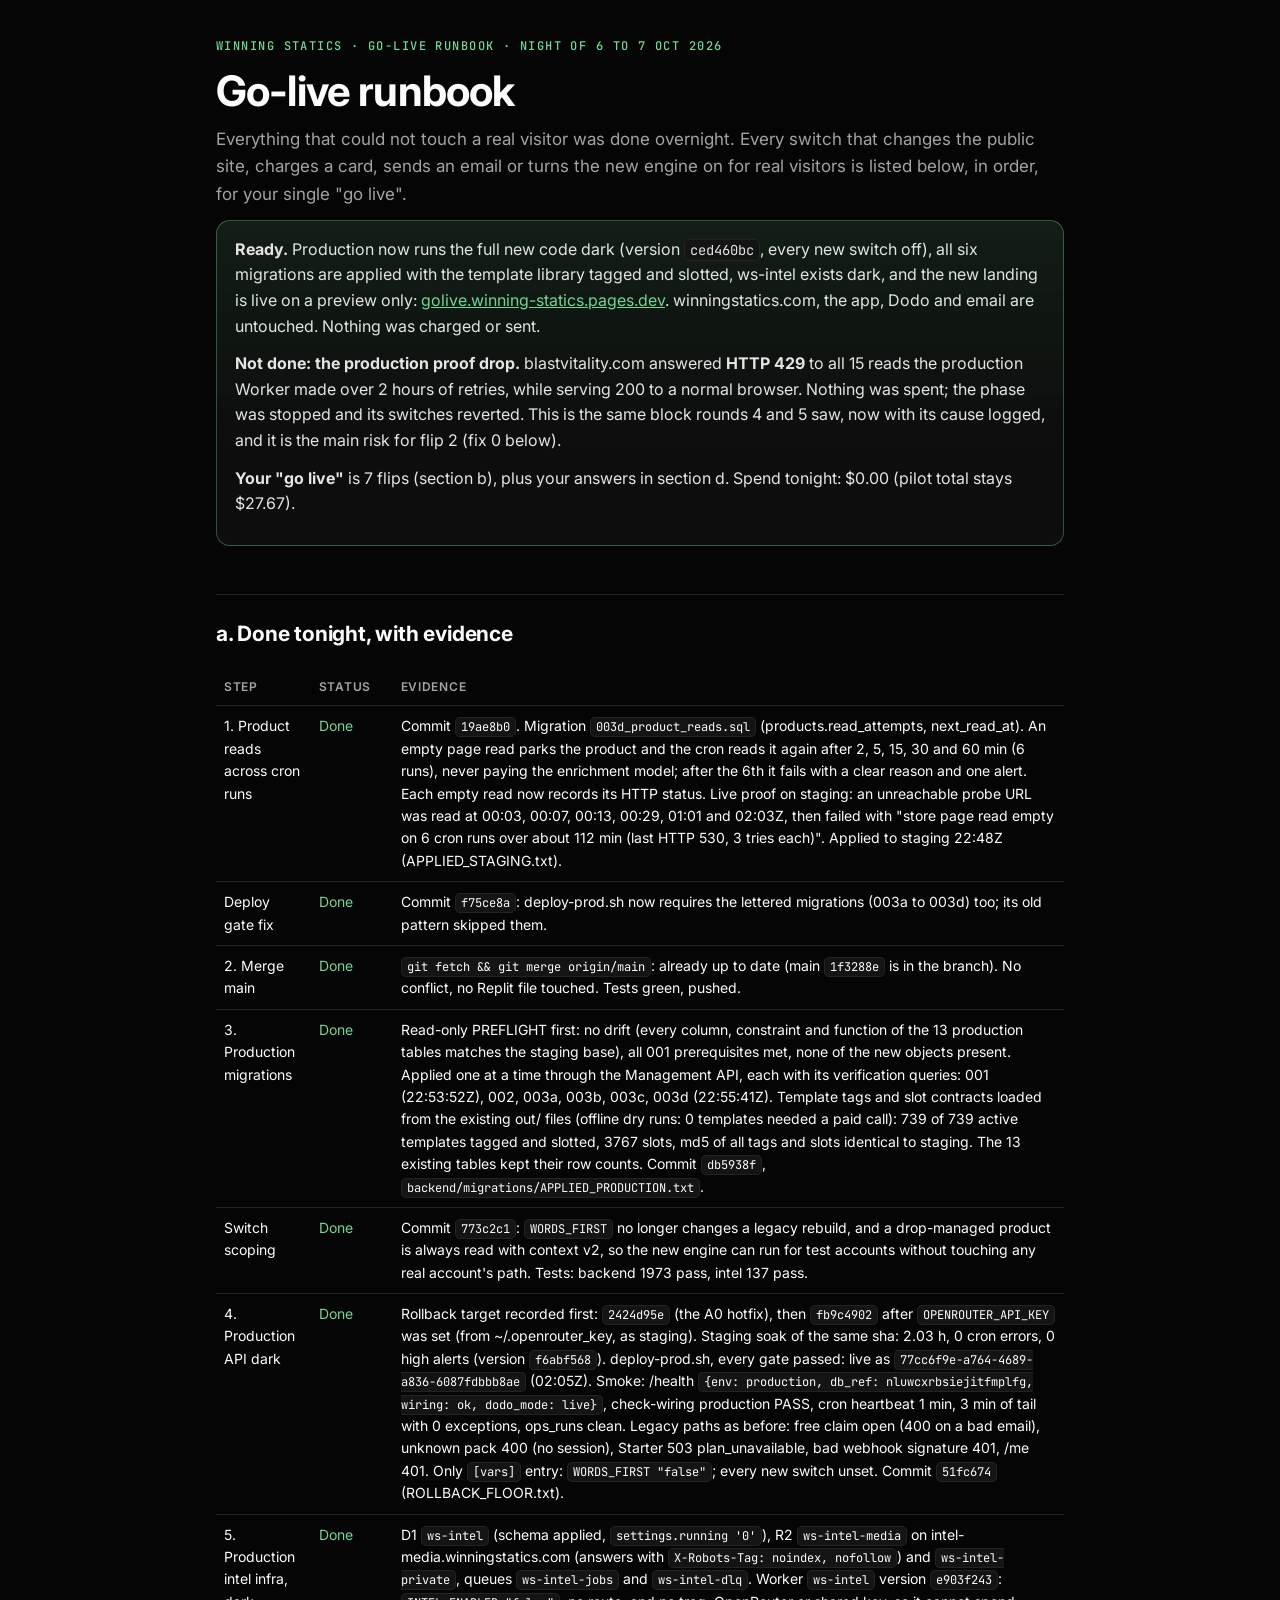
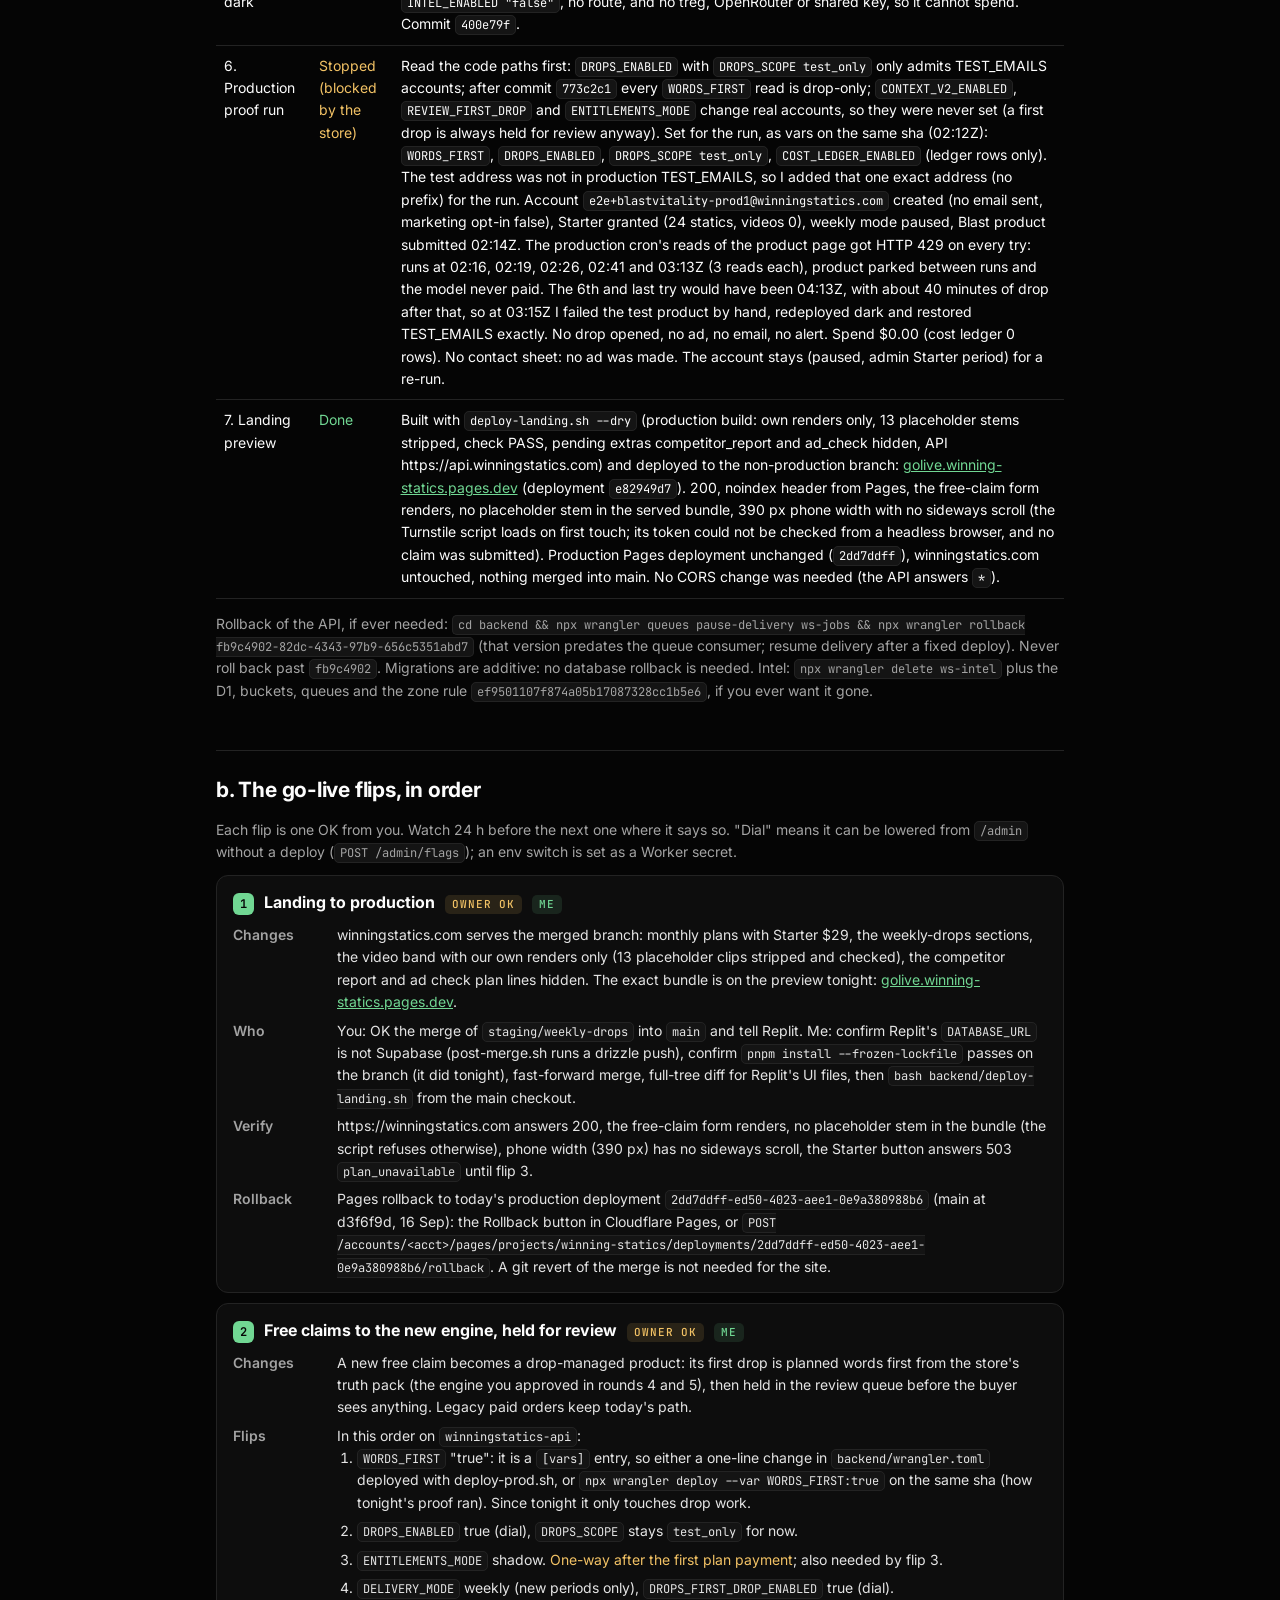
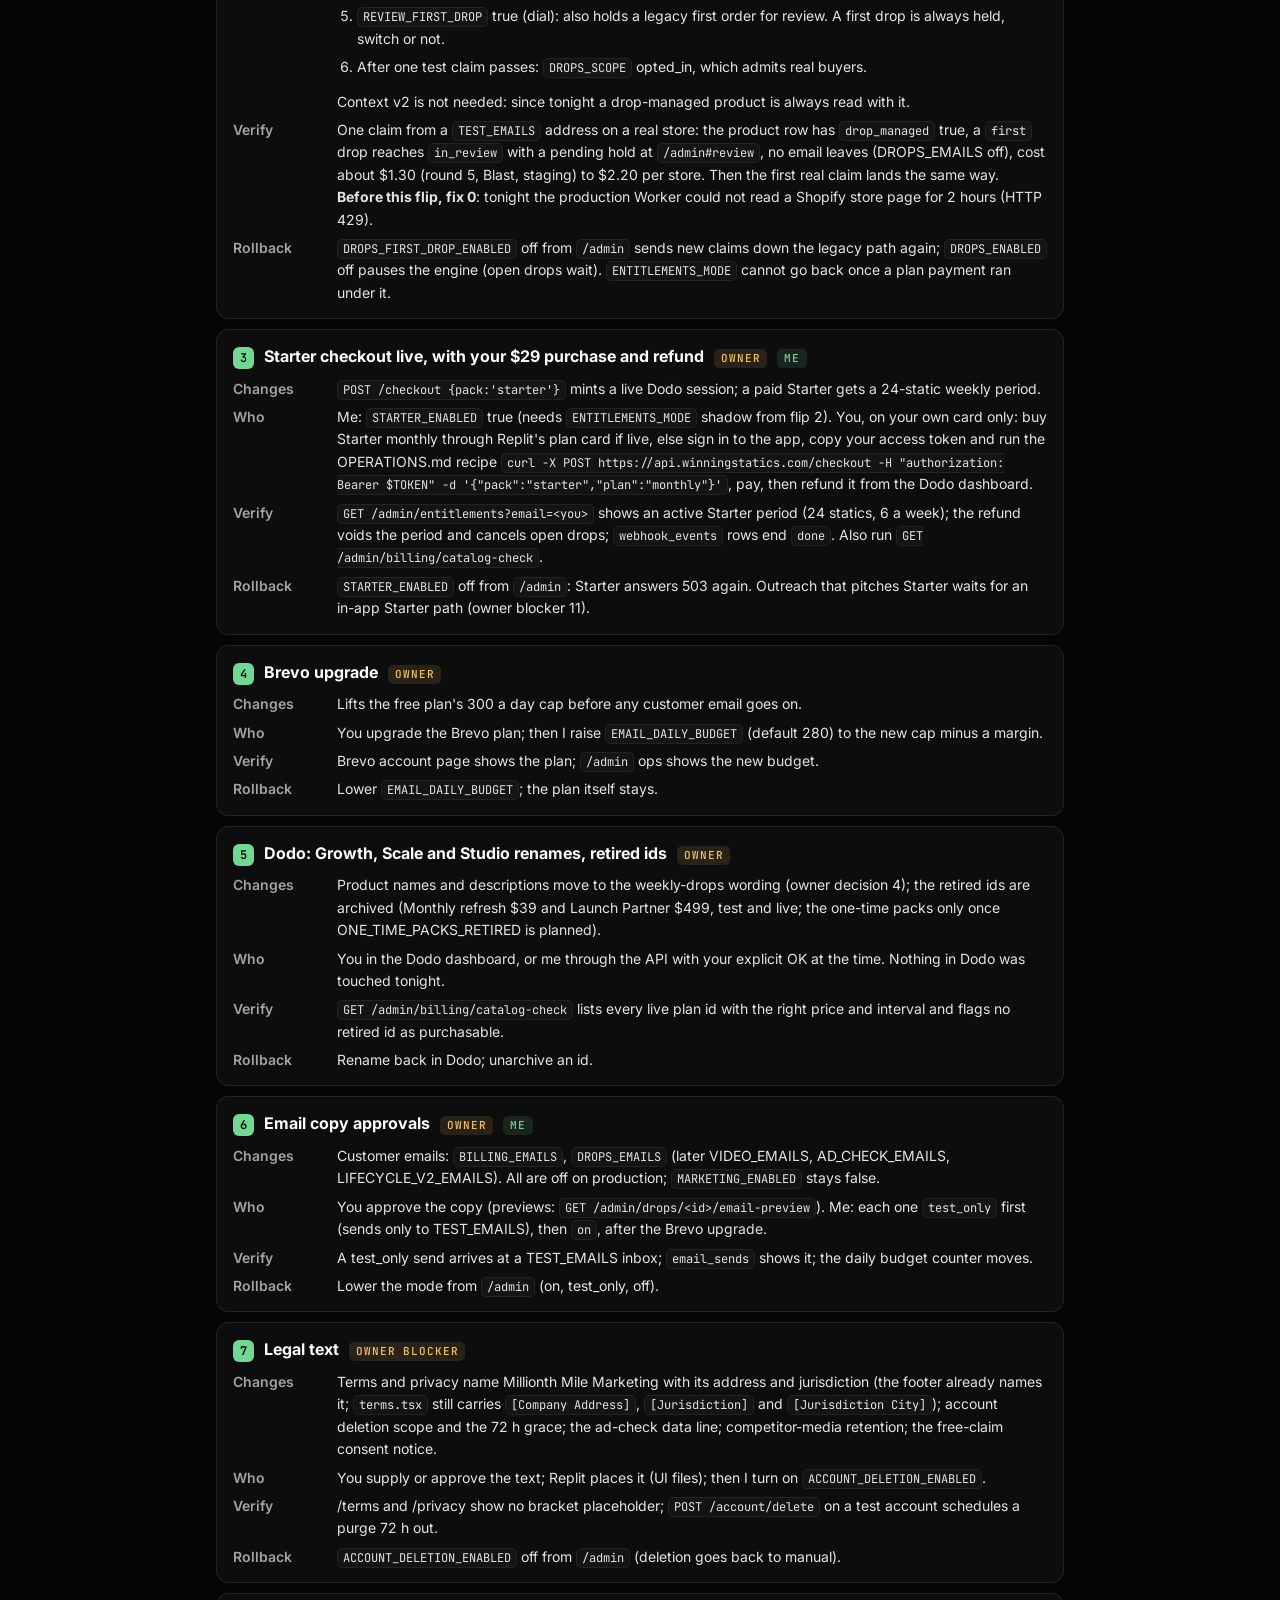
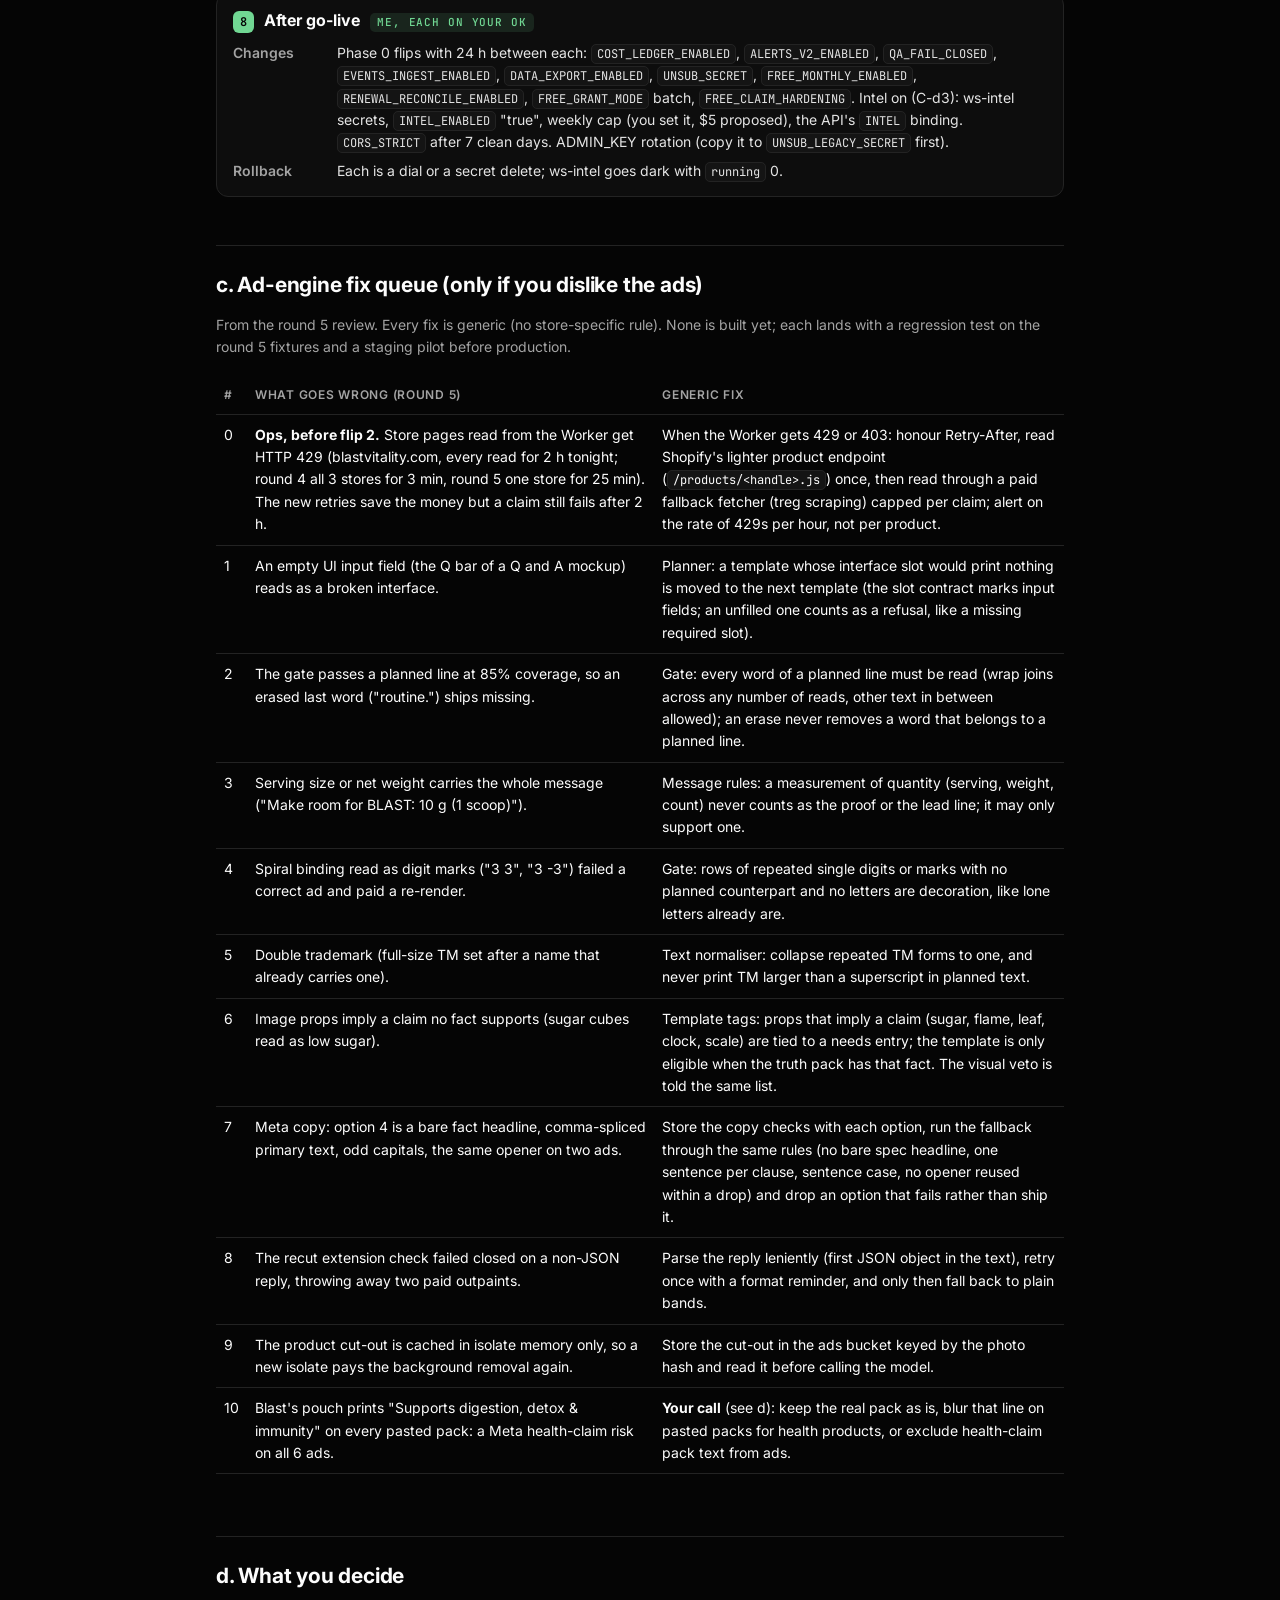
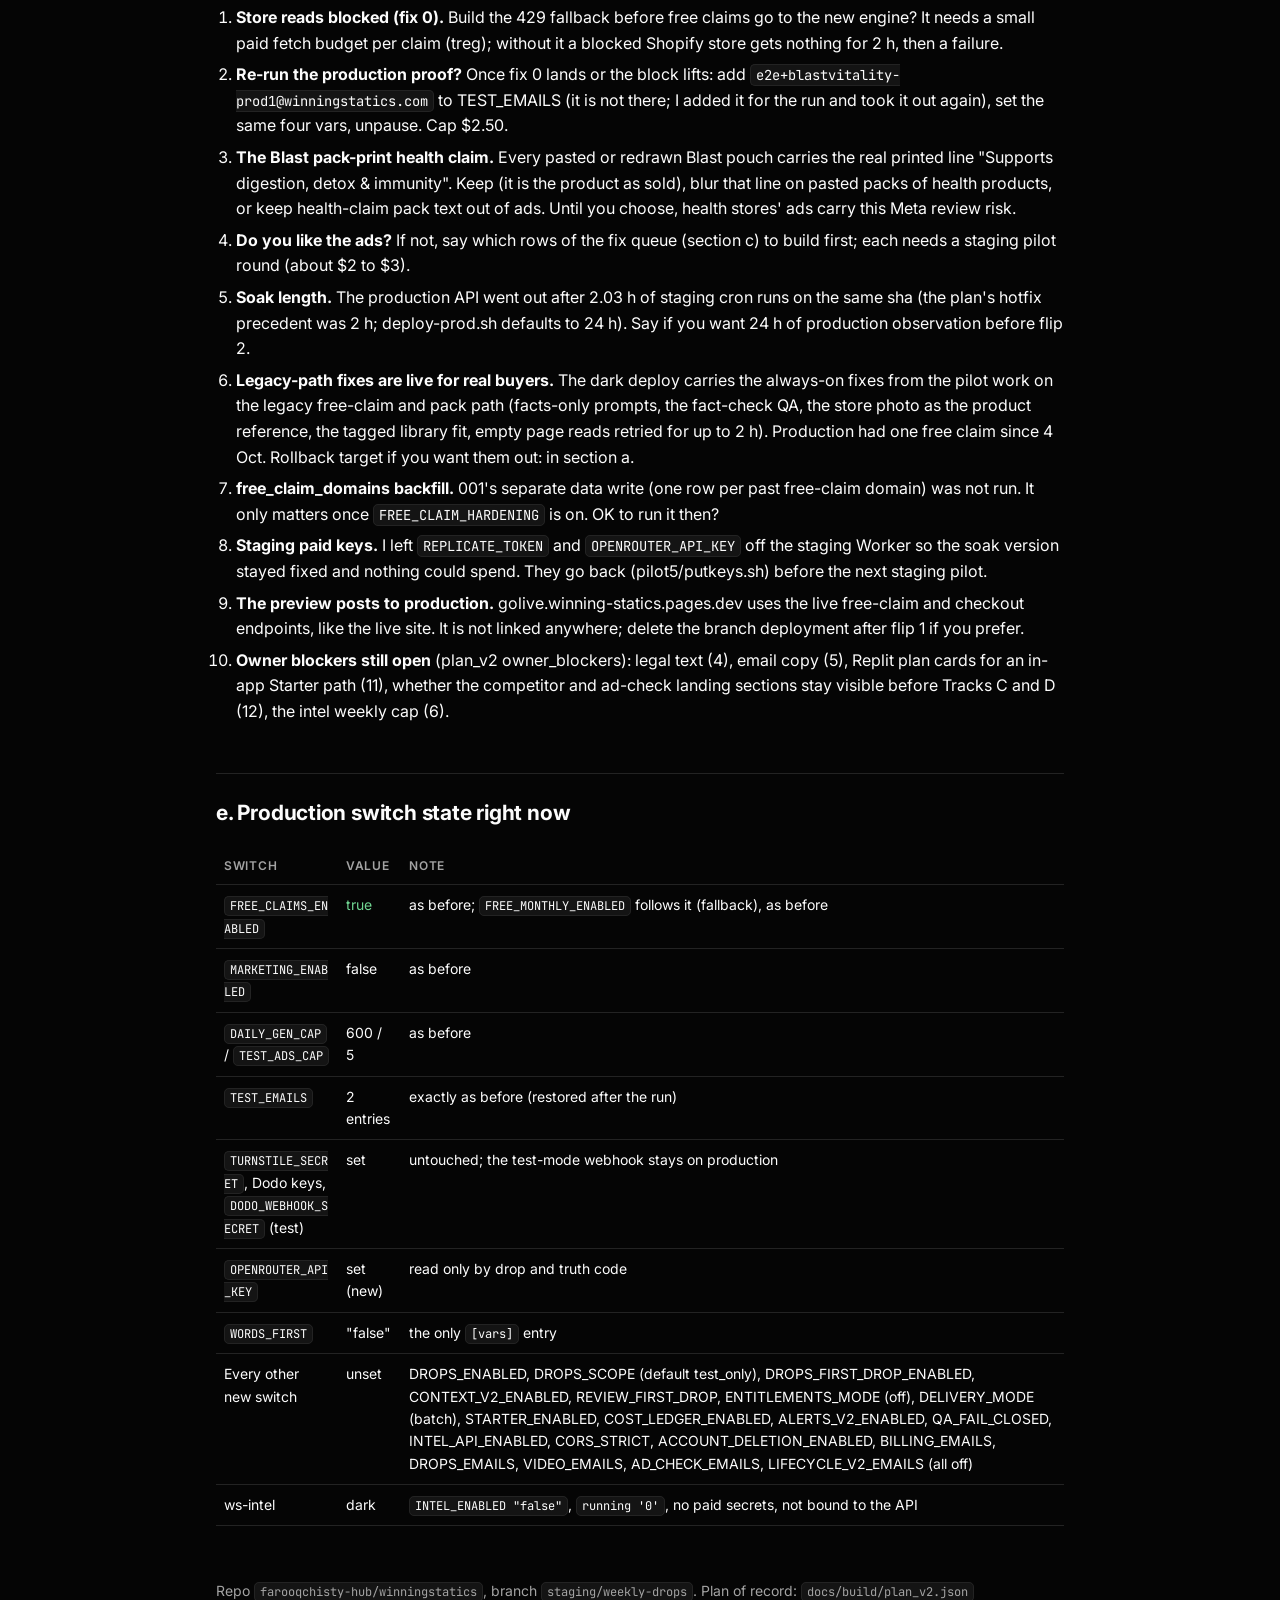
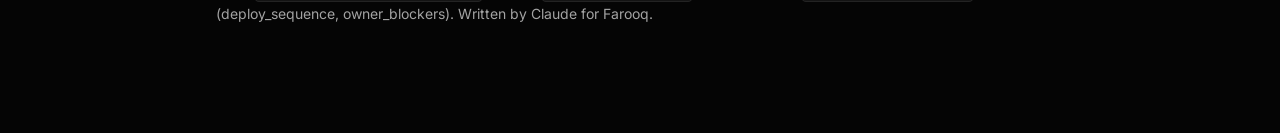
==== go-live/index.html @ f07df0d7 "Go-live runbook: overnight evidence, ordered flips with verify and rollback, ad fix queue Co-Authore" ====
<!doctype html>
<html lang="en">
<head>
<meta charset="utf-8">
<meta name="viewport" content="width=device-width, initial-scale=1">
<title>Winning Statics Go-Live Runbook</title>
<meta name="description" content="What was done overnight on 6 to 7 Oct 2026, the ordered go-live flips with verify and rollback steps, and the ad-engine fix queue.">
<meta name="robots" content="noindex,nofollow">
<link rel="preconnect" href="https://fonts.googleapis.com">
<link href="https://fonts.googleapis.com/css2?family=Inter:wght@400;500;600;700&family=JetBrains+Mono:wght@400;500&display=swap" rel="stylesheet">
<style>
:root{
  --bg:#050505;--card:#0D0D0D;--card2:#141414;--line:#232323;--ink:#FCFCFC;--mute:#A3A3A3;--dim:#6B6B6B;
  --mint:#71D793;--mint-soft:rgba(113,215,147,.12);
  --amber:#F2C265;--amber-soft:rgba(242,194,101,.12);--red:#F08A8A;--red-soft:rgba(240,138,138,.12);
}
*{box-sizing:border-box}
html,body{margin:0;background:var(--bg);color:var(--ink);font:16px/1.6 Inter,system-ui,sans-serif;-webkit-font-smoothing:antialiased}
main{max-width:880px;margin:0 auto;padding:40px 16px 96px}
h1{font-size:clamp(28px,6vw,42px);line-height:1.1;letter-spacing:-.02em;margin:0 0 12px}
h2{font-size:21px;letter-spacing:-.01em;margin:48px 0 12px;padding-top:22px;border-top:1px solid var(--line)}
h3{font-size:16px;margin:20px 0 8px}
p{margin:0 0 12px;color:#E4E4E4}
.lede{font-size:17px;color:var(--mute)}
.eyebrow{font:500 12px/1 'JetBrains Mono',monospace;letter-spacing:.12em;text-transform:uppercase;color:var(--mint);margin-bottom:16px}
code,.mono{font-family:'JetBrains Mono',monospace;font-size:.86em;overflow-wrap:anywhere}
code{background:var(--card2);border:1px solid var(--line);border-radius:5px;padding:1px 5px}
pre{background:var(--card2);border:1px solid var(--line);border-radius:8px;padding:10px 12px;overflow-x:auto;font:13px/1.5 'JetBrains Mono',monospace;margin:6px 0 12px}
ul,ol{padding-left:20px;margin:0 0 12px}
li{margin:0 0 6px}
.card{background:var(--card);border:1px solid var(--line);border-radius:14px;padding:16px 18px;margin:12px 0}
.tldr{border-color:rgba(113,215,147,.35);background:linear-gradient(180deg,var(--mint-soft),var(--card) 70%)}
.warn{border-color:rgba(242,194,101,.35);background:linear-gradient(180deg,var(--amber-soft),var(--card) 70%)}
.warn h3{color:var(--amber);margin-top:0}
table{width:100%;border-collapse:collapse;font-size:14px;margin:6px 0 14px}
th,td{text-align:left;padding:9px 8px;border-bottom:1px solid var(--line);vertical-align:top}
th{font-weight:600;color:var(--mute);font-size:12px;text-transform:uppercase;letter-spacing:.06em}
.wrap{overflow-x:auto}
.flip{background:var(--card);border:1px solid var(--line);border-radius:12px;padding:14px 16px;margin:10px 0}
.flip h3{margin:0 0 8px;display:flex;gap:10px;align-items:baseline;flex-wrap:wrap}
.flip dl{margin:0;display:grid;grid-template-columns:92px 1fr;gap:6px 12px;font-size:14px}
.flip dt{color:var(--mute);font-weight:600}
.flip dd{margin:0;color:#E4E4E4;min-width:0}
@media (max-width:520px){.flip dl{grid-template-columns:1fr}.flip dt{margin-top:6px}}
.n{font:600 12px/1 'JetBrains Mono',monospace;color:var(--bg);background:var(--mint);border-radius:6px;padding:5px 7px}
.who{display:inline-block;font:500 11px/1 'JetBrains Mono',monospace;text-transform:uppercase;letter-spacing:.08em;padding:4px 7px;border-radius:5px}
.me{background:var(--mint-soft);color:var(--mint)}
.owner{background:var(--amber-soft);color:var(--amber)}
.ok{color:var(--mint)}.bad{color:var(--red)}.amb{color:var(--amber)}
.small{font-size:14px;color:var(--mute)}
a{color:var(--mint)}
</style>
</head>
<body>
<main>
<div class="eyebrow">Winning Statics · go-live runbook · night of 6 to 7 Oct 2026</div>
<h1>Go-live runbook</h1>
<p class="lede">Everything that could not touch a real visitor was done overnight. Every switch that changes the public site, charges a card, sends an email or turns the new engine on for real visitors is listed below, in order, for your single "go live".</p>

<div class="card tldr">
<p><strong>Ready.</strong> Production now runs the full new code dark (version <code>ced460bc</code>, every new switch off), all six migrations are applied with the template library tagged and slotted, ws-intel exists dark, and the new landing is live on a preview only: <a href="https://golive.winning-statics.pages.dev">golive.winning-statics.pages.dev</a>. winningstatics.com, the app, Dodo and email are untouched. Nothing was charged or sent.</p>
<p><strong>Not done: the production proof drop.</strong> blastvitality.com answered <b>HTTP 429</b> to all 15 reads the production Worker made over 2 hours of retries, while serving 200 to a normal browser. Nothing was spent; the phase was stopped and its switches reverted. This is the same block rounds 4 and 5 saw, now with its cause logged, and it is the main risk for flip 2 (fix 0 below).</p>
<p><strong>Your "go live"</strong> is 7 flips (section b), plus your answers in section d. Spend tonight: $0.00 (pilot total stays $27.67).</p>
</div>

<h2>a. Done tonight, with evidence</h2>
<div class="wrap"><table>
<tr><th>Step</th><th>Status</th><th>Evidence</th></tr>
<tr><td>1. Product reads across cron runs</td><td class="ok">Done</td><td>Commit <code>19ae8b0</code>. Migration <code>003d_product_reads.sql</code> (products.read_attempts, next_read_at). An empty page read parks the product and the cron reads it again after 2, 5, 15, 30 and 60 min (6 runs), never paying the enrichment model; after the 6th it fails with a clear reason and one alert. Each empty read now records its HTTP status. Live proof on staging: an unreachable probe URL was read at 00:03, 00:07, 00:13, 00:29, 01:01 and 02:03Z, then failed with "store page read empty on 6 cron runs over about 112 min (last HTTP 530, 3 tries each)". Applied to staging 22:48Z (APPLIED_STAGING.txt).</td></tr>
<tr><td>Deploy gate fix</td><td class="ok">Done</td><td>Commit <code>f75ce8a</code>: deploy-prod.sh now requires the lettered migrations (003a to 003d) too; its old pattern skipped them.</td></tr>
<tr><td>2. Merge main</td><td class="ok">Done</td><td><code>git fetch &amp;&amp; git merge origin/main</code>: already up to date (main <code>1f3288e</code> is in the branch). No conflict, no Replit file touched. Tests green, pushed.</td></tr>
<tr><td>3. Production migrations</td><td class="ok">Done</td><td>Read-only PREFLIGHT first: no drift (every column, constraint and function of the 13 production tables matches the staging base), all 001 prerequisites met, none of the new objects present. Applied one at a time through the Management API, each with its verification queries: 001 (22:53:52Z), 002, 003a, 003b, 003c, 003d (22:55:41Z). Template tags and slot contracts loaded from the existing out/ files (offline dry runs: 0 templates needed a paid call): 739 of 739 active templates tagged and slotted, 3767 slots, md5 of all tags and slots identical to staging. The 13 existing tables kept their row counts. Commit <code>db5938f</code>, <code>backend/migrations/APPLIED_PRODUCTION.txt</code>.</td></tr>
<tr><td>Switch scoping</td><td class="ok">Done</td><td>Commit <code>773c2c1</code>: <code>WORDS_FIRST</code> no longer changes a legacy rebuild, and a drop-managed product is always read with context v2, so the new engine can run for test accounts without touching any real account's path. Tests: backend 1973 pass, intel 137 pass.</td></tr>
<tr><td>4. Production API dark</td><td class="ok">Done</td><td>Rollback target recorded first: <code>2424d95e</code> (the A0 hotfix), then <code>fb9c4902</code> after <code>OPENROUTER_API_KEY</code> was set (from ~/.openrouter_key, as staging). Staging soak of the same sha: 2.03 h, 0 cron errors, 0 high alerts (version <code>f6abf568</code>). deploy-prod.sh, every gate passed: live as <code>77cc6f9e-a764-4689-a836-6087fdbbb8ae</code> (02:05Z). Smoke: /health <code>{env: production, db_ref: nluwcxrbsiejitfmplfg, wiring: ok, dodo_mode: live}</code>, check-wiring production PASS, cron heartbeat 1 min, 3 min of tail with 0 exceptions, ops_runs clean. Legacy paths as before: free claim open (400 on a bad email), unknown pack 400 (no session), Starter 503 plan_unavailable, bad webhook signature 401, /me 401. Only <code>[vars]</code> entry: <code>WORDS_FIRST "false"</code>; every new switch unset. Commit <code>51fc674</code> (ROLLBACK_FLOOR.txt).</td></tr>
<tr><td>5. Production intel infra, dark</td><td class="ok">Done</td><td>D1 <code>ws-intel</code> (schema applied, <code>settings.running '0'</code>), R2 <code>ws-intel-media</code> on intel-media.winningstatics.com (answers with <code>X-Robots-Tag: noindex, nofollow</code>) and <code>ws-intel-private</code>, queues <code>ws-intel-jobs</code> and <code>ws-intel-dlq</code>. Worker <code>ws-intel</code> version <code>e903f243</code>: <code>INTEL_ENABLED "false"</code>, no route, and no treg, OpenRouter or shared key, so it cannot spend. Commit <code>400e79f</code>.</td></tr>
<tr><td>6. Production proof run</td><td><span class="amb">Stopped (blocked by the store)</span></td><td>Read the code paths first: <code>DROPS_ENABLED</code> with <code>DROPS_SCOPE test_only</code> only admits TEST_EMAILS accounts; after commit <code>773c2c1</code> every <code>WORDS_FIRST</code> read is drop-only; <code>CONTEXT_V2_ENABLED</code>, <code>REVIEW_FIRST_DROP</code> and <code>ENTITLEMENTS_MODE</code> change real accounts, so they were never set (a first drop is always held for review anyway). Set for the run, as vars on the same sha (02:12Z): <code>WORDS_FIRST</code>, <code>DROPS_ENABLED</code>, <code>DROPS_SCOPE test_only</code>, <code>COST_LEDGER_ENABLED</code> (ledger rows only). The test address was not in production TEST_EMAILS, so I added that one exact address (no prefix) for the run. Account <code>e2e+blastvitality-prod1@winningstatics.com</code> created (no email sent, marketing opt-in false), Starter granted (24 statics, videos 0), weekly mode paused, Blast product submitted 02:14Z. The production cron's reads of the product page got HTTP 429 on every try: runs at 02:16, 02:19, 02:26, 02:41 and 03:13Z (3 reads each), product parked between runs and the model never paid. The 6th and last try would have been 04:13Z, with about 40 minutes of drop after that, so at 03:15Z I failed the test product by hand, redeployed dark and restored TEST_EMAILS exactly. No drop opened, no ad, no email, no alert. Spend $0.00 (cost ledger 0 rows). No contact sheet: no ad was made. The account stays (paused, admin Starter period) for a re-run.</td></tr>
<tr><td>7. Landing preview</td><td class="ok">Done</td><td>Built with <code>deploy-landing.sh --dry</code> (production build: own renders only, 13 placeholder stems stripped, check PASS, pending extras competitor_report and ad_check hidden, API https://api.winningstatics.com) and deployed to the non-production branch: <a href="https://golive.winning-statics.pages.dev">golive.winning-statics.pages.dev</a> (deployment <code>e82949d7</code>). 200, noindex header from Pages, the free-claim form renders, no placeholder stem in the served bundle, 390 px phone width with no sideways scroll (the Turnstile script loads on first touch; its token could not be checked from a headless browser, and no claim was submitted). Production Pages deployment unchanged (<code>2dd7ddff</code>), winningstatics.com untouched, nothing merged into main. No CORS change was needed (the API answers <code>*</code>).</td></tr>
</table></div>
<p class="small">Rollback of the API, if ever needed: <code>cd backend &amp;&amp; npx wrangler queues pause-delivery ws-jobs &amp;&amp; npx wrangler rollback fb9c4902-82dc-4343-97b9-656c5351abd7</code> (that version predates the queue consumer; resume delivery after a fixed deploy). Never roll back past <code>fb9c4902</code>. Migrations are additive: no database rollback is needed. Intel: <code>npx wrangler delete ws-intel</code> plus the D1, buckets, queues and the zone rule <code>ef9501107f874a05b17087328cc1b5e6</code>, if you ever want it gone.</p>


<h2>b. The go-live flips, in order</h2>
<p class="small">Each flip is one OK from you. Watch 24 h before the next one where it says so. "Dial" means it can be lowered from <code>/admin</code> without a deploy (<code>POST /admin/flags</code>); an env switch is set as a Worker secret.</p>
<div class="flip"><h3><span class="n">1</span> Landing to production <span class="who owner">owner OK</span> <span class="who me">me</span></h3><dl>
<dt>Changes</dt><dd>winningstatics.com serves the merged branch: monthly plans with Starter $29, the weekly-drops sections, the video band with our own renders only (13 placeholder clips stripped and checked), the competitor report and ad check plan lines hidden. The exact bundle is on the preview tonight: <a href="https://golive.winning-statics.pages.dev">golive.winning-statics.pages.dev</a>.</dd>
<dt>Who</dt><dd>You: OK the merge of <code>staging/weekly-drops</code> into <code>main</code> and tell Replit. Me: confirm Replit's <code>DATABASE_URL</code> is not Supabase (post-merge.sh runs a drizzle push), confirm <code>pnpm install --frozen-lockfile</code> passes on the branch (it did tonight), fast-forward merge, full-tree diff for Replit's UI files, then <code>bash backend/deploy-landing.sh</code> from the main checkout.</dd>
<dt>Verify</dt><dd>https://winningstatics.com answers 200, the free-claim form renders, no placeholder stem in the bundle (the script refuses otherwise), phone width (390 px) has no sideways scroll, the Starter button answers 503 <code>plan_unavailable</code> until flip 3.</dd>
<dt>Rollback</dt><dd>Pages rollback to today's production deployment <code>2dd7ddff-ed50-4023-aee1-0e9a380988b6</code> (main at d3f6f9d, 16 Sep): the Rollback button in Cloudflare Pages, or <code>POST /accounts/&lt;acct&gt;/pages/projects/winning-statics/deployments/2dd7ddff-ed50-4023-aee1-0e9a380988b6/rollback</code>. A git revert of the merge is not needed for the site.</dd>
</dl></div>

<div class="flip"><h3><span class="n">2</span> Free claims to the new engine, held for review <span class="who owner">owner OK</span> <span class="who me">me</span></h3><dl>
<dt>Changes</dt><dd>A new free claim becomes a drop-managed product: its first drop is planned words first from the store's truth pack (the engine you approved in rounds 4 and 5), then held in the review queue before the buyer sees anything. Legacy paid orders keep today's path.</dd>
<dt>Flips</dt><dd>In this order on <code>winningstatics-api</code>:
<ol>
<li><code>WORDS_FIRST</code> "true": it is a <code>[vars]</code> entry, so either a one-line change in <code>backend/wrangler.toml</code> deployed with deploy-prod.sh, or <code>npx wrangler deploy --var WORDS_FIRST:true</code> on the same sha (how tonight's proof ran). Since tonight it only touches drop work.</li>
<li><code>DROPS_ENABLED</code> true (dial), <code>DROPS_SCOPE</code> stays <code>test_only</code> for now.</li>
<li><code>ENTITLEMENTS_MODE</code> shadow. <span class="amb">One-way after the first plan payment</span>; also needed by flip 3.</li>
<li><code>DELIVERY_MODE</code> weekly (new periods only), <code>DROPS_FIRST_DROP_ENABLED</code> true (dial).</li>
<li><code>REVIEW_FIRST_DROP</code> true (dial): also holds a legacy first order for review. A first drop is always held, switch or not.</li>
<li>After one test claim passes: <code>DROPS_SCOPE</code> opted_in, which admits real buyers.</li>
</ol>Context v2 is not needed: since tonight a drop-managed product is always read with it.</dd>
<dt>Verify</dt><dd>One claim from a <code>TEST_EMAILS</code> address on a real store: the product row has <code>drop_managed</code> true, a <code>first</code> drop reaches <code>in_review</code> with a pending hold at <code>/admin#review</code>, no email leaves (DROPS_EMAILS off), cost about $1.30 (round 5, Blast, staging) to $2.20 per store. Then the first real claim lands the same way. <b>Before this flip, fix 0</b>: tonight the production Worker could not read a Shopify store page for 2 hours (HTTP 429).</dd>
<dt>Rollback</dt><dd><code>DROPS_FIRST_DROP_ENABLED</code> off from <code>/admin</code> sends new claims down the legacy path again; <code>DROPS_ENABLED</code> off pauses the engine (open drops wait). <code>ENTITLEMENTS_MODE</code> cannot go back once a plan payment ran under it.</dd>
</dl></div>

<div class="flip"><h3><span class="n">3</span> Starter checkout live, with your $29 purchase and refund <span class="who owner">owner</span> <span class="who me">me</span></h3><dl>
<dt>Changes</dt><dd><code>POST /checkout {pack:'starter'}</code> mints a live Dodo session; a paid Starter gets a 24-static weekly period.</dd>
<dt>Who</dt><dd>Me: <code>STARTER_ENABLED</code> true (needs <code>ENTITLEMENTS_MODE</code> shadow from flip 2). You, on your own card only: buy Starter monthly through Replit's plan card if live, else sign in to the app, copy your access token and run the OPERATIONS.md recipe <code>curl -X POST https://api.winningstatics.com/checkout -H "authorization: Bearer $TOKEN" -d '{"pack":"starter","plan":"monthly"}'</code>, pay, then refund it from the Dodo dashboard.</dd>
<dt>Verify</dt><dd><code>GET /admin/entitlements?email=&lt;you&gt;</code> shows an active Starter period (24 statics, 6 a week); the refund voids the period and cancels open drops; <code>webhook_events</code> rows end <code>done</code>. Also run <code>GET /admin/billing/catalog-check</code>.</dd>
<dt>Rollback</dt><dd><code>STARTER_ENABLED</code> off from <code>/admin</code>: Starter answers 503 again. Outreach that pitches Starter waits for an in-app Starter path (owner blocker 11).</dd>
</dl></div>

<div class="flip"><h3><span class="n">4</span> Brevo upgrade <span class="who owner">owner</span></h3><dl>
<dt>Changes</dt><dd>Lifts the free plan's 300 a day cap before any customer email goes on.</dd>
<dt>Who</dt><dd>You upgrade the Brevo plan; then I raise <code>EMAIL_DAILY_BUDGET</code> (default 280) to the new cap minus a margin.</dd>
<dt>Verify</dt><dd>Brevo account page shows the plan; <code>/admin</code> ops shows the new budget.</dd>
<dt>Rollback</dt><dd>Lower <code>EMAIL_DAILY_BUDGET</code>; the plan itself stays.</dd>
</dl></div>

<div class="flip"><h3><span class="n">5</span> Dodo: Growth, Scale and Studio renames, retired ids <span class="who owner">owner</span></h3><dl>
<dt>Changes</dt><dd>Product names and descriptions move to the weekly-drops wording (owner decision 4); the retired ids are archived (Monthly refresh $39 and Launch Partner $499, test and live; the one-time packs only once ONE_TIME_PACKS_RETIRED is planned).</dd>
<dt>Who</dt><dd>You in the Dodo dashboard, or me through the API with your explicit OK at the time. Nothing in Dodo was touched tonight.</dd>
<dt>Verify</dt><dd><code>GET /admin/billing/catalog-check</code> lists every live plan id with the right price and interval and flags no retired id as purchasable.</dd>
<dt>Rollback</dt><dd>Rename back in Dodo; unarchive an id.</dd>
</dl></div>

<div class="flip"><h3><span class="n">6</span> Email copy approvals <span class="who owner">owner</span> <span class="who me">me</span></h3><dl>
<dt>Changes</dt><dd>Customer emails: <code>BILLING_EMAILS</code>, <code>DROPS_EMAILS</code> (later VIDEO_EMAILS, AD_CHECK_EMAILS, LIFECYCLE_V2_EMAILS). All are off on production; <code>MARKETING_ENABLED</code> stays false.</dd>
<dt>Who</dt><dd>You approve the copy (previews: <code>GET /admin/drops/&lt;id&gt;/email-preview</code>). Me: each one <code>test_only</code> first (sends only to TEST_EMAILS), then <code>on</code>, after the Brevo upgrade.</dd>
<dt>Verify</dt><dd>A test_only send arrives at a TEST_EMAILS inbox; <code>email_sends</code> shows it; the daily budget counter moves.</dd>
<dt>Rollback</dt><dd>Lower the mode from <code>/admin</code> (on, test_only, off).</dd>
</dl></div>

<div class="flip"><h3><span class="n">7</span> Legal text <span class="who owner">owner blocker</span></h3><dl>
<dt>Changes</dt><dd>Terms and privacy name Millionth Mile Marketing with its address and jurisdiction (the footer already names it; <code>terms.tsx</code> still carries <code>[Company Address]</code>, <code>[Jurisdiction]</code> and <code>[Jurisdiction City]</code>); account deletion scope and the 72 h grace; the ad-check data line; competitor-media retention; the free-claim consent notice.</dd>
<dt>Who</dt><dd>You supply or approve the text; Replit places it (UI files); then I turn on <code>ACCOUNT_DELETION_ENABLED</code>.</dd>
<dt>Verify</dt><dd>/terms and /privacy show no bracket placeholder; <code>POST /account/delete</code> on a test account schedules a purge 72 h out.</dd>
<dt>Rollback</dt><dd><code>ACCOUNT_DELETION_ENABLED</code> off from <code>/admin</code> (deletion goes back to manual).</dd>
</dl></div>

<div class="flip"><h3><span class="n">8</span> After go-live <span class="who me">me, each on your OK</span></h3><dl>
<dt>Changes</dt><dd>Phase 0 flips with 24 h between each: <code>COST_LEDGER_ENABLED</code>, <code>ALERTS_V2_ENABLED</code>, <code>QA_FAIL_CLOSED</code>, <code>EVENTS_INGEST_ENABLED</code>, <code>DATA_EXPORT_ENABLED</code>, <code>UNSUB_SECRET</code>, <code>FREE_MONTHLY_ENABLED</code>, <code>RENEWAL_RECONCILE_ENABLED</code>, <code>FREE_GRANT_MODE</code> batch, <code>FREE_CLAIM_HARDENING</code>. Intel on (C-d3): ws-intel secrets, <code>INTEL_ENABLED</code> "true", weekly cap (you set it, $5 proposed), the API's <code>INTEL</code> binding. <code>CORS_STRICT</code> after 7 clean days. ADMIN_KEY rotation (copy it to <code>UNSUB_LEGACY_SECRET</code> first).</dd>
<dt>Rollback</dt><dd>Each is a dial or a secret delete; ws-intel goes dark with <code>running</code> 0.</dd>
</dl></div>


<h2>c. Ad-engine fix queue (only if you dislike the ads)</h2>
<p class="small">From the round 5 review. Every fix is generic (no store-specific rule). None is built yet; each lands with a regression test on the round 5 fixtures and a staging pilot before production.</p>
<div class="wrap"><table>
<tr><th>#</th><th>What goes wrong (round 5)</th><th>Generic fix</th></tr>
<tr><td>0</td><td><b>Ops, before flip 2.</b> Store pages read from the Worker get HTTP 429 (blastvitality.com, every read for 2 h tonight; round 4 all 3 stores for 3 min, round 5 one store for 25 min). The new retries save the money but a claim still fails after 2 h.</td><td>When the Worker gets 429 or 403: honour Retry-After, read Shopify's lighter product endpoint (<code>/products/&lt;handle&gt;.js</code>) once, then read through a paid fallback fetcher (treg scraping) capped per claim; alert on the rate of 429s per hour, not per product.</td></tr>
<tr><td>1</td><td>An empty UI input field (the Q bar of a Q and A mockup) reads as a broken interface.</td><td>Planner: a template whose interface slot would print nothing is moved to the next template (the slot contract marks input fields; an unfilled one counts as a refusal, like a missing required slot).</td></tr>
<tr><td>2</td><td>The gate passes a planned line at 85% coverage, so an erased last word ("routine.") ships missing.</td><td>Gate: every word of a planned line must be read (wrap joins across any number of reads, other text in between allowed); an erase never removes a word that belongs to a planned line.</td></tr>
<tr><td>3</td><td>Serving size or net weight carries the whole message ("Make room for BLAST: 10 g (1 scoop)").</td><td>Message rules: a measurement of quantity (serving, weight, count) never counts as the proof or the lead line; it may only support one.</td></tr>
<tr><td>4</td><td>Spiral binding read as digit marks ("3 3", "3 -3") failed a correct ad and paid a re-render.</td><td>Gate: rows of repeated single digits or marks with no planned counterpart and no letters are decoration, like lone letters already are.</td></tr>
<tr><td>5</td><td>Double trademark (full-size TM set after a name that already carries one).</td><td>Text normaliser: collapse repeated TM forms to one, and never print TM larger than a superscript in planned text.</td></tr>
<tr><td>6</td><td>Image props imply a claim no fact supports (sugar cubes read as low sugar).</td><td>Template tags: props that imply a claim (sugar, flame, leaf, clock, scale) are tied to a needs entry; the template is only eligible when the truth pack has that fact. The visual veto is told the same list.</td></tr>
<tr><td>7</td><td>Meta copy: option 4 is a bare fact headline, comma-spliced primary text, odd capitals, the same opener on two ads.</td><td>Store the copy checks with each option, run the fallback through the same rules (no bare spec headline, one sentence per clause, sentence case, no opener reused within a drop) and drop an option that fails rather than ship it.</td></tr>
<tr><td>8</td><td>The recut extension check failed closed on a non-JSON reply, throwing away two paid outpaints.</td><td>Parse the reply leniently (first JSON object in the text), retry once with a format reminder, and only then fall back to plain bands.</td></tr>
<tr><td>9</td><td>The product cut-out is cached in isolate memory only, so a new isolate pays the background removal again.</td><td>Store the cut-out in the ads bucket keyed by the photo hash and read it before calling the model.</td></tr>
<tr><td>10</td><td>Blast's pouch prints "Supports digestion, detox &amp; immunity" on every pasted pack: a Meta health-claim risk on all 6 ads.</td><td><b>Your call</b> (see d): keep the real pack as is, blur that line on pasted packs for health products, or exclude health-claim pack text from ads.</td></tr>
</table></div>


<h2>d. What you decide</h2>
<ol>
<li><b>Store reads blocked (fix 0).</b> Build the 429 fallback before free claims go to the new engine? It needs a small paid fetch budget per claim (treg); without it a blocked Shopify store gets nothing for 2 h, then a failure.</li>
<li><b>Re-run the production proof?</b> Once fix 0 lands or the block lifts: add <code>e2e+blastvitality-prod1@winningstatics.com</code> to TEST_EMAILS (it is not there; I added it for the run and took it out again), set the same four vars, unpause. Cap $2.50.</li>
<li><b>The Blast pack-print health claim.</b> Every pasted or redrawn Blast pouch carries the real printed line "Supports digestion, detox &amp; immunity". Keep (it is the product as sold), blur that line on pasted packs of health products, or keep health-claim pack text out of ads. Until you choose, health stores' ads carry this Meta review risk.</li>
<li><b>Do you like the ads?</b> If not, say which rows of the fix queue (section c) to build first; each needs a staging pilot round (about $2 to $3).</li>
<li><b>Soak length.</b> The production API went out after 2.03 h of staging cron runs on the same sha (the plan's hotfix precedent was 2 h; deploy-prod.sh defaults to 24 h). Say if you want 24 h of production observation before flip 2.</li>
<li><b>Legacy-path fixes are live for real buyers.</b> The dark deploy carries the always-on fixes from the pilot work on the legacy free-claim and pack path (facts-only prompts, the fact-check QA, the store photo as the product reference, the tagged library fit, empty page reads retried for up to 2 h). Production had one free claim since 4 Oct. Rollback target if you want them out: in section a.</li>
<li><b>free_claim_domains backfill.</b> 001's separate data write (one row per past free-claim domain) was not run. It only matters once <code>FREE_CLAIM_HARDENING</code> is on. OK to run it then?</li>
<li><b>Staging paid keys.</b> I left <code>REPLICATE_TOKEN</code> and <code>OPENROUTER_API_KEY</code> off the staging Worker so the soak version stayed fixed and nothing could spend. They go back (pilot5/putkeys.sh) before the next staging pilot.</li>
<li><b>The preview posts to production.</b> golive.winning-statics.pages.dev uses the live free-claim and checkout endpoints, like the live site. It is not linked anywhere; delete the branch deployment after flip 1 if you prefer.</li>
<li><b>Owner blockers still open</b> (plan_v2 owner_blockers): legal text (4), email copy (5), Replit plan cards for an in-app Starter path (11), whether the competitor and ad-check landing sections stay visible before Tracks C and D (12), the intel weekly cap (6).</li>
</ol>


<h2>e. Production switch state right now</h2>
<div class="wrap"><table>
<tr><th>Switch</th><th>Value</th><th>Note</th></tr>
<tr><td><code>FREE_CLAIMS_ENABLED</code></td><td class="ok">true</td><td>as before; <code>FREE_MONTHLY_ENABLED</code> follows it (fallback), as before</td></tr>
<tr><td><code>MARKETING_ENABLED</code></td><td>false</td><td>as before</td></tr>
<tr><td><code>DAILY_GEN_CAP</code> / <code>TEST_ADS_CAP</code></td><td>600 / 5</td><td>as before</td></tr>
<tr><td><code>TEST_EMAILS</code></td><td>2 entries</td><td>exactly as before (restored after the run)</td></tr>
<tr><td><code>TURNSTILE_SECRET</code>, Dodo keys, <code>DODO_WEBHOOK_SECRET</code> (test)</td><td>set</td><td>untouched; the test-mode webhook stays on production</td></tr>
<tr><td><code>OPENROUTER_API_KEY</code></td><td>set (new)</td><td>read only by drop and truth code</td></tr>
<tr><td><code>WORDS_FIRST</code></td><td>"false"</td><td>the only <code>[vars]</code> entry</td></tr>
<tr><td>Every other new switch</td><td>unset</td><td>DROPS_ENABLED, DROPS_SCOPE (default test_only), DROPS_FIRST_DROP_ENABLED, CONTEXT_V2_ENABLED, REVIEW_FIRST_DROP, ENTITLEMENTS_MODE (off), DELIVERY_MODE (batch), STARTER_ENABLED, COST_LEDGER_ENABLED, ALERTS_V2_ENABLED, QA_FAIL_CLOSED, INTEL_API_ENABLED, CORS_STRICT, ACCOUNT_DELETION_ENABLED, BILLING_EMAILS, DROPS_EMAILS, VIDEO_EMAILS, AD_CHECK_EMAILS, LIFECYCLE_V2_EMAILS (all off)</td></tr>
<tr><td>ws-intel</td><td>dark</td><td><code>INTEL_ENABLED "false"</code>, <code>running '0'</code>, no paid secrets, not bound to the API</td></tr>
</table></div>

<p class="small" style="margin-top:40px">Repo <code>farooqchisty-hub/winningstatics</code>, branch <code>staging/weekly-drops</code>. Plan of record: <code>docs/build/plan_v2.json</code> (deploy_sequence, owner_blockers). Written by Claude for Farooq.</p>
</main>
</body>
</html>
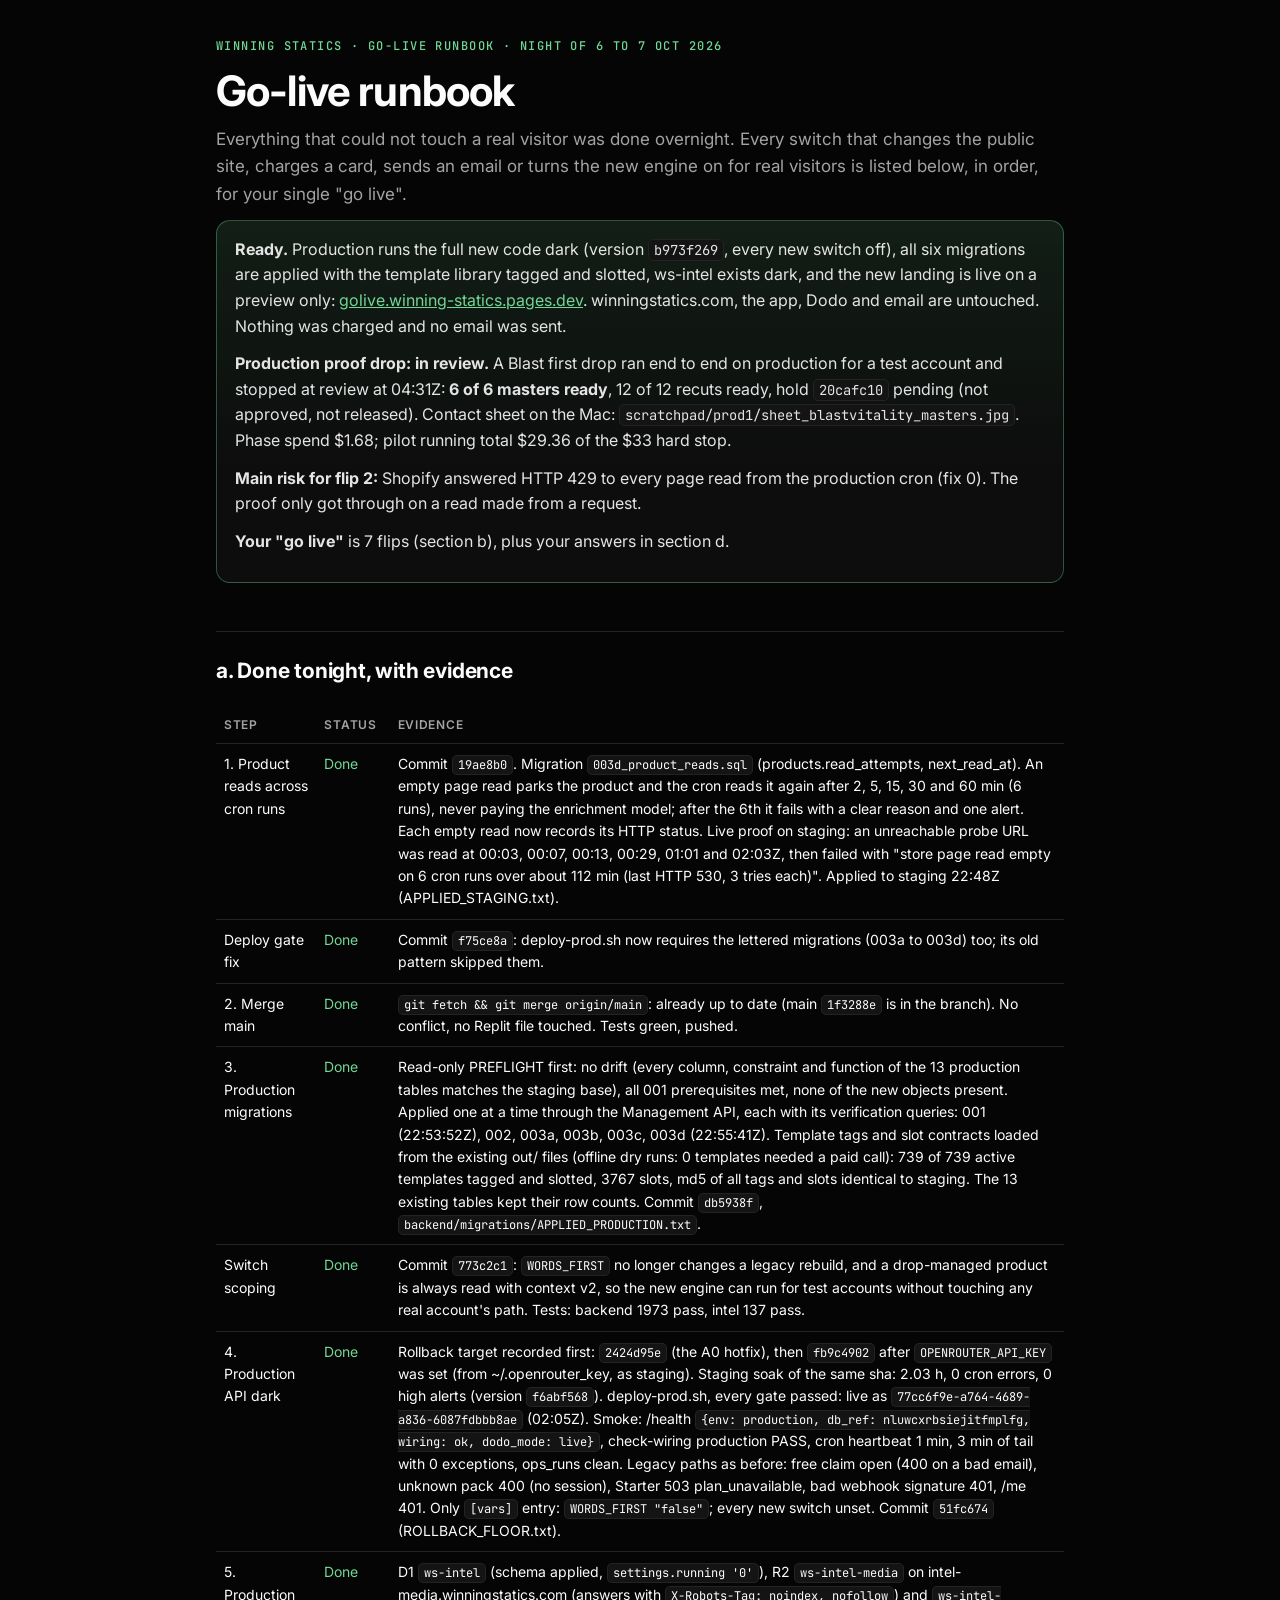
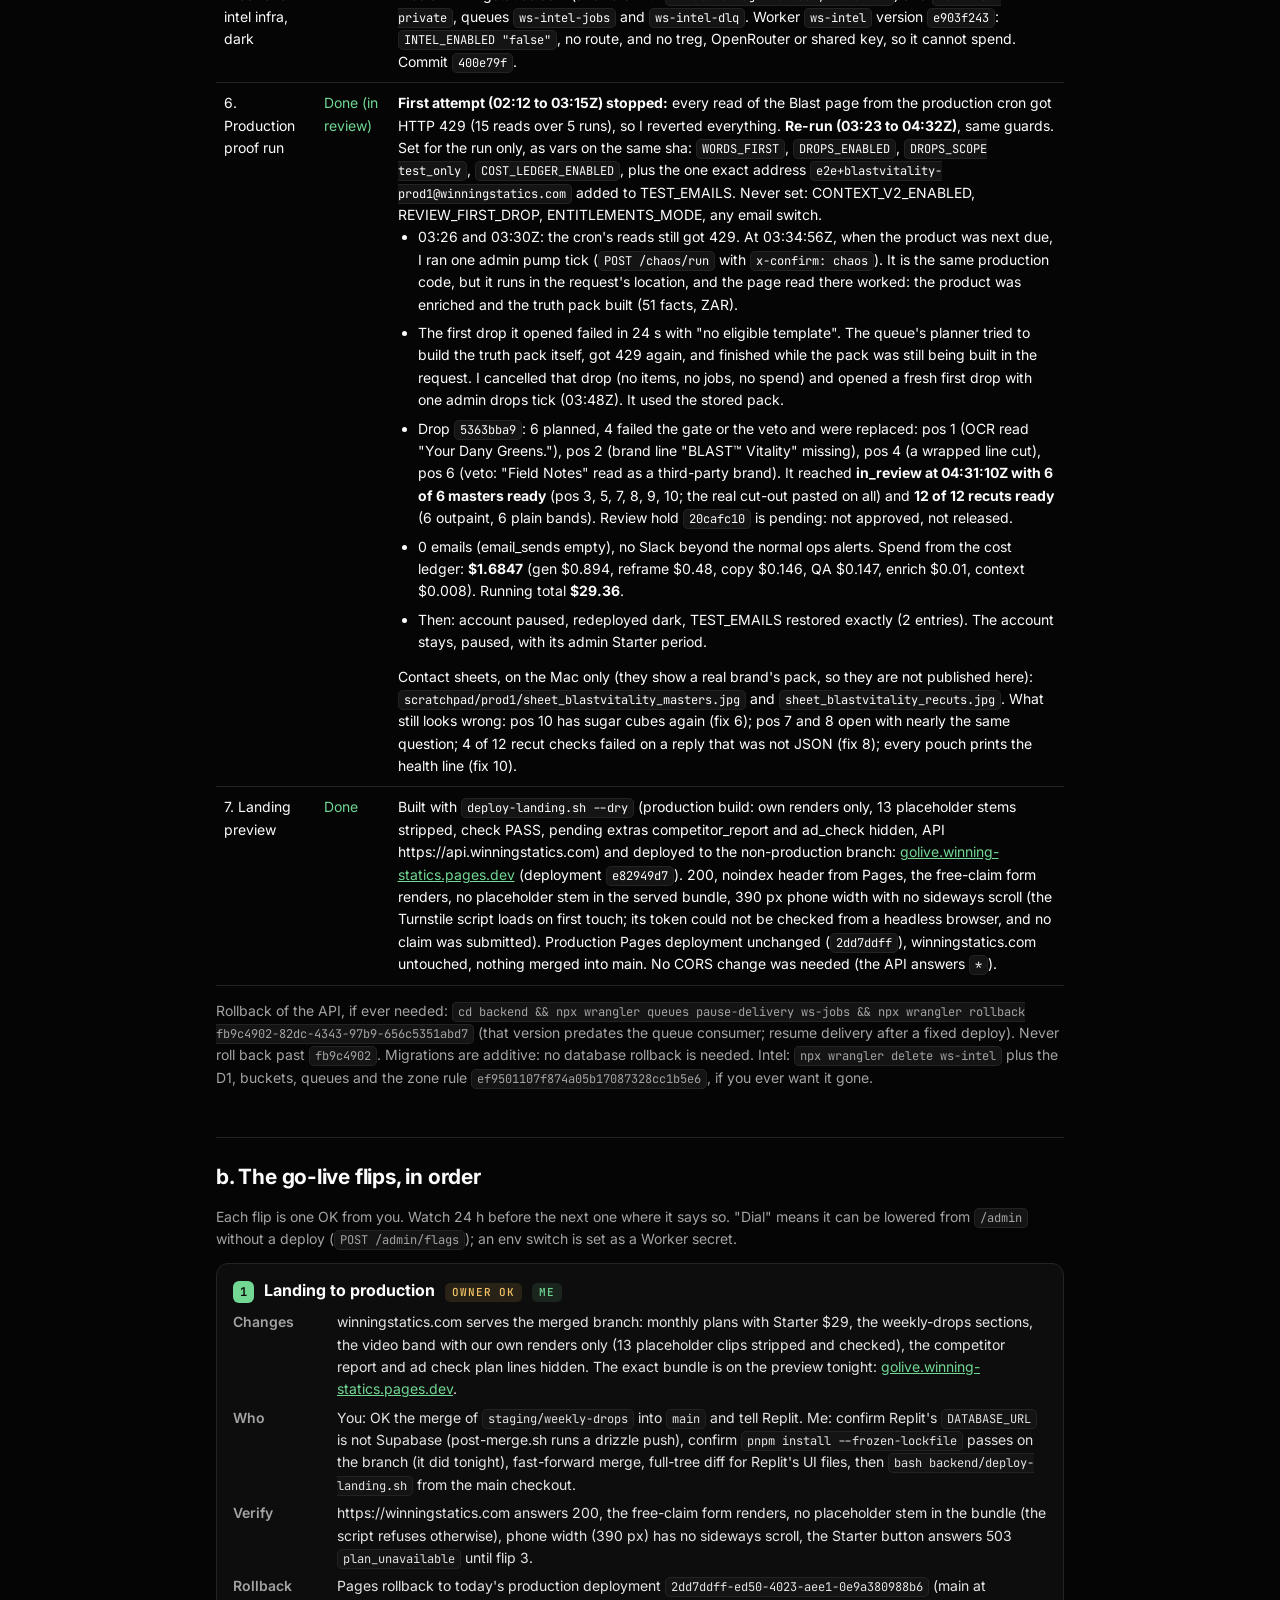
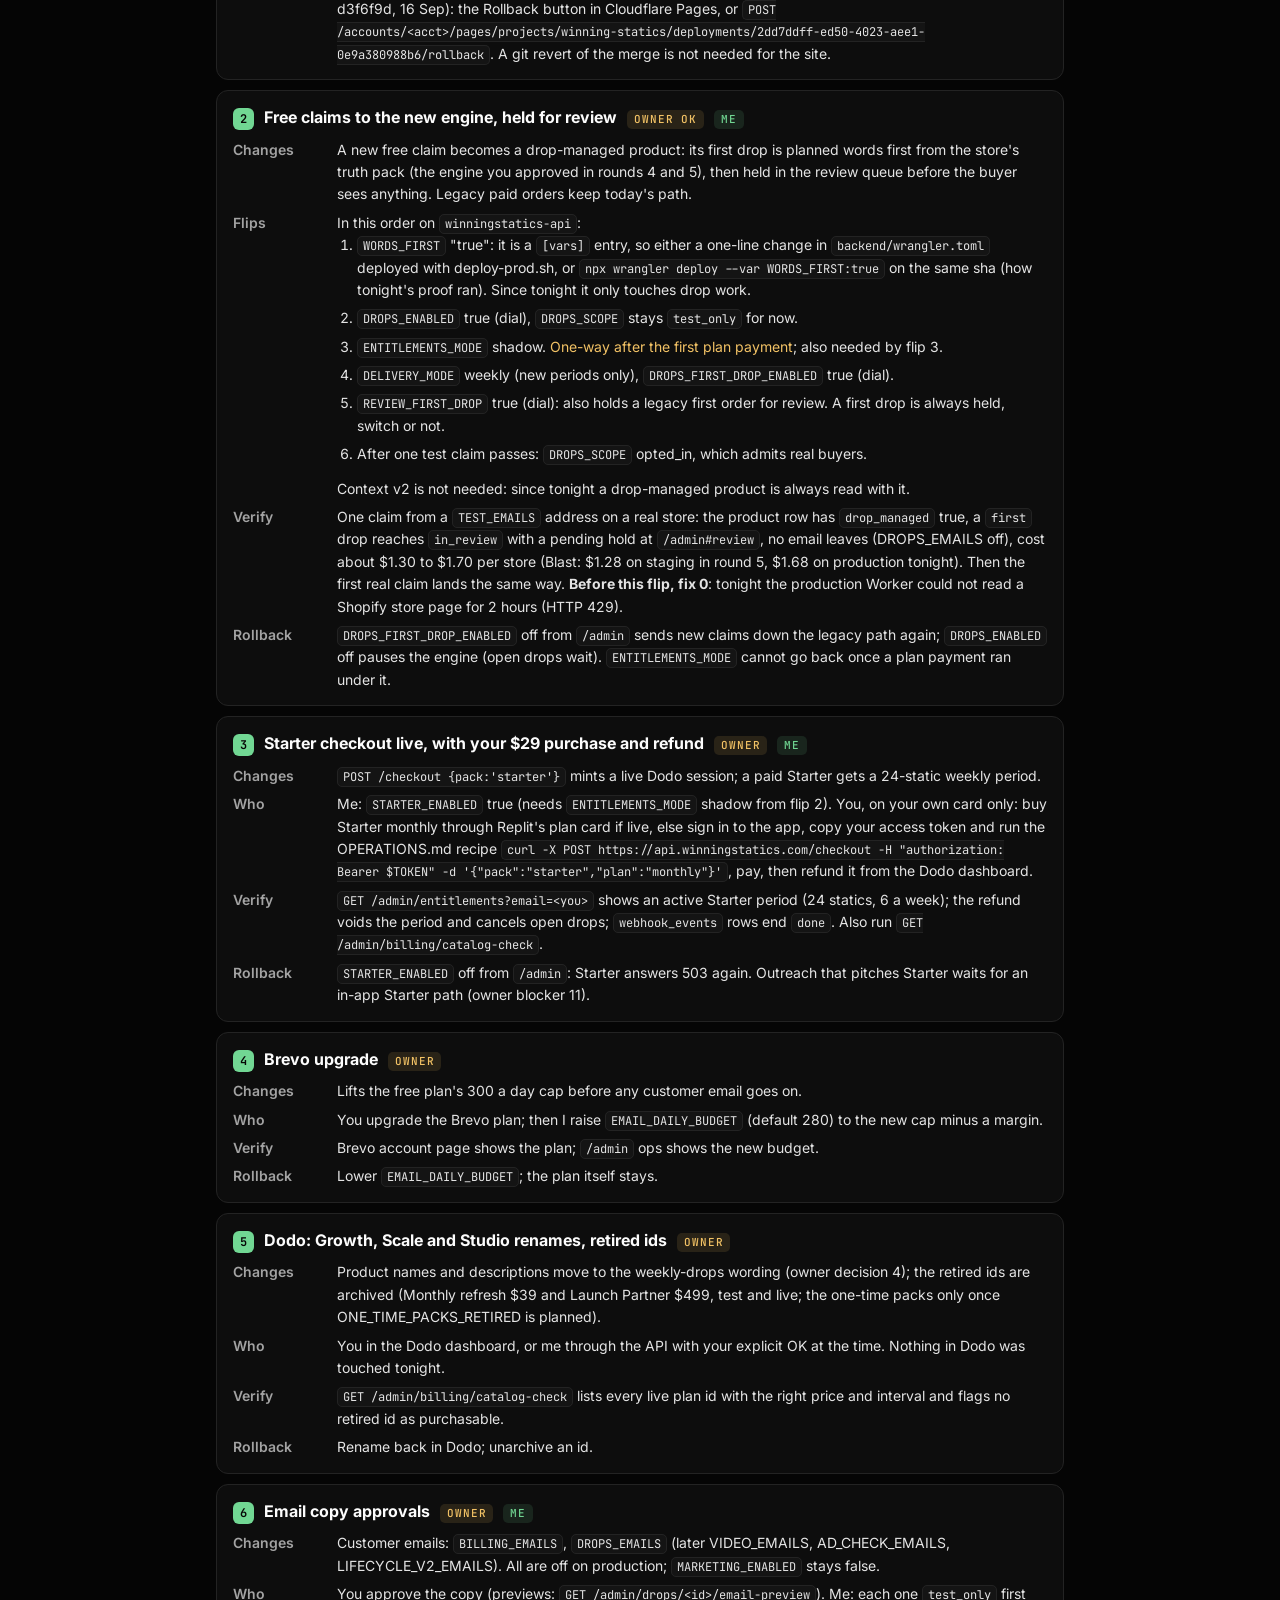
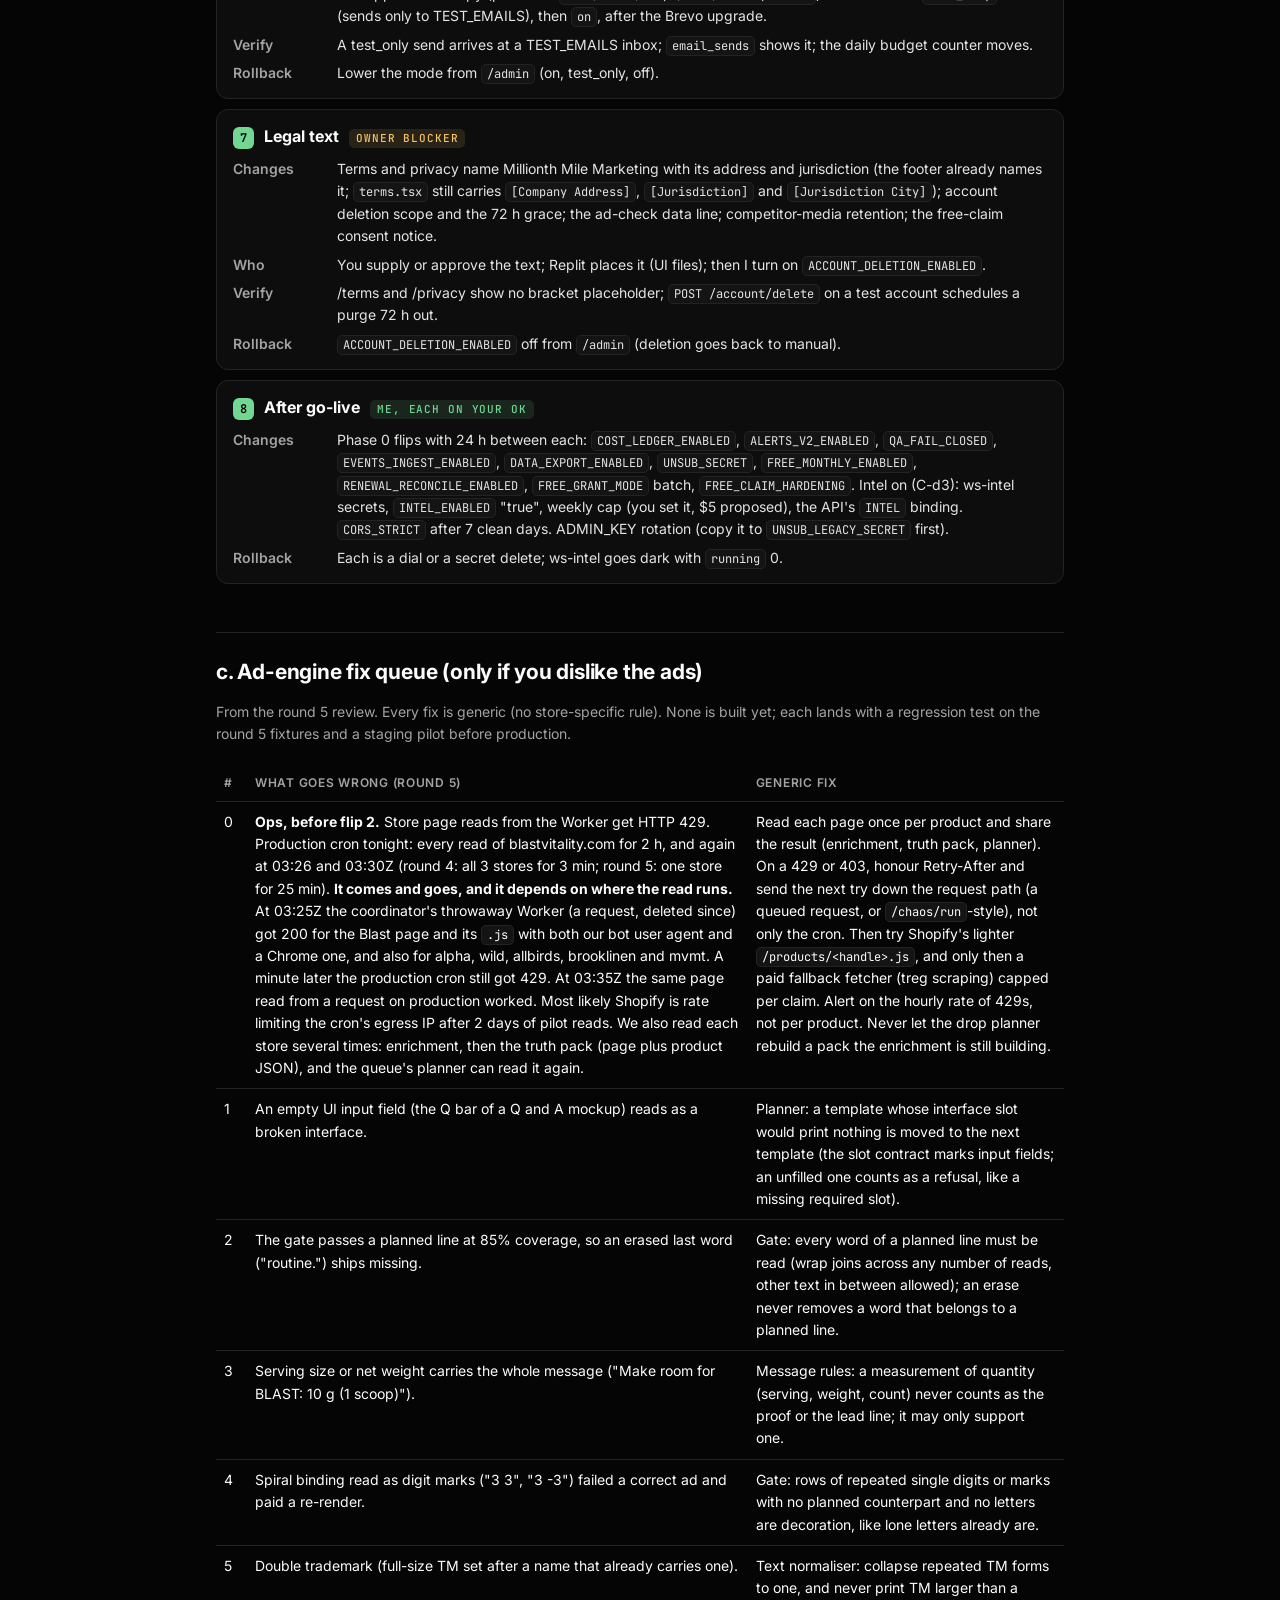
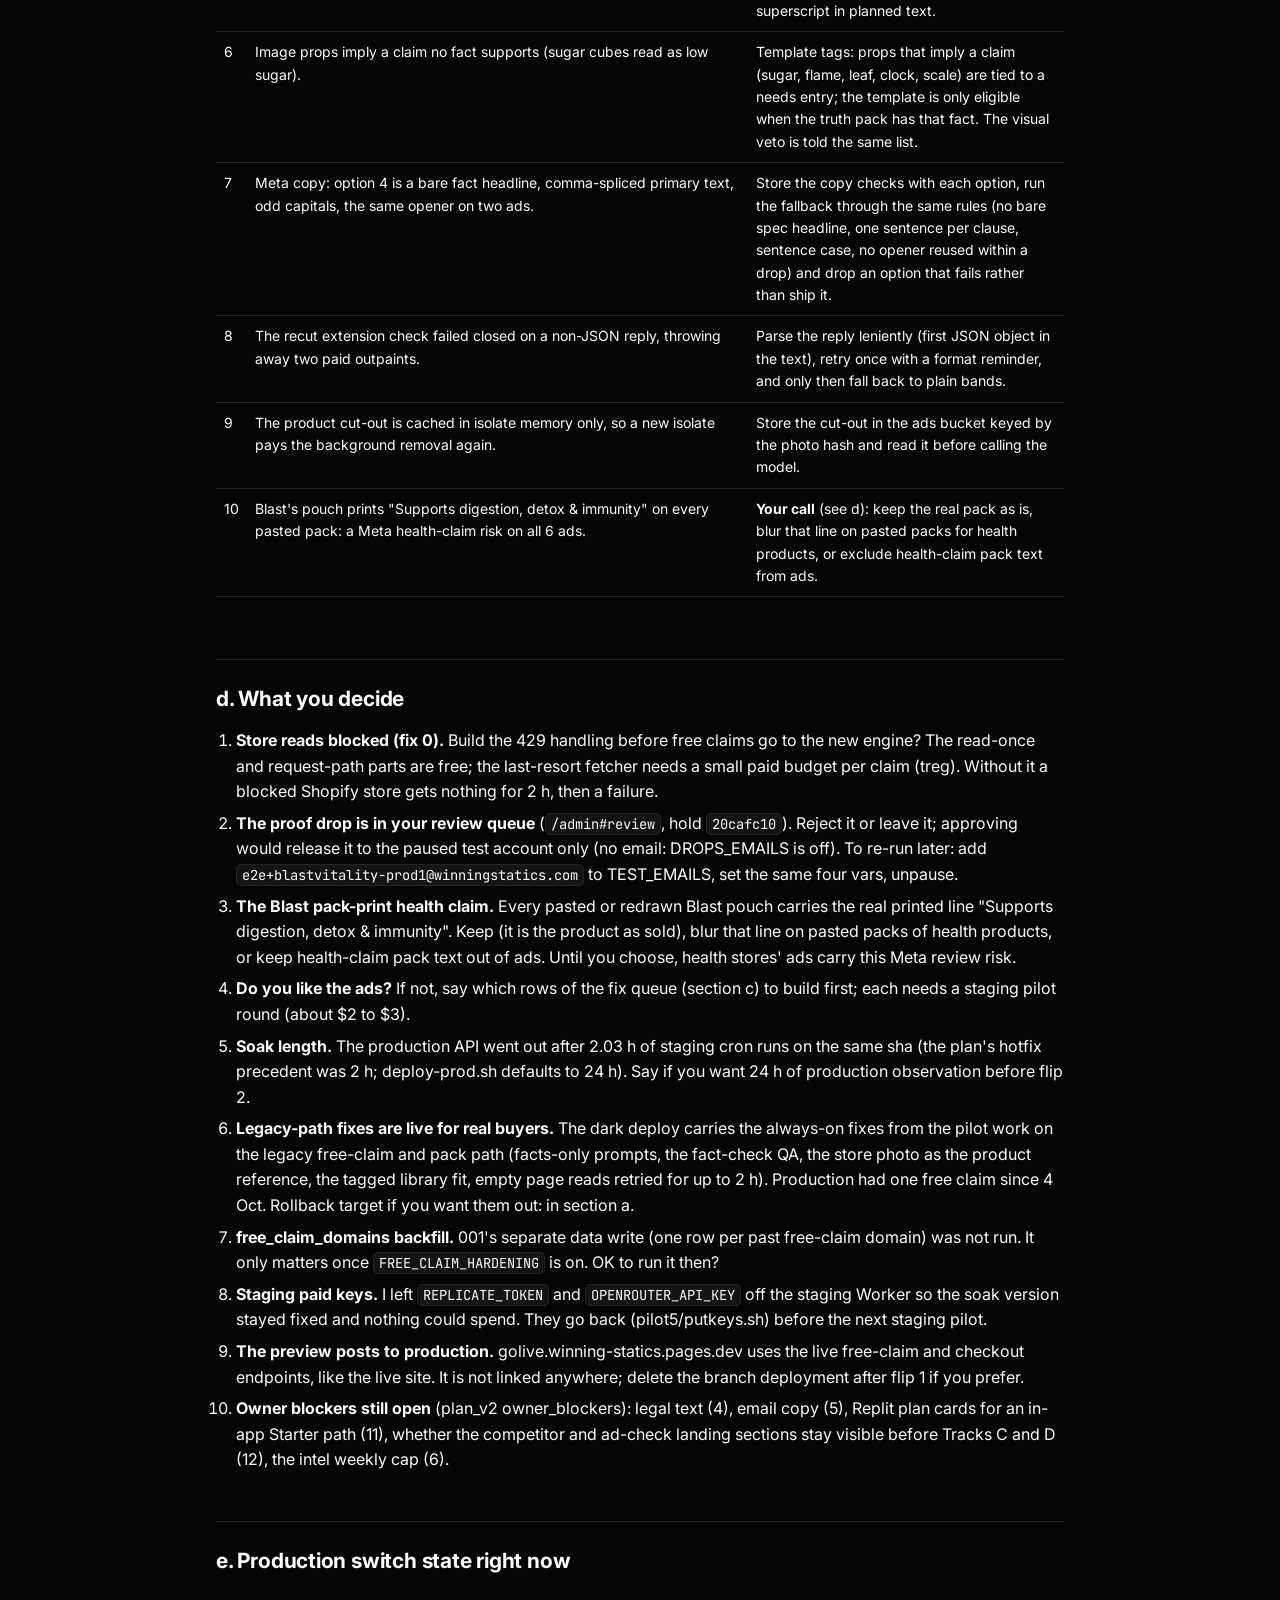
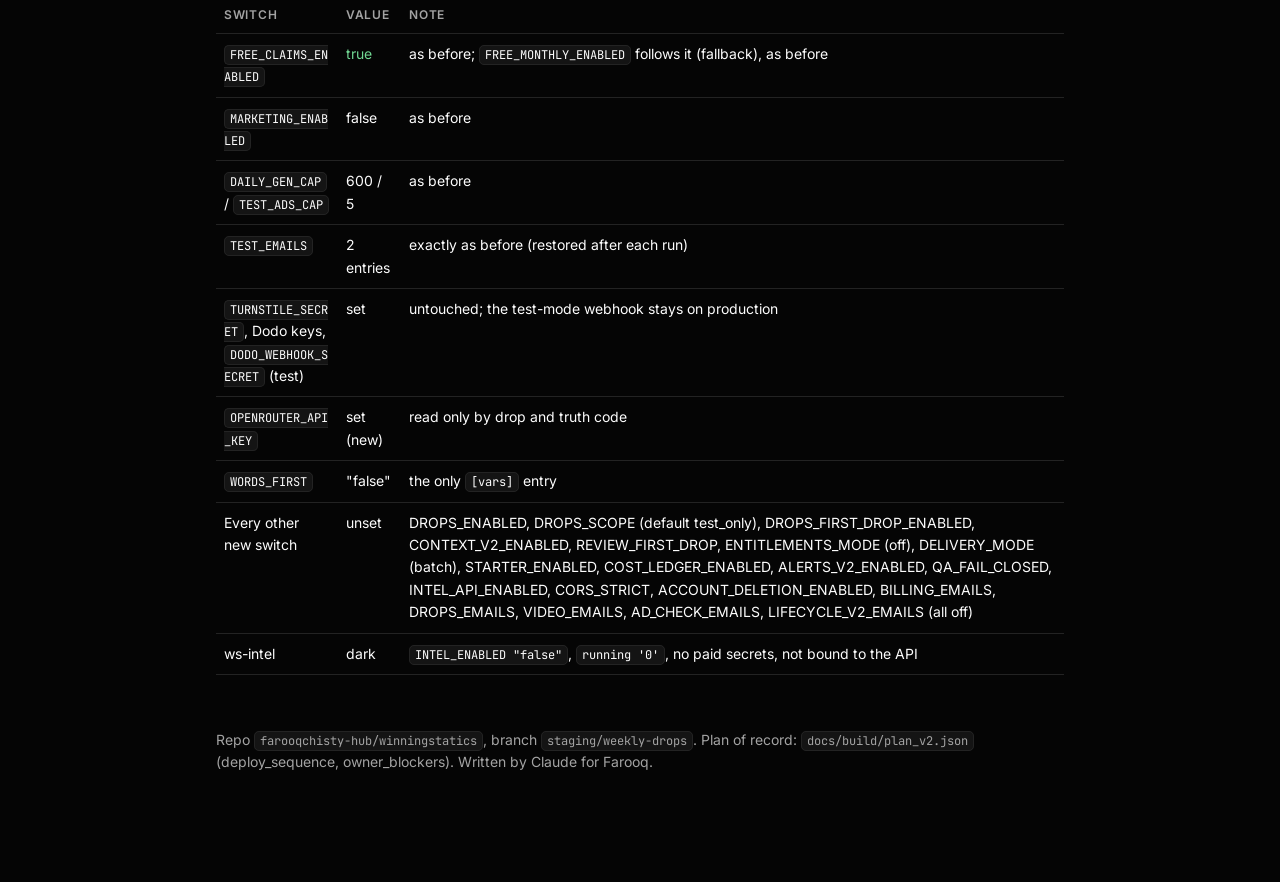
==== commit 94dac6a1: "Go-live runbook: production proof drop in review (6 of 6), 429 is intermittent and egress-dependent " ====
--- a/go-live/index.html
+++ b/go-live/index.html
@@ -58,9 +58,10 @@
 <p class="lede">Everything that could not touch a real visitor was done overnight. Every switch that changes the public site, charges a card, sends an email or turns the new engine on for real visitors is listed below, in order, for your single "go live".</p>
 
 <div class="card tldr">
-<p><strong>Ready.</strong> Production now runs the full new code dark (version <code>ced460bc</code>, every new switch off), all six migrations are applied with the template library tagged and slotted, ws-intel exists dark, and the new landing is live on a preview only: <a href="https://golive.winning-statics.pages.dev">golive.winning-statics.pages.dev</a>. winningstatics.com, the app, Dodo and email are untouched. Nothing was charged or sent.</p>
-<p><strong>Not done: the production proof drop.</strong> blastvitality.com answered <b>HTTP 429</b> to all 15 reads the production Worker made over 2 hours of retries, while serving 200 to a normal browser. Nothing was spent; the phase was stopped and its switches reverted. This is the same block rounds 4 and 5 saw, now with its cause logged, and it is the main risk for flip 2 (fix 0 below).</p>
-<p><strong>Your "go live"</strong> is 7 flips (section b), plus your answers in section d. Spend tonight: $0.00 (pilot total stays $27.67).</p>
+<p><strong>Ready.</strong> Production runs the full new code dark (version <code>b973f269</code>, every new switch off), all six migrations are applied with the template library tagged and slotted, ws-intel exists dark, and the new landing is live on a preview only: <a href="https://golive.winning-statics.pages.dev">golive.winning-statics.pages.dev</a>. winningstatics.com, the app, Dodo and email are untouched. Nothing was charged and no email was sent.</p>
+<p><strong>Production proof drop: in review.</strong> A Blast first drop ran end to end on production for a test account and stopped at review at 04:31Z: <b>6 of 6 masters ready</b>, 12 of 12 recuts ready, hold <code>20cafc10</code> pending (not approved, not released). Contact sheet on the Mac: <code>scratchpad/prod1/sheet_blastvitality_masters.jpg</code>. Phase spend $1.68; pilot running total $29.36 of the $33 hard stop.</p>
+<p><strong>Main risk for flip 2:</strong> Shopify answered HTTP 429 to every page read from the production cron (fix 0). The proof only got through on a read made from a request.</p>
+<p><strong>Your "go live"</strong> is 7 flips (section b), plus your answers in section d.</p>
 </div>
 
 <h2>a. Done tonight, with evidence</h2>
@@ -73,7 +74,15 @@
 <tr><td>Switch scoping</td><td class="ok">Done</td><td>Commit <code>773c2c1</code>: <code>WORDS_FIRST</code> no longer changes a legacy rebuild, and a drop-managed product is always read with context v2, so the new engine can run for test accounts without touching any real account's path. Tests: backend 1973 pass, intel 137 pass.</td></tr>
 <tr><td>4. Production API dark</td><td class="ok">Done</td><td>Rollback target recorded first: <code>2424d95e</code> (the A0 hotfix), then <code>fb9c4902</code> after <code>OPENROUTER_API_KEY</code> was set (from ~/.openrouter_key, as staging). Staging soak of the same sha: 2.03 h, 0 cron errors, 0 high alerts (version <code>f6abf568</code>). deploy-prod.sh, every gate passed: live as <code>77cc6f9e-a764-4689-a836-6087fdbbb8ae</code> (02:05Z). Smoke: /health <code>{env: production, db_ref: nluwcxrbsiejitfmplfg, wiring: ok, dodo_mode: live}</code>, check-wiring production PASS, cron heartbeat 1 min, 3 min of tail with 0 exceptions, ops_runs clean. Legacy paths as before: free claim open (400 on a bad email), unknown pack 400 (no session), Starter 503 plan_unavailable, bad webhook signature 401, /me 401. Only <code>[vars]</code> entry: <code>WORDS_FIRST "false"</code>; every new switch unset. Commit <code>51fc674</code> (ROLLBACK_FLOOR.txt).</td></tr>
 <tr><td>5. Production intel infra, dark</td><td class="ok">Done</td><td>D1 <code>ws-intel</code> (schema applied, <code>settings.running '0'</code>), R2 <code>ws-intel-media</code> on intel-media.winningstatics.com (answers with <code>X-Robots-Tag: noindex, nofollow</code>) and <code>ws-intel-private</code>, queues <code>ws-intel-jobs</code> and <code>ws-intel-dlq</code>. Worker <code>ws-intel</code> version <code>e903f243</code>: <code>INTEL_ENABLED "false"</code>, no route, and no treg, OpenRouter or shared key, so it cannot spend. Commit <code>400e79f</code>.</td></tr>
-<tr><td>6. Production proof run</td><td><span class="amb">Stopped (blocked by the store)</span></td><td>Read the code paths first: <code>DROPS_ENABLED</code> with <code>DROPS_SCOPE test_only</code> only admits TEST_EMAILS accounts; after commit <code>773c2c1</code> every <code>WORDS_FIRST</code> read is drop-only; <code>CONTEXT_V2_ENABLED</code>, <code>REVIEW_FIRST_DROP</code> and <code>ENTITLEMENTS_MODE</code> change real accounts, so they were never set (a first drop is always held for review anyway). Set for the run, as vars on the same sha (02:12Z): <code>WORDS_FIRST</code>, <code>DROPS_ENABLED</code>, <code>DROPS_SCOPE test_only</code>, <code>COST_LEDGER_ENABLED</code> (ledger rows only). The test address was not in production TEST_EMAILS, so I added that one exact address (no prefix) for the run. Account <code>e2e+blastvitality-prod1@winningstatics.com</code> created (no email sent, marketing opt-in false), Starter granted (24 statics, videos 0), weekly mode paused, Blast product submitted 02:14Z. The production cron's reads of the product page got HTTP 429 on every try: runs at 02:16, 02:19, 02:26, 02:41 and 03:13Z (3 reads each), product parked between runs and the model never paid. The 6th and last try would have been 04:13Z, with about 40 minutes of drop after that, so at 03:15Z I failed the test product by hand, redeployed dark and restored TEST_EMAILS exactly. No drop opened, no ad, no email, no alert. Spend $0.00 (cost ledger 0 rows). No contact sheet: no ad was made. The account stays (paused, admin Starter period) for a re-run.</td></tr>
+<tr><td>6. Production proof run</td><td class="ok">Done (in review)</td><td><b>First attempt (02:12 to 03:15Z) stopped:</b> every read of the Blast page from the production cron got HTTP 429 (15 reads over 5 runs), so I reverted everything. <b>Re-run (03:23 to 04:32Z)</b>, same guards. Set for the run only, as vars on the same sha: <code>WORDS_FIRST</code>, <code>DROPS_ENABLED</code>, <code>DROPS_SCOPE test_only</code>, <code>COST_LEDGER_ENABLED</code>, plus the one exact address <code>e2e+blastvitality-prod1@winningstatics.com</code> added to TEST_EMAILS. Never set: CONTEXT_V2_ENABLED, REVIEW_FIRST_DROP, ENTITLEMENTS_MODE, any email switch.
+<ul>
+<li>03:26 and 03:30Z: the cron's reads still got 429. At 03:34:56Z, when the product was next due, I ran one admin pump tick (<code>POST /chaos/run</code> with <code>x-confirm: chaos</code>). It is the same production code, but it runs in the request's location, and the page read there worked: the product was enriched and the truth pack built (51 facts, ZAR).</li>
+<li>The first drop it opened failed in 24 s with "no eligible template". The queue's planner tried to build the truth pack itself, got 429 again, and finished while the pack was still being built in the request. I cancelled that drop (no items, no jobs, no spend) and opened a fresh first drop with one admin drops tick (03:48Z). It used the stored pack.</li>
+<li>Drop <code>5363bba9</code>: 6 planned, 4 failed the gate or the veto and were replaced: pos 1 (OCR read "Your Dany Greens."), pos 2 (brand line "BLAST™ Vitality" missing), pos 4 (a wrapped line cut), pos 6 (veto: "Field Notes" read as a third-party brand). It reached <b>in_review at 04:31:10Z with 6 of 6 masters ready</b> (pos 3, 5, 7, 8, 9, 10; the real cut-out pasted on all) and <b>12 of 12 recuts ready</b> (6 outpaint, 6 plain bands). Review hold <code>20cafc10</code> is pending: not approved, not released.</li>
+<li>0 emails (email_sends empty), no Slack beyond the normal ops alerts. Spend from the cost ledger: <b>$1.6847</b> (gen $0.894, reframe $0.48, copy $0.146, QA $0.147, enrich $0.01, context $0.008). Running total <b>$29.36</b>.</li>
+<li>Then: account paused, redeployed dark, TEST_EMAILS restored exactly (2 entries). The account stays, paused, with its admin Starter period.</li>
+</ul>
+Contact sheets, on the Mac only (they show a real brand's pack, so they are not published here): <code>scratchpad/prod1/sheet_blastvitality_masters.jpg</code> and <code>sheet_blastvitality_recuts.jpg</code>. What still looks wrong: pos 10 has sugar cubes again (fix 6); pos 7 and 8 open with nearly the same question; 4 of 12 recut checks failed on a reply that was not JSON (fix 8); every pouch prints the health line (fix 10).</td></tr>
 <tr><td>7. Landing preview</td><td class="ok">Done</td><td>Built with <code>deploy-landing.sh --dry</code> (production build: own renders only, 13 placeholder stems stripped, check PASS, pending extras competitor_report and ad_check hidden, API https://api.winningstatics.com) and deployed to the non-production branch: <a href="https://golive.winning-statics.pages.dev">golive.winning-statics.pages.dev</a> (deployment <code>e82949d7</code>). 200, noindex header from Pages, the free-claim form renders, no placeholder stem in the served bundle, 390 px phone width with no sideways scroll (the Turnstile script loads on first touch; its token could not be checked from a headless browser, and no claim was submitted). Production Pages deployment unchanged (<code>2dd7ddff</code>), winningstatics.com untouched, nothing merged into main. No CORS change was needed (the API answers <code>*</code>).</td></tr>
 </table></div>
 <p class="small">Rollback of the API, if ever needed: <code>cd backend &amp;&amp; npx wrangler queues pause-delivery ws-jobs &amp;&amp; npx wrangler rollback fb9c4902-82dc-4343-97b9-656c5351abd7</code> (that version predates the queue consumer; resume delivery after a fixed deploy). Never roll back past <code>fb9c4902</code>. Migrations are additive: no database rollback is needed. Intel: <code>npx wrangler delete ws-intel</code> plus the D1, buckets, queues and the zone rule <code>ef9501107f874a05b17087328cc1b5e6</code>, if you ever want it gone.</p>
@@ -99,7 +108,7 @@
 <li><code>REVIEW_FIRST_DROP</code> true (dial): also holds a legacy first order for review. A first drop is always held, switch or not.</li>
 <li>After one test claim passes: <code>DROPS_SCOPE</code> opted_in, which admits real buyers.</li>
 </ol>Context v2 is not needed: since tonight a drop-managed product is always read with it.</dd>
-<dt>Verify</dt><dd>One claim from a <code>TEST_EMAILS</code> address on a real store: the product row has <code>drop_managed</code> true, a <code>first</code> drop reaches <code>in_review</code> with a pending hold at <code>/admin#review</code>, no email leaves (DROPS_EMAILS off), cost about $1.30 (round 5, Blast, staging) to $2.20 per store. Then the first real claim lands the same way. <b>Before this flip, fix 0</b>: tonight the production Worker could not read a Shopify store page for 2 hours (HTTP 429).</dd>
+<dt>Verify</dt><dd>One claim from a <code>TEST_EMAILS</code> address on a real store: the product row has <code>drop_managed</code> true, a <code>first</code> drop reaches <code>in_review</code> with a pending hold at <code>/admin#review</code>, no email leaves (DROPS_EMAILS off), cost about $1.30 to $1.70 per store (Blast: $1.28 on staging in round 5, $1.68 on production tonight). Then the first real claim lands the same way. <b>Before this flip, fix 0</b>: tonight the production Worker could not read a Shopify store page for 2 hours (HTTP 429).</dd>
 <dt>Rollback</dt><dd><code>DROPS_FIRST_DROP_ENABLED</code> off from <code>/admin</code> sends new claims down the legacy path again; <code>DROPS_ENABLED</code> off pauses the engine (open drops wait). <code>ENTITLEMENTS_MODE</code> cannot go back once a plan payment ran under it.</dd>
 </dl></div>
 
@@ -148,7 +157,8 @@
 <p class="small">From the round 5 review. Every fix is generic (no store-specific rule). None is built yet; each lands with a regression test on the round 5 fixtures and a staging pilot before production.</p>
 <div class="wrap"><table>
 <tr><th>#</th><th>What goes wrong (round 5)</th><th>Generic fix</th></tr>
-<tr><td>0</td><td><b>Ops, before flip 2.</b> Store pages read from the Worker get HTTP 429 (blastvitality.com, every read for 2 h tonight; round 4 all 3 stores for 3 min, round 5 one store for 25 min). The new retries save the money but a claim still fails after 2 h.</td><td>When the Worker gets 429 or 403: honour Retry-After, read Shopify's lighter product endpoint (<code>/products/&lt;handle&gt;.js</code>) once, then read through a paid fallback fetcher (treg scraping) capped per claim; alert on the rate of 429s per hour, not per product.</td></tr>
+<tr><td>0</td><td><b>Ops, before flip 2.</b> Store page reads from the Worker get HTTP 429. Production cron tonight: every read of blastvitality.com for 2 h, and again at 03:26 and 03:30Z (round 4: all 3 stores for 3 min; round 5: one store for 25 min). <b>It comes and goes, and it depends on where the read runs.</b> At 03:25Z the coordinator's throwaway Worker (a request, deleted since) got 200 for the Blast page and its <code>.js</code> with both our bot user agent and a Chrome one, and also for alpha, wild, allbirds, brooklinen and mvmt. A minute later the production cron still got 429. At 03:35Z the same page read from a request on production worked. Most likely Shopify is rate limiting the cron's egress IP after 2 days of pilot reads. We also read each store several times: enrichment, then the truth pack (page plus product JSON), and the queue's planner can read it again.</td><td>Read each page once per product and share the result (enrichment, truth pack, planner). On a 429 or 403, honour Retry-After and send the next try down the request path (a queued request, or <code>/chaos/run</code>-style), not only the cron. Then try Shopify's lighter <code>/products/&lt;handle&gt;.js</code>, and only then a paid fallback fetcher (treg scraping) capped per claim. Alert on the hourly rate of 429s, not per product. Never let the drop planner rebuild a pack the enrichment is still building.</td></tr>
+
 <tr><td>1</td><td>An empty UI input field (the Q bar of a Q and A mockup) reads as a broken interface.</td><td>Planner: a template whose interface slot would print nothing is moved to the next template (the slot contract marks input fields; an unfilled one counts as a refusal, like a missing required slot).</td></tr>
 <tr><td>2</td><td>The gate passes a planned line at 85% coverage, so an erased last word ("routine.") ships missing.</td><td>Gate: every word of a planned line must be read (wrap joins across any number of reads, other text in between allowed); an erase never removes a word that belongs to a planned line.</td></tr>
 <tr><td>3</td><td>Serving size or net weight carries the whole message ("Make room for BLAST: 10 g (1 scoop)").</td><td>Message rules: a measurement of quantity (serving, weight, count) never counts as the proof or the lead line; it may only support one.</td></tr>
@@ -164,8 +174,8 @@
 
 <h2>d. What you decide</h2>
 <ol>
-<li><b>Store reads blocked (fix 0).</b> Build the 429 fallback before free claims go to the new engine? It needs a small paid fetch budget per claim (treg); without it a blocked Shopify store gets nothing for 2 h, then a failure.</li>
-<li><b>Re-run the production proof?</b> Once fix 0 lands or the block lifts: add <code>e2e+blastvitality-prod1@winningstatics.com</code> to TEST_EMAILS (it is not there; I added it for the run and took it out again), set the same four vars, unpause. Cap $2.50.</li>
+<li><b>Store reads blocked (fix 0).</b> Build the 429 handling before free claims go to the new engine? The read-once and request-path parts are free; the last-resort fetcher needs a small paid budget per claim (treg). Without it a blocked Shopify store gets nothing for 2 h, then a failure.</li>
+<li><b>The proof drop is in your review queue</b> (<code>/admin#review</code>, hold <code>20cafc10</code>). Reject it or leave it; approving would release it to the paused test account only (no email: DROPS_EMAILS is off). To re-run later: add <code>e2e+blastvitality-prod1@winningstatics.com</code> to TEST_EMAILS, set the same four vars, unpause.</li>
 <li><b>The Blast pack-print health claim.</b> Every pasted or redrawn Blast pouch carries the real printed line "Supports digestion, detox &amp; immunity". Keep (it is the product as sold), blur that line on pasted packs of health products, or keep health-claim pack text out of ads. Until you choose, health stores' ads carry this Meta review risk.</li>
 <li><b>Do you like the ads?</b> If not, say which rows of the fix queue (section c) to build first; each needs a staging pilot round (about $2 to $3).</li>
 <li><b>Soak length.</b> The production API went out after 2.03 h of staging cron runs on the same sha (the plan's hotfix precedent was 2 h; deploy-prod.sh defaults to 24 h). Say if you want 24 h of production observation before flip 2.</li>
@@ -183,7 +193,7 @@
 <tr><td><code>FREE_CLAIMS_ENABLED</code></td><td class="ok">true</td><td>as before; <code>FREE_MONTHLY_ENABLED</code> follows it (fallback), as before</td></tr>
 <tr><td><code>MARKETING_ENABLED</code></td><td>false</td><td>as before</td></tr>
 <tr><td><code>DAILY_GEN_CAP</code> / <code>TEST_ADS_CAP</code></td><td>600 / 5</td><td>as before</td></tr>
-<tr><td><code>TEST_EMAILS</code></td><td>2 entries</td><td>exactly as before (restored after the run)</td></tr>
+<tr><td><code>TEST_EMAILS</code></td><td>2 entries</td><td>exactly as before (restored after each run)</td></tr>
 <tr><td><code>TURNSTILE_SECRET</code>, Dodo keys, <code>DODO_WEBHOOK_SECRET</code> (test)</td><td>set</td><td>untouched; the test-mode webhook stays on production</td></tr>
 <tr><td><code>OPENROUTER_API_KEY</code></td><td>set (new)</td><td>read only by drop and truth code</td></tr>
 <tr><td><code>WORDS_FIRST</code></td><td>"false"</td><td>the only <code>[vars]</code> entry</td></tr>
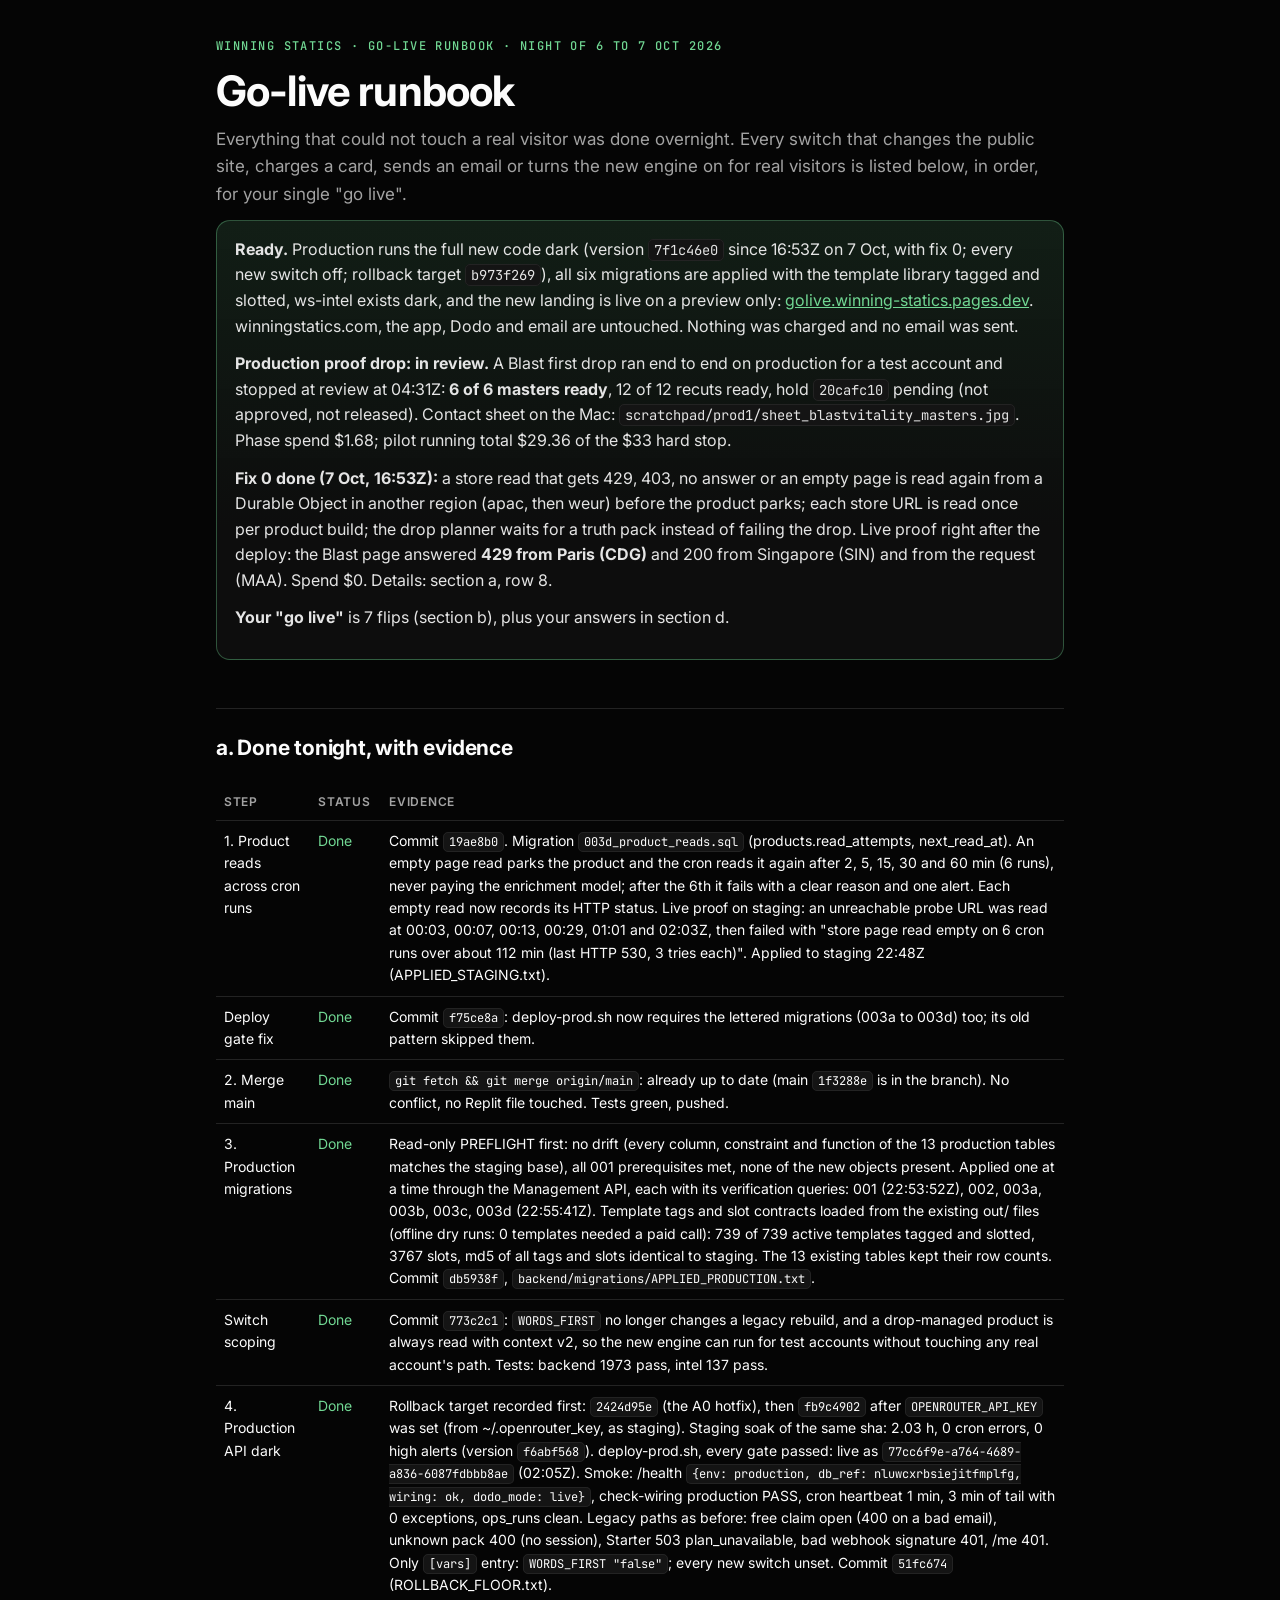
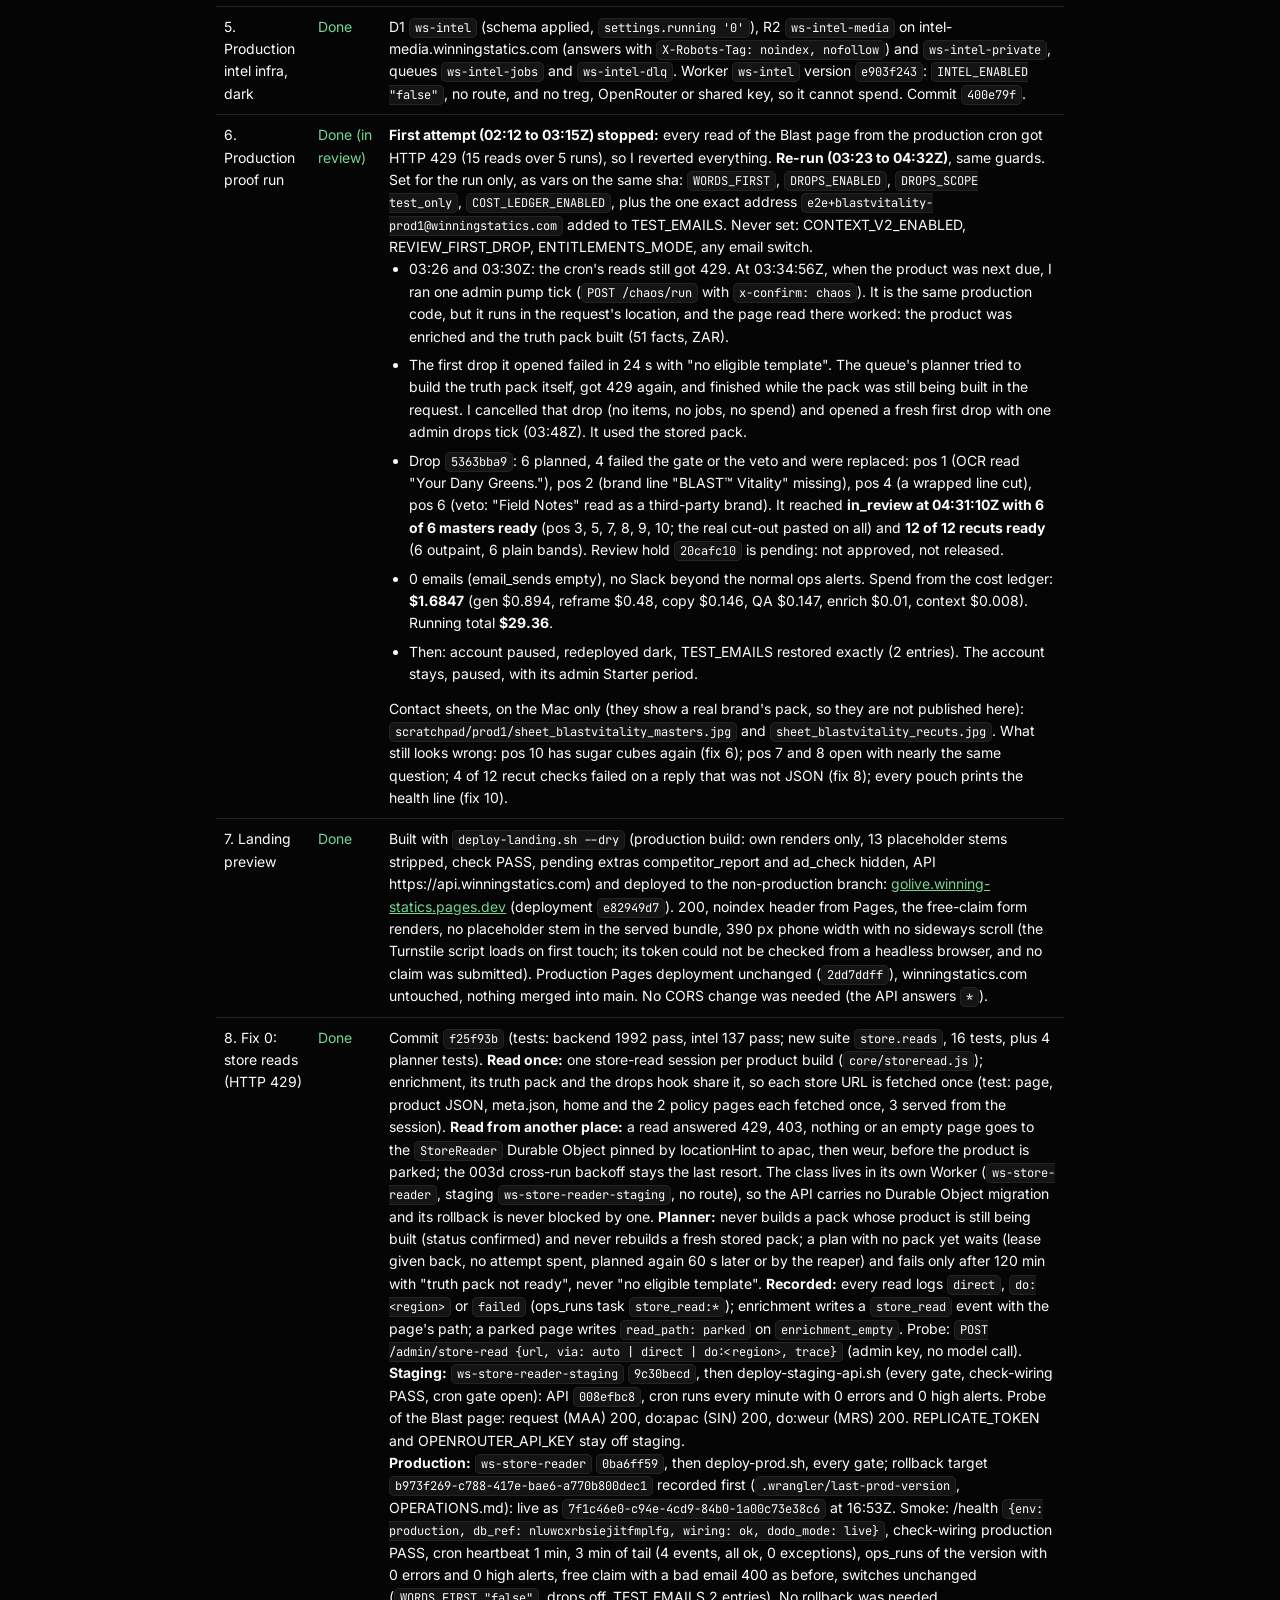
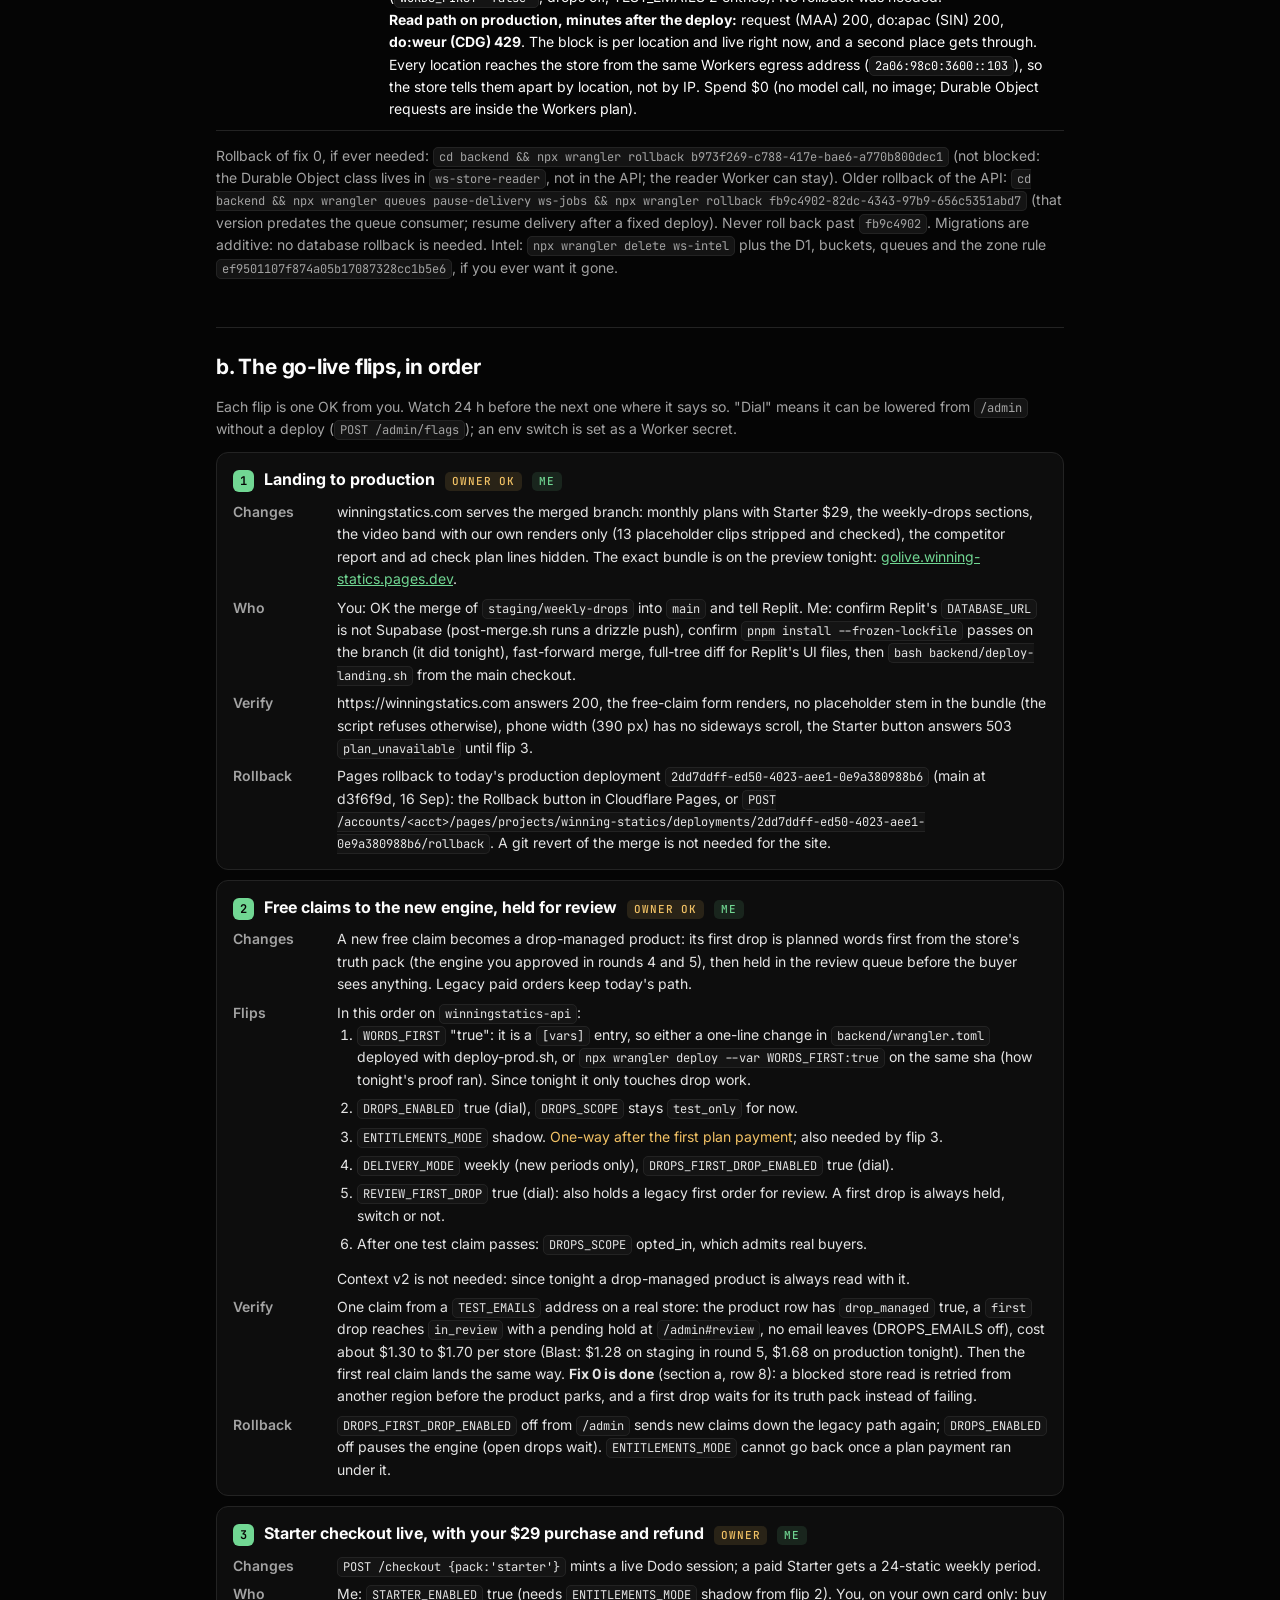
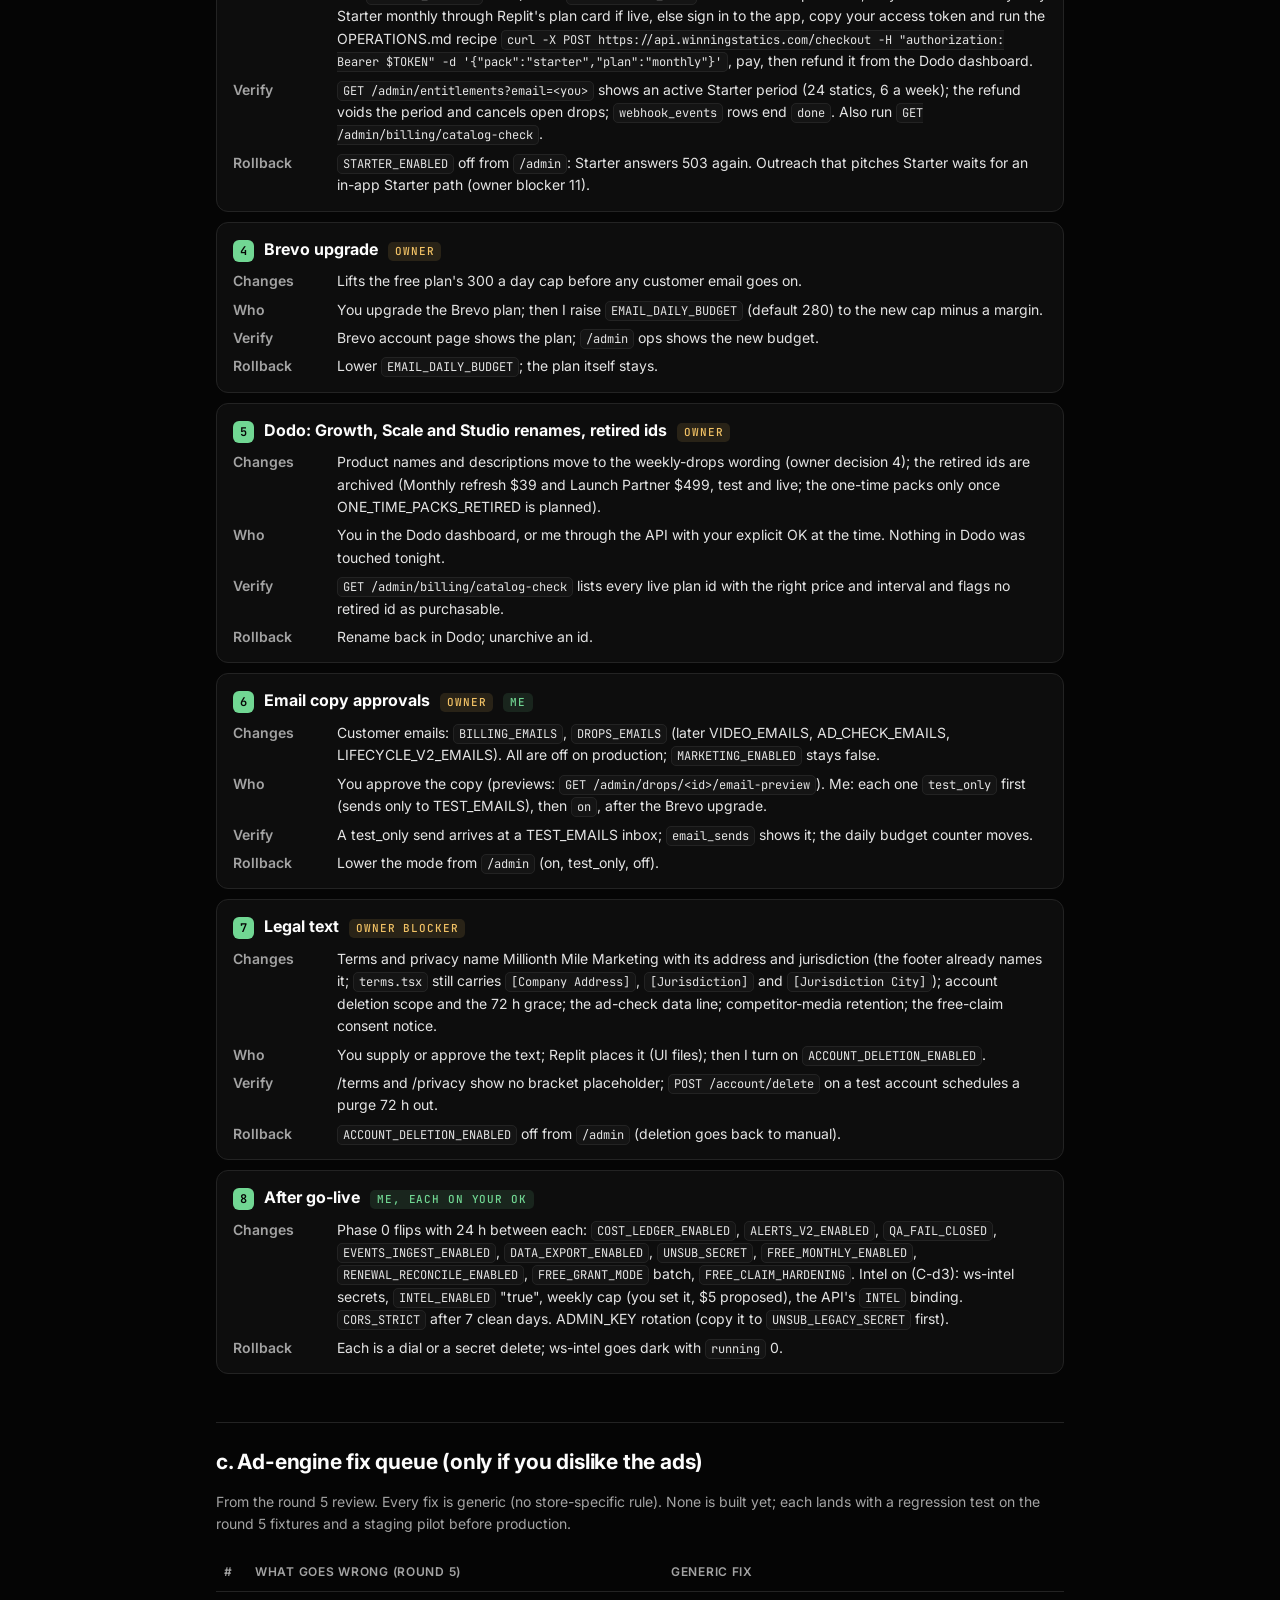
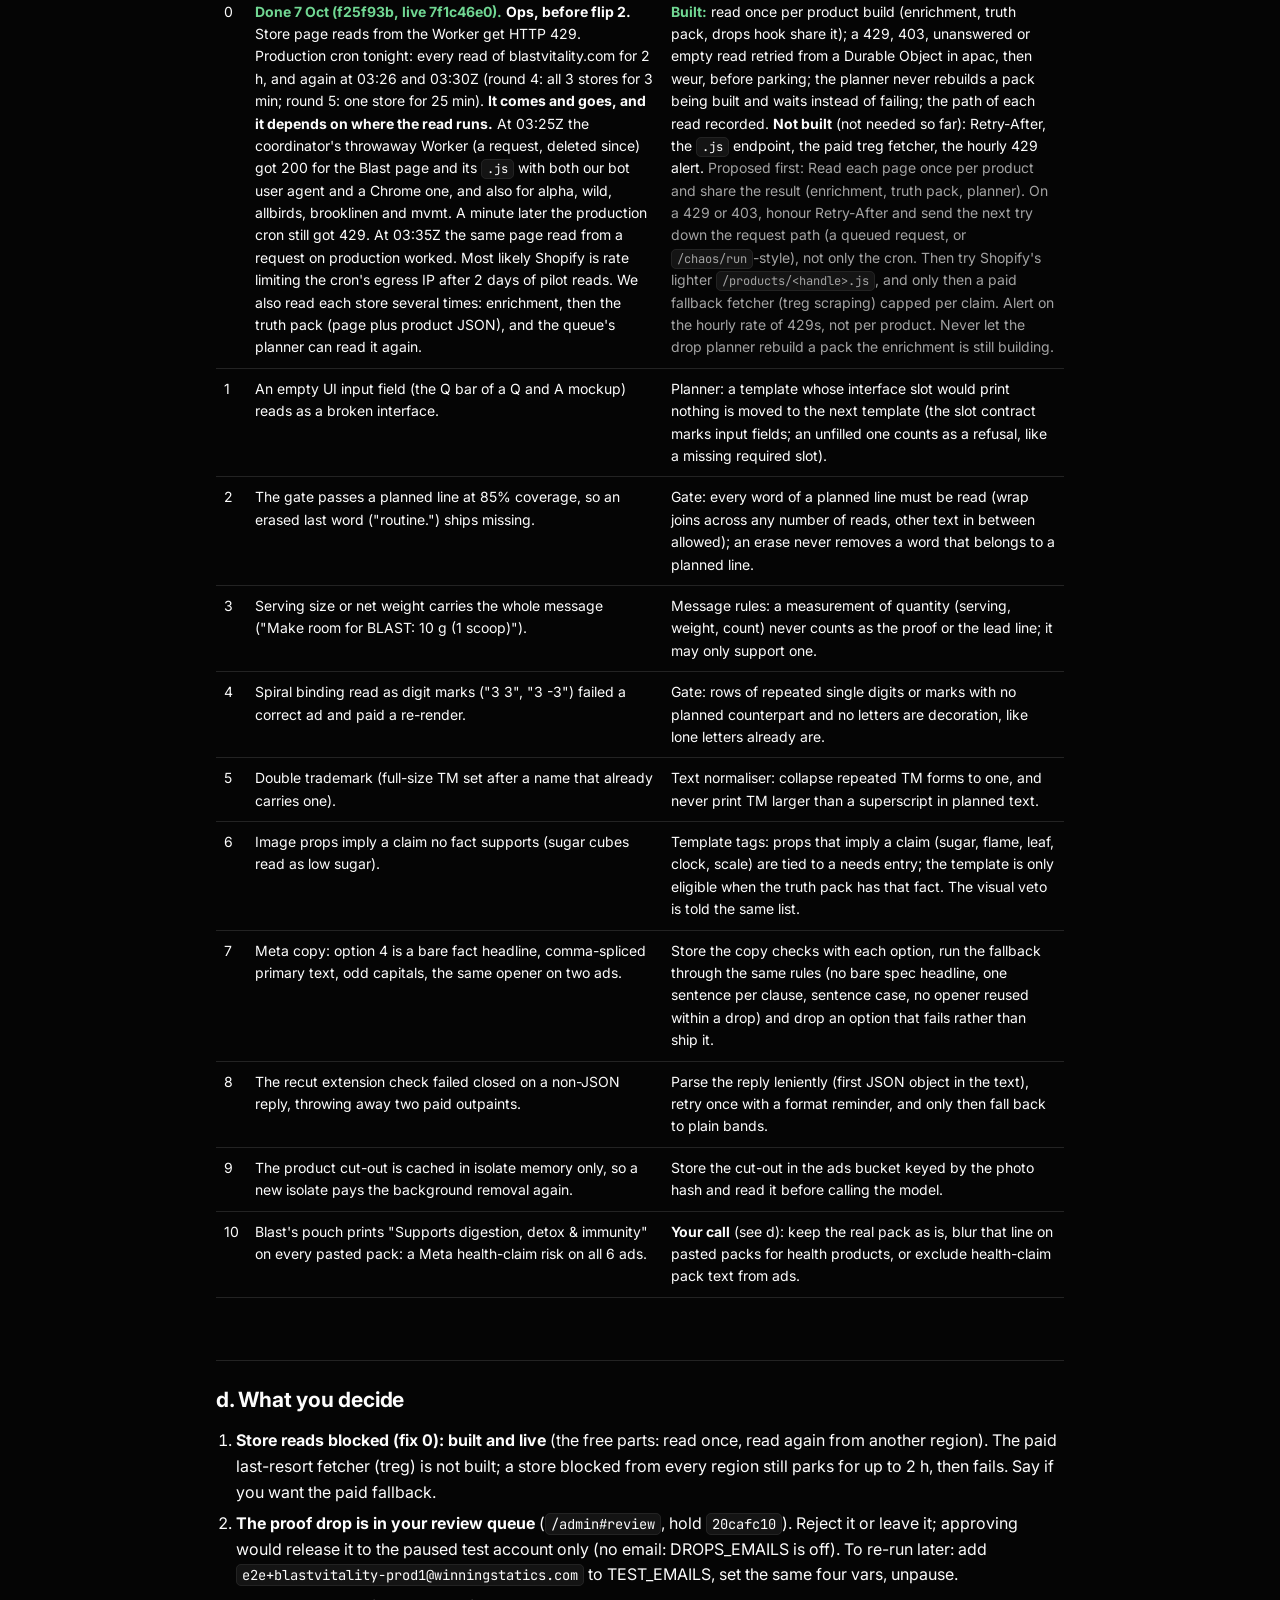
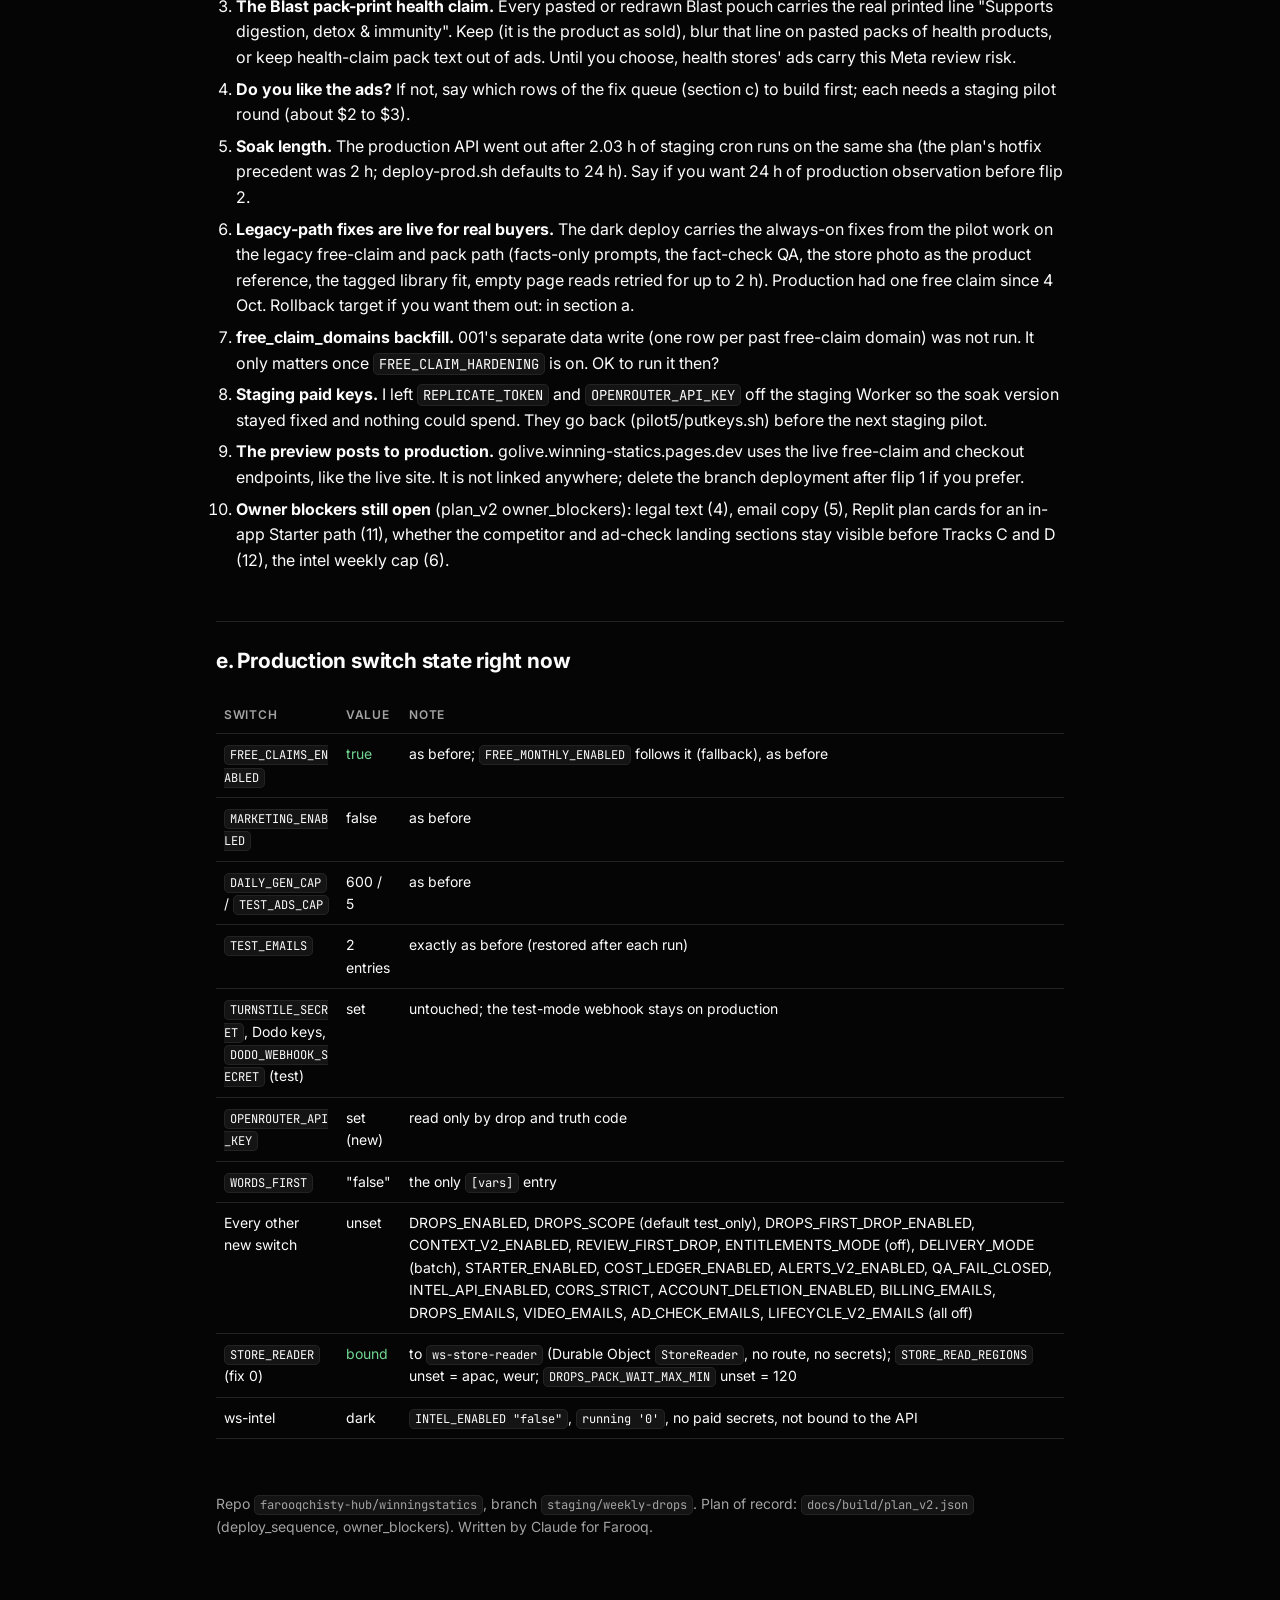
==== commit 258dd2fa: "Go-live runbook: fix 0 done (store reads retried from another region, read once, planner waits) Stag" ====
--- a/go-live/index.html
+++ b/go-live/index.html
@@ -58,9 +58,9 @@
 <p class="lede">Everything that could not touch a real visitor was done overnight. Every switch that changes the public site, charges a card, sends an email or turns the new engine on for real visitors is listed below, in order, for your single "go live".</p>
 
 <div class="card tldr">
-<p><strong>Ready.</strong> Production runs the full new code dark (version <code>b973f269</code>, every new switch off), all six migrations are applied with the template library tagged and slotted, ws-intel exists dark, and the new landing is live on a preview only: <a href="https://golive.winning-statics.pages.dev">golive.winning-statics.pages.dev</a>. winningstatics.com, the app, Dodo and email are untouched. Nothing was charged and no email was sent.</p>
+<p><strong>Ready.</strong> Production runs the full new code dark (version <code>7f1c46e0</code> since 16:53Z on 7 Oct, with fix 0; every new switch off; rollback target <code>b973f269</code>), all six migrations are applied with the template library tagged and slotted, ws-intel exists dark, and the new landing is live on a preview only: <a href="https://golive.winning-statics.pages.dev">golive.winning-statics.pages.dev</a>. winningstatics.com, the app, Dodo and email are untouched. Nothing was charged and no email was sent.</p>
 <p><strong>Production proof drop: in review.</strong> A Blast first drop ran end to end on production for a test account and stopped at review at 04:31Z: <b>6 of 6 masters ready</b>, 12 of 12 recuts ready, hold <code>20cafc10</code> pending (not approved, not released). Contact sheet on the Mac: <code>scratchpad/prod1/sheet_blastvitality_masters.jpg</code>. Phase spend $1.68; pilot running total $29.36 of the $33 hard stop.</p>
-<p><strong>Main risk for flip 2:</strong> Shopify answered HTTP 429 to every page read from the production cron (fix 0). The proof only got through on a read made from a request.</p>
+<p><strong>Fix 0 done (7 Oct, 16:53Z):</strong> a store read that gets 429, 403, no answer or an empty page is read again from a Durable Object in another region (apac, then weur) before the product parks; each store URL is read once per product build; the drop planner waits for a truth pack instead of failing the drop. Live proof right after the deploy: the Blast page answered <b>429 from Paris (CDG)</b> and 200 from Singapore (SIN) and from the request (MAA). Spend $0. Details: section a, row 8.</p>
 <p><strong>Your "go live"</strong> is 7 flips (section b), plus your answers in section d.</p>
 </div>
 
@@ -84,8 +84,9 @@
 </ul>
 Contact sheets, on the Mac only (they show a real brand's pack, so they are not published here): <code>scratchpad/prod1/sheet_blastvitality_masters.jpg</code> and <code>sheet_blastvitality_recuts.jpg</code>. What still looks wrong: pos 10 has sugar cubes again (fix 6); pos 7 and 8 open with nearly the same question; 4 of 12 recut checks failed on a reply that was not JSON (fix 8); every pouch prints the health line (fix 10).</td></tr>
 <tr><td>7. Landing preview</td><td class="ok">Done</td><td>Built with <code>deploy-landing.sh --dry</code> (production build: own renders only, 13 placeholder stems stripped, check PASS, pending extras competitor_report and ad_check hidden, API https://api.winningstatics.com) and deployed to the non-production branch: <a href="https://golive.winning-statics.pages.dev">golive.winning-statics.pages.dev</a> (deployment <code>e82949d7</code>). 200, noindex header from Pages, the free-claim form renders, no placeholder stem in the served bundle, 390 px phone width with no sideways scroll (the Turnstile script loads on first touch; its token could not be checked from a headless browser, and no claim was submitted). Production Pages deployment unchanged (<code>2dd7ddff</code>), winningstatics.com untouched, nothing merged into main. No CORS change was needed (the API answers <code>*</code>).</td></tr>
+<tr><td>8. Fix 0: store reads (HTTP 429)</td><td class="ok">Done</td><td>Commit <code>f25f93b</code> (tests: backend 1992 pass, intel 137 pass; new suite <code>store.reads</code>, 16 tests, plus 4 planner tests). <b>Read once:</b> one store-read session per product build (<code>core/storeread.js</code>); enrichment, its truth pack and the drops hook share it, so each store URL is fetched once (test: page, product JSON, meta.json, home and the 2 policy pages each fetched once, 3 served from the session). <b>Read from another place:</b> a read answered 429, 403, nothing or an empty page goes to the <code>StoreReader</code> Durable Object pinned by locationHint to apac, then weur, before the product is parked; the 003d cross-run backoff stays the last resort. The class lives in its own Worker (<code>ws-store-reader</code>, staging <code>ws-store-reader-staging</code>, no route), so the API carries no Durable Object migration and its rollback is never blocked by one. <b>Planner:</b> never builds a pack whose product is still being built (status confirmed) and never rebuilds a fresh stored pack; a plan with no pack yet waits (lease given back, no attempt spent, planned again 60 s later or by the reaper) and fails only after 120 min with "truth pack not ready", never "no eligible template". <b>Recorded:</b> every read logs <code>direct</code>, <code>do:&lt;region&gt;</code> or <code>failed</code> (ops_runs task <code>store_read:*</code>); enrichment writes a <code>store_read</code> event with the page's path; a parked page writes <code>read_path: parked</code> on <code>enrichment_empty</code>. Probe: <code>POST /admin/store-read {url, via: auto | direct | do:&lt;region&gt;, trace}</code> (admin key, no model call).<br><b>Staging:</b> <code>ws-store-reader-staging</code> <code>9c30becd</code>, then deploy-staging-api.sh (every gate, check-wiring PASS, cron gate open): API <code>008efbc8</code>, cron runs every minute with 0 errors and 0 high alerts. Probe of the Blast page: request (MAA) 200, do:apac (SIN) 200, do:weur (MRS) 200. REPLICATE_TOKEN and OPENROUTER_API_KEY stay off staging.<br><b>Production:</b> <code>ws-store-reader</code> <code>0ba6ff59</code>, then deploy-prod.sh, every gate; rollback target <code>b973f269-c788-417e-bae6-a770b800dec1</code> recorded first (<code>.wrangler/last-prod-version</code>, OPERATIONS.md): live as <code>7f1c46e0-c94e-4cd9-84b0-1a00c73e38c6</code> at 16:53Z. Smoke: /health <code>{env: production, db_ref: nluwcxrbsiejitfmplfg, wiring: ok, dodo_mode: live}</code>, check-wiring production PASS, cron heartbeat 1 min, 3 min of tail (4 events, all ok, 0 exceptions), ops_runs of the version with 0 errors and 0 high alerts, free claim with a bad email 400 as before, switches unchanged (<code>WORDS_FIRST "false"</code>, drops off, TEST_EMAILS 2 entries). No rollback was needed.<br><b>Read path on production, minutes after the deploy:</b> request (MAA) 200, do:apac (SIN) 200, <b>do:weur (CDG) 429</b>. The block is per location and live right now, and a second place gets through. Every location reaches the store from the same Workers egress address (<code>2a06:98c0:3600::103</code>), so the store tells them apart by location, not by IP. Spend $0 (no model call, no image; Durable Object requests are inside the Workers plan).</td></tr>
 </table></div>
-<p class="small">Rollback of the API, if ever needed: <code>cd backend &amp;&amp; npx wrangler queues pause-delivery ws-jobs &amp;&amp; npx wrangler rollback fb9c4902-82dc-4343-97b9-656c5351abd7</code> (that version predates the queue consumer; resume delivery after a fixed deploy). Never roll back past <code>fb9c4902</code>. Migrations are additive: no database rollback is needed. Intel: <code>npx wrangler delete ws-intel</code> plus the D1, buckets, queues and the zone rule <code>ef9501107f874a05b17087328cc1b5e6</code>, if you ever want it gone.</p>
+<p class="small">Rollback of fix 0, if ever needed: <code>cd backend &amp;&amp; npx wrangler rollback b973f269-c788-417e-bae6-a770b800dec1</code> (not blocked: the Durable Object class lives in <code>ws-store-reader</code>, not in the API; the reader Worker can stay). Older rollback of the API: <code>cd backend &amp;&amp; npx wrangler queues pause-delivery ws-jobs &amp;&amp; npx wrangler rollback fb9c4902-82dc-4343-97b9-656c5351abd7</code> (that version predates the queue consumer; resume delivery after a fixed deploy). Never roll back past <code>fb9c4902</code>. Migrations are additive: no database rollback is needed. Intel: <code>npx wrangler delete ws-intel</code> plus the D1, buckets, queues and the zone rule <code>ef9501107f874a05b17087328cc1b5e6</code>, if you ever want it gone.</p>
 
 
 <h2>b. The go-live flips, in order</h2>
@@ -108,7 +109,7 @@
 <li><code>REVIEW_FIRST_DROP</code> true (dial): also holds a legacy first order for review. A first drop is always held, switch or not.</li>
 <li>After one test claim passes: <code>DROPS_SCOPE</code> opted_in, which admits real buyers.</li>
 </ol>Context v2 is not needed: since tonight a drop-managed product is always read with it.</dd>
-<dt>Verify</dt><dd>One claim from a <code>TEST_EMAILS</code> address on a real store: the product row has <code>drop_managed</code> true, a <code>first</code> drop reaches <code>in_review</code> with a pending hold at <code>/admin#review</code>, no email leaves (DROPS_EMAILS off), cost about $1.30 to $1.70 per store (Blast: $1.28 on staging in round 5, $1.68 on production tonight). Then the first real claim lands the same way. <b>Before this flip, fix 0</b>: tonight the production Worker could not read a Shopify store page for 2 hours (HTTP 429).</dd>
+<dt>Verify</dt><dd>One claim from a <code>TEST_EMAILS</code> address on a real store: the product row has <code>drop_managed</code> true, a <code>first</code> drop reaches <code>in_review</code> with a pending hold at <code>/admin#review</code>, no email leaves (DROPS_EMAILS off), cost about $1.30 to $1.70 per store (Blast: $1.28 on staging in round 5, $1.68 on production tonight). Then the first real claim lands the same way. <b>Fix 0 is done</b> (section a, row 8): a blocked store read is retried from another region before the product parks, and a first drop waits for its truth pack instead of failing.</dd>
 <dt>Rollback</dt><dd><code>DROPS_FIRST_DROP_ENABLED</code> off from <code>/admin</code> sends new claims down the legacy path again; <code>DROPS_ENABLED</code> off pauses the engine (open drops wait). <code>ENTITLEMENTS_MODE</code> cannot go back once a plan payment ran under it.</dd>
 </dl></div>
 
@@ -157,7 +158,7 @@
 <p class="small">From the round 5 review. Every fix is generic (no store-specific rule). None is built yet; each lands with a regression test on the round 5 fixtures and a staging pilot before production.</p>
 <div class="wrap"><table>
 <tr><th>#</th><th>What goes wrong (round 5)</th><th>Generic fix</th></tr>
-<tr><td>0</td><td><b>Ops, before flip 2.</b> Store page reads from the Worker get HTTP 429. Production cron tonight: every read of blastvitality.com for 2 h, and again at 03:26 and 03:30Z (round 4: all 3 stores for 3 min; round 5: one store for 25 min). <b>It comes and goes, and it depends on where the read runs.</b> At 03:25Z the coordinator's throwaway Worker (a request, deleted since) got 200 for the Blast page and its <code>.js</code> with both our bot user agent and a Chrome one, and also for alpha, wild, allbirds, brooklinen and mvmt. A minute later the production cron still got 429. At 03:35Z the same page read from a request on production worked. Most likely Shopify is rate limiting the cron's egress IP after 2 days of pilot reads. We also read each store several times: enrichment, then the truth pack (page plus product JSON), and the queue's planner can read it again.</td><td>Read each page once per product and share the result (enrichment, truth pack, planner). On a 429 or 403, honour Retry-After and send the next try down the request path (a queued request, or <code>/chaos/run</code>-style), not only the cron. Then try Shopify's lighter <code>/products/&lt;handle&gt;.js</code>, and only then a paid fallback fetcher (treg scraping) capped per claim. Alert on the hourly rate of 429s, not per product. Never let the drop planner rebuild a pack the enrichment is still building.</td></tr>
+<tr><td>0</td><td><b class="ok">Done 7 Oct (f25f93b, live 7f1c46e0).</b> <b>Ops, before flip 2.</b> Store page reads from the Worker get HTTP 429. Production cron tonight: every read of blastvitality.com for 2 h, and again at 03:26 and 03:30Z (round 4: all 3 stores for 3 min; round 5: one store for 25 min). <b>It comes and goes, and it depends on where the read runs.</b> At 03:25Z the coordinator's throwaway Worker (a request, deleted since) got 200 for the Blast page and its <code>.js</code> with both our bot user agent and a Chrome one, and also for alpha, wild, allbirds, brooklinen and mvmt. A minute later the production cron still got 429. At 03:35Z the same page read from a request on production worked. Most likely Shopify is rate limiting the cron's egress IP after 2 days of pilot reads. We also read each store several times: enrichment, then the truth pack (page plus product JSON), and the queue's planner can read it again.</td><td><b class="ok">Built:</b> read once per product build (enrichment, truth pack, drops hook share it); a 429, 403, unanswered or empty read retried from a Durable Object in apac, then weur, before parking; the planner never rebuilds a pack being built and waits instead of failing; the path of each read recorded. <b>Not built</b> (not needed so far): Retry-After, the <code>.js</code> endpoint, the paid treg fetcher, the hourly 429 alert. <span class="small">Proposed first: Read each page once per product and share the result (enrichment, truth pack, planner). On a 429 or 403, honour Retry-After and send the next try down the request path (a queued request, or <code>/chaos/run</code>-style), not only the cron. Then try Shopify's lighter <code>/products/&lt;handle&gt;.js</code>, and only then a paid fallback fetcher (treg scraping) capped per claim. Alert on the hourly rate of 429s, not per product. Never let the drop planner rebuild a pack the enrichment is still building.</span></td></tr>
 
 <tr><td>1</td><td>An empty UI input field (the Q bar of a Q and A mockup) reads as a broken interface.</td><td>Planner: a template whose interface slot would print nothing is moved to the next template (the slot contract marks input fields; an unfilled one counts as a refusal, like a missing required slot).</td></tr>
 <tr><td>2</td><td>The gate passes a planned line at 85% coverage, so an erased last word ("routine.") ships missing.</td><td>Gate: every word of a planned line must be read (wrap joins across any number of reads, other text in between allowed); an erase never removes a word that belongs to a planned line.</td></tr>
@@ -174,7 +175,7 @@
 
 <h2>d. What you decide</h2>
 <ol>
-<li><b>Store reads blocked (fix 0).</b> Build the 429 handling before free claims go to the new engine? The read-once and request-path parts are free; the last-resort fetcher needs a small paid budget per claim (treg). Without it a blocked Shopify store gets nothing for 2 h, then a failure.</li>
+<li><b>Store reads blocked (fix 0): built and live</b> (the free parts: read once, read again from another region). The paid last-resort fetcher (treg) is not built; a store blocked from every region still parks for up to 2 h, then fails. Say if you want the paid fallback.</li>
 <li><b>The proof drop is in your review queue</b> (<code>/admin#review</code>, hold <code>20cafc10</code>). Reject it or leave it; approving would release it to the paused test account only (no email: DROPS_EMAILS is off). To re-run later: add <code>e2e+blastvitality-prod1@winningstatics.com</code> to TEST_EMAILS, set the same four vars, unpause.</li>
 <li><b>The Blast pack-print health claim.</b> Every pasted or redrawn Blast pouch carries the real printed line "Supports digestion, detox &amp; immunity". Keep (it is the product as sold), blur that line on pasted packs of health products, or keep health-claim pack text out of ads. Until you choose, health stores' ads carry this Meta review risk.</li>
 <li><b>Do you like the ads?</b> If not, say which rows of the fix queue (section c) to build first; each needs a staging pilot round (about $2 to $3).</li>
@@ -198,6 +199,7 @@
 <tr><td><code>OPENROUTER_API_KEY</code></td><td>set (new)</td><td>read only by drop and truth code</td></tr>
 <tr><td><code>WORDS_FIRST</code></td><td>"false"</td><td>the only <code>[vars]</code> entry</td></tr>
 <tr><td>Every other new switch</td><td>unset</td><td>DROPS_ENABLED, DROPS_SCOPE (default test_only), DROPS_FIRST_DROP_ENABLED, CONTEXT_V2_ENABLED, REVIEW_FIRST_DROP, ENTITLEMENTS_MODE (off), DELIVERY_MODE (batch), STARTER_ENABLED, COST_LEDGER_ENABLED, ALERTS_V2_ENABLED, QA_FAIL_CLOSED, INTEL_API_ENABLED, CORS_STRICT, ACCOUNT_DELETION_ENABLED, BILLING_EMAILS, DROPS_EMAILS, VIDEO_EMAILS, AD_CHECK_EMAILS, LIFECYCLE_V2_EMAILS (all off)</td></tr>
+<tr><td><code>STORE_READER</code> (fix 0)</td><td class="ok">bound</td><td>to <code>ws-store-reader</code> (Durable Object <code>StoreReader</code>, no route, no secrets); <code>STORE_READ_REGIONS</code> unset = apac, weur; <code>DROPS_PACK_WAIT_MAX_MIN</code> unset = 120</td></tr>
 <tr><td>ws-intel</td><td>dark</td><td><code>INTEL_ENABLED "false"</code>, <code>running '0'</code>, no paid secrets, not bound to the API</td></tr>
 </table></div>
 
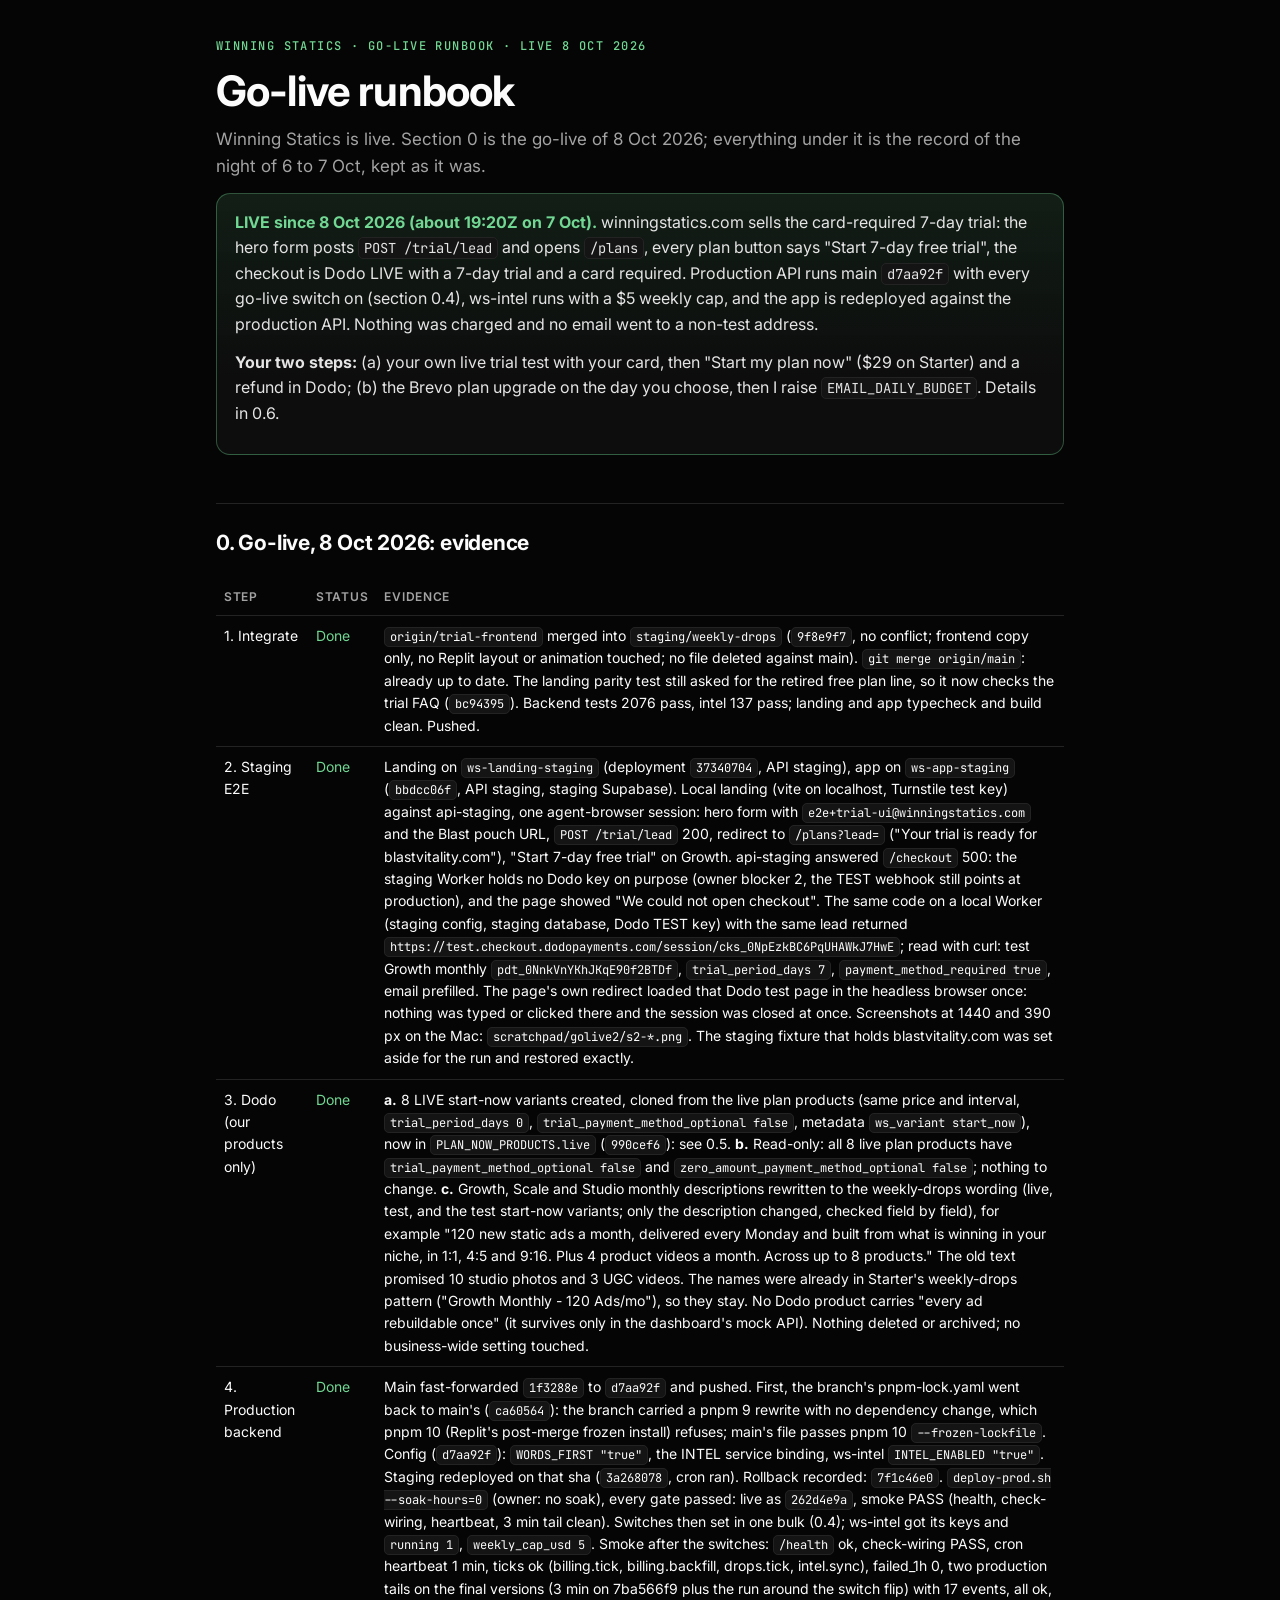
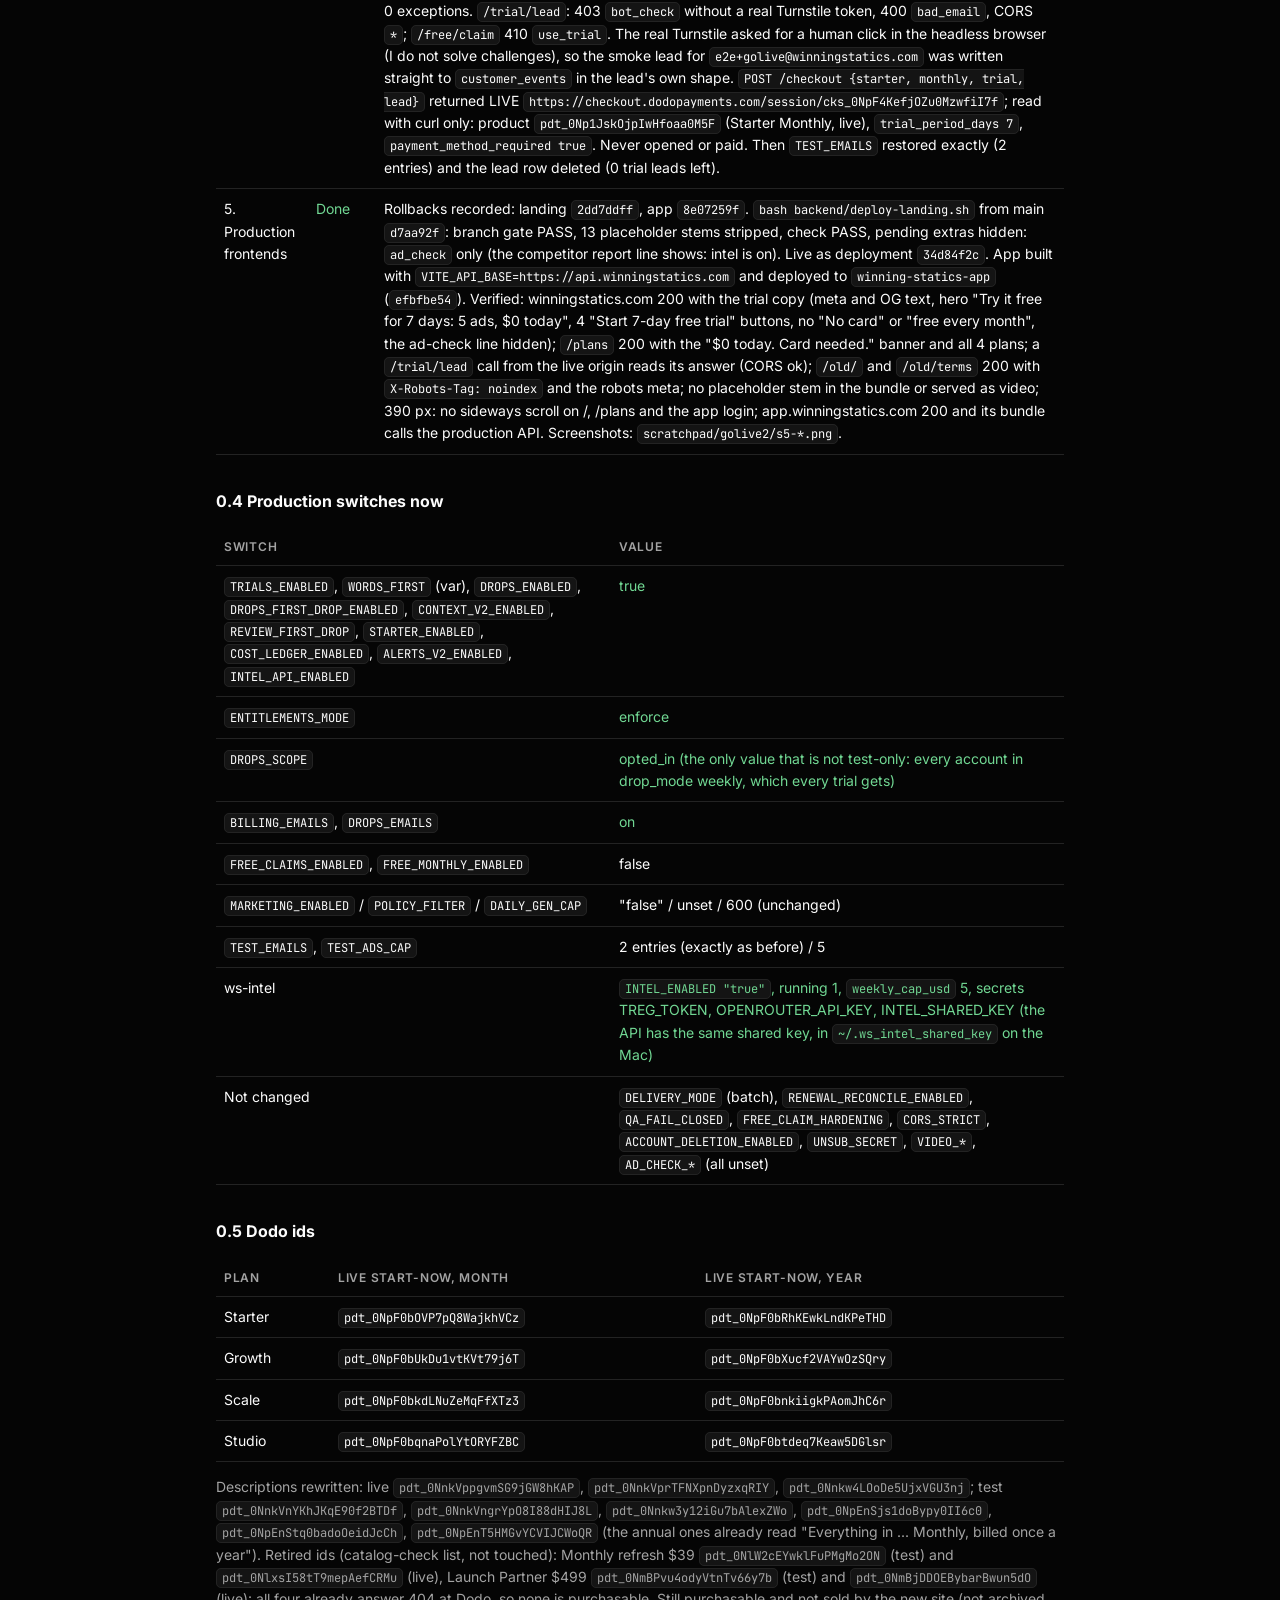
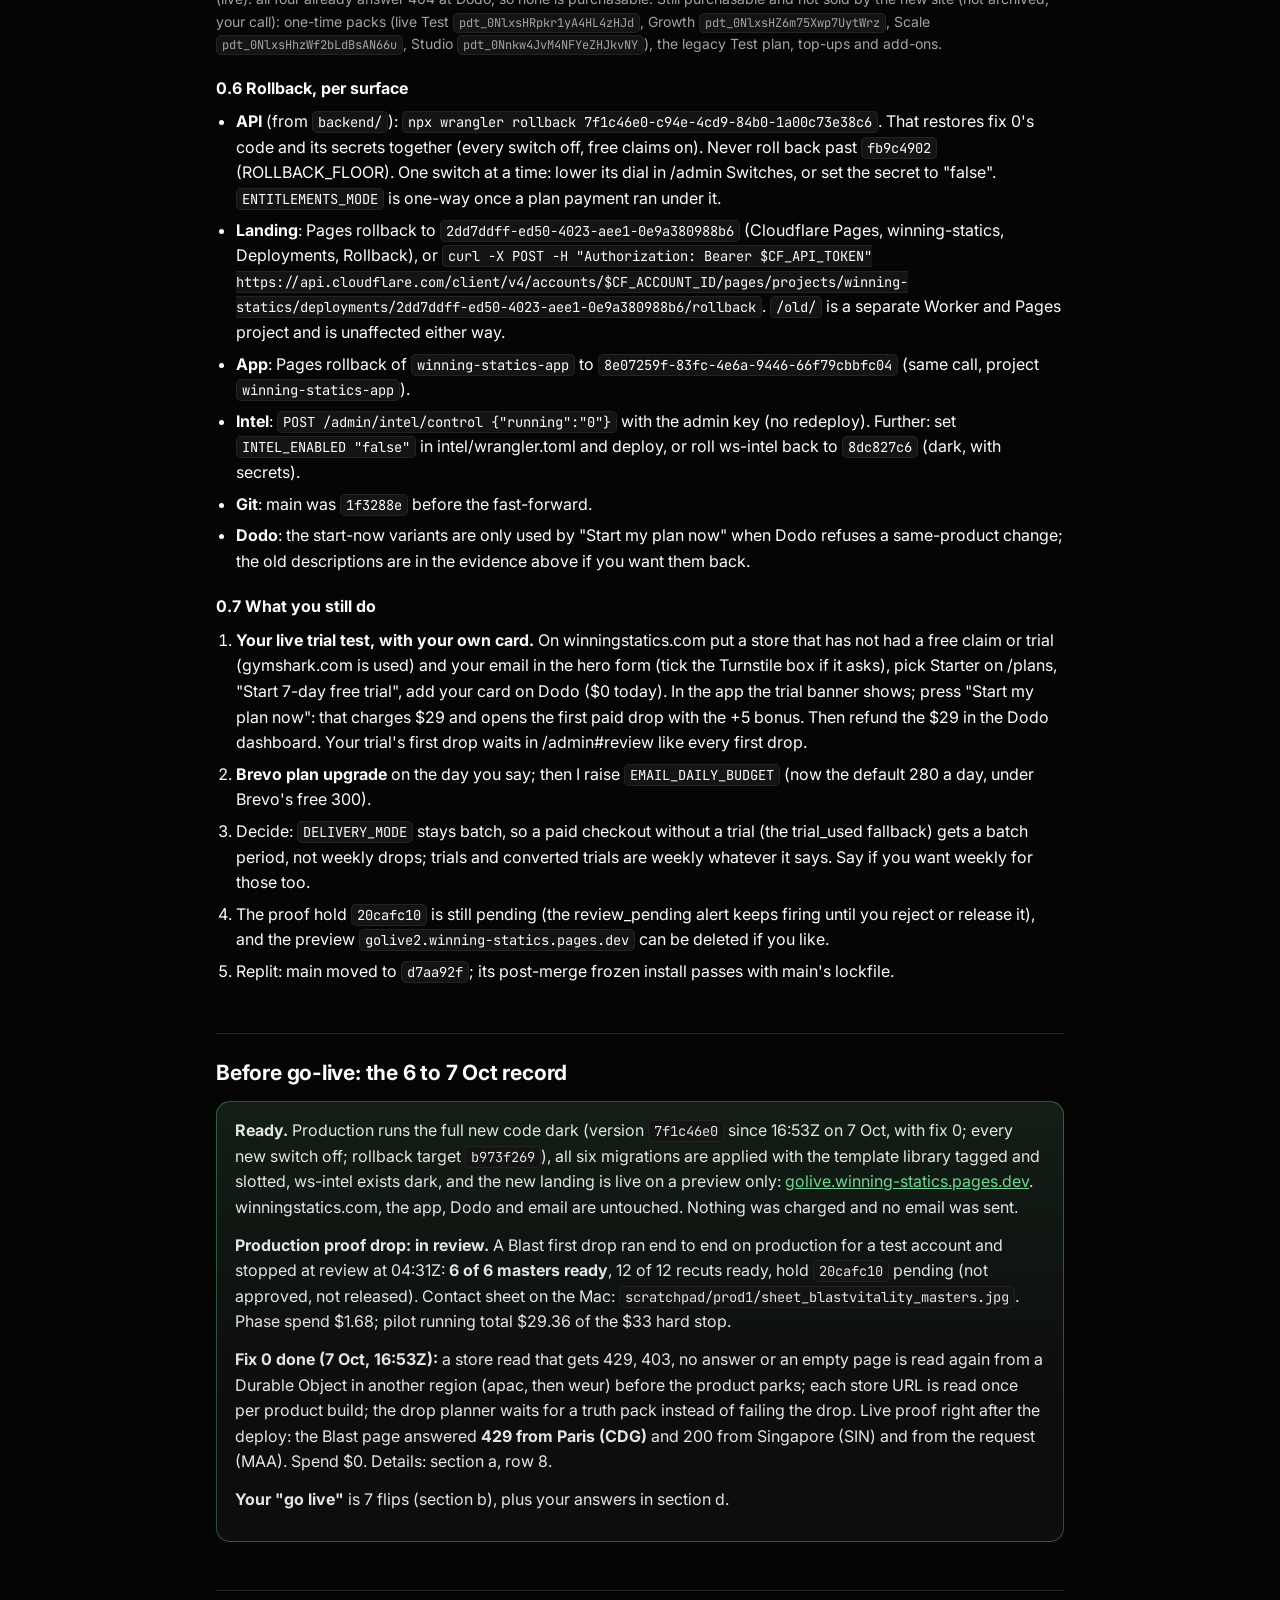
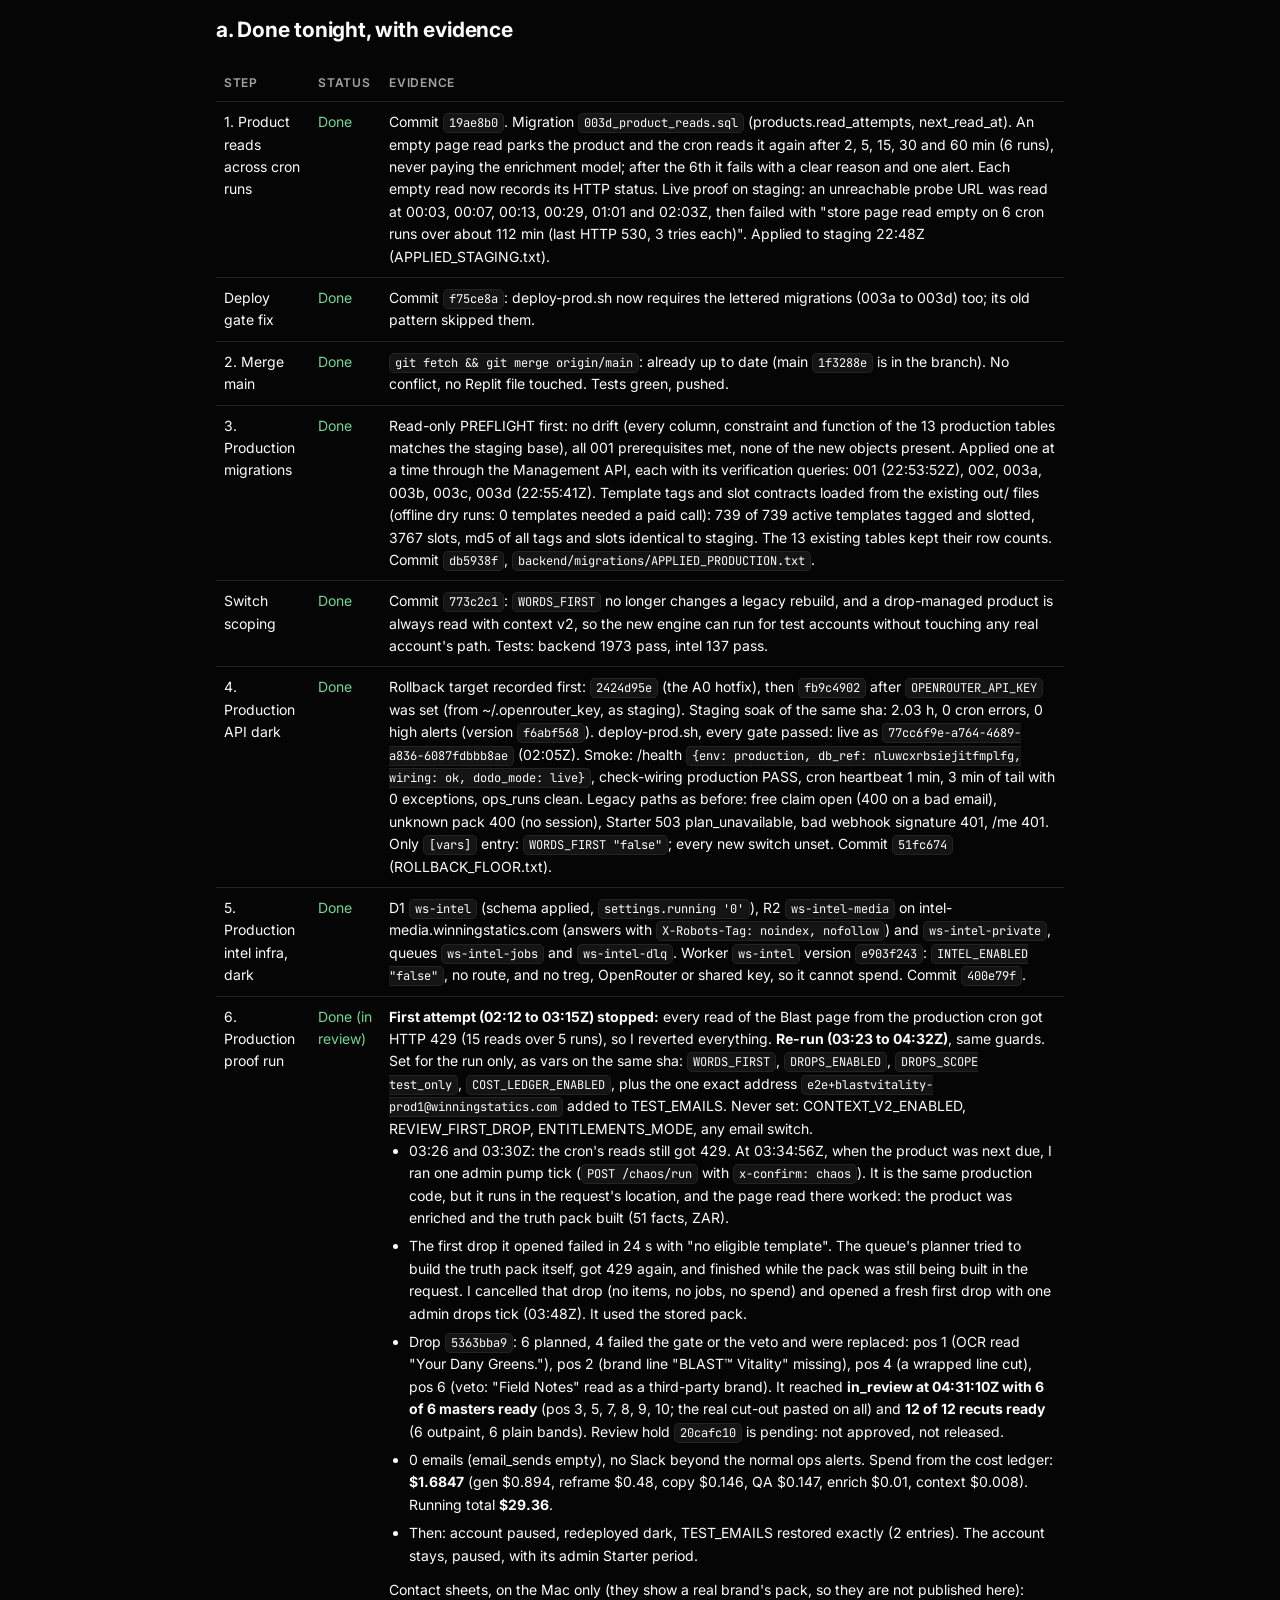
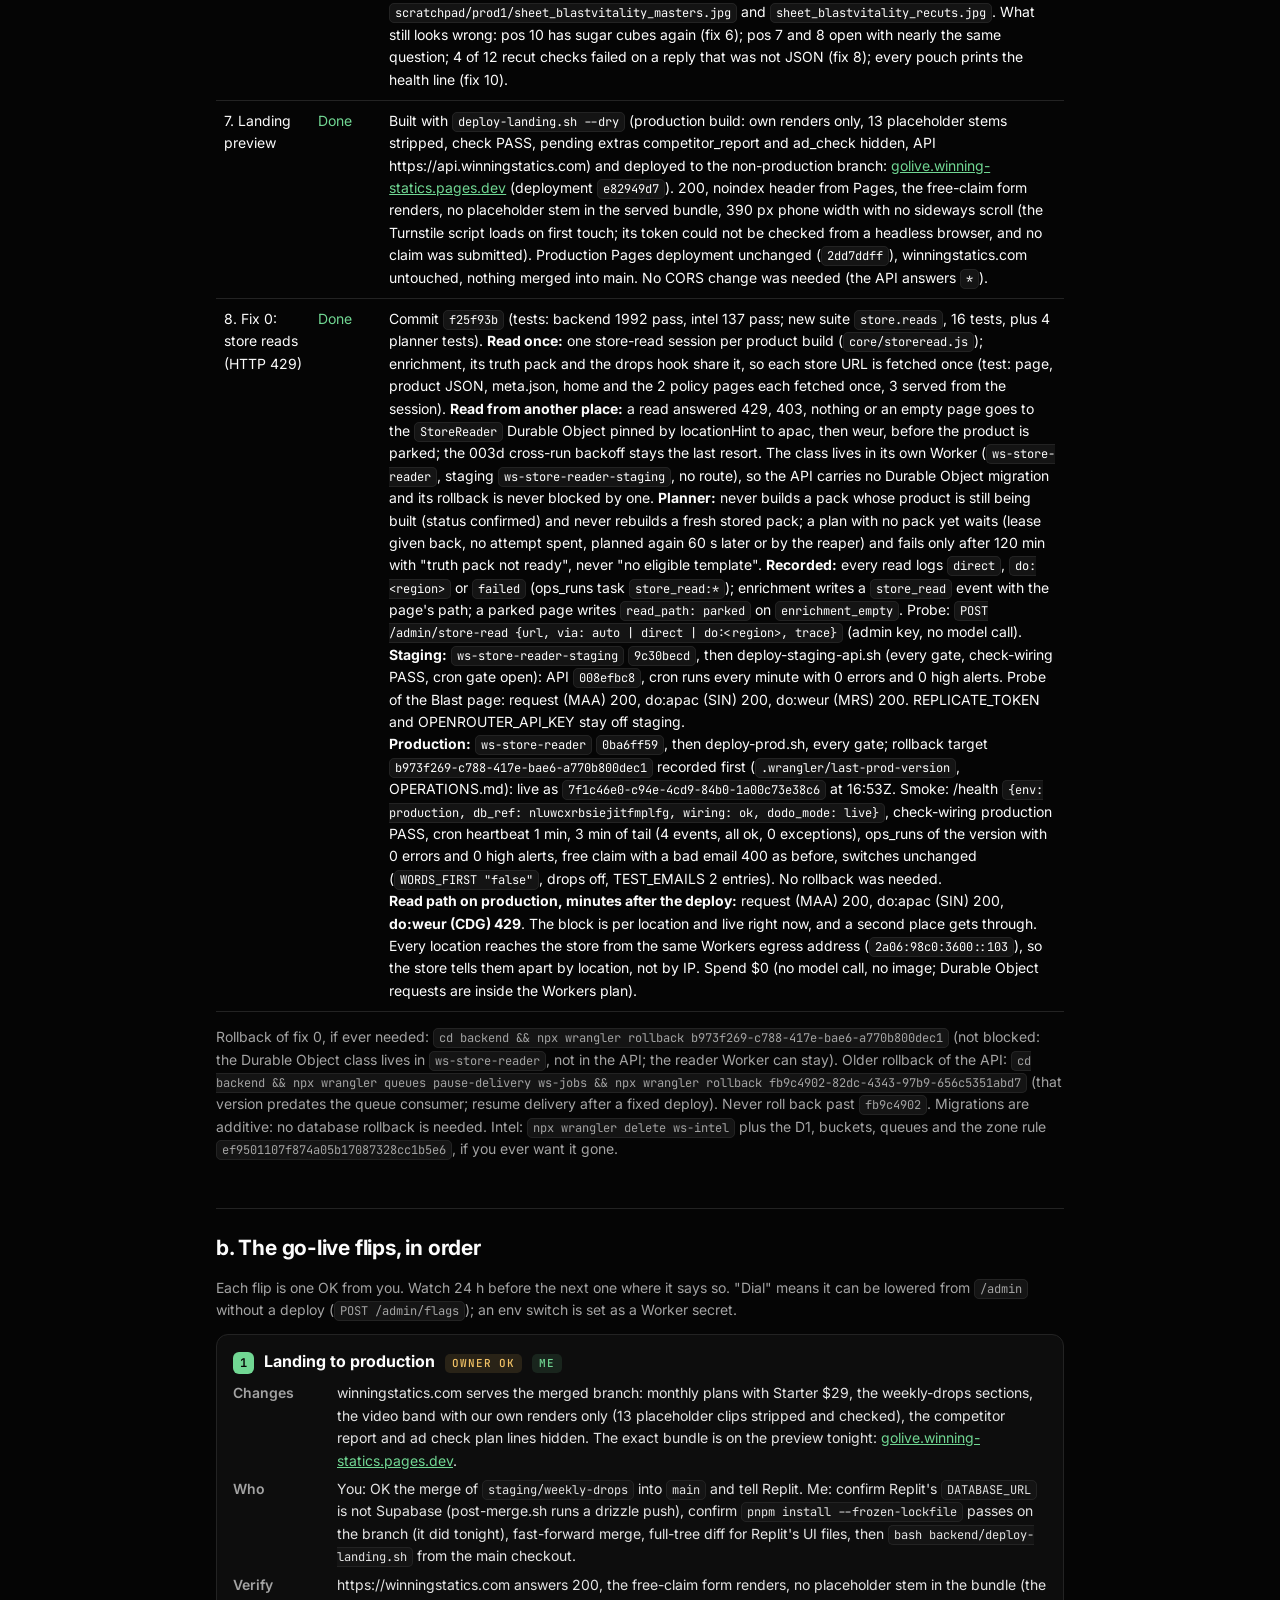
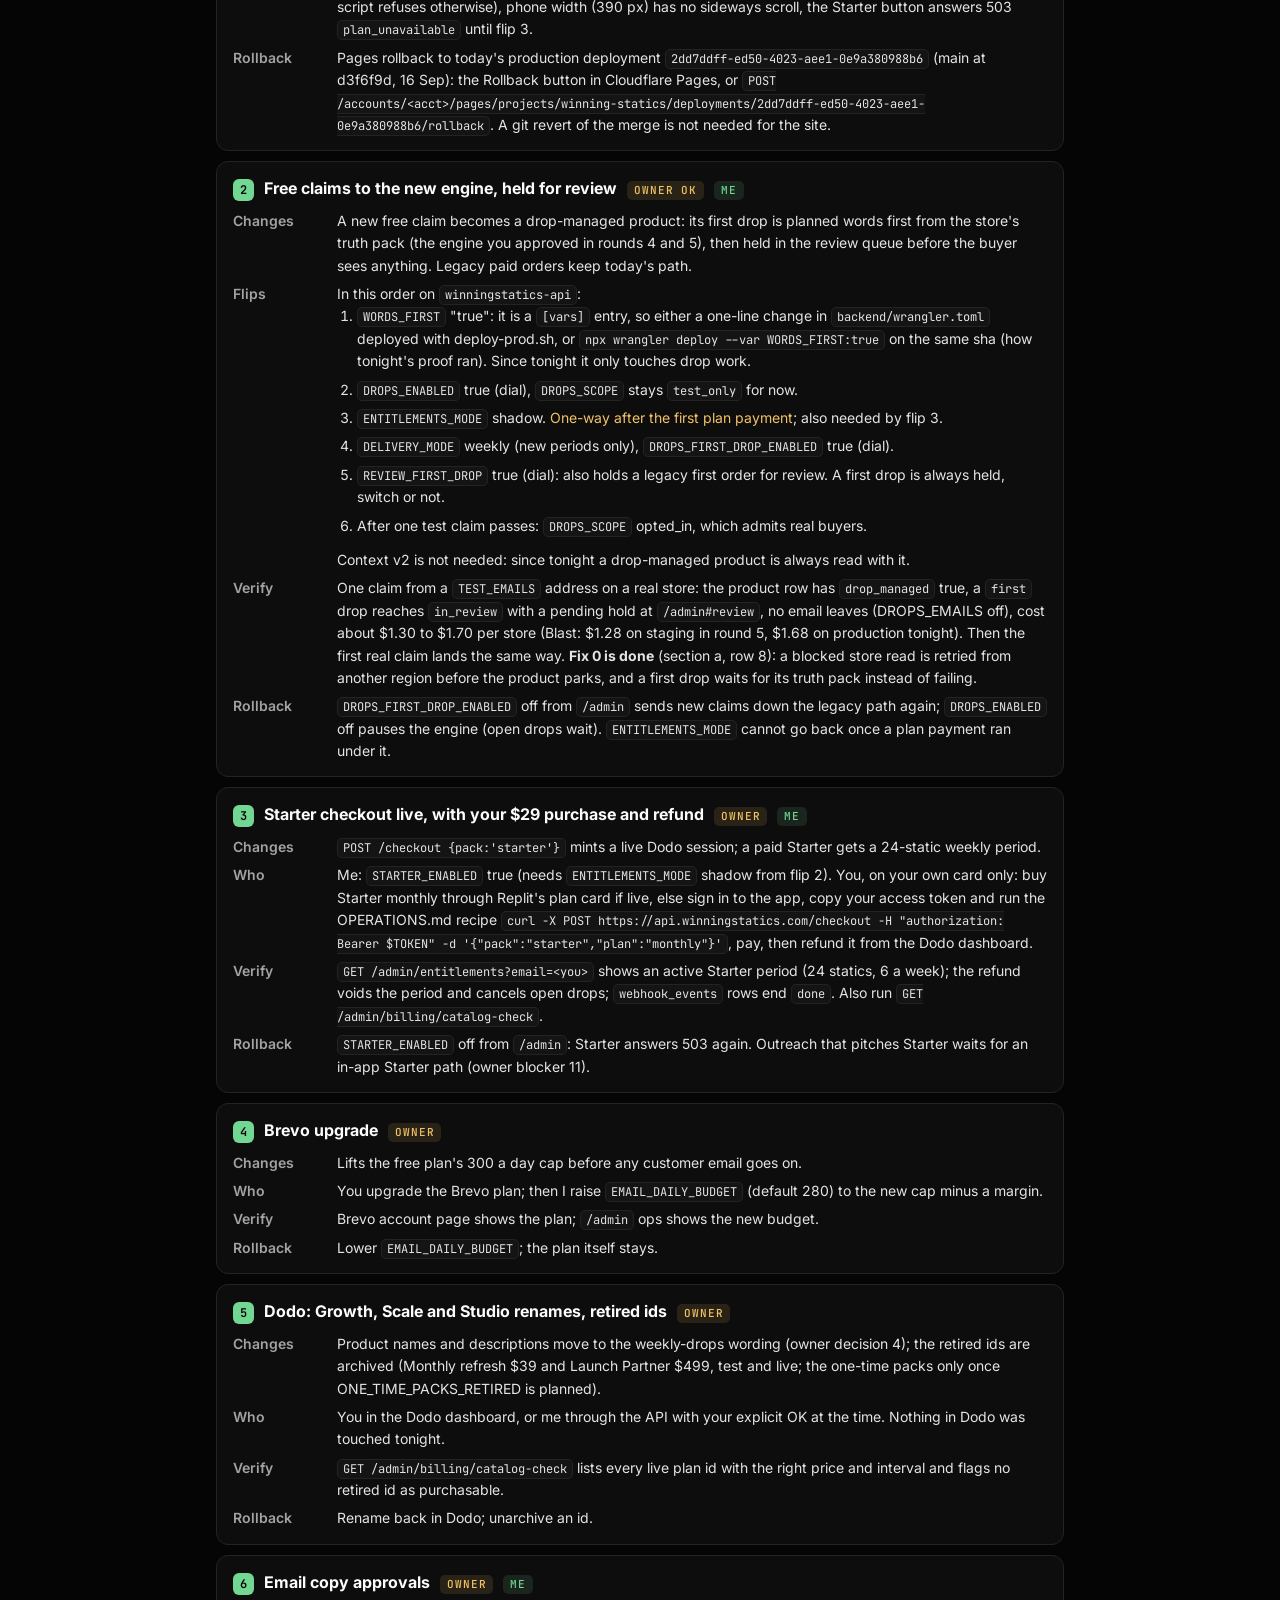
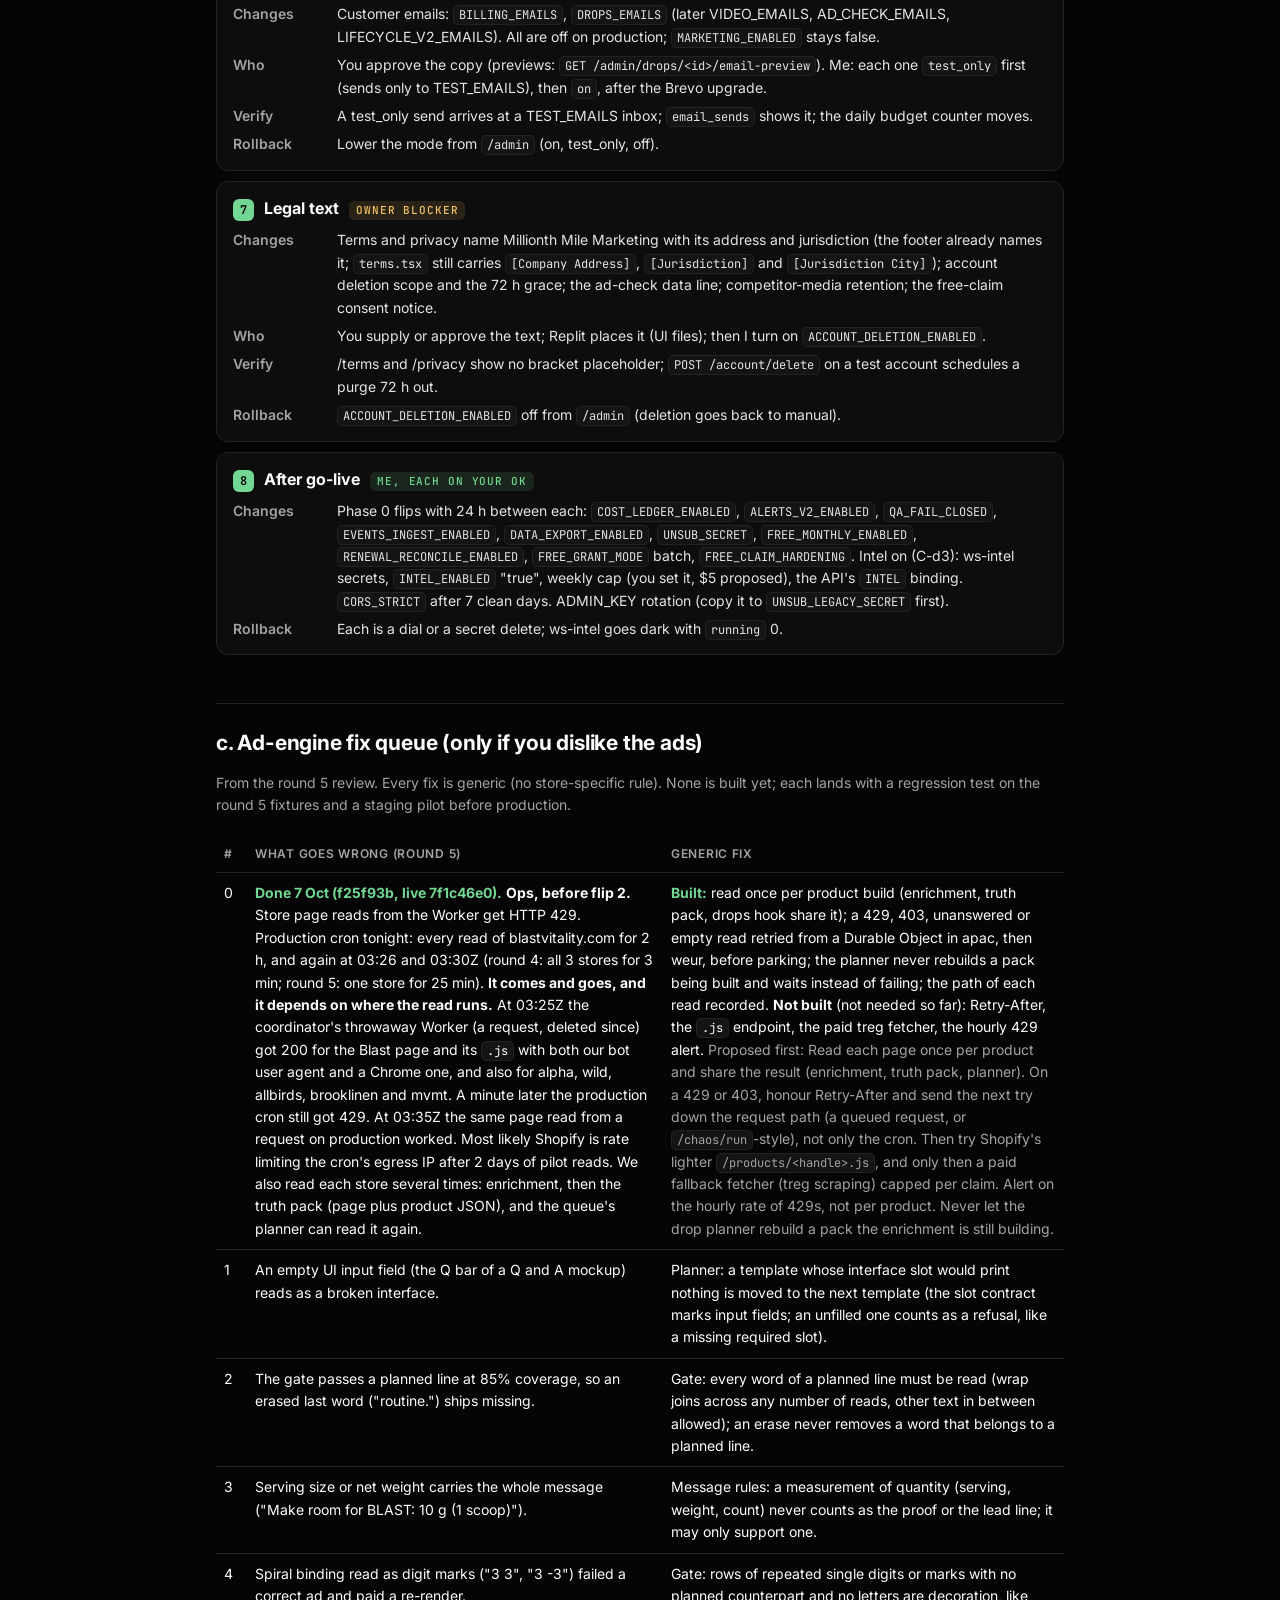
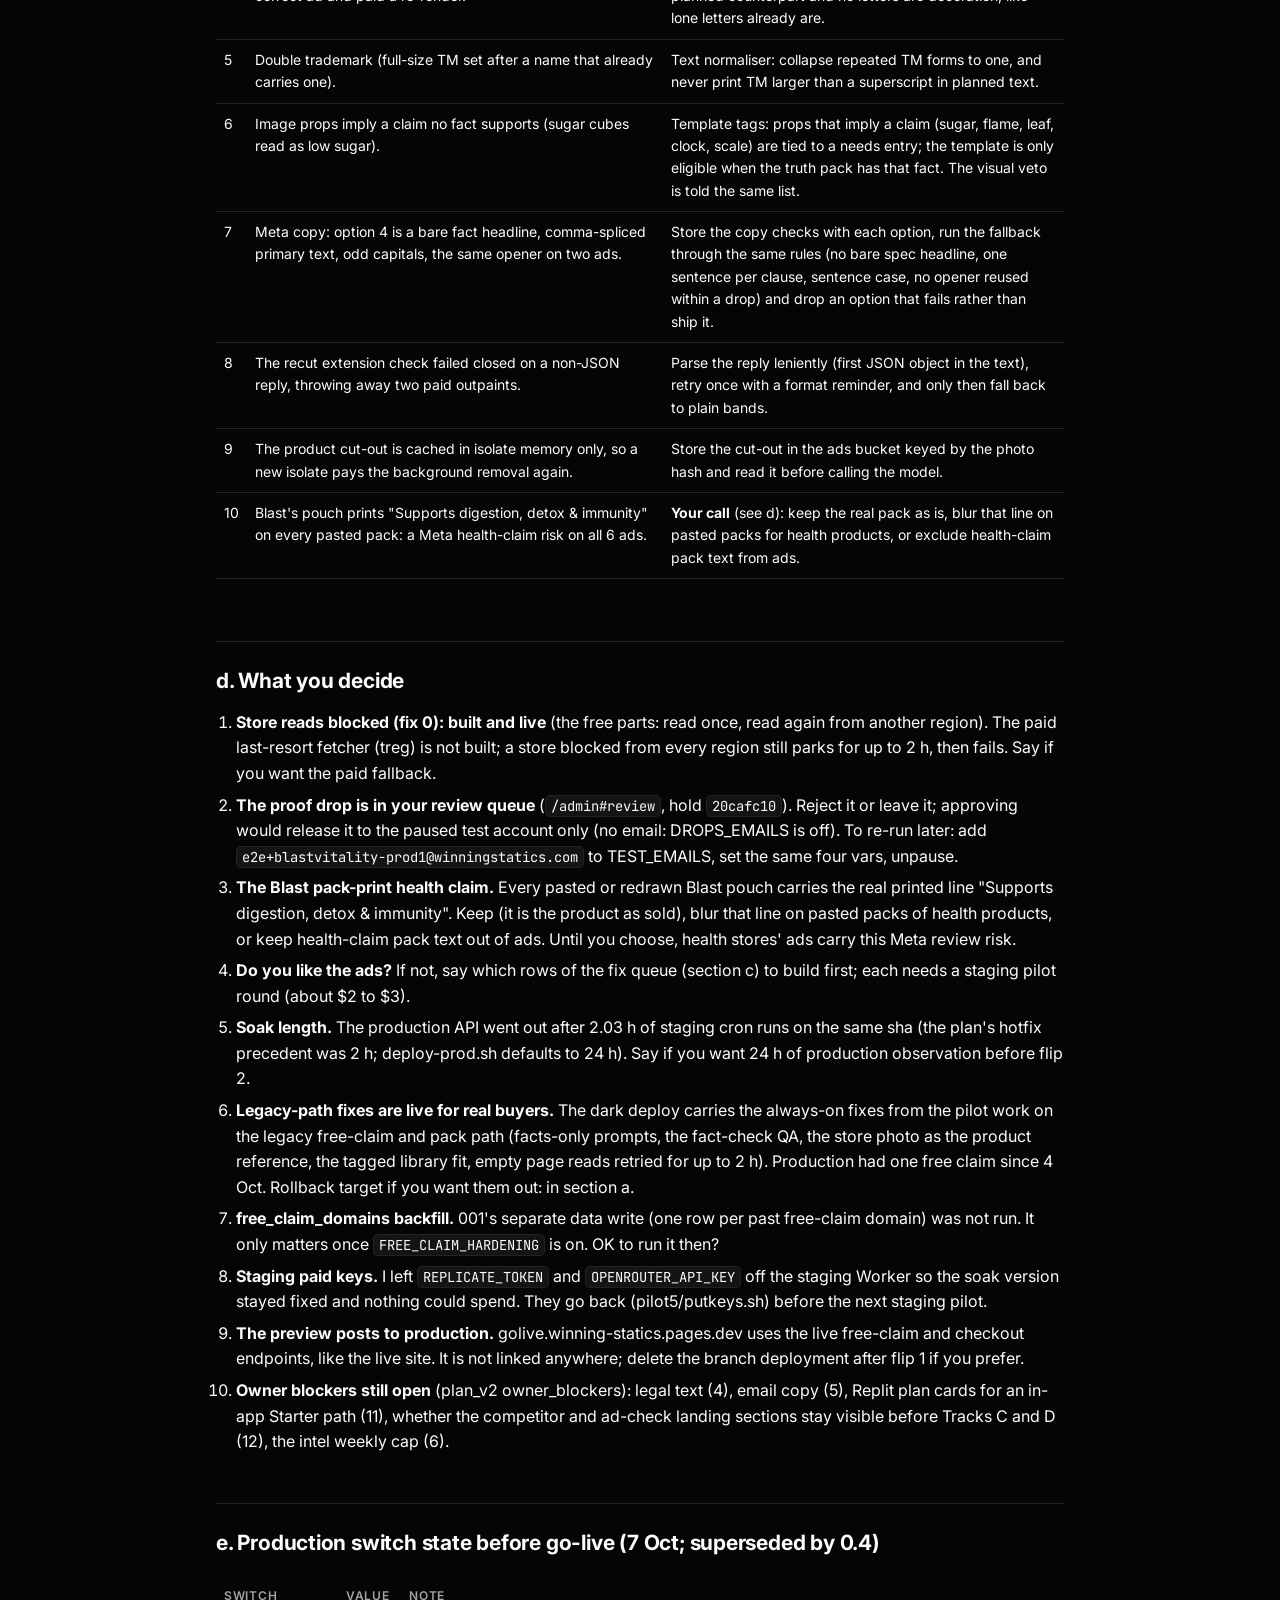
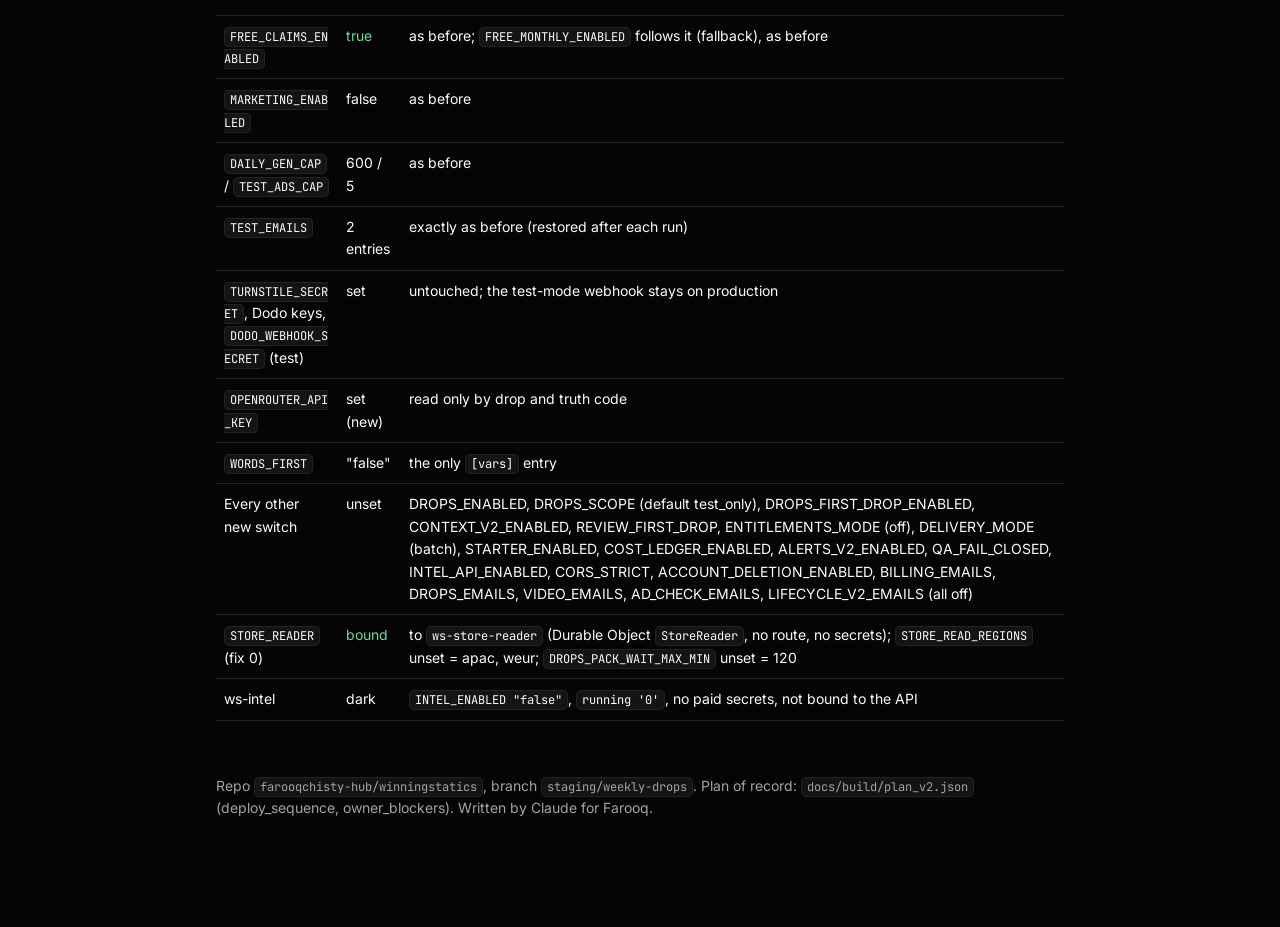
==== commit 41c62479: "Go-live runbook: LIVE on 8 Oct 2026, evidence, rollback per surface, owner's two steps Co-Authored-B" ====
--- a/go-live/index.html
+++ b/go-live/index.html
@@ -4,7 +4,7 @@
 <meta charset="utf-8">
 <meta name="viewport" content="width=device-width, initial-scale=1">
 <title>Winning Statics Go-Live Runbook</title>
-<meta name="description" content="What was done overnight on 6 to 7 Oct 2026, the ordered go-live flips with verify and rollback steps, and the ad-engine fix queue.">
+<meta name="description" content="Winning Statics is LIVE since 8 Oct 2026: the card-required 7-day trial, evidence, rollback for every surface, and what the owner still does. Below it, the 6 to 7 Oct overnight record.">
 <meta name="robots" content="noindex,nofollow">
 <link rel="preconnect" href="https://fonts.googleapis.com">
 <link href="https://fonts.googleapis.com/css2?family=Inter:wght@400;500;600;700&family=JetBrains+Mono:wght@400;500&display=swap" rel="stylesheet">
@@ -53,9 +53,70 @@
 </head>
 <body>
 <main>
-<div class="eyebrow">Winning Statics · go-live runbook · night of 6 to 7 Oct 2026</div>
+<div class="eyebrow">Winning Statics · go-live runbook · LIVE 8 Oct 2026</div>
 <h1>Go-live runbook</h1>
-<p class="lede">Everything that could not touch a real visitor was done overnight. Every switch that changes the public site, charges a card, sends an email or turns the new engine on for real visitors is listed below, in order, for your single "go live".</p>
+<p class="lede">Winning Statics is live. Section 0 is the go-live of 8 Oct 2026; everything under it is the record of the night of 6 to 7 Oct, kept as it was.</p>
+
+<div class="card tldr">
+<p><strong class="ok">LIVE since 8 Oct 2026 (about 19:20Z on 7 Oct).</strong> winningstatics.com sells the card-required 7-day trial: the hero form posts <code>POST /trial/lead</code> and opens <code>/plans</code>, every plan button says "Start 7-day free trial", the checkout is Dodo LIVE with a 7-day trial and a card required. Production API runs main <code>d7aa92f</code> with every go-live switch on (section 0.4), ws-intel runs with a $5 weekly cap, and the app is redeployed against the production API. Nothing was charged and no email went to a non-test address.</p>
+<p><strong>Your two steps:</strong> (a) your own live trial test with your card, then "Start my plan now" ($29 on Starter) and a refund in Dodo; (b) the Brevo plan upgrade on the day you choose, then I raise <code>EMAIL_DAILY_BUDGET</code>. Details in 0.6.</p>
+</div>
+
+<h2>0. Go-live, 8 Oct 2026: evidence</h2>
+<div class="wrap"><table>
+<tr><th>Step</th><th>Status</th><th>Evidence</th></tr>
+<tr><td>1. Integrate</td><td class="ok">Done</td><td><code>origin/trial-frontend</code> merged into <code>staging/weekly-drops</code> (<code>9f8e9f7</code>, no conflict; frontend copy only, no Replit layout or animation touched; no file deleted against main). <code>git merge origin/main</code>: already up to date. The landing parity test still asked for the retired free plan line, so it now checks the trial FAQ (<code>bc94395</code>). Backend tests 2076 pass, intel 137 pass; landing and app typecheck and build clean. Pushed.</td></tr>
+<tr><td>2. Staging E2E</td><td class="ok">Done</td><td>Landing on <code>ws-landing-staging</code> (deployment <code>37340704</code>, API staging), app on <code>ws-app-staging</code> (<code>bbdcc06f</code>, API staging, staging Supabase). Local landing (vite on localhost, Turnstile test key) against api-staging, one agent-browser session: hero form with <code>e2e+trial-ui@winningstatics.com</code> and the Blast pouch URL, <code>POST /trial/lead</code> 200, redirect to <code>/plans?lead=</code> ("Your trial is ready for blastvitality.com"), "Start 7-day free trial" on Growth. api-staging answered <code>/checkout</code> 500: the staging Worker holds no Dodo key on purpose (owner blocker 2, the TEST webhook still points at production), and the page showed "We could not open checkout". The same code on a local Worker (staging config, staging database, Dodo TEST key) with the same lead returned <code>https://test.checkout.dodopayments.com/session/cks_0NpEzkBC6PqUHAWkJ7HwE</code>; read with curl: test Growth monthly <code>pdt_0NnkVnYKhJKqE90f2BTDf</code>, <code>trial_period_days 7</code>, <code>payment_method_required true</code>, email prefilled. The page's own redirect loaded that Dodo test page in the headless browser once: nothing was typed or clicked there and the session was closed at once. Screenshots at 1440 and 390 px on the Mac: <code>scratchpad/golive2/s2-*.png</code>. The staging fixture that holds blastvitality.com was set aside for the run and restored exactly.</td></tr>
+<tr><td>3. Dodo (our products only)</td><td class="ok">Done</td><td><b>a.</b> 8 LIVE start-now variants created, cloned from the live plan products (same price and interval, <code>trial_period_days 0</code>, <code>trial_payment_method_optional false</code>, metadata <code>ws_variant start_now</code>), now in <code>PLAN_NOW_PRODUCTS.live</code> (<code>990cef6</code>): see 0.5. <b>b.</b> Read-only: all 8 live plan products have <code>trial_payment_method_optional false</code> and <code>zero_amount_payment_method_optional false</code>; nothing to change. <b>c.</b> Growth, Scale and Studio monthly descriptions rewritten to the weekly-drops wording (live, test, and the test start-now variants; only the description changed, checked field by field), for example "120 new static ads a month, delivered every Monday and built from what is winning in your niche, in 1:1, 4:5 and 9:16. Plus 4 product videos a month. Across up to 8 products." The old text promised 10 studio photos and 3 UGC videos. The names were already in Starter's weekly-drops pattern ("Growth Monthly - 120 Ads/mo"), so they stay. No Dodo product carries "every ad rebuildable once" (it survives only in the dashboard's mock API). Nothing deleted or archived; no business-wide setting touched.</td></tr>
+<tr><td>4. Production backend</td><td class="ok">Done</td><td>Main fast-forwarded <code>1f3288e</code> to <code>d7aa92f</code> and pushed. First, the branch's pnpm-lock.yaml went back to main's (<code>ca60564</code>): the branch carried a pnpm 9 rewrite with no dependency change, which pnpm 10 (Replit's post-merge frozen install) refuses; main's file passes pnpm 10 <code>--frozen-lockfile</code>. Config (<code>d7aa92f</code>): <code>WORDS_FIRST "true"</code>, the INTEL service binding, ws-intel <code>INTEL_ENABLED "true"</code>. Staging redeployed on that sha (<code>3a268078</code>, cron ran). Rollback recorded: <code>7f1c46e0</code>. <code>deploy-prod.sh --soak-hours=0</code> (owner: no soak), every gate passed: live as <code>262d4e9a</code>, smoke PASS (health, check-wiring, heartbeat, 3 min tail clean). Switches then set in one bulk (0.4); ws-intel got its keys and <code>running 1</code>, <code>weekly_cap_usd 5</code>. Smoke after the switches: <code>/health</code> ok, check-wiring PASS, cron heartbeat 1 min, ticks ok (billing.tick, billing.backfill, drops.tick, intel.sync), failed_1h 0, two production tails on the final versions (3 min on 7ba566f9 plus the run around the switch flip) with 17 events, all ok, 0 exceptions. <code>/trial/lead</code>: 403 <code>bot_check</code> without a real Turnstile token, 400 <code>bad_email</code>, CORS <code>*</code>; <code>/free/claim</code> 410 <code>use_trial</code>. The real Turnstile asked for a human click in the headless browser (I do not solve challenges), so the smoke lead for <code>e2e+golive@winningstatics.com</code> was written straight to <code>customer_events</code> in the lead's own shape. <code>POST /checkout {starter, monthly, trial, lead}</code> returned LIVE <code>https://checkout.dodopayments.com/session/cks_0NpF4KefjOZu0MzwfiI7f</code>; read with curl only: product <code>pdt_0Np1JskOjpIwHfoaa0M5F</code> (Starter Monthly, live), <code>trial_period_days 7</code>, <code>payment_method_required true</code>. Never opened or paid. Then <code>TEST_EMAILS</code> restored exactly (2 entries) and the lead row deleted (0 trial leads left).</td></tr>
+<tr><td>5. Production frontends</td><td class="ok">Done</td><td>Rollbacks recorded: landing <code>2dd7ddff</code>, app <code>8e07259f</code>. <code>bash backend/deploy-landing.sh</code> from main <code>d7aa92f</code>: branch gate PASS, 13 placeholder stems stripped, check PASS, pending extras hidden: <code>ad_check</code> only (the competitor report line shows: intel is on). Live as deployment <code>34d84f2c</code>. App built with <code>VITE_API_BASE=https://api.winningstatics.com</code> and deployed to <code>winning-statics-app</code> (<code>efbfbe54</code>). Verified: winningstatics.com 200 with the trial copy (meta and OG text, hero "Try it free for 7 days: 5 ads, $0 today", 4 "Start 7-day free trial" buttons, no "No card" or "free every month", the ad-check line hidden); <code>/plans</code> 200 with the "$0 today. Card needed." banner and all 4 plans; a <code>/trial/lead</code> call from the live origin reads its answer (CORS ok); <code>/old/</code> and <code>/old/terms</code> 200 with <code>X-Robots-Tag: noindex</code> and the robots meta; no placeholder stem in the bundle or served as video; 390 px: no sideways scroll on /, /plans and the app login; app.winningstatics.com 200 and its bundle calls the production API. Screenshots: <code>scratchpad/golive2/s5-*.png</code>.</td></tr>
+</table></div>
+
+<h3>0.4 Production switches now</h3>
+<div class="wrap"><table>
+<tr><th>Switch</th><th>Value</th></tr>
+<tr><td><code>TRIALS_ENABLED</code>, <code>WORDS_FIRST</code> (var), <code>DROPS_ENABLED</code>, <code>DROPS_FIRST_DROP_ENABLED</code>, <code>CONTEXT_V2_ENABLED</code>, <code>REVIEW_FIRST_DROP</code>, <code>STARTER_ENABLED</code>, <code>COST_LEDGER_ENABLED</code>, <code>ALERTS_V2_ENABLED</code>, <code>INTEL_API_ENABLED</code></td><td class="ok">true</td></tr>
+<tr><td><code>ENTITLEMENTS_MODE</code></td><td class="ok">enforce</td></tr>
+<tr><td><code>DROPS_SCOPE</code></td><td class="ok">opted_in (the only value that is not test-only: every account in drop_mode weekly, which every trial gets)</td></tr>
+<tr><td><code>BILLING_EMAILS</code>, <code>DROPS_EMAILS</code></td><td class="ok">on</td></tr>
+<tr><td><code>FREE_CLAIMS_ENABLED</code>, <code>FREE_MONTHLY_ENABLED</code></td><td>false</td></tr>
+<tr><td><code>MARKETING_ENABLED</code> / <code>POLICY_FILTER</code> / <code>DAILY_GEN_CAP</code></td><td>"false" / unset / 600 (unchanged)</td></tr>
+<tr><td><code>TEST_EMAILS</code>, <code>TEST_ADS_CAP</code></td><td>2 entries (exactly as before) / 5</td></tr>
+<tr><td>ws-intel</td><td class="ok"><code>INTEL_ENABLED "true"</code>, running 1, <code>weekly_cap_usd</code> 5, secrets TREG_TOKEN, OPENROUTER_API_KEY, INTEL_SHARED_KEY (the API has the same shared key, in <code>~/.ws_intel_shared_key</code> on the Mac)</td></tr>
+<tr><td>Not changed</td><td><code>DELIVERY_MODE</code> (batch), <code>RENEWAL_RECONCILE_ENABLED</code>, <code>QA_FAIL_CLOSED</code>, <code>FREE_CLAIM_HARDENING</code>, <code>CORS_STRICT</code>, <code>ACCOUNT_DELETION_ENABLED</code>, <code>UNSUB_SECRET</code>, <code>VIDEO_*</code>, <code>AD_CHECK_*</code> (all unset)</td></tr>
+</table></div>
+
+<h3>0.5 Dodo ids</h3>
+<div class="wrap"><table>
+<tr><th>Plan</th><th>Live start-now, month</th><th>Live start-now, year</th></tr>
+<tr><td>Starter</td><td><code>pdt_0NpF0bOVP7pQ8WajkhVCz</code></td><td><code>pdt_0NpF0bRhKEwkLndKPeTHD</code></td></tr>
+<tr><td>Growth</td><td><code>pdt_0NpF0bUkDu1vtKVt79j6T</code></td><td><code>pdt_0NpF0bXucf2VAYwOzSQry</code></td></tr>
+<tr><td>Scale</td><td><code>pdt_0NpF0bkdLNuZeMqFfXTz3</code></td><td><code>pdt_0NpF0bnkiigkPAomJhC6r</code></td></tr>
+<tr><td>Studio</td><td><code>pdt_0NpF0bqnaPolYtORYFZBC</code></td><td><code>pdt_0NpF0btdeq7Keaw5DGlsr</code></td></tr>
+</table></div>
+<p class="small">Descriptions rewritten: live <code>pdt_0NnkVppgvmSG9jGW8hKAP</code>, <code>pdt_0NnkVprTFNXpnDyzxqRIY</code>, <code>pdt_0Nnkw4LOoDe5UjxVGU3nj</code>; test <code>pdt_0NnkVnYKhJKqE90f2BTDf</code>, <code>pdt_0NnkVngrYpO8I88dHIJ8L</code>, <code>pdt_0Nnkw3y12iGu7bAlexZWo</code>, <code>pdt_0NpEnSjs1doBypy0II6c0</code>, <code>pdt_0NpEnStq0badoOeidJcCh</code>, <code>pdt_0NpEnT5HMGvYCVIJCWoQR</code> (the annual ones already read "Everything in ... Monthly, billed once a year"). Retired ids (catalog-check list, not touched): Monthly refresh $39 <code>pdt_0NlW2cEYwklFuPMgMo2ON</code> (test) and <code>pdt_0NlxsI58tT9mepAefCRMu</code> (live), Launch Partner $499 <code>pdt_0NmBPvu4odyVtnTv66y7b</code> (test) and <code>pdt_0NmBjDDOEBybarBwun5dO</code> (live): all four already answer 404 at Dodo, so none is purchasable. Still purchasable and not sold by the new site (not archived, your call): one-time packs (live Test <code>pdt_0NlxsHRpkr1yA4HL4zHJd</code>, Growth <code>pdt_0NlxsHZ6m75Xwp7UytWrz</code>, Scale <code>pdt_0NlxsHhzWf2bLdBsAN66u</code>, Studio <code>pdt_0Nnkw4JvM4NFYeZHJkvNY</code>), the legacy Test plan, top-ups and add-ons.</p>
+
+<h3>0.6 Rollback, per surface</h3>
+<ul>
+<li><b>API</b> (from <code>backend/</code>): <code>npx wrangler rollback 7f1c46e0-c94e-4cd9-84b0-1a00c73e38c6</code>. That restores fix 0's code and its secrets together (every switch off, free claims on). Never roll back past <code>fb9c4902</code> (ROLLBACK_FLOOR). One switch at a time: lower its dial in /admin Switches, or set the secret to "false". <code>ENTITLEMENTS_MODE</code> is one-way once a plan payment ran under it.</li>
+<li><b>Landing</b>: Pages rollback to <code>2dd7ddff-ed50-4023-aee1-0e9a380988b6</code> (Cloudflare Pages, winning-statics, Deployments, Rollback), or <code>curl -X POST -H "Authorization: Bearer $CF_API_TOKEN" https://api.cloudflare.com/client/v4/accounts/$CF_ACCOUNT_ID/pages/projects/winning-statics/deployments/2dd7ddff-ed50-4023-aee1-0e9a380988b6/rollback</code>. <code>/old/</code> is a separate Worker and Pages project and is unaffected either way.</li>
+<li><b>App</b>: Pages rollback of <code>winning-statics-app</code> to <code>8e07259f-83fc-4e6a-9446-66f79cbbfc04</code> (same call, project <code>winning-statics-app</code>).</li>
+<li><b>Intel</b>: <code>POST /admin/intel/control {"running":"0"}</code> with the admin key (no redeploy). Further: set <code>INTEL_ENABLED "false"</code> in intel/wrangler.toml and deploy, or roll ws-intel back to <code>8dc827c6</code> (dark, with secrets).</li>
+<li><b>Git</b>: main was <code>1f3288e</code> before the fast-forward.</li>
+<li><b>Dodo</b>: the start-now variants are only used by "Start my plan now" when Dodo refuses a same-product change; the old descriptions are in the evidence above if you want them back.</li>
+</ul>
+
+<h3>0.7 What you still do</h3>
+<ol>
+<li><b>Your live trial test, with your own card.</b> On winningstatics.com put a store that has not had a free claim or trial (gymshark.com is used) and your email in the hero form (tick the Turnstile box if it asks), pick Starter on /plans, "Start 7-day free trial", add your card on Dodo ($0 today). In the app the trial banner shows; press "Start my plan now": that charges $29 and opens the first paid drop with the +5 bonus. Then refund the $29 in the Dodo dashboard. Your trial's first drop waits in /admin#review like every first drop.</li>
+<li><b>Brevo plan upgrade</b> on the day you say; then I raise <code>EMAIL_DAILY_BUDGET</code> (now the default 280 a day, under Brevo's free 300).</li>
+<li>Decide: <code>DELIVERY_MODE</code> stays batch, so a paid checkout without a trial (the trial_used fallback) gets a batch period, not weekly drops; trials and converted trials are weekly whatever it says. Say if you want weekly for those too.</li>
+<li>The proof hold <code>20cafc10</code> is still pending (the review_pending alert keeps firing until you reject or release it), and the preview <code>golive2.winning-statics.pages.dev</code> can be deleted if you like.</li>
+<li>Replit: main moved to <code>d7aa92f</code>; its post-merge frozen install passes with main's lockfile.</li>
+</ol>
+
+<h2>Before go-live: the 6 to 7 Oct record</h2>
+
 
 <div class="card tldr">
 <p><strong>Ready.</strong> Production runs the full new code dark (version <code>7f1c46e0</code> since 16:53Z on 7 Oct, with fix 0; every new switch off; rollback target <code>b973f269</code>), all six migrations are applied with the template library tagged and slotted, ws-intel exists dark, and the new landing is live on a preview only: <a href="https://golive.winning-statics.pages.dev">golive.winning-statics.pages.dev</a>. winningstatics.com, the app, Dodo and email are untouched. Nothing was charged and no email was sent.</p>
@@ -188,7 +249,7 @@
 </ol>
 
 
-<h2>e. Production switch state right now</h2>
+<h2>e. Production switch state before go-live (7 Oct; superseded by 0.4)</h2>
 <div class="wrap"><table>
 <tr><th>Switch</th><th>Value</th><th>Note</th></tr>
 <tr><td><code>FREE_CLAIMS_ENABLED</code></td><td class="ok">true</td><td>as before; <code>FREE_MONTHLY_ENABLED</code> follows it (fallback), as before</td></tr>
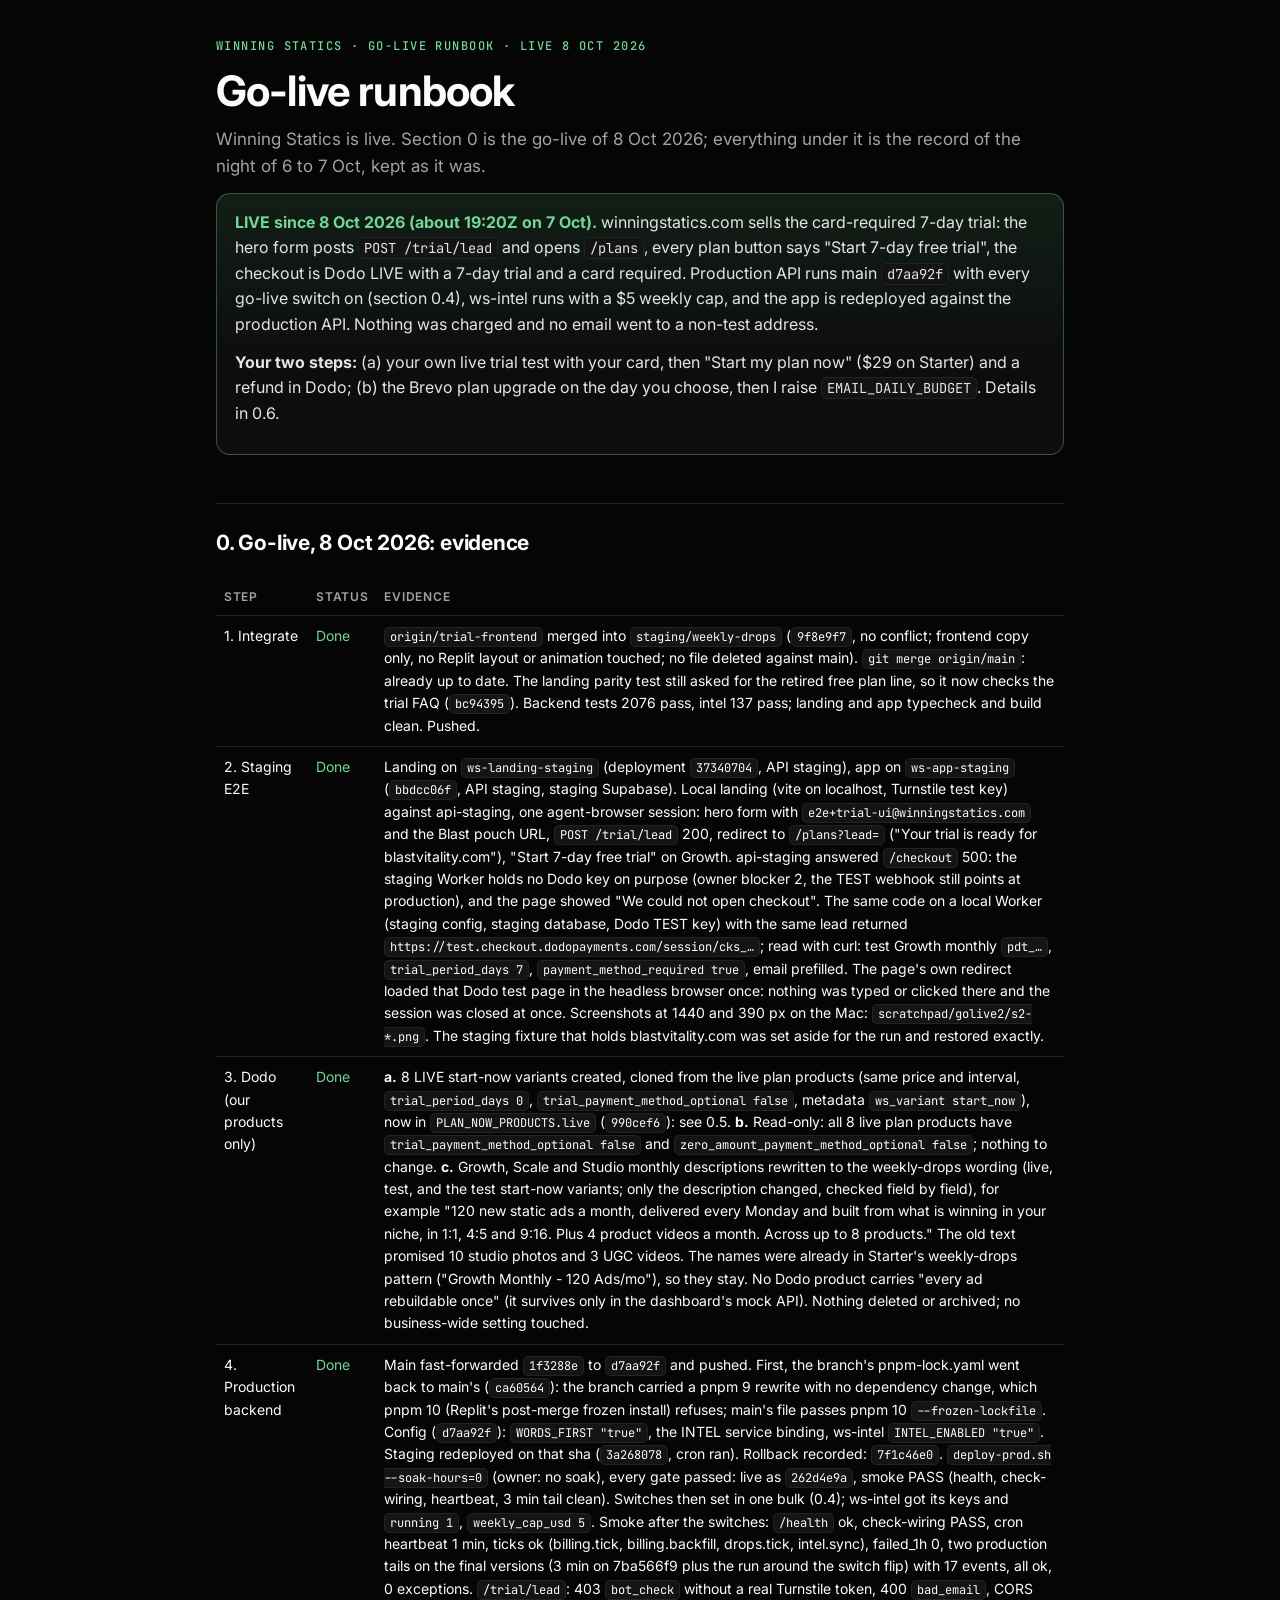
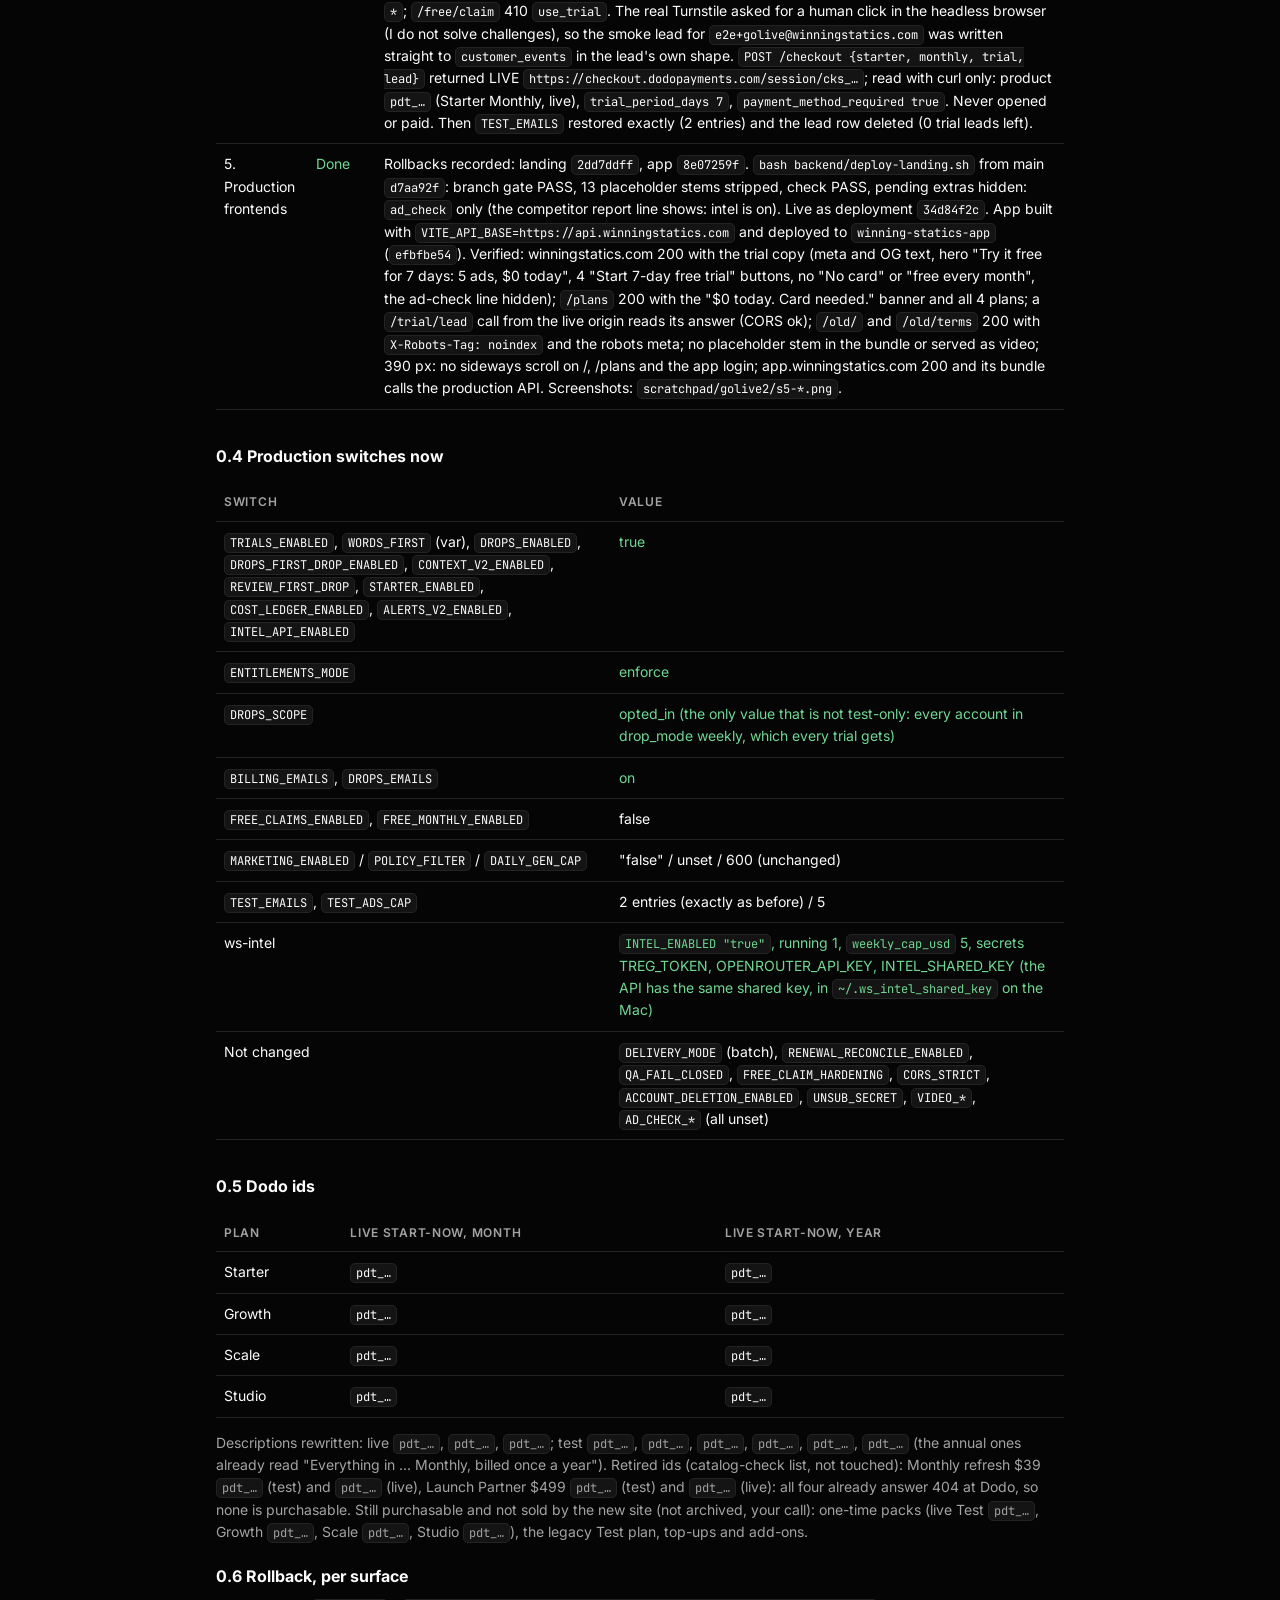
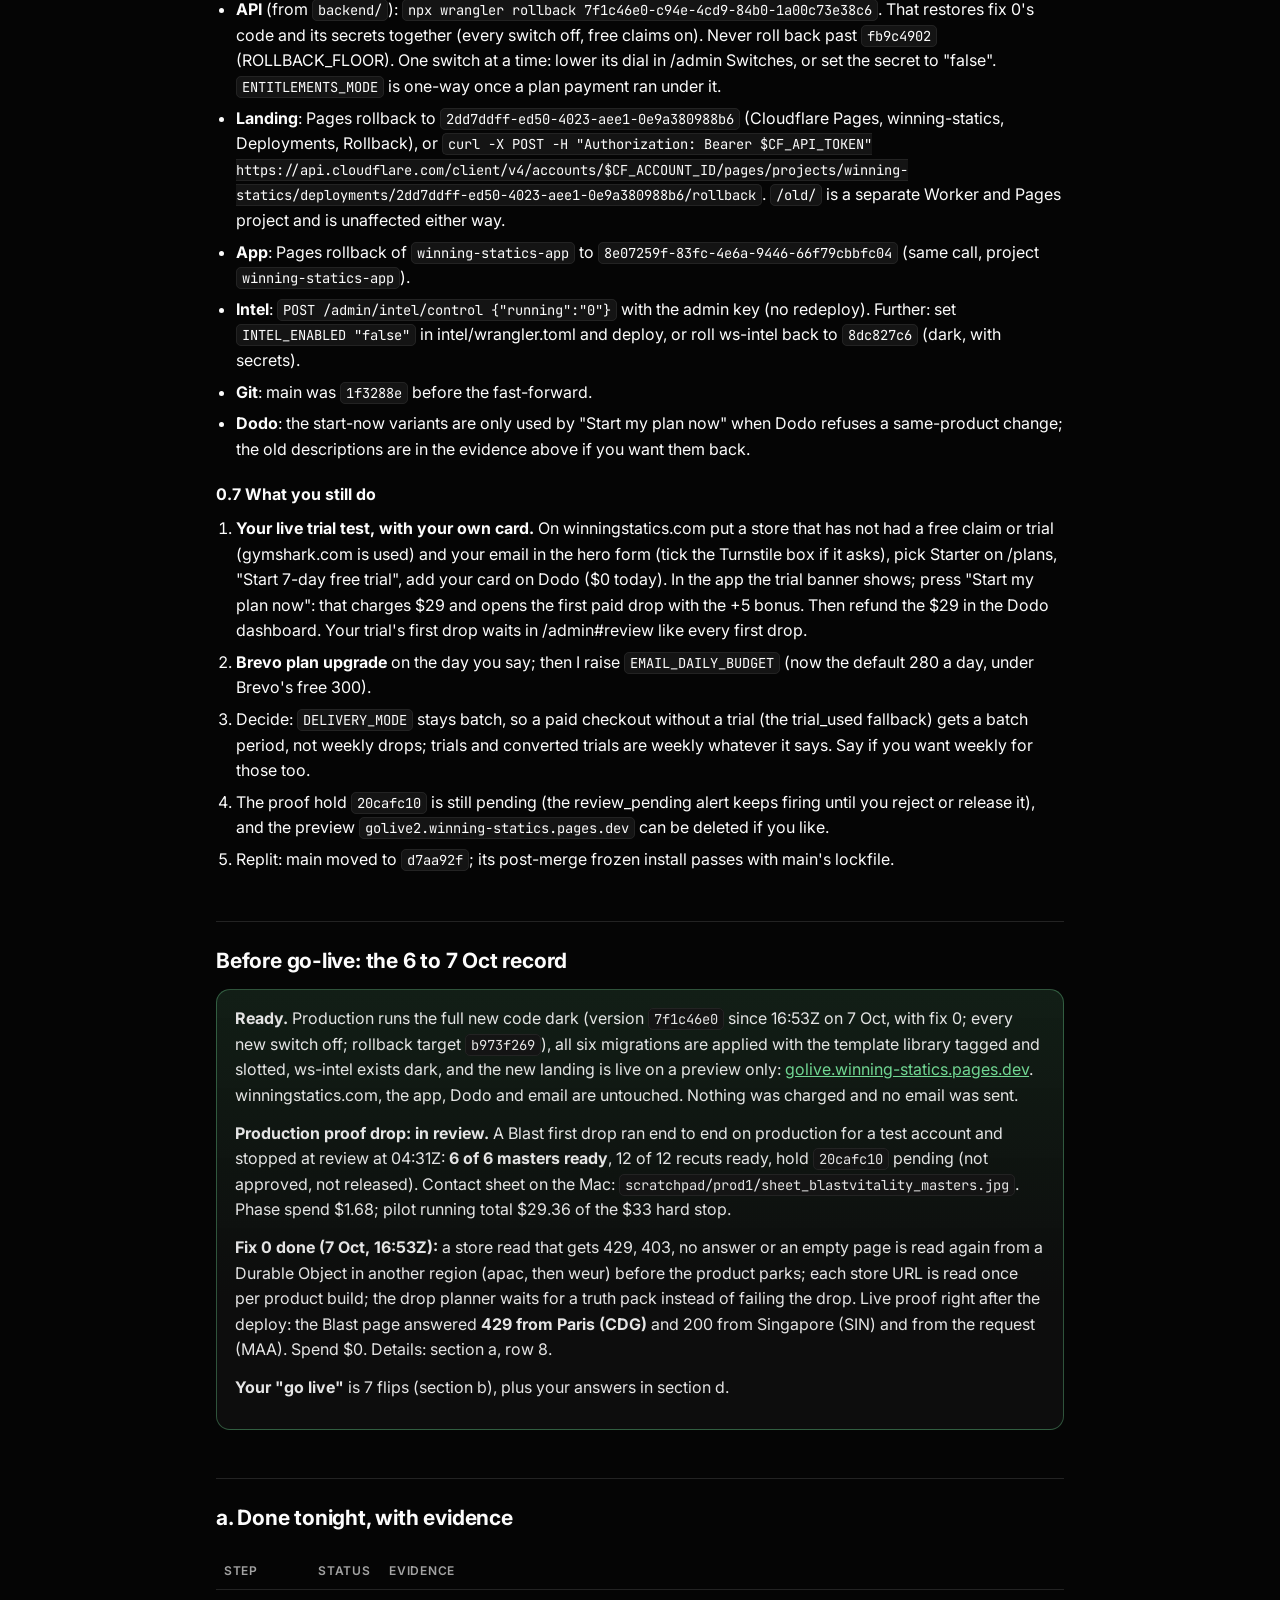
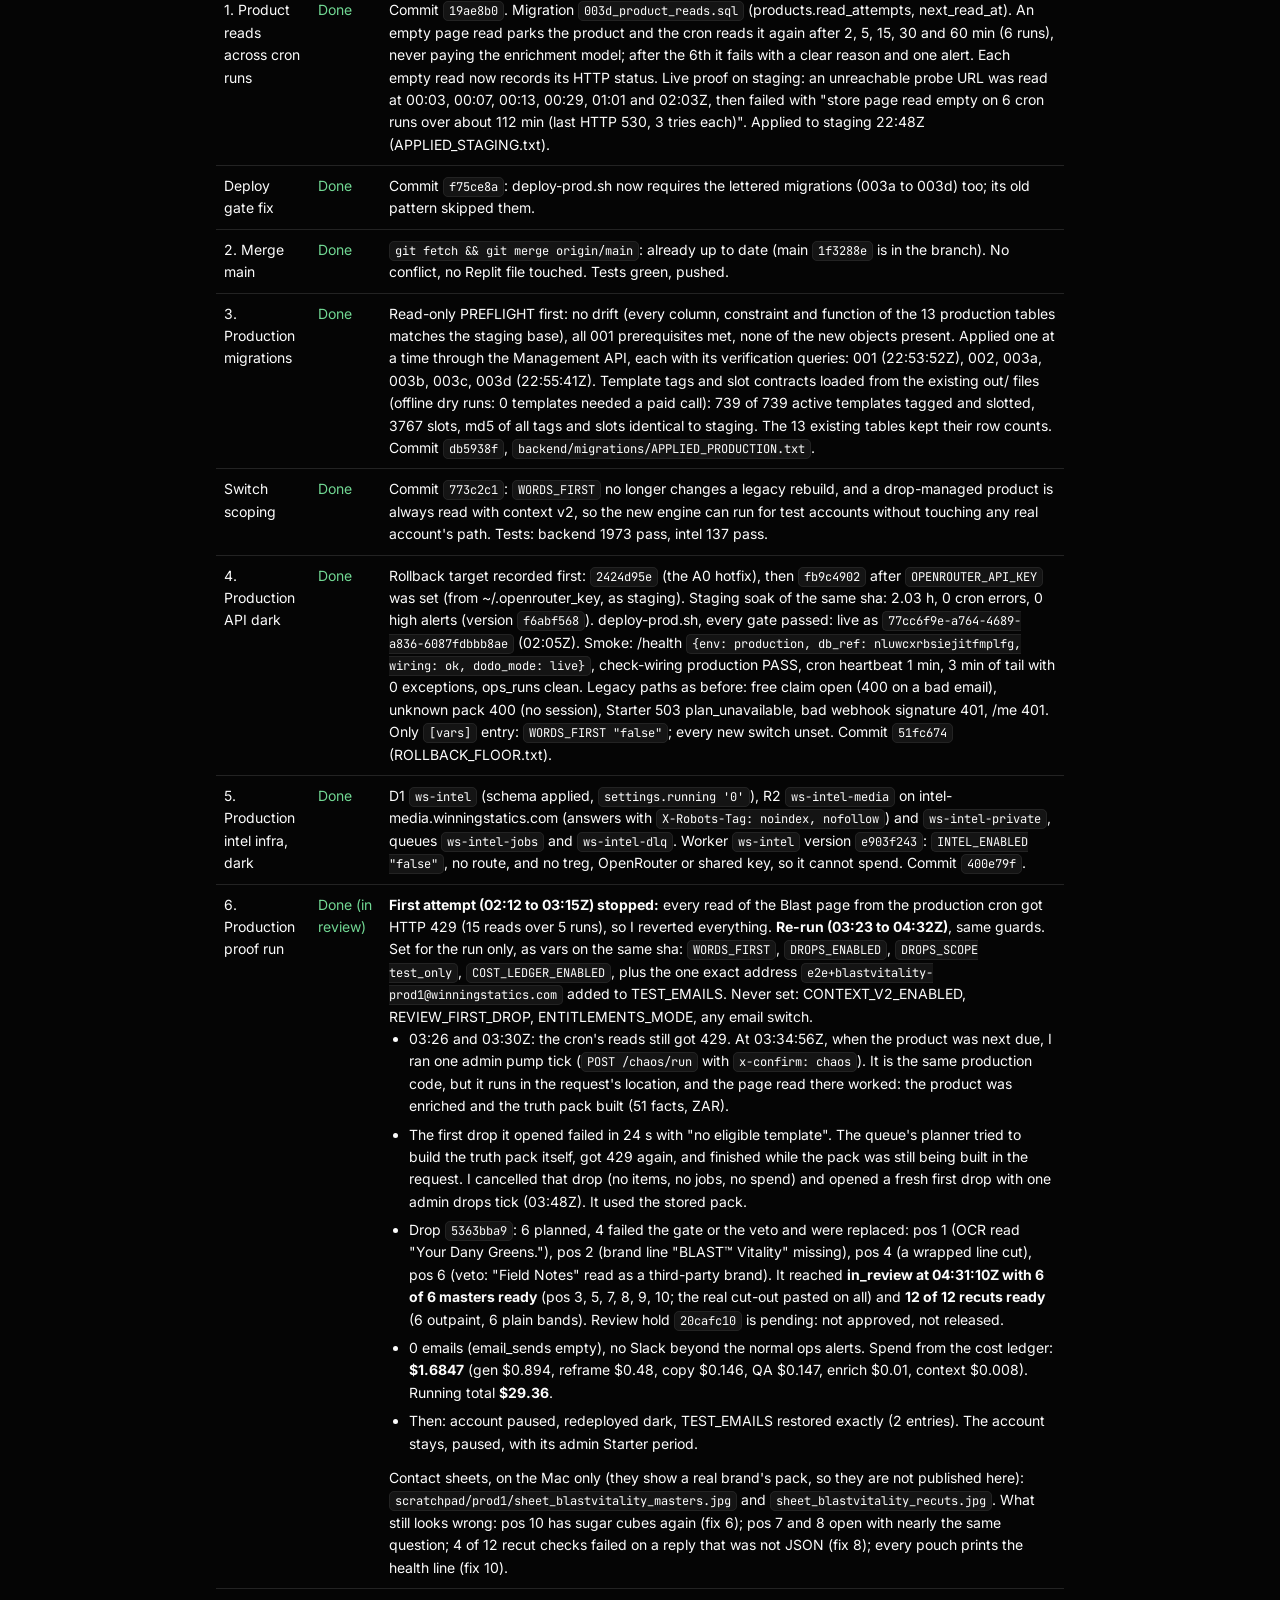
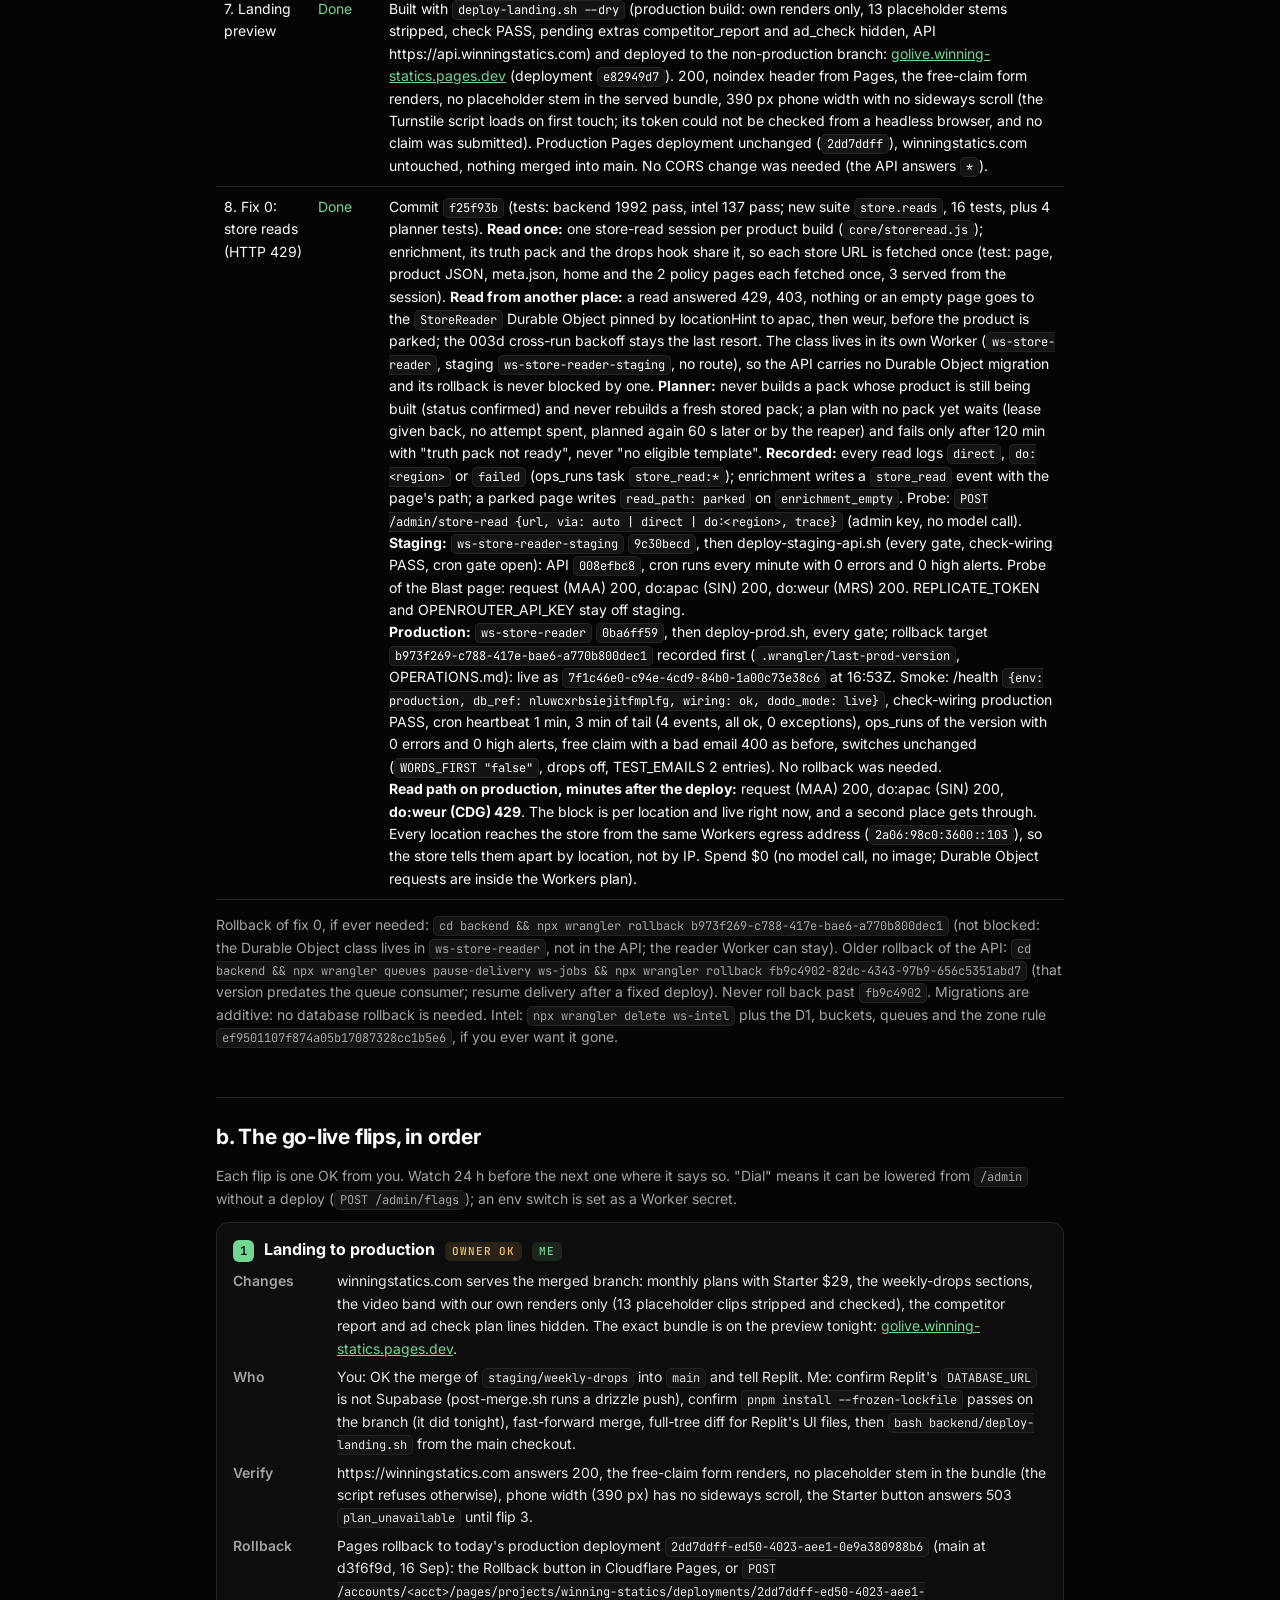
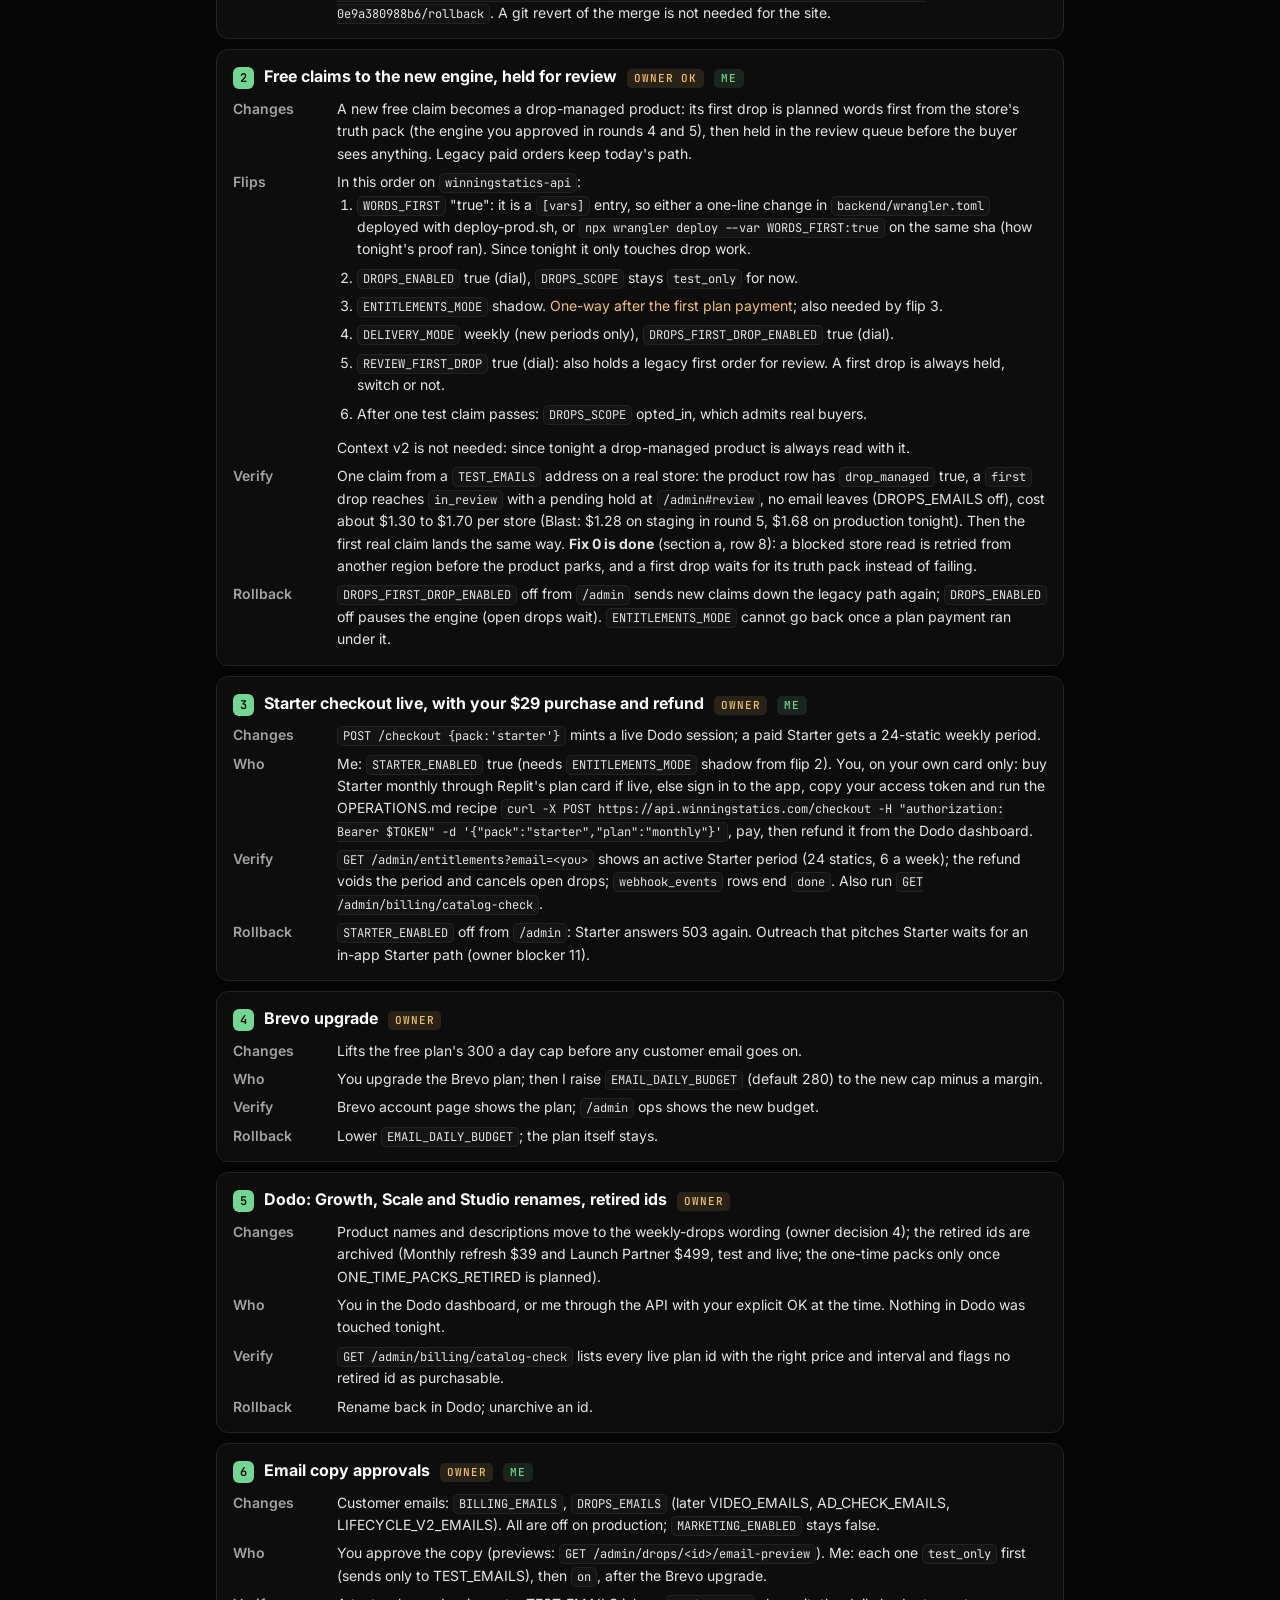
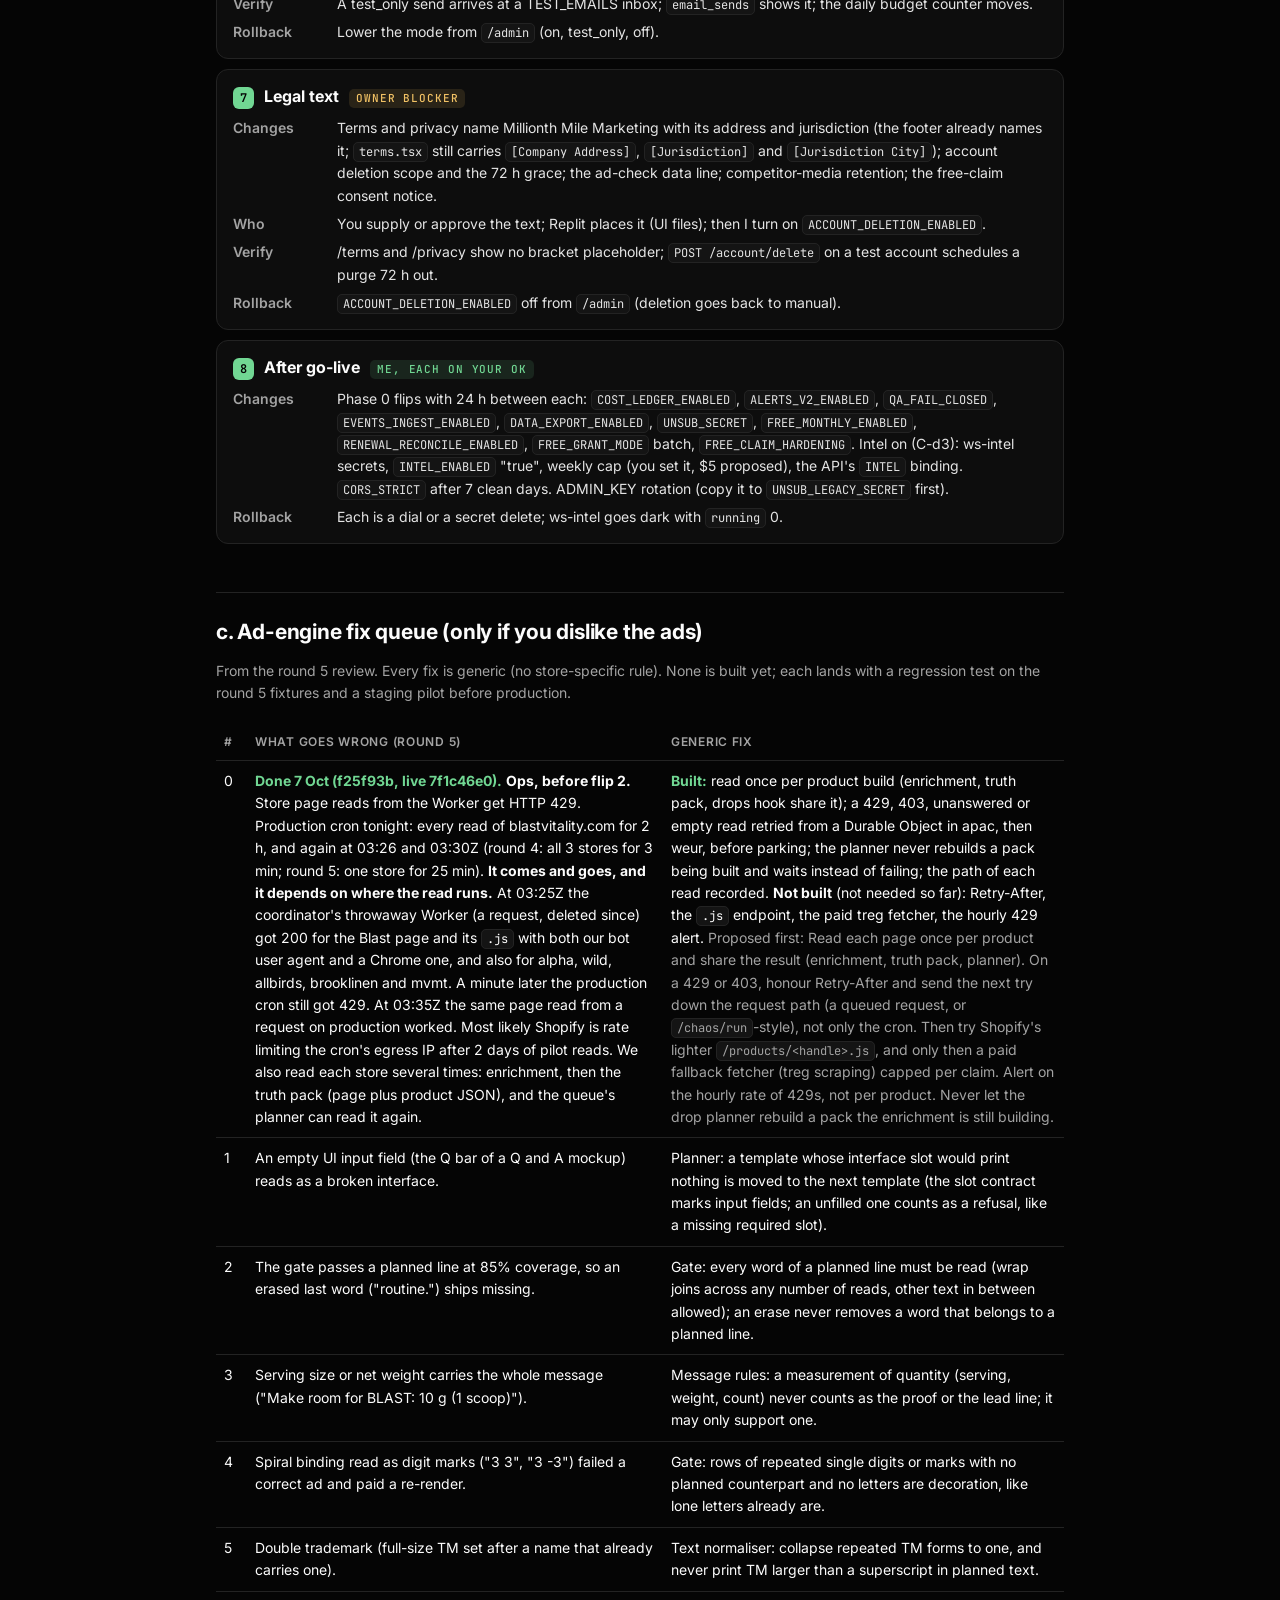
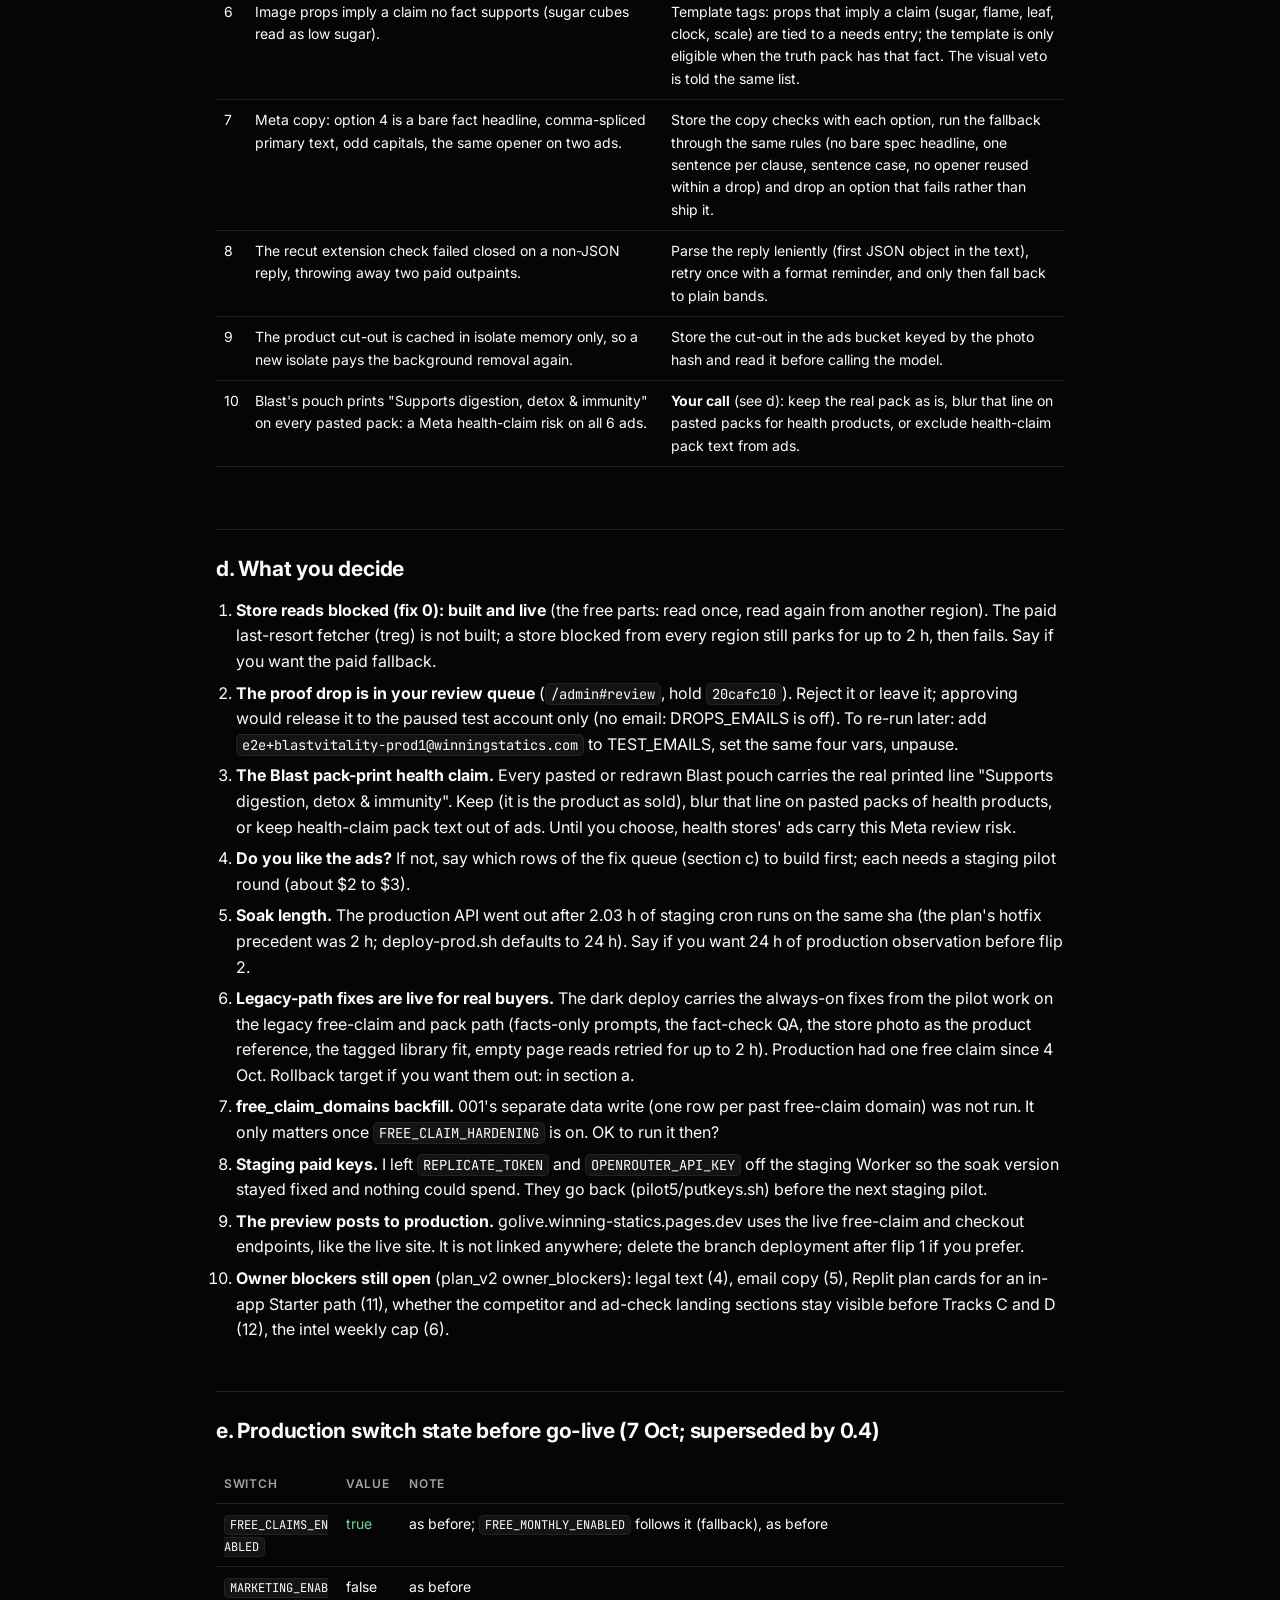
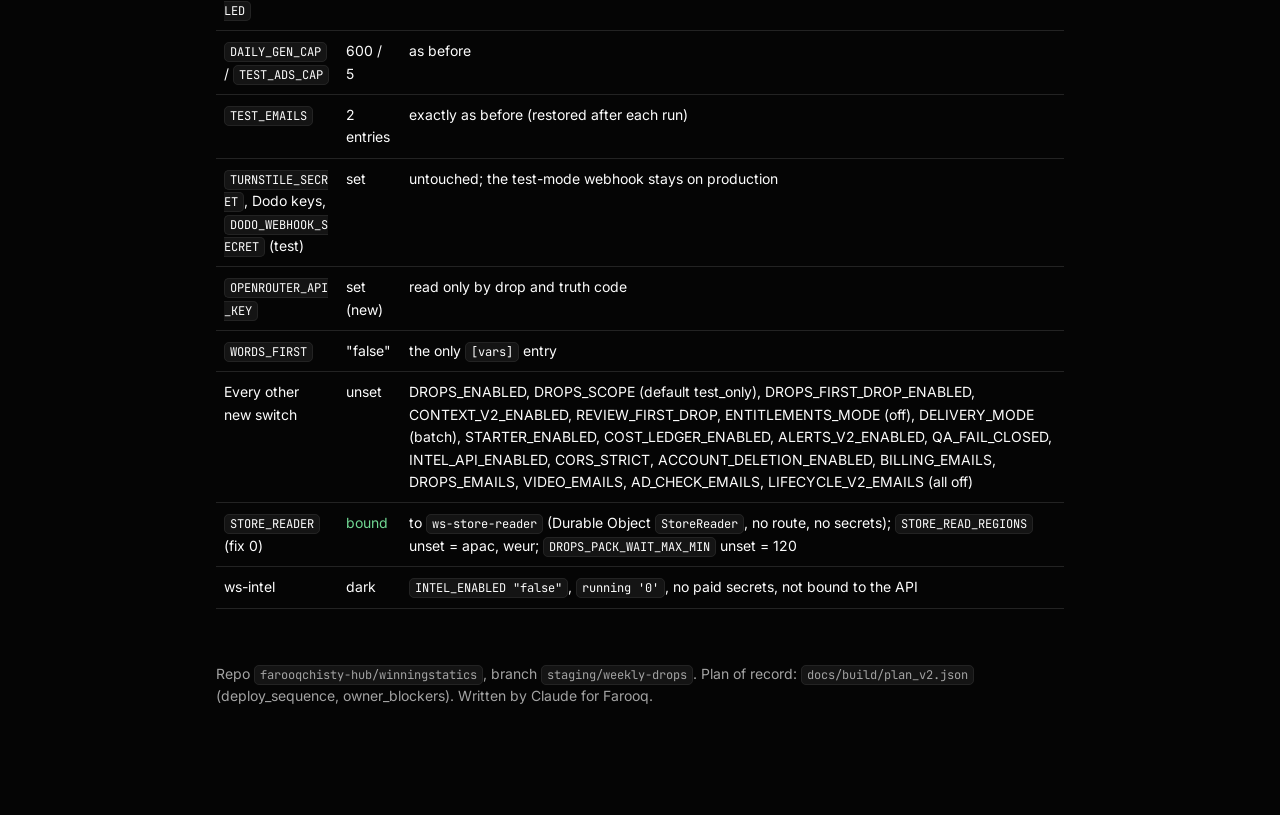
==== commit 97f59972: "Scrub Dodo product, session and endpoint ids from the public pages Co-Authored-By: Claude Opus 5.5 <" ====
--- a/go-live/index.html
+++ b/go-live/index.html
@@ -66,9 +66,9 @@
 <div class="wrap"><table>
 <tr><th>Step</th><th>Status</th><th>Evidence</th></tr>
 <tr><td>1. Integrate</td><td class="ok">Done</td><td><code>origin/trial-frontend</code> merged into <code>staging/weekly-drops</code> (<code>9f8e9f7</code>, no conflict; frontend copy only, no Replit layout or animation touched; no file deleted against main). <code>git merge origin/main</code>: already up to date. The landing parity test still asked for the retired free plan line, so it now checks the trial FAQ (<code>bc94395</code>). Backend tests 2076 pass, intel 137 pass; landing and app typecheck and build clean. Pushed.</td></tr>
-<tr><td>2. Staging E2E</td><td class="ok">Done</td><td>Landing on <code>ws-landing-staging</code> (deployment <code>37340704</code>, API staging), app on <code>ws-app-staging</code> (<code>bbdcc06f</code>, API staging, staging Supabase). Local landing (vite on localhost, Turnstile test key) against api-staging, one agent-browser session: hero form with <code>e2e+trial-ui@winningstatics.com</code> and the Blast pouch URL, <code>POST /trial/lead</code> 200, redirect to <code>/plans?lead=</code> ("Your trial is ready for blastvitality.com"), "Start 7-day free trial" on Growth. api-staging answered <code>/checkout</code> 500: the staging Worker holds no Dodo key on purpose (owner blocker 2, the TEST webhook still points at production), and the page showed "We could not open checkout". The same code on a local Worker (staging config, staging database, Dodo TEST key) with the same lead returned <code>https://test.checkout.dodopayments.com/session/cks_0NpEzkBC6PqUHAWkJ7HwE</code>; read with curl: test Growth monthly <code>pdt_0NnkVnYKhJKqE90f2BTDf</code>, <code>trial_period_days 7</code>, <code>payment_method_required true</code>, email prefilled. The page's own redirect loaded that Dodo test page in the headless browser once: nothing was typed or clicked there and the session was closed at once. Screenshots at 1440 and 390 px on the Mac: <code>scratchpad/golive2/s2-*.png</code>. The staging fixture that holds blastvitality.com was set aside for the run and restored exactly.</td></tr>
+<tr><td>2. Staging E2E</td><td class="ok">Done</td><td>Landing on <code>ws-landing-staging</code> (deployment <code>37340704</code>, API staging), app on <code>ws-app-staging</code> (<code>bbdcc06f</code>, API staging, staging Supabase). Local landing (vite on localhost, Turnstile test key) against api-staging, one agent-browser session: hero form with <code>e2e+trial-ui@winningstatics.com</code> and the Blast pouch URL, <code>POST /trial/lead</code> 200, redirect to <code>/plans?lead=</code> ("Your trial is ready for blastvitality.com"), "Start 7-day free trial" on Growth. api-staging answered <code>/checkout</code> 500: the staging Worker holds no Dodo key on purpose (owner blocker 2, the TEST webhook still points at production), and the page showed "We could not open checkout". The same code on a local Worker (staging config, staging database, Dodo TEST key) with the same lead returned <code>https://test.checkout.dodopayments.com/session/cks_…</code>; read with curl: test Growth monthly <code>pdt_…</code>, <code>trial_period_days 7</code>, <code>payment_method_required true</code>, email prefilled. The page's own redirect loaded that Dodo test page in the headless browser once: nothing was typed or clicked there and the session was closed at once. Screenshots at 1440 and 390 px on the Mac: <code>scratchpad/golive2/s2-*.png</code>. The staging fixture that holds blastvitality.com was set aside for the run and restored exactly.</td></tr>
 <tr><td>3. Dodo (our products only)</td><td class="ok">Done</td><td><b>a.</b> 8 LIVE start-now variants created, cloned from the live plan products (same price and interval, <code>trial_period_days 0</code>, <code>trial_payment_method_optional false</code>, metadata <code>ws_variant start_now</code>), now in <code>PLAN_NOW_PRODUCTS.live</code> (<code>990cef6</code>): see 0.5. <b>b.</b> Read-only: all 8 live plan products have <code>trial_payment_method_optional false</code> and <code>zero_amount_payment_method_optional false</code>; nothing to change. <b>c.</b> Growth, Scale and Studio monthly descriptions rewritten to the weekly-drops wording (live, test, and the test start-now variants; only the description changed, checked field by field), for example "120 new static ads a month, delivered every Monday and built from what is winning in your niche, in 1:1, 4:5 and 9:16. Plus 4 product videos a month. Across up to 8 products." The old text promised 10 studio photos and 3 UGC videos. The names were already in Starter's weekly-drops pattern ("Growth Monthly - 120 Ads/mo"), so they stay. No Dodo product carries "every ad rebuildable once" (it survives only in the dashboard's mock API). Nothing deleted or archived; no business-wide setting touched.</td></tr>
-<tr><td>4. Production backend</td><td class="ok">Done</td><td>Main fast-forwarded <code>1f3288e</code> to <code>d7aa92f</code> and pushed. First, the branch's pnpm-lock.yaml went back to main's (<code>ca60564</code>): the branch carried a pnpm 9 rewrite with no dependency change, which pnpm 10 (Replit's post-merge frozen install) refuses; main's file passes pnpm 10 <code>--frozen-lockfile</code>. Config (<code>d7aa92f</code>): <code>WORDS_FIRST "true"</code>, the INTEL service binding, ws-intel <code>INTEL_ENABLED "true"</code>. Staging redeployed on that sha (<code>3a268078</code>, cron ran). Rollback recorded: <code>7f1c46e0</code>. <code>deploy-prod.sh --soak-hours=0</code> (owner: no soak), every gate passed: live as <code>262d4e9a</code>, smoke PASS (health, check-wiring, heartbeat, 3 min tail clean). Switches then set in one bulk (0.4); ws-intel got its keys and <code>running 1</code>, <code>weekly_cap_usd 5</code>. Smoke after the switches: <code>/health</code> ok, check-wiring PASS, cron heartbeat 1 min, ticks ok (billing.tick, billing.backfill, drops.tick, intel.sync), failed_1h 0, two production tails on the final versions (3 min on 7ba566f9 plus the run around the switch flip) with 17 events, all ok, 0 exceptions. <code>/trial/lead</code>: 403 <code>bot_check</code> without a real Turnstile token, 400 <code>bad_email</code>, CORS <code>*</code>; <code>/free/claim</code> 410 <code>use_trial</code>. The real Turnstile asked for a human click in the headless browser (I do not solve challenges), so the smoke lead for <code>e2e+golive@winningstatics.com</code> was written straight to <code>customer_events</code> in the lead's own shape. <code>POST /checkout {starter, monthly, trial, lead}</code> returned LIVE <code>https://checkout.dodopayments.com/session/cks_0NpF4KefjOZu0MzwfiI7f</code>; read with curl only: product <code>pdt_0Np1JskOjpIwHfoaa0M5F</code> (Starter Monthly, live), <code>trial_period_days 7</code>, <code>payment_method_required true</code>. Never opened or paid. Then <code>TEST_EMAILS</code> restored exactly (2 entries) and the lead row deleted (0 trial leads left).</td></tr>
+<tr><td>4. Production backend</td><td class="ok">Done</td><td>Main fast-forwarded <code>1f3288e</code> to <code>d7aa92f</code> and pushed. First, the branch's pnpm-lock.yaml went back to main's (<code>ca60564</code>): the branch carried a pnpm 9 rewrite with no dependency change, which pnpm 10 (Replit's post-merge frozen install) refuses; main's file passes pnpm 10 <code>--frozen-lockfile</code>. Config (<code>d7aa92f</code>): <code>WORDS_FIRST "true"</code>, the INTEL service binding, ws-intel <code>INTEL_ENABLED "true"</code>. Staging redeployed on that sha (<code>3a268078</code>, cron ran). Rollback recorded: <code>7f1c46e0</code>. <code>deploy-prod.sh --soak-hours=0</code> (owner: no soak), every gate passed: live as <code>262d4e9a</code>, smoke PASS (health, check-wiring, heartbeat, 3 min tail clean). Switches then set in one bulk (0.4); ws-intel got its keys and <code>running 1</code>, <code>weekly_cap_usd 5</code>. Smoke after the switches: <code>/health</code> ok, check-wiring PASS, cron heartbeat 1 min, ticks ok (billing.tick, billing.backfill, drops.tick, intel.sync), failed_1h 0, two production tails on the final versions (3 min on 7ba566f9 plus the run around the switch flip) with 17 events, all ok, 0 exceptions. <code>/trial/lead</code>: 403 <code>bot_check</code> without a real Turnstile token, 400 <code>bad_email</code>, CORS <code>*</code>; <code>/free/claim</code> 410 <code>use_trial</code>. The real Turnstile asked for a human click in the headless browser (I do not solve challenges), so the smoke lead for <code>e2e+golive@winningstatics.com</code> was written straight to <code>customer_events</code> in the lead's own shape. <code>POST /checkout {starter, monthly, trial, lead}</code> returned LIVE <code>https://checkout.dodopayments.com/session/cks_…</code>; read with curl only: product <code>pdt_…</code> (Starter Monthly, live), <code>trial_period_days 7</code>, <code>payment_method_required true</code>. Never opened or paid. Then <code>TEST_EMAILS</code> restored exactly (2 entries) and the lead row deleted (0 trial leads left).</td></tr>
 <tr><td>5. Production frontends</td><td class="ok">Done</td><td>Rollbacks recorded: landing <code>2dd7ddff</code>, app <code>8e07259f</code>. <code>bash backend/deploy-landing.sh</code> from main <code>d7aa92f</code>: branch gate PASS, 13 placeholder stems stripped, check PASS, pending extras hidden: <code>ad_check</code> only (the competitor report line shows: intel is on). Live as deployment <code>34d84f2c</code>. App built with <code>VITE_API_BASE=https://api.winningstatics.com</code> and deployed to <code>winning-statics-app</code> (<code>efbfbe54</code>). Verified: winningstatics.com 200 with the trial copy (meta and OG text, hero "Try it free for 7 days: 5 ads, $0 today", 4 "Start 7-day free trial" buttons, no "No card" or "free every month", the ad-check line hidden); <code>/plans</code> 200 with the "$0 today. Card needed." banner and all 4 plans; a <code>/trial/lead</code> call from the live origin reads its answer (CORS ok); <code>/old/</code> and <code>/old/terms</code> 200 with <code>X-Robots-Tag: noindex</code> and the robots meta; no placeholder stem in the bundle or served as video; 390 px: no sideways scroll on /, /plans and the app login; app.winningstatics.com 200 and its bundle calls the production API. Screenshots: <code>scratchpad/golive2/s5-*.png</code>.</td></tr>
 </table></div>
 
@@ -89,12 +89,12 @@
 <h3>0.5 Dodo ids</h3>
 <div class="wrap"><table>
 <tr><th>Plan</th><th>Live start-now, month</th><th>Live start-now, year</th></tr>
-<tr><td>Starter</td><td><code>pdt_0NpF0bOVP7pQ8WajkhVCz</code></td><td><code>pdt_0NpF0bRhKEwkLndKPeTHD</code></td></tr>
-<tr><td>Growth</td><td><code>pdt_0NpF0bUkDu1vtKVt79j6T</code></td><td><code>pdt_0NpF0bXucf2VAYwOzSQry</code></td></tr>
-<tr><td>Scale</td><td><code>pdt_0NpF0bkdLNuZeMqFfXTz3</code></td><td><code>pdt_0NpF0bnkiigkPAomJhC6r</code></td></tr>
-<tr><td>Studio</td><td><code>pdt_0NpF0bqnaPolYtORYFZBC</code></td><td><code>pdt_0NpF0btdeq7Keaw5DGlsr</code></td></tr>
-</table></div>
-<p class="small">Descriptions rewritten: live <code>pdt_0NnkVppgvmSG9jGW8hKAP</code>, <code>pdt_0NnkVprTFNXpnDyzxqRIY</code>, <code>pdt_0Nnkw4LOoDe5UjxVGU3nj</code>; test <code>pdt_0NnkVnYKhJKqE90f2BTDf</code>, <code>pdt_0NnkVngrYpO8I88dHIJ8L</code>, <code>pdt_0Nnkw3y12iGu7bAlexZWo</code>, <code>pdt_0NpEnSjs1doBypy0II6c0</code>, <code>pdt_0NpEnStq0badoOeidJcCh</code>, <code>pdt_0NpEnT5HMGvYCVIJCWoQR</code> (the annual ones already read "Everything in ... Monthly, billed once a year"). Retired ids (catalog-check list, not touched): Monthly refresh $39 <code>pdt_0NlW2cEYwklFuPMgMo2ON</code> (test) and <code>pdt_0NlxsI58tT9mepAefCRMu</code> (live), Launch Partner $499 <code>pdt_0NmBPvu4odyVtnTv66y7b</code> (test) and <code>pdt_0NmBjDDOEBybarBwun5dO</code> (live): all four already answer 404 at Dodo, so none is purchasable. Still purchasable and not sold by the new site (not archived, your call): one-time packs (live Test <code>pdt_0NlxsHRpkr1yA4HL4zHJd</code>, Growth <code>pdt_0NlxsHZ6m75Xwp7UytWrz</code>, Scale <code>pdt_0NlxsHhzWf2bLdBsAN66u</code>, Studio <code>pdt_0Nnkw4JvM4NFYeZHJkvNY</code>), the legacy Test plan, top-ups and add-ons.</p>
+<tr><td>Starter</td><td><code>pdt_…</code></td><td><code>pdt_…</code></td></tr>
+<tr><td>Growth</td><td><code>pdt_…</code></td><td><code>pdt_…</code></td></tr>
+<tr><td>Scale</td><td><code>pdt_…</code></td><td><code>pdt_…</code></td></tr>
+<tr><td>Studio</td><td><code>pdt_…</code></td><td><code>pdt_…</code></td></tr>
+</table></div>
+<p class="small">Descriptions rewritten: live <code>pdt_…</code>, <code>pdt_…</code>, <code>pdt_…</code>; test <code>pdt_…</code>, <code>pdt_…</code>, <code>pdt_…</code>, <code>pdt_…</code>, <code>pdt_…</code>, <code>pdt_…</code> (the annual ones already read "Everything in ... Monthly, billed once a year"). Retired ids (catalog-check list, not touched): Monthly refresh $39 <code>pdt_…</code> (test) and <code>pdt_…</code> (live), Launch Partner $499 <code>pdt_…</code> (test) and <code>pdt_…</code> (live): all four already answer 404 at Dodo, so none is purchasable. Still purchasable and not sold by the new site (not archived, your call): one-time packs (live Test <code>pdt_…</code>, Growth <code>pdt_…</code>, Scale <code>pdt_…</code>, Studio <code>pdt_…</code>), the legacy Test plan, top-ups and add-ons.</p>
 
 <h3>0.6 Rollback, per surface</h3>
 <ul>
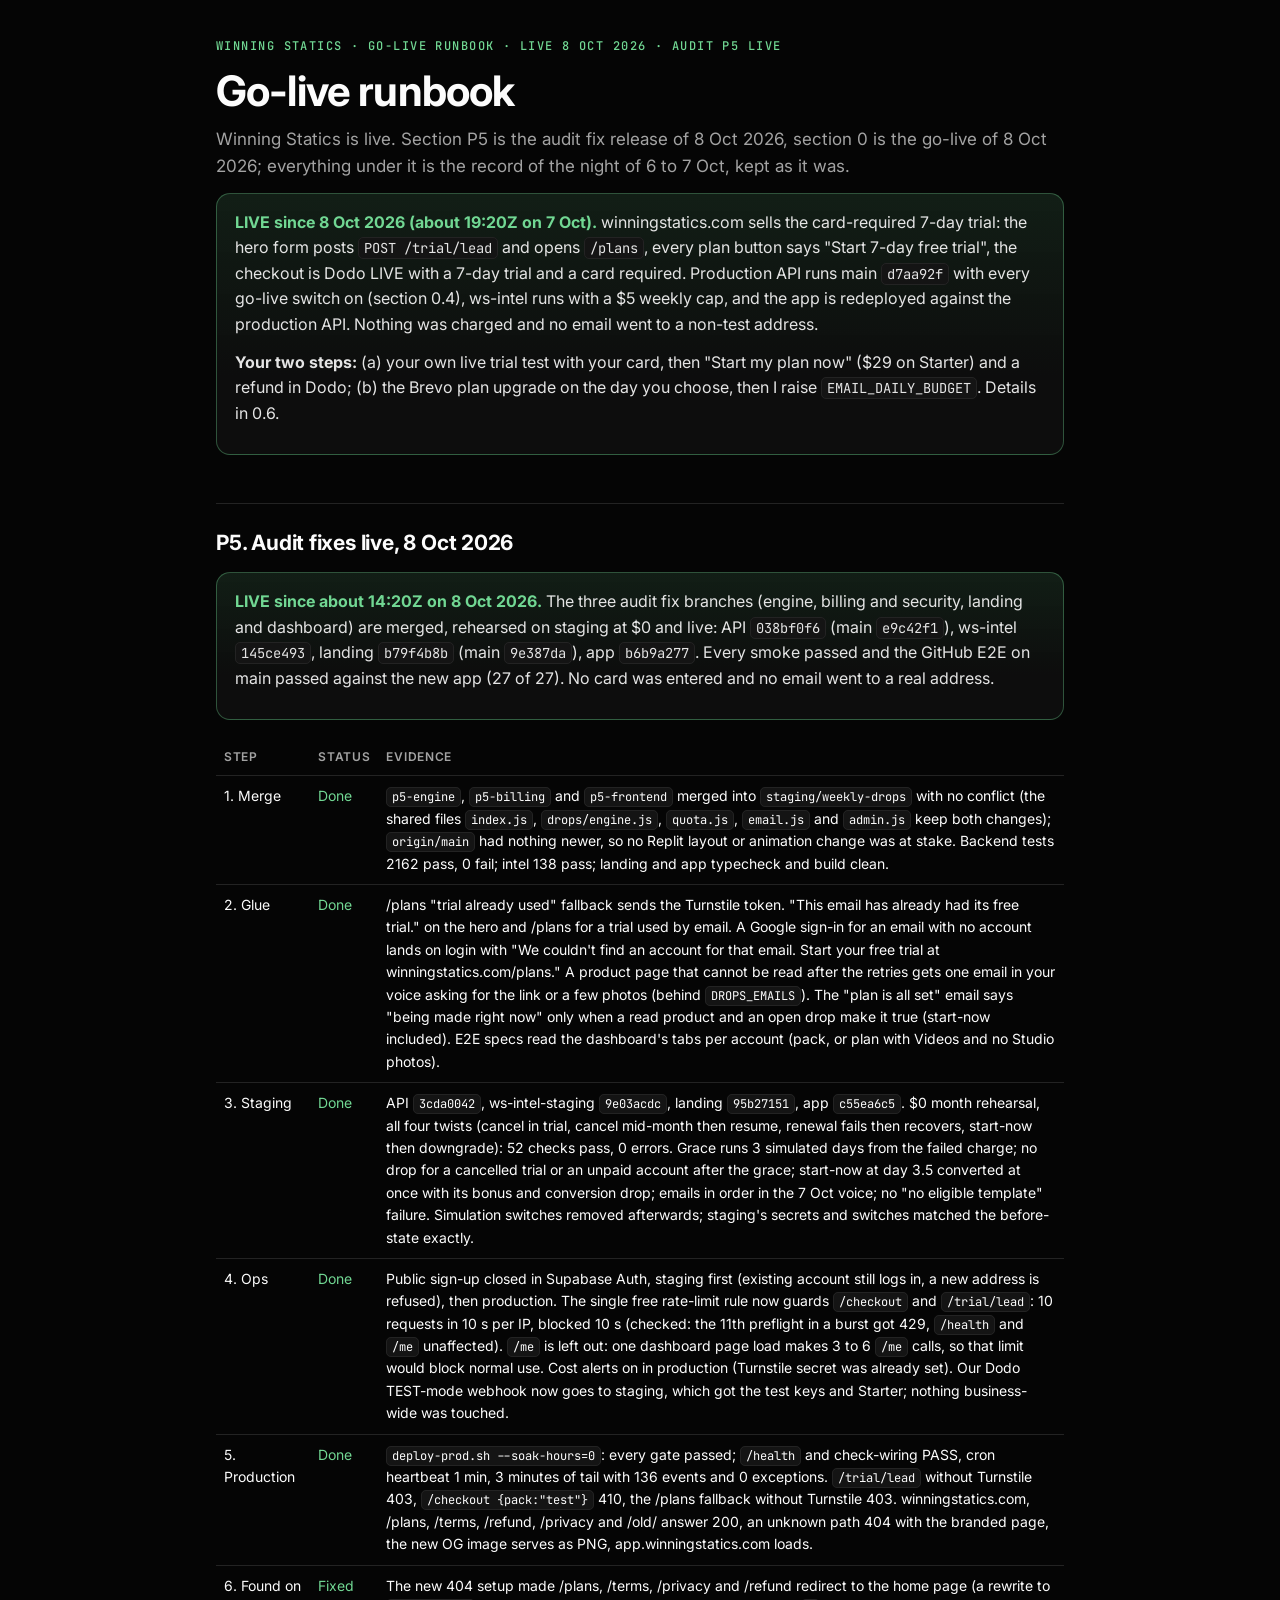
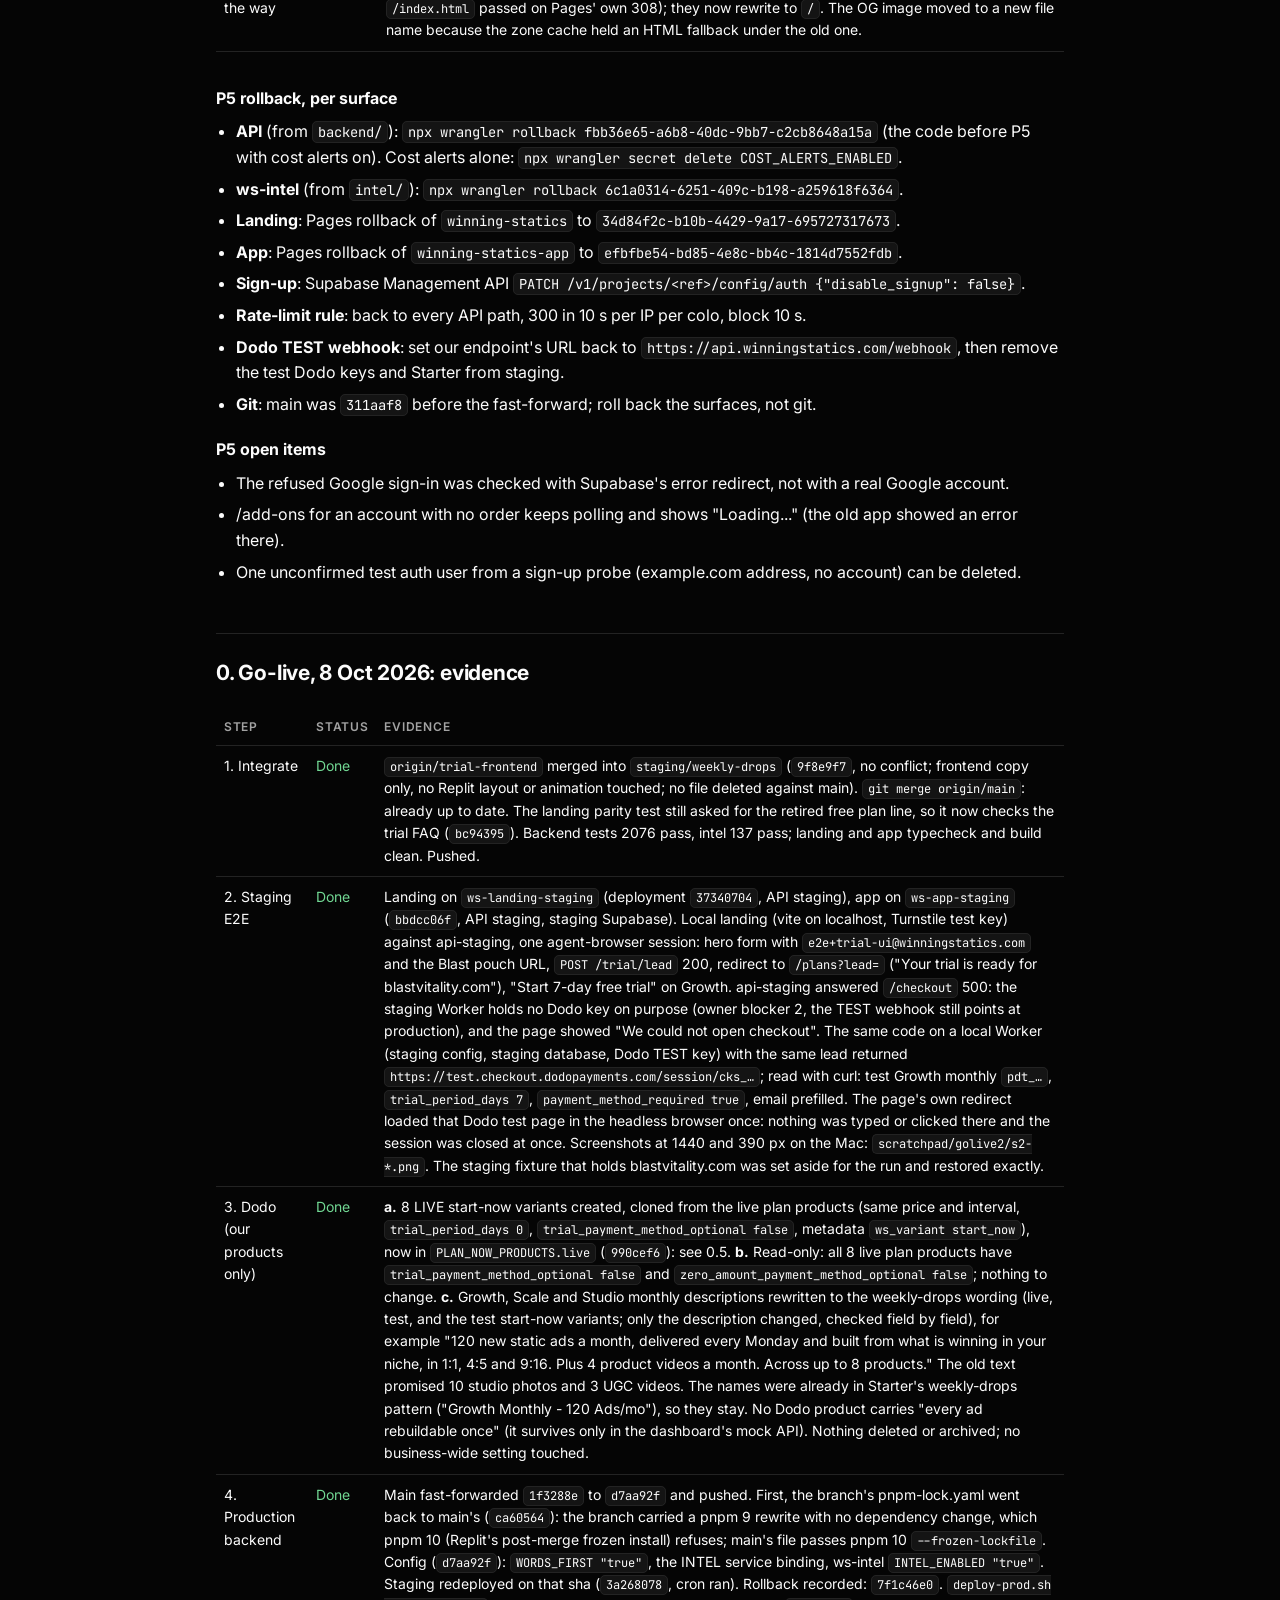
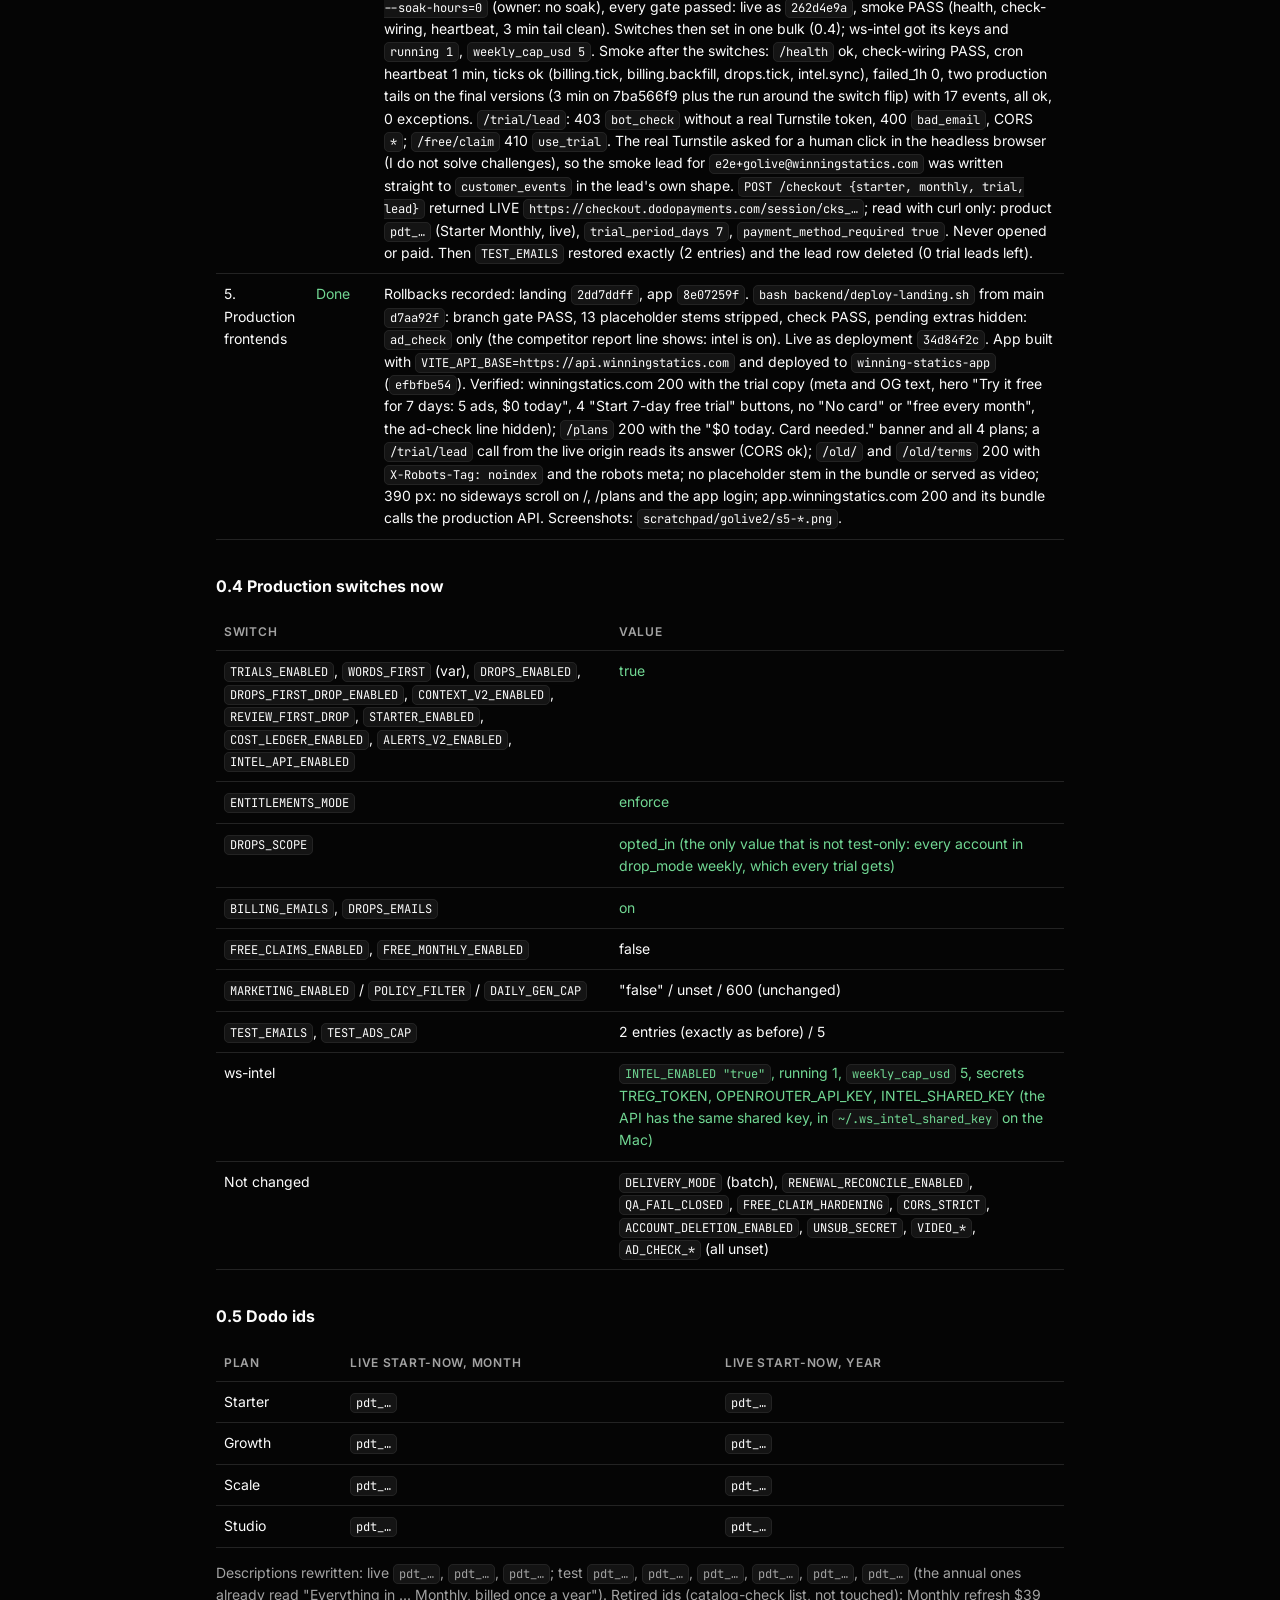
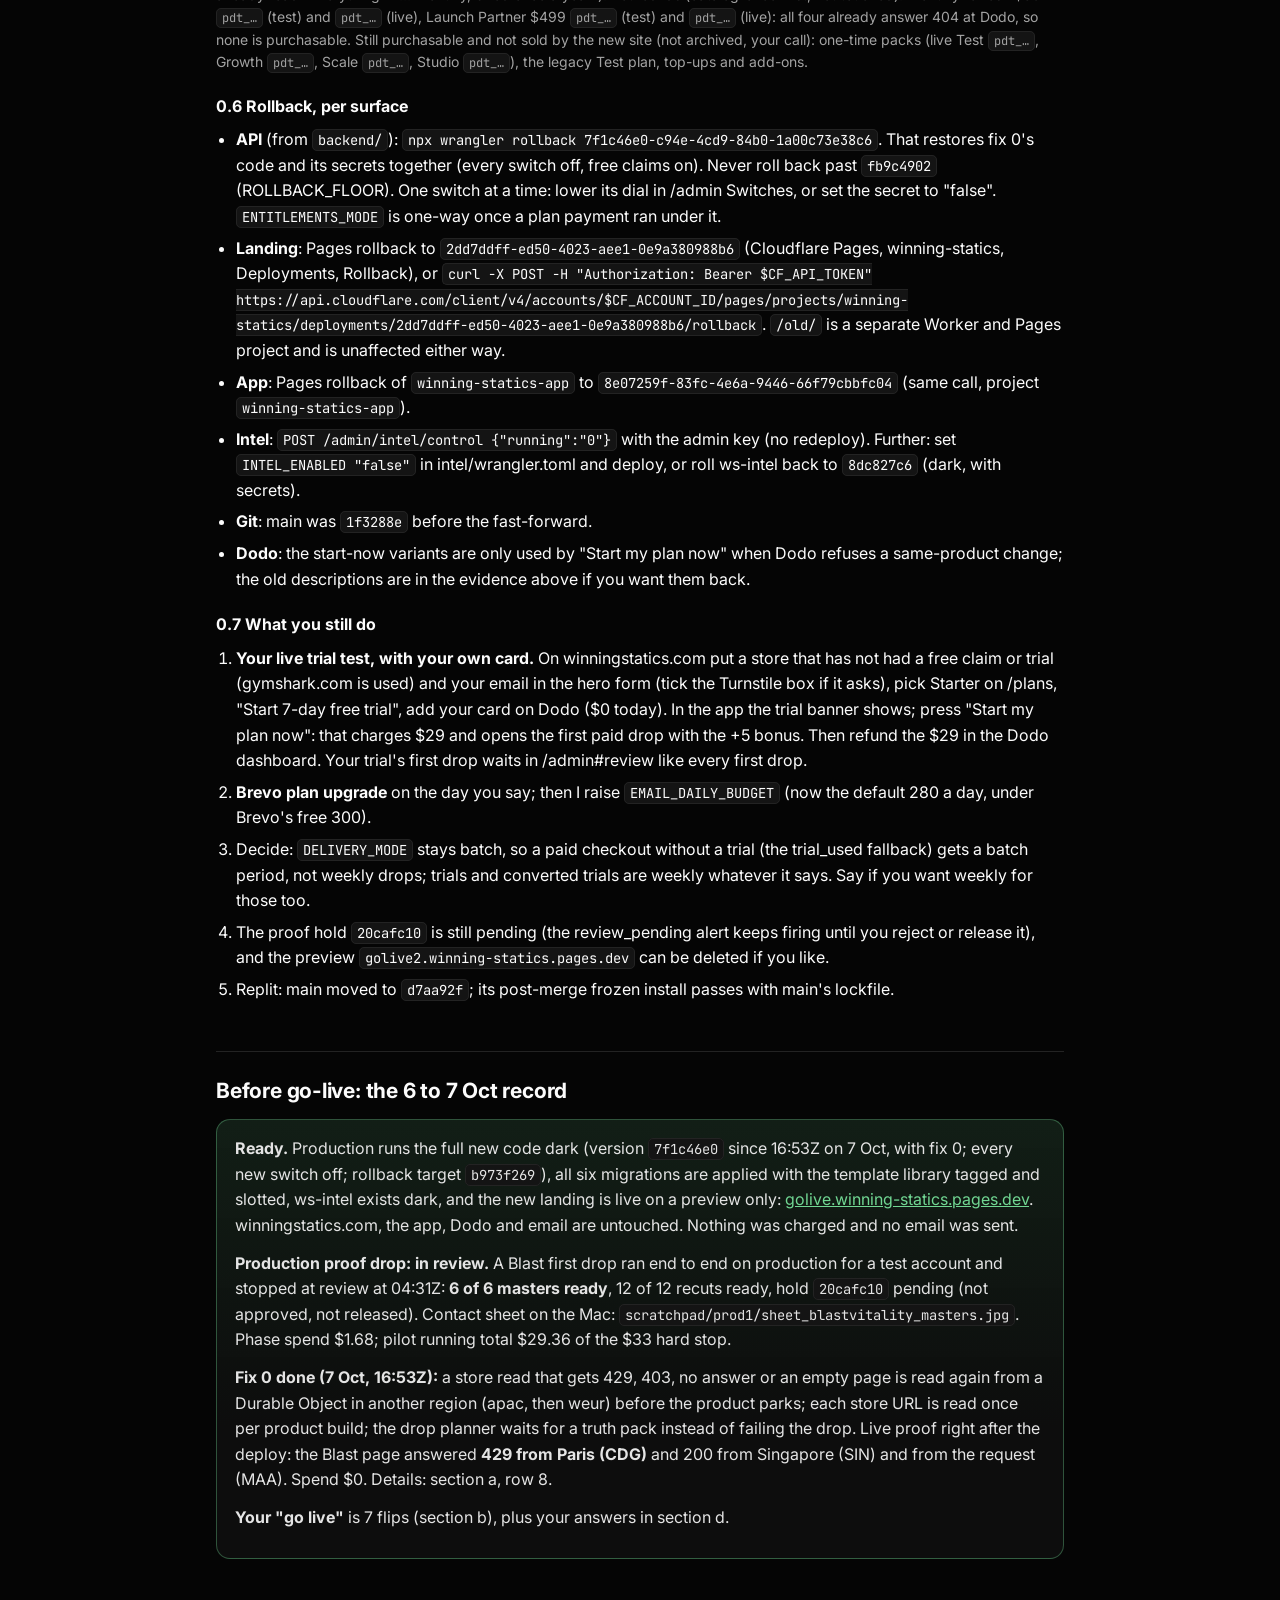
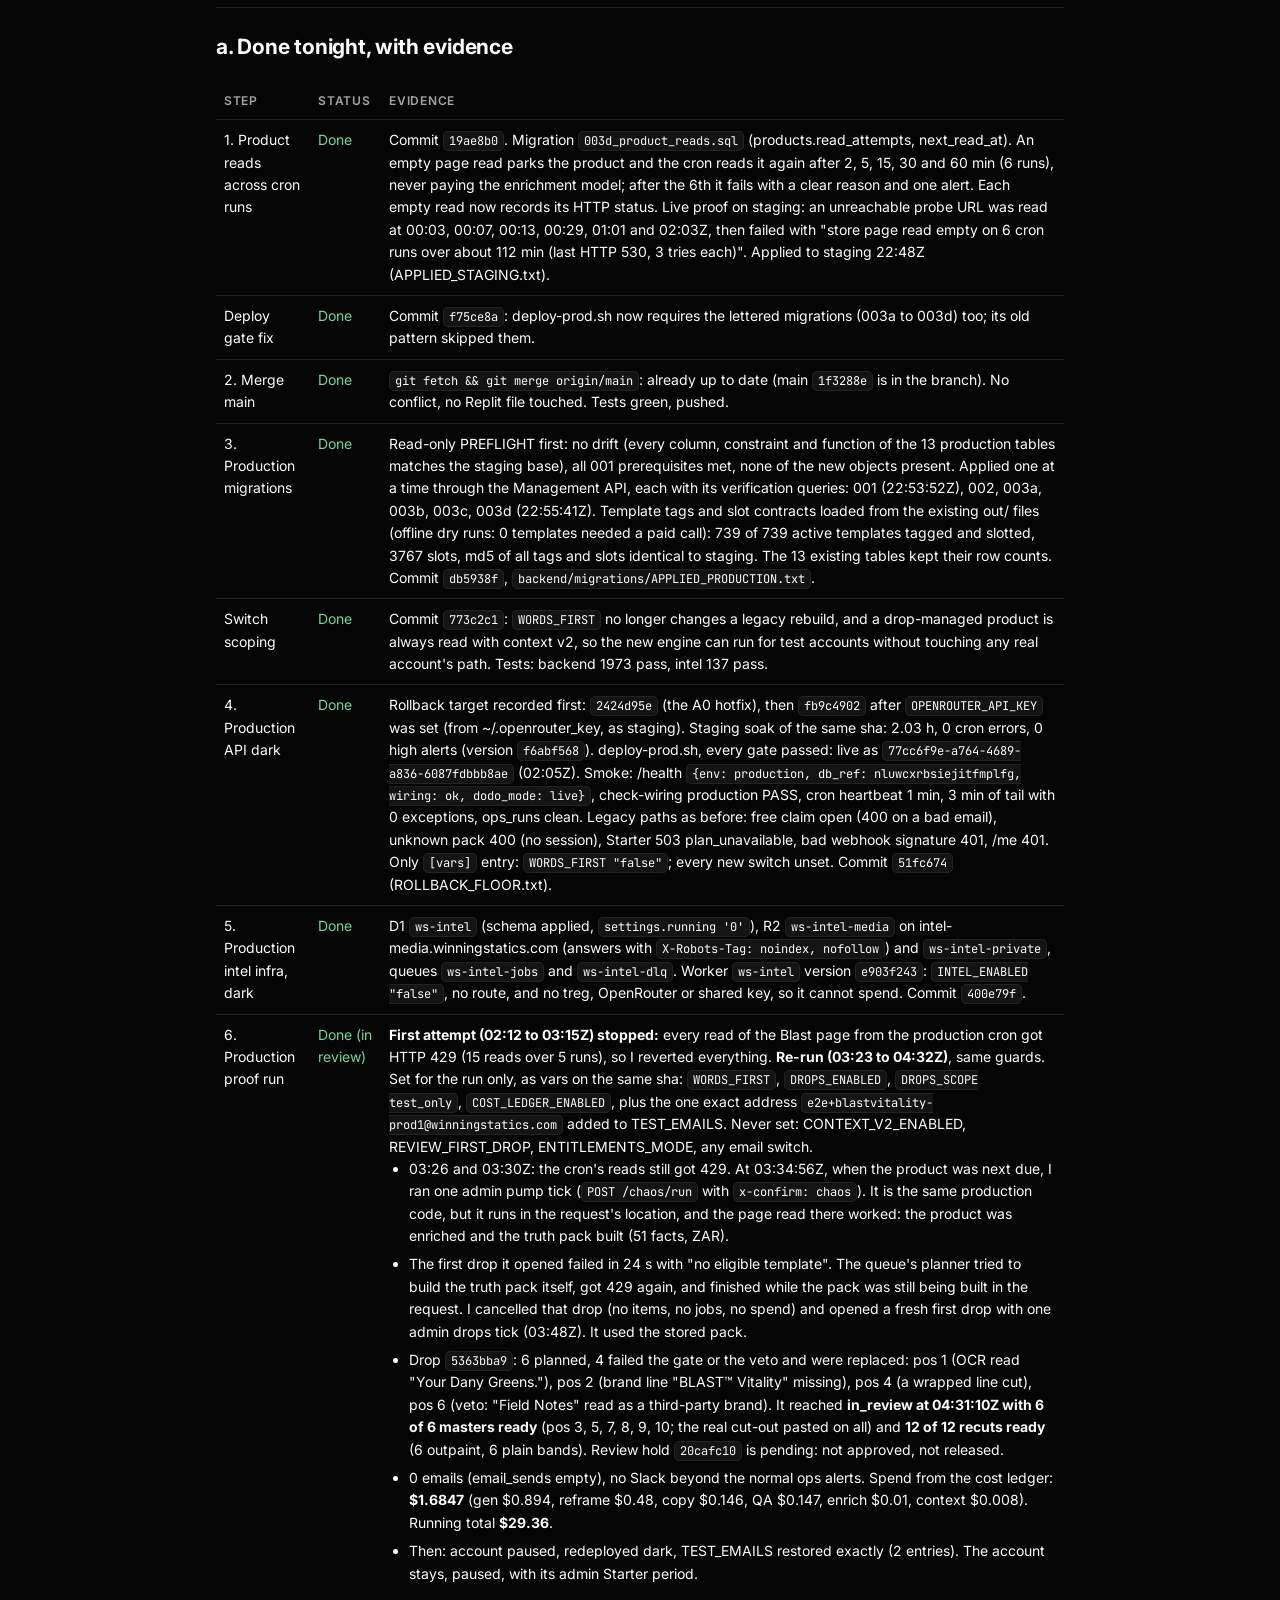
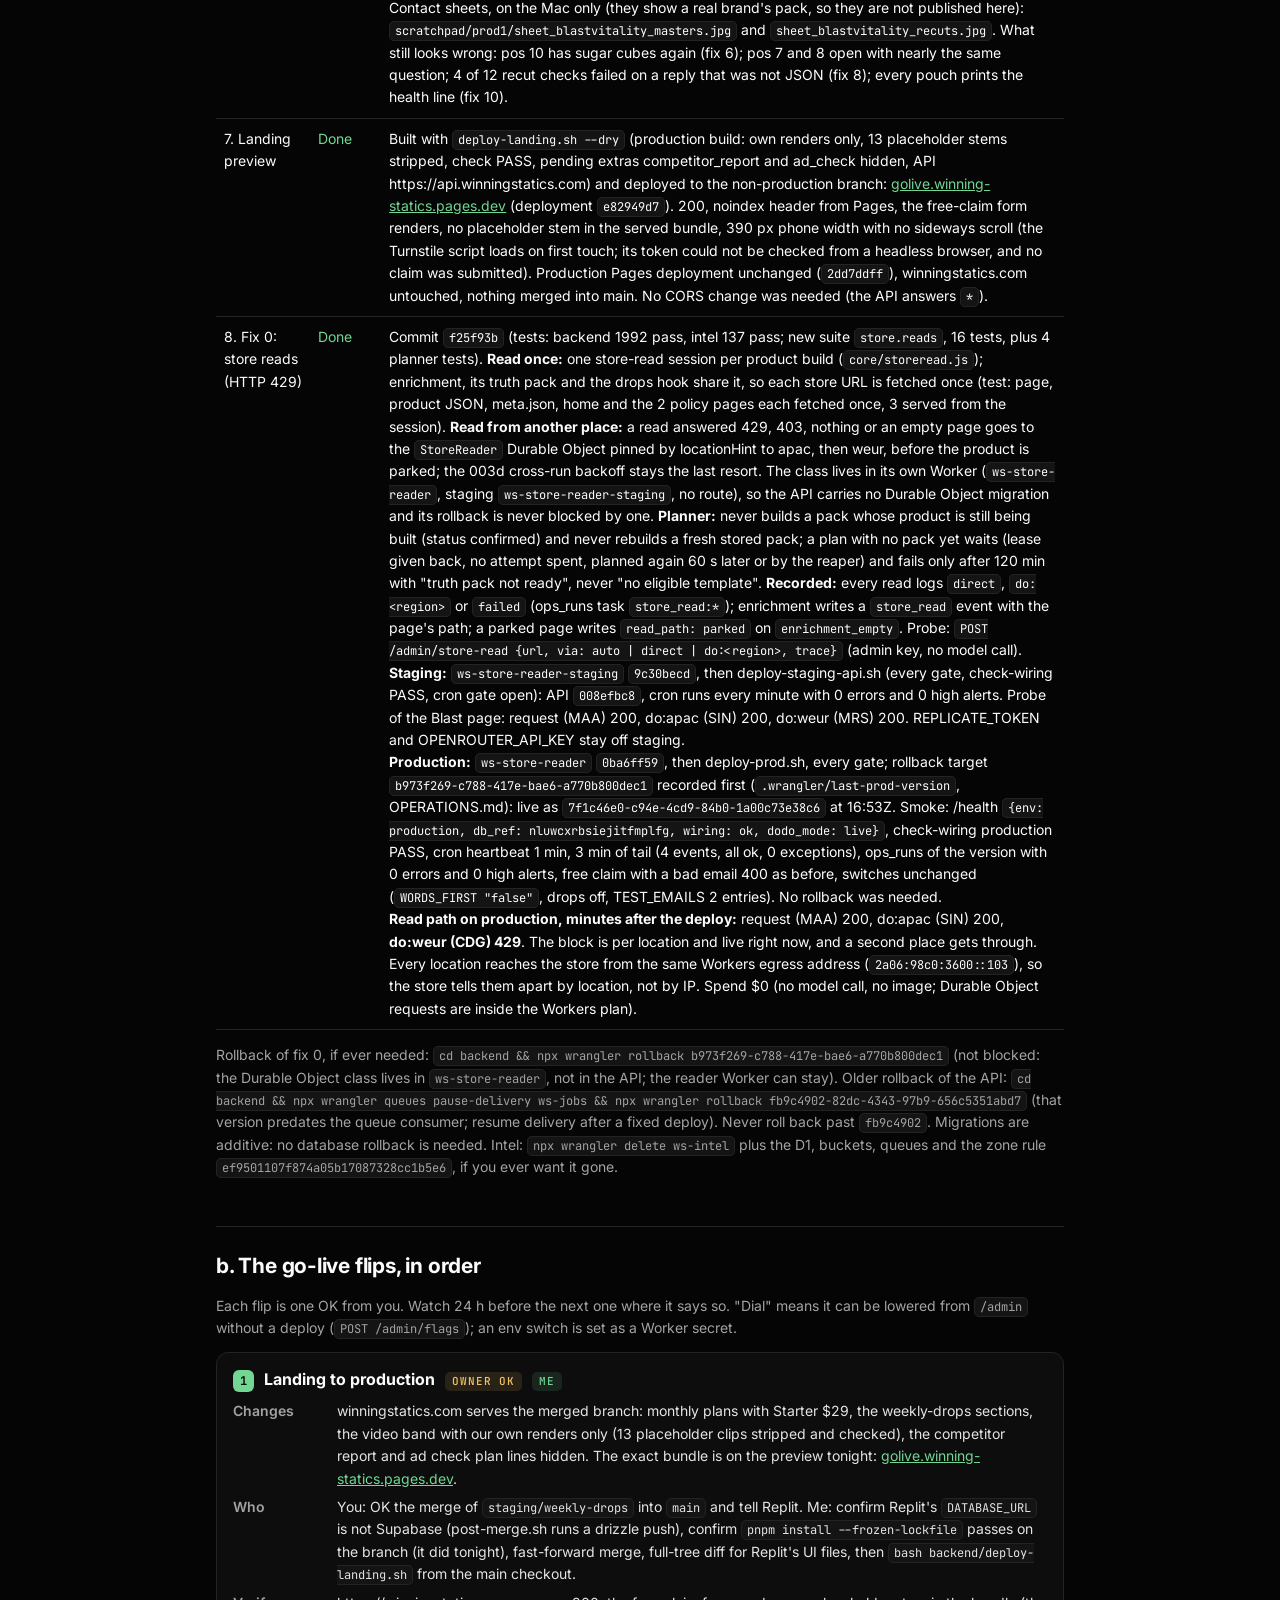
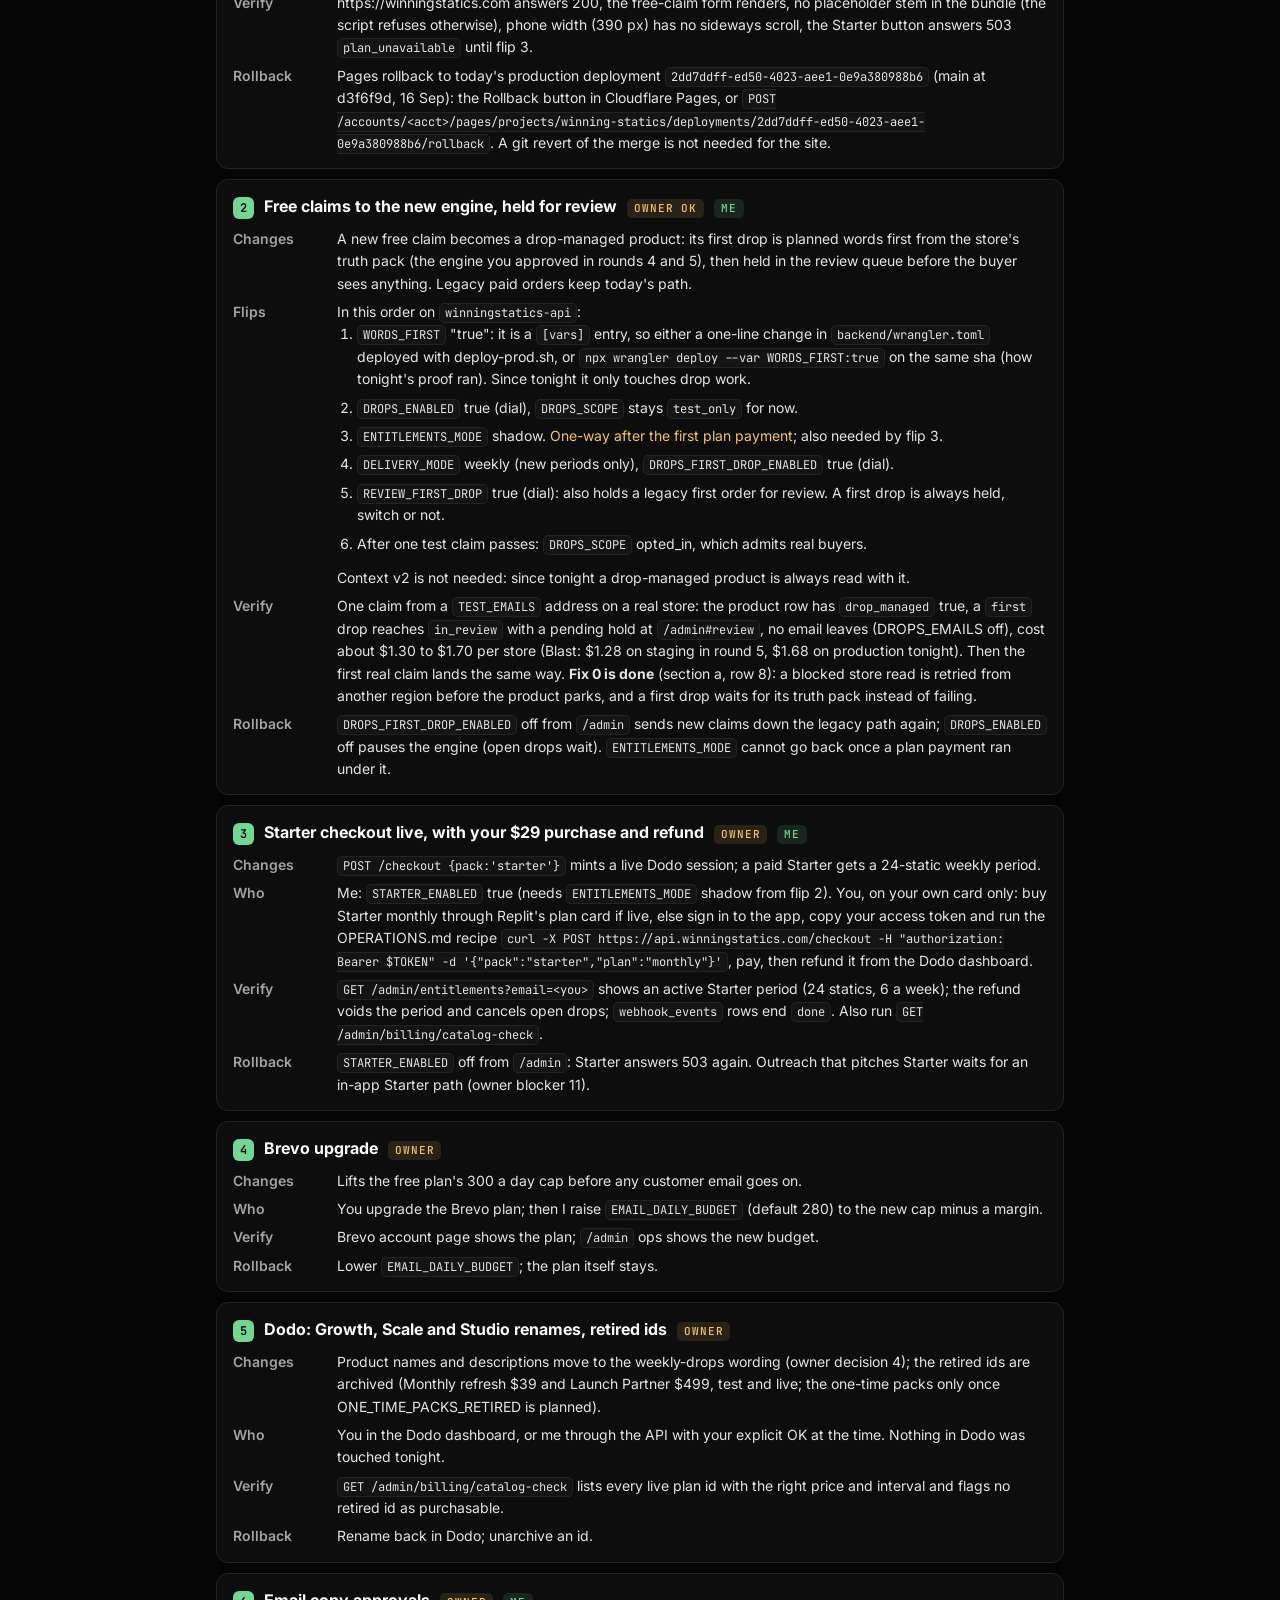
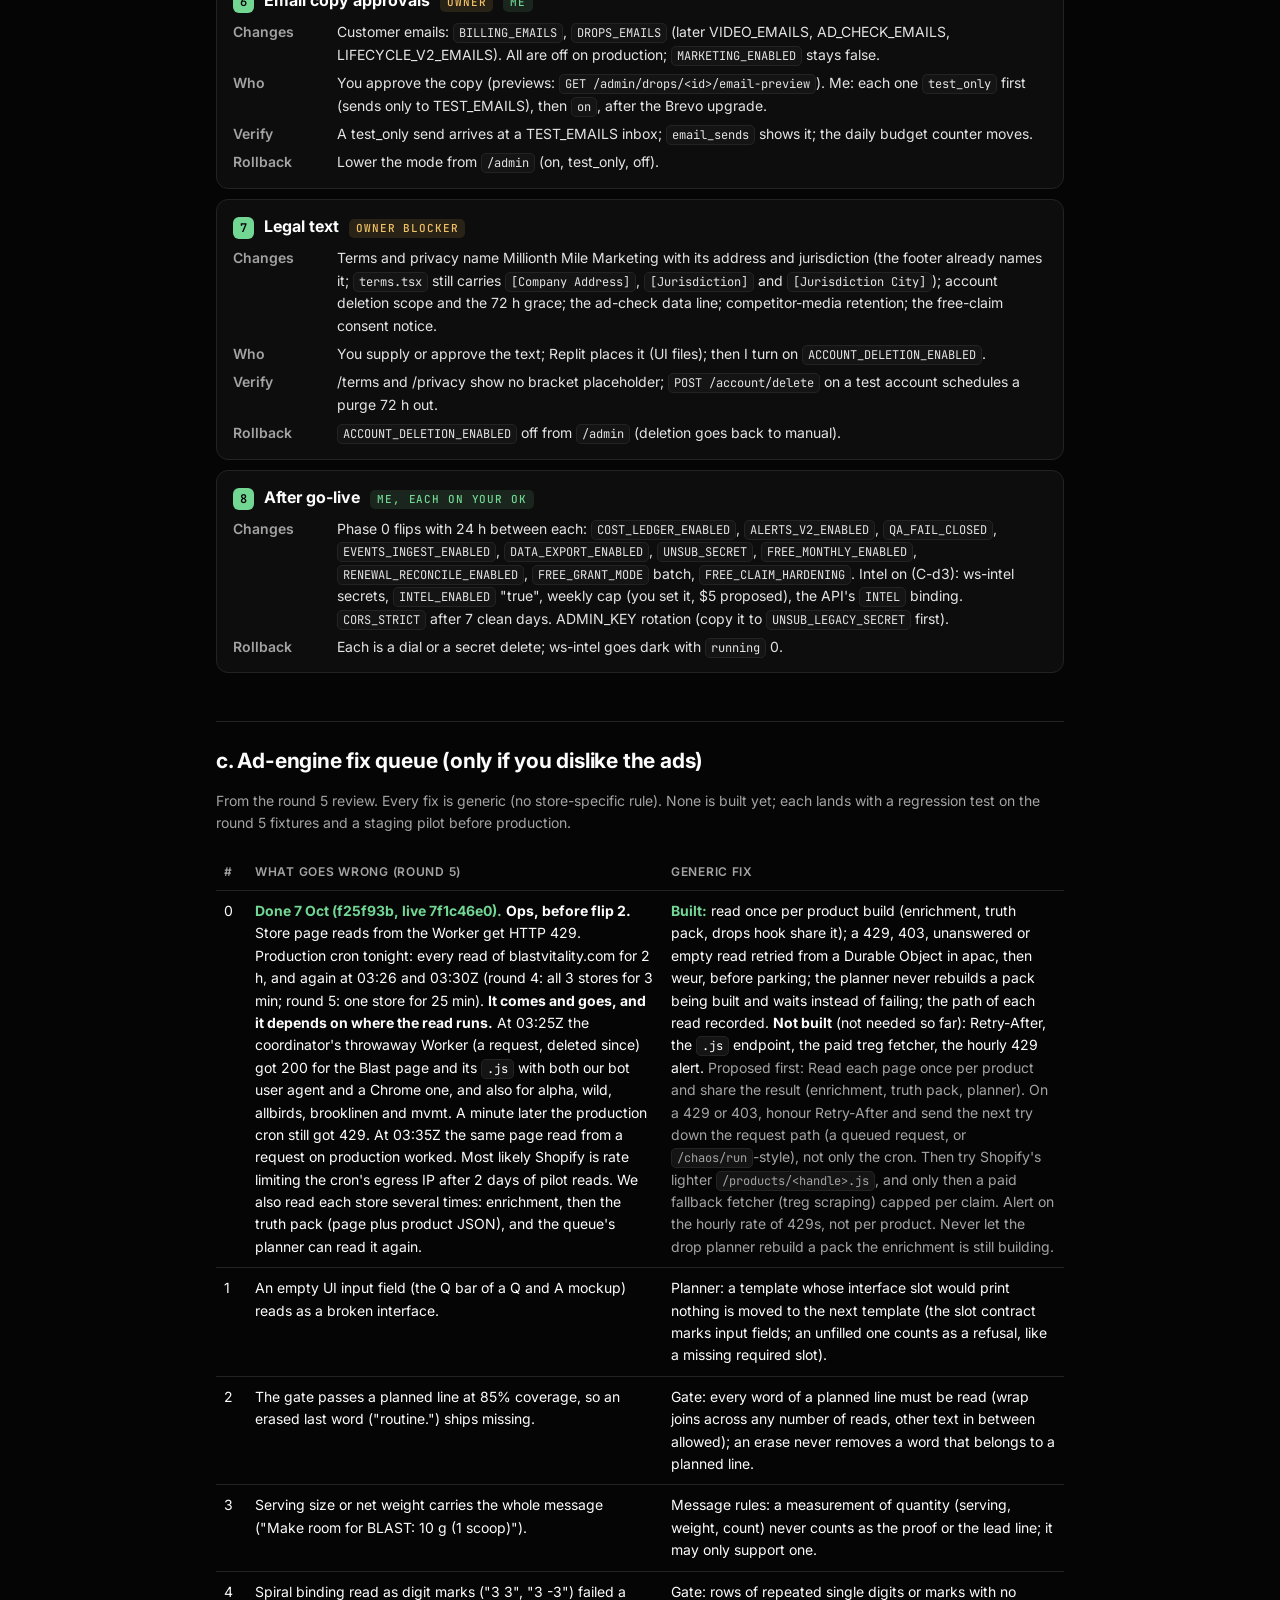
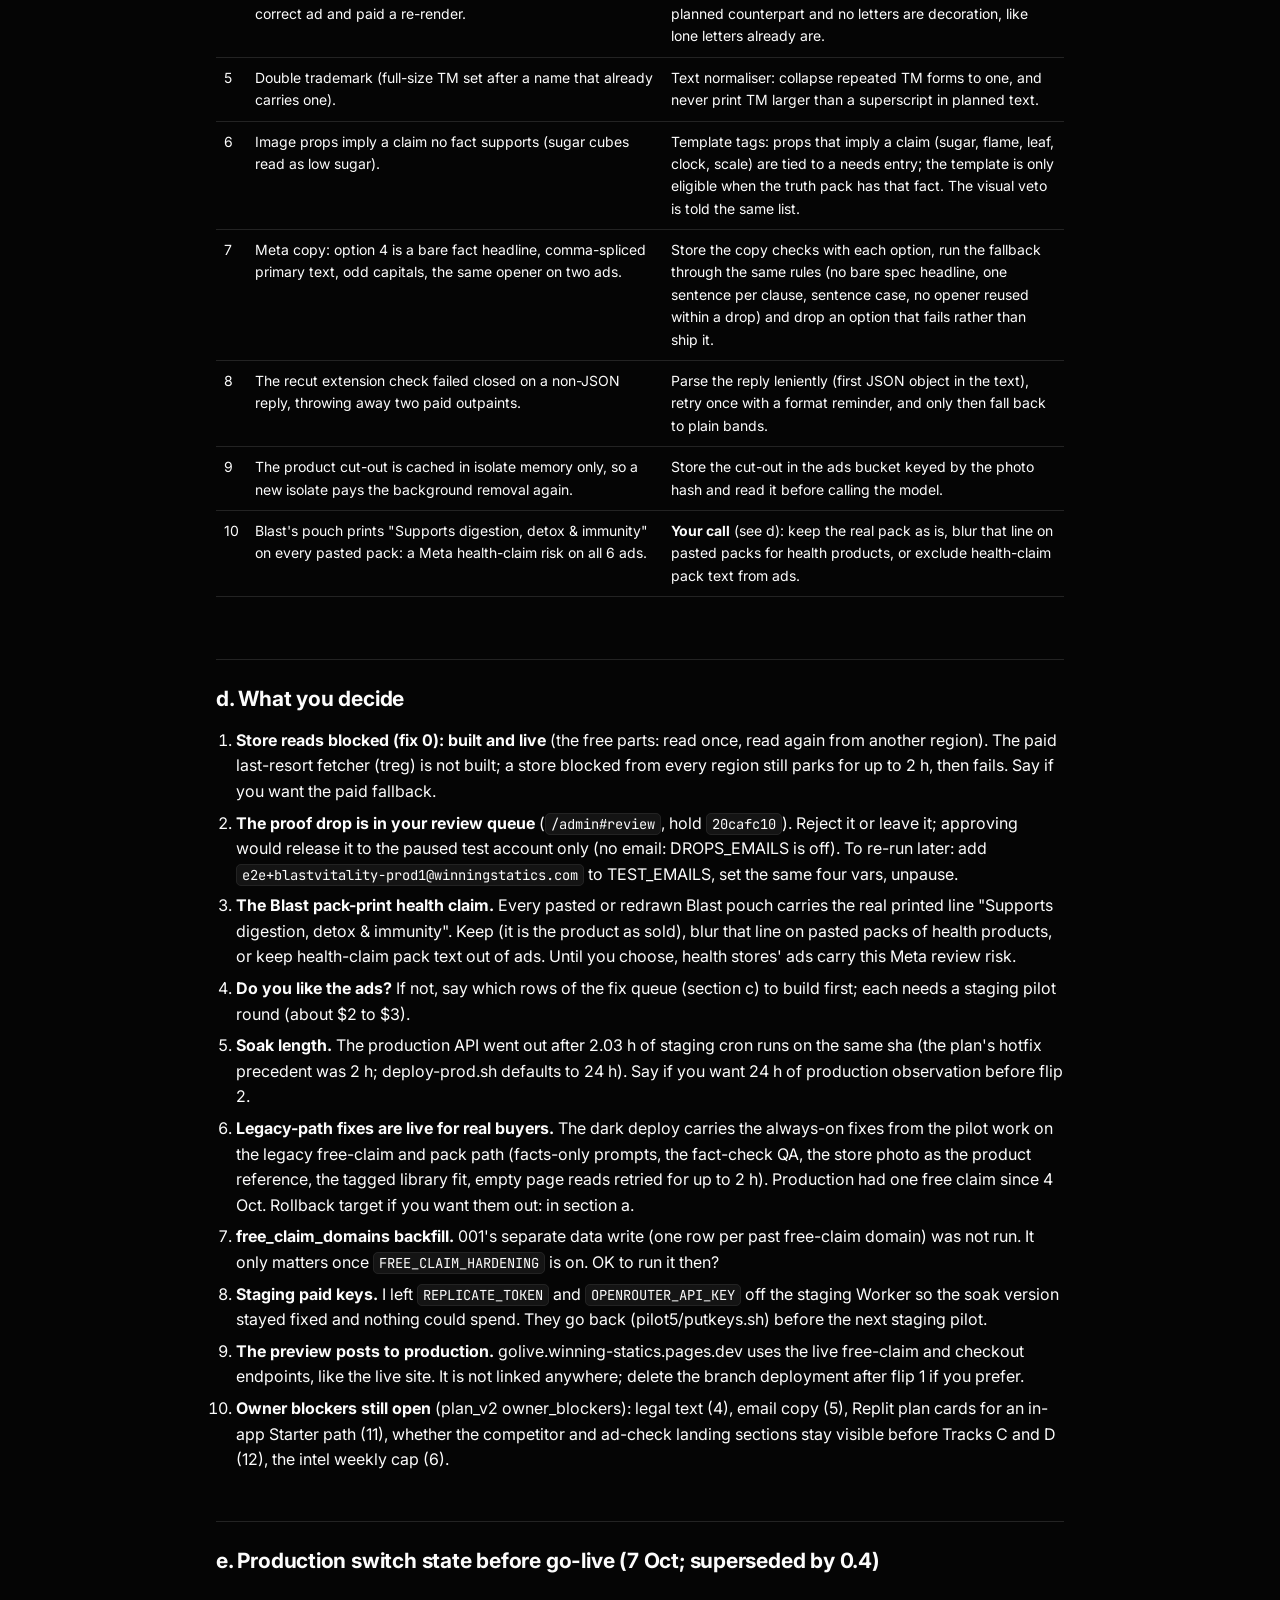
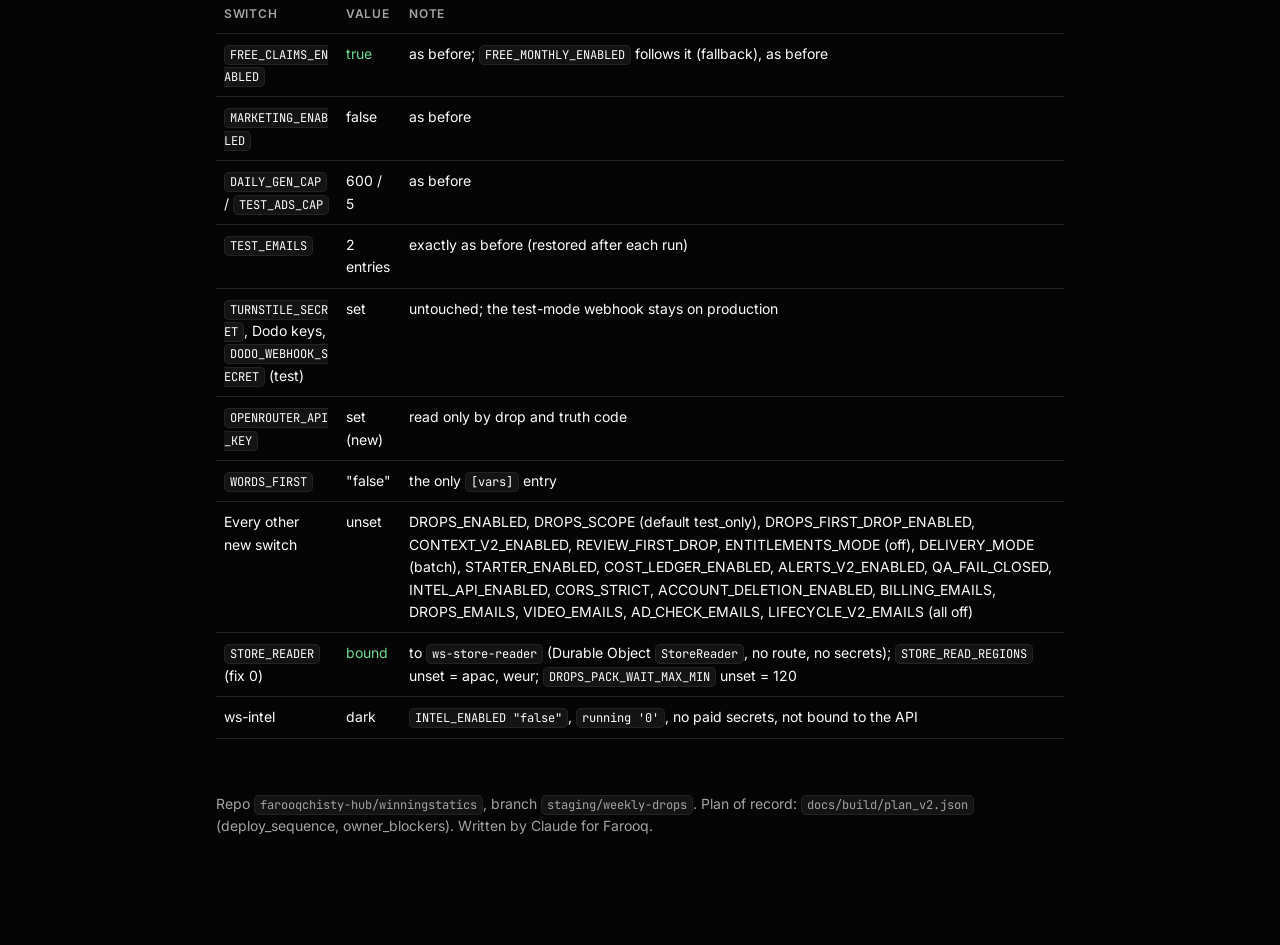
==== commit a91ac945: "Go-live runbook: audit P5 fixes live on 8 Oct 2026, status and rollbacks per surface Co-Authored-By:" ====
--- a/go-live/index.html
+++ b/go-live/index.html
@@ -53,14 +53,47 @@
 </head>
 <body>
 <main>
-<div class="eyebrow">Winning Statics · go-live runbook · LIVE 8 Oct 2026</div>
+<div class="eyebrow">Winning Statics · go-live runbook · LIVE 8 Oct 2026 · audit P5 live</div>
 <h1>Go-live runbook</h1>
-<p class="lede">Winning Statics is live. Section 0 is the go-live of 8 Oct 2026; everything under it is the record of the night of 6 to 7 Oct, kept as it was.</p>
+<p class="lede">Winning Statics is live. Section P5 is the audit fix release of 8 Oct 2026, section 0 is the go-live of 8 Oct 2026; everything under it is the record of the night of 6 to 7 Oct, kept as it was.</p>
 
 <div class="card tldr">
 <p><strong class="ok">LIVE since 8 Oct 2026 (about 19:20Z on 7 Oct).</strong> winningstatics.com sells the card-required 7-day trial: the hero form posts <code>POST /trial/lead</code> and opens <code>/plans</code>, every plan button says "Start 7-day free trial", the checkout is Dodo LIVE with a 7-day trial and a card required. Production API runs main <code>d7aa92f</code> with every go-live switch on (section 0.4), ws-intel runs with a $5 weekly cap, and the app is redeployed against the production API. Nothing was charged and no email went to a non-test address.</p>
 <p><strong>Your two steps:</strong> (a) your own live trial test with your card, then "Start my plan now" ($29 on Starter) and a refund in Dodo; (b) the Brevo plan upgrade on the day you choose, then I raise <code>EMAIL_DAILY_BUDGET</code>. Details in 0.6.</p>
 </div>
+
+<h2>P5. Audit fixes live, 8 Oct 2026</h2>
+<div class="card tldr">
+<p><strong class="ok">LIVE since about 14:20Z on 8 Oct 2026.</strong> The three audit fix branches (engine, billing and security, landing and dashboard) are merged, rehearsed on staging at $0 and live: API <code>038bf0f6</code> (main <code>e9c42f1</code>), ws-intel <code>145ce493</code>, landing <code>b79f4b8b</code> (main <code>9e387da</code>), app <code>b6b9a277</code>. Every smoke passed and the GitHub E2E on main passed against the new app (27 of 27). No card was entered and no email went to a real address.</p>
+</div>
+<div class="wrap"><table>
+<tr><th>Step</th><th>Status</th><th>Evidence</th></tr>
+<tr><td>1. Merge</td><td class="ok">Done</td><td><code>p5-engine</code>, <code>p5-billing</code> and <code>p5-frontend</code> merged into <code>staging/weekly-drops</code> with no conflict (the shared files <code>index.js</code>, <code>drops/engine.js</code>, <code>quota.js</code>, <code>email.js</code> and <code>admin.js</code> keep both changes); <code>origin/main</code> had nothing newer, so no Replit layout or animation change was at stake. Backend tests 2162 pass, 0 fail; intel 138 pass; landing and app typecheck and build clean.</td></tr>
+<tr><td>2. Glue</td><td class="ok">Done</td><td>/plans "trial already used" fallback sends the Turnstile token. "This email has already had its free trial." on the hero and /plans for a trial used by email. A Google sign-in for an email with no account lands on login with "We couldn't find an account for that email. Start your free trial at winningstatics.com/plans." A product page that cannot be read after the retries gets one email in your voice asking for the link or a few photos (behind <code>DROPS_EMAILS</code>). The "plan is all set" email says "being made right now" only when a read product and an open drop make it true (start-now included). E2E specs read the dashboard's tabs per account (pack, or plan with Videos and no Studio photos).</td></tr>
+<tr><td>3. Staging</td><td class="ok">Done</td><td>API <code>3cda0042</code>, ws-intel-staging <code>9e03acdc</code>, landing <code>95b27151</code>, app <code>c55ea6c5</code>. $0 month rehearsal, all four twists (cancel in trial, cancel mid-month then resume, renewal fails then recovers, start-now then downgrade): 52 checks pass, 0 errors. Grace runs 3 simulated days from the failed charge; no drop for a cancelled trial or an unpaid account after the grace; start-now at day 3.5 converted at once with its bonus and conversion drop; emails in order in the 7 Oct voice; no "no eligible template" failure. Simulation switches removed afterwards; staging's secrets and switches matched the before-state exactly.</td></tr>
+<tr><td>4. Ops</td><td class="ok">Done</td><td>Public sign-up closed in Supabase Auth, staging first (existing account still logs in, a new address is refused), then production. The single free rate-limit rule now guards <code>/checkout</code> and <code>/trial/lead</code>: 10 requests in 10 s per IP, blocked 10 s (checked: the 11th preflight in a burst got 429, <code>/health</code> and <code>/me</code> unaffected). <code>/me</code> is left out: one dashboard page load makes 3 to 6 <code>/me</code> calls, so that limit would block normal use. Cost alerts on in production (Turnstile secret was already set). Our Dodo TEST-mode webhook now goes to staging, which got the test keys and Starter; nothing business-wide was touched.</td></tr>
+<tr><td>5. Production</td><td class="ok">Done</td><td><code>deploy-prod.sh --soak-hours=0</code>: every gate passed; <code>/health</code> and check-wiring PASS, cron heartbeat 1 min, 3 minutes of tail with 136 events and 0 exceptions. <code>/trial/lead</code> without Turnstile 403, <code>/checkout {pack:"test"}</code> 410, the /plans fallback without Turnstile 403. winningstatics.com, /plans, /terms, /refund, /privacy and /old/ answer 200, an unknown path 404 with the branded page, the new OG image serves as PNG, app.winningstatics.com loads.</td></tr>
+<tr><td>6. Found on the way</td><td class="ok">Fixed</td><td>The new 404 setup made /plans, /terms, /privacy and /refund redirect to the home page (a rewrite to <code>/index.html</code> passed on Pages' own 308); they now rewrite to <code>/</code>. The OG image moved to a new file name because the zone cache held an HTML fallback under the old one.</td></tr>
+</table></div>
+
+<h3>P5 rollback, per surface</h3>
+<ul>
+<li><b>API</b> (from <code>backend/</code>): <code>npx wrangler rollback fbb36e65-a6b8-40dc-9bb7-c2cb8648a15a</code> (the code before P5 with cost alerts on). Cost alerts alone: <code>npx wrangler secret delete COST_ALERTS_ENABLED</code>.</li>
+<li><b>ws-intel</b> (from <code>intel/</code>): <code>npx wrangler rollback 6c1a0314-6251-409c-b198-a259618f6364</code>.</li>
+<li><b>Landing</b>: Pages rollback of <code>winning-statics</code> to <code>34d84f2c-b10b-4429-9a17-695727317673</code>.</li>
+<li><b>App</b>: Pages rollback of <code>winning-statics-app</code> to <code>efbfbe54-bd85-4e8c-bb4c-1814d7552fdb</code>.</li>
+<li><b>Sign-up</b>: Supabase Management API <code>PATCH /v1/projects/&lt;ref&gt;/config/auth {"disable_signup": false}</code>.</li>
+<li><b>Rate-limit rule</b>: back to every API path, 300 in 10 s per IP per colo, block 10 s.</li>
+<li><b>Dodo TEST webhook</b>: set our endpoint's URL back to <code>https://api.winningstatics.com/webhook</code>, then remove the test Dodo keys and Starter from staging.</li>
+<li><b>Git</b>: main was <code>311aaf8</code> before the fast-forward; roll back the surfaces, not git.</li>
+</ul>
+
+<h3>P5 open items</h3>
+<ul>
+<li>The refused Google sign-in was checked with Supabase's error redirect, not with a real Google account.</li>
+<li>/add-ons for an account with no order keeps polling and shows "Loading..." (the old app showed an error there).</li>
+<li>One unconfirmed test auth user from a sign-up probe (example.com address, no account) can be deleted.</li>
+</ul>
 
 <h2>0. Go-live, 8 Oct 2026: evidence</h2>
 <div class="wrap"><table>
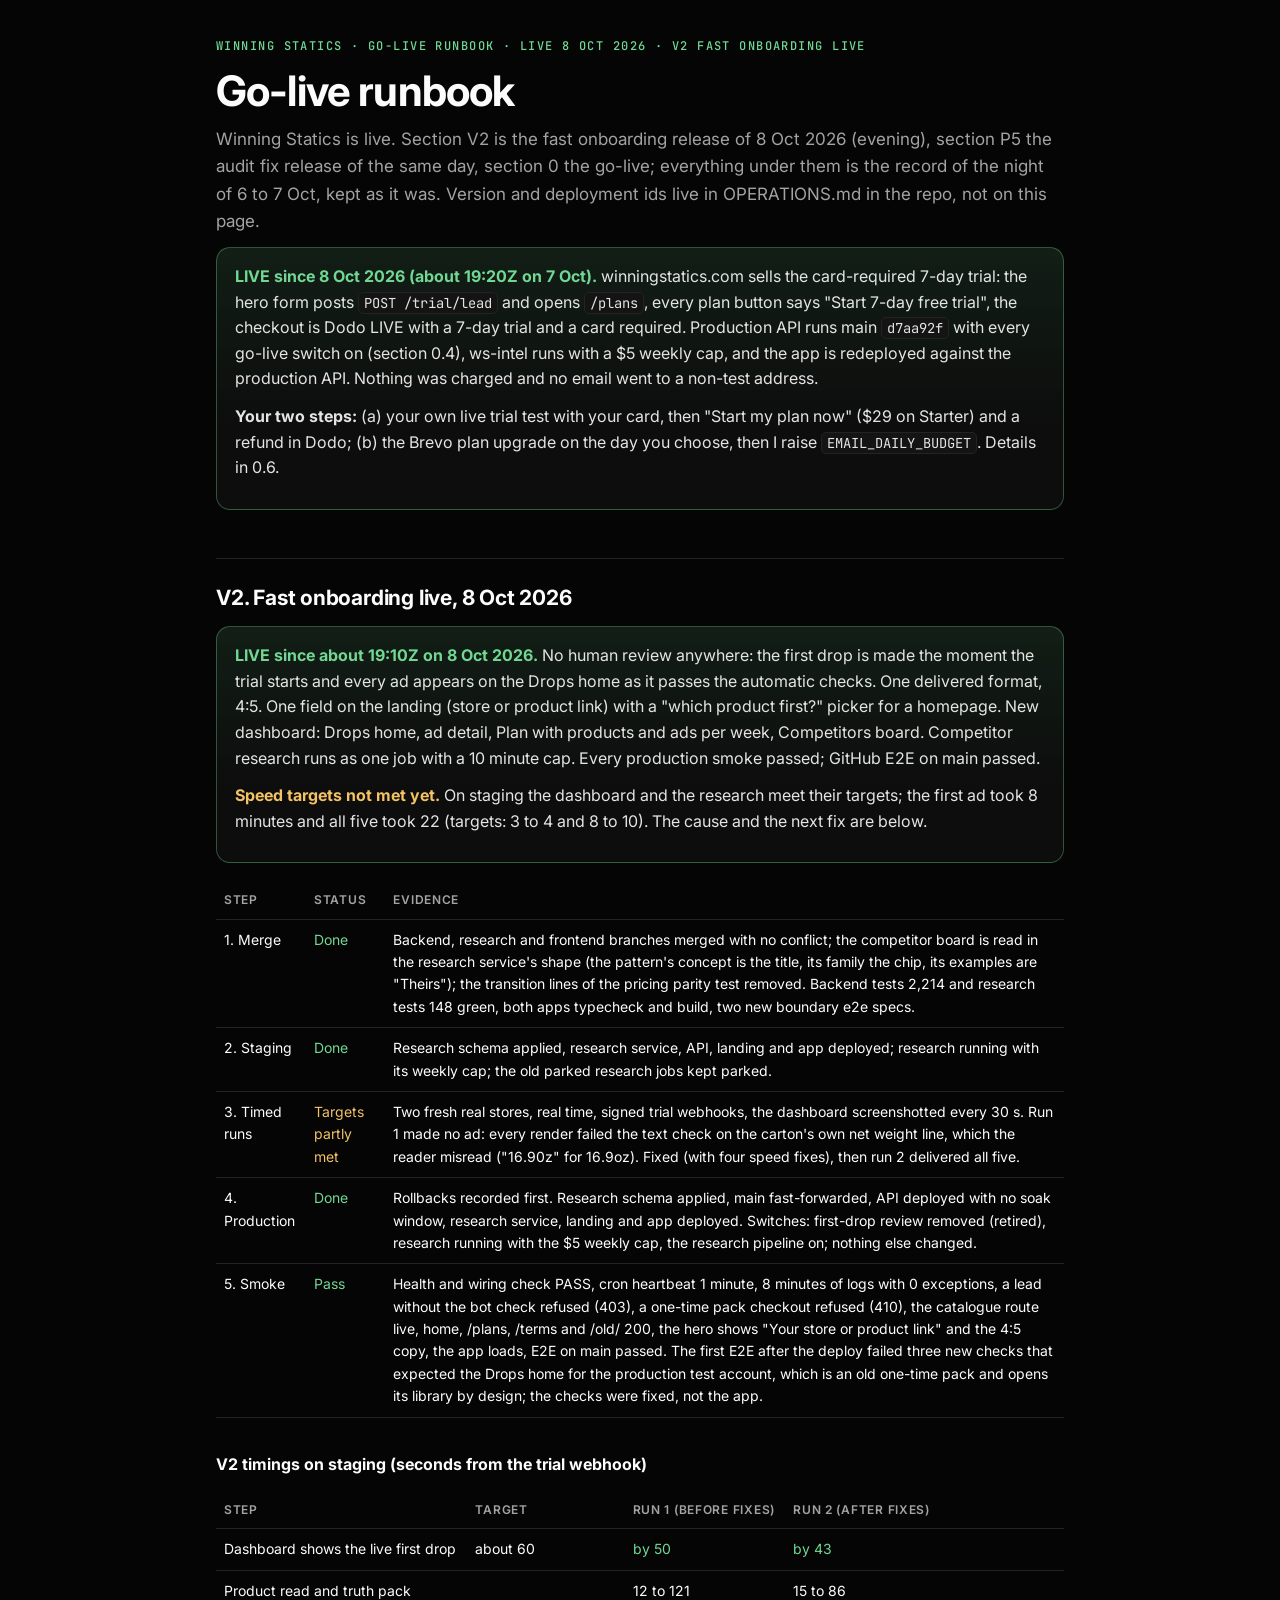
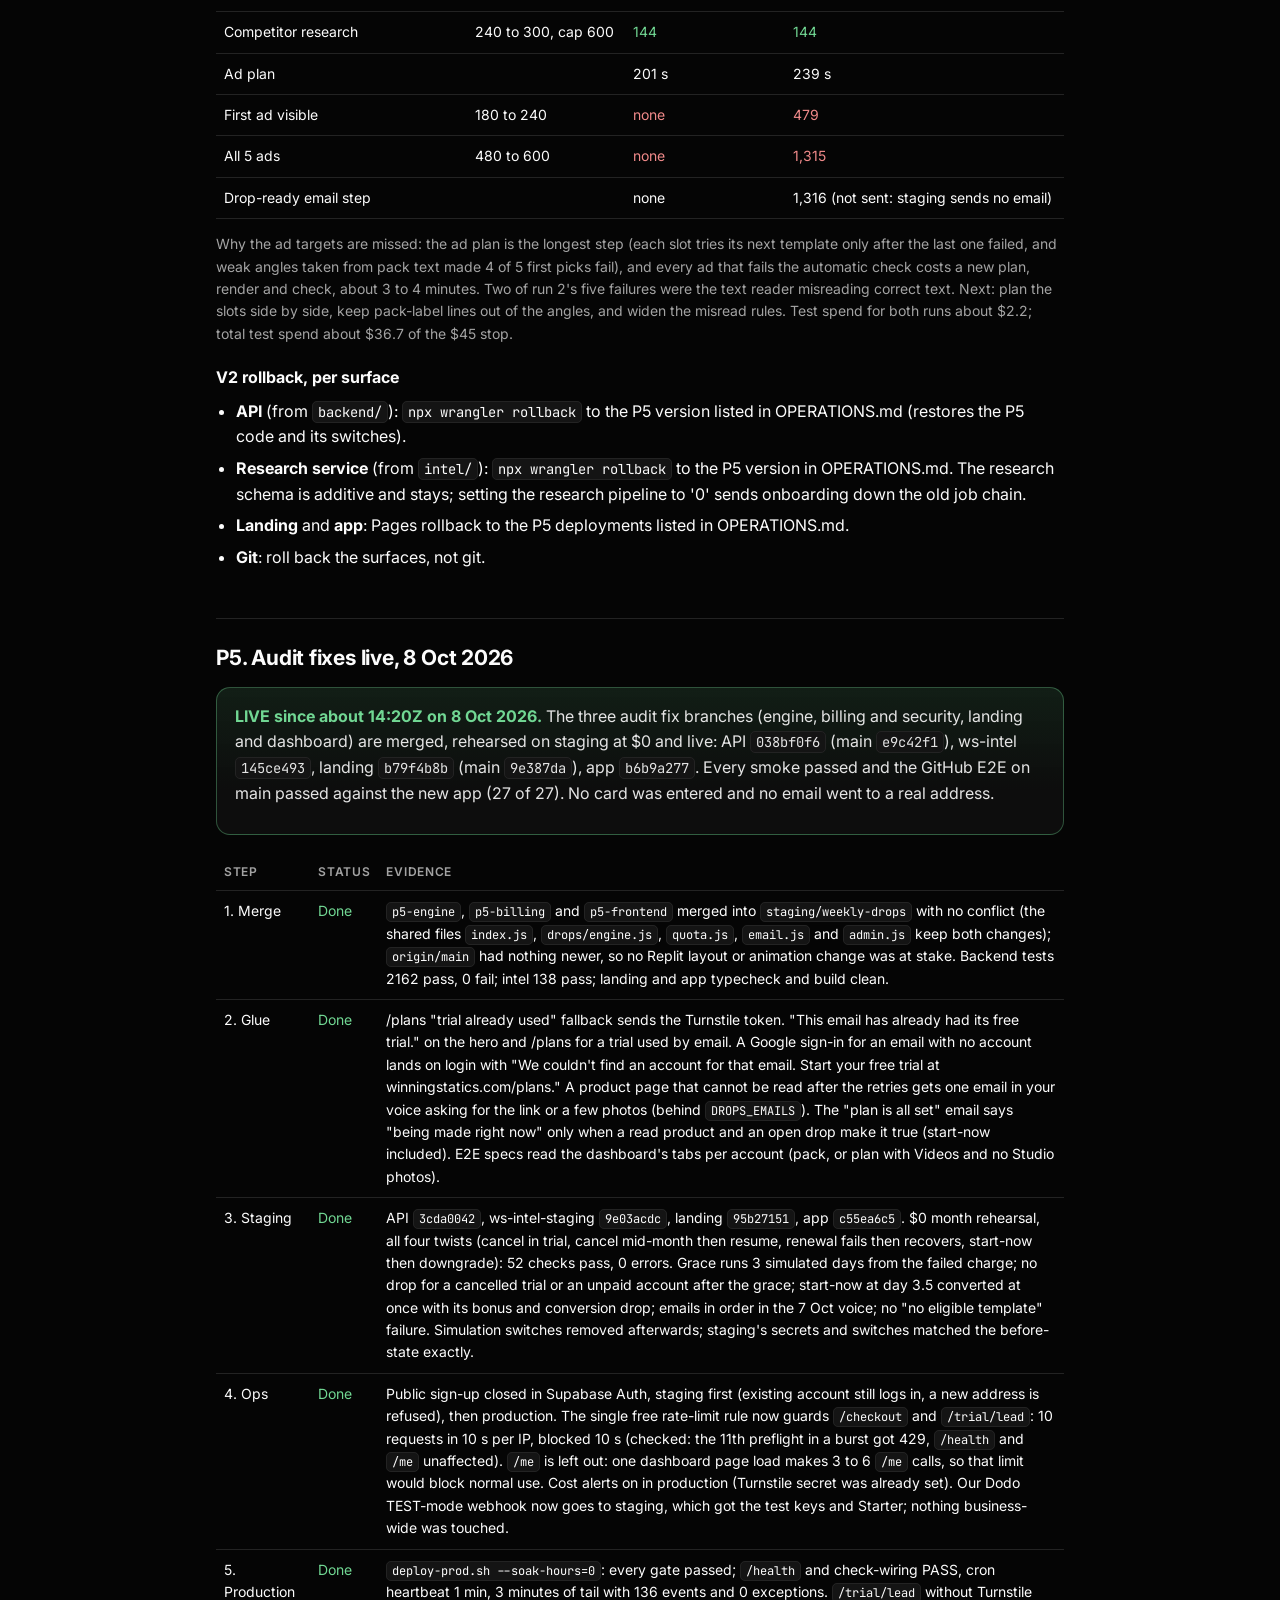
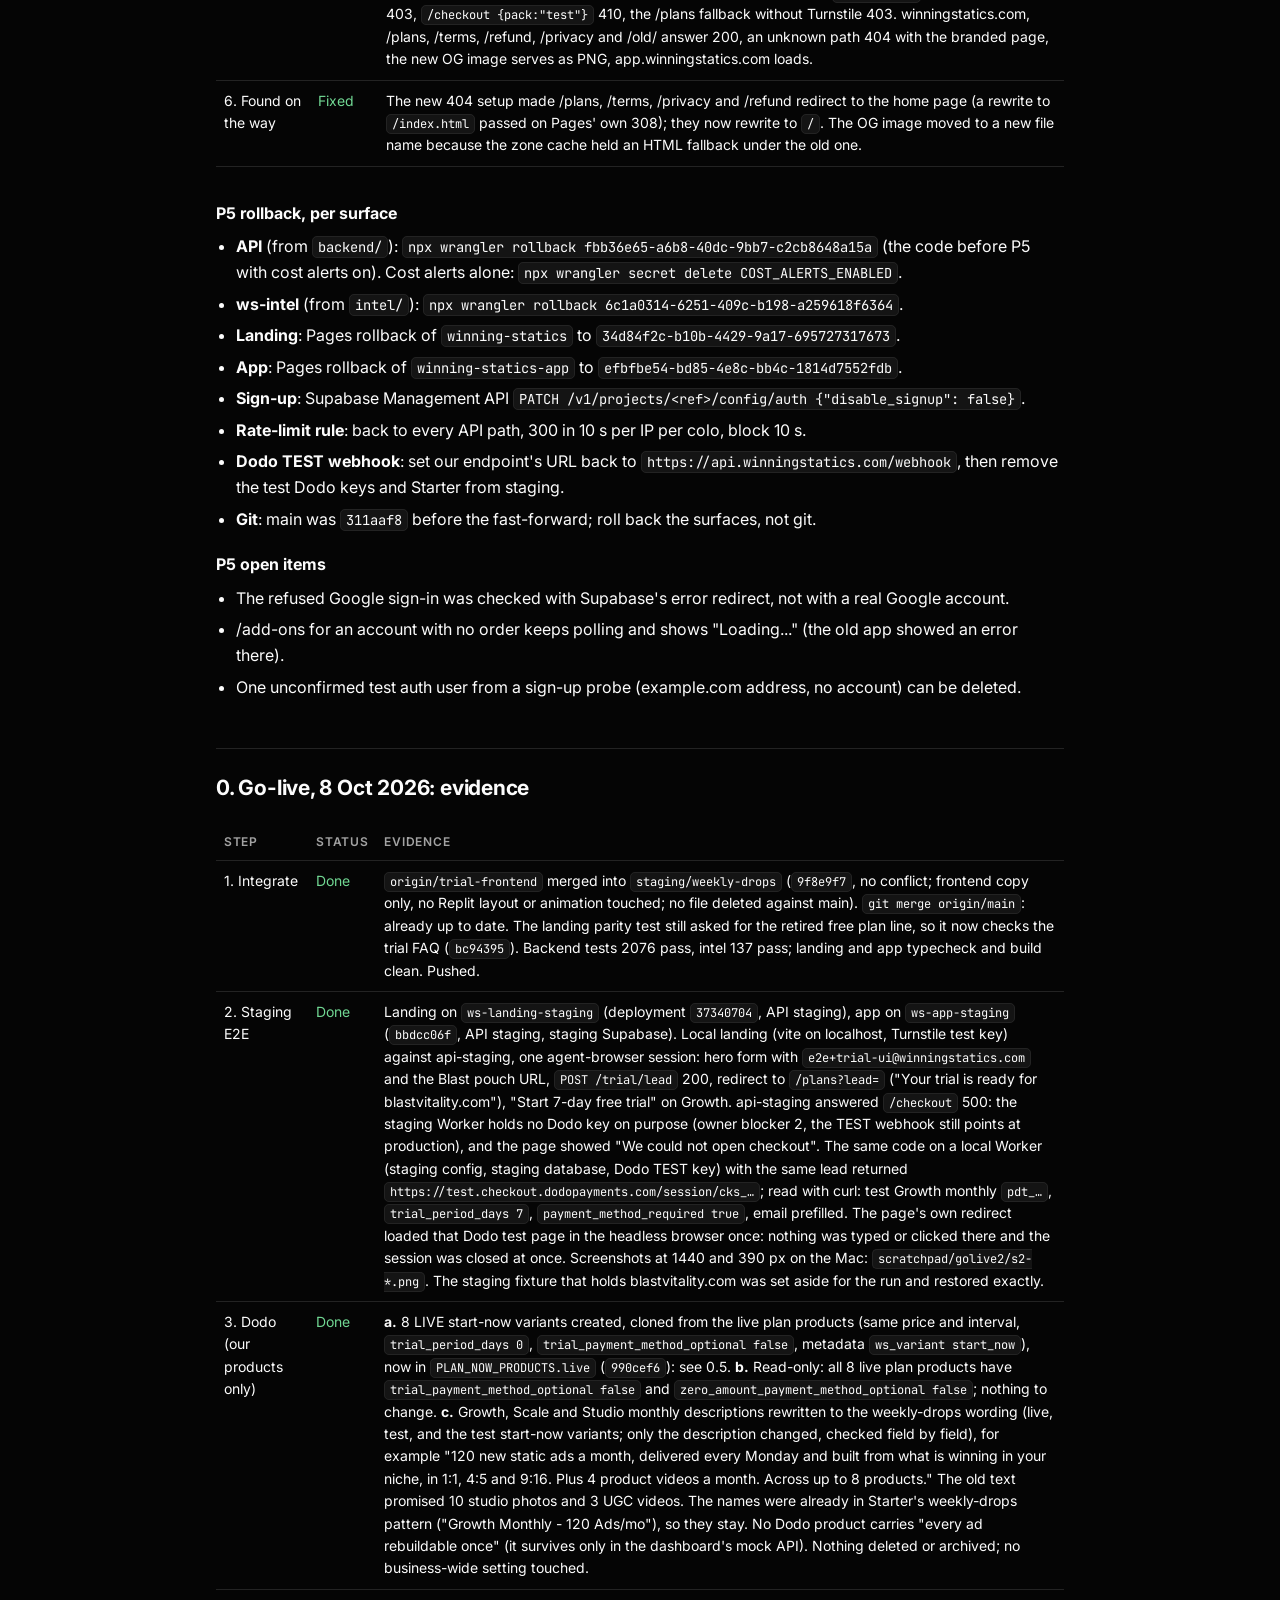
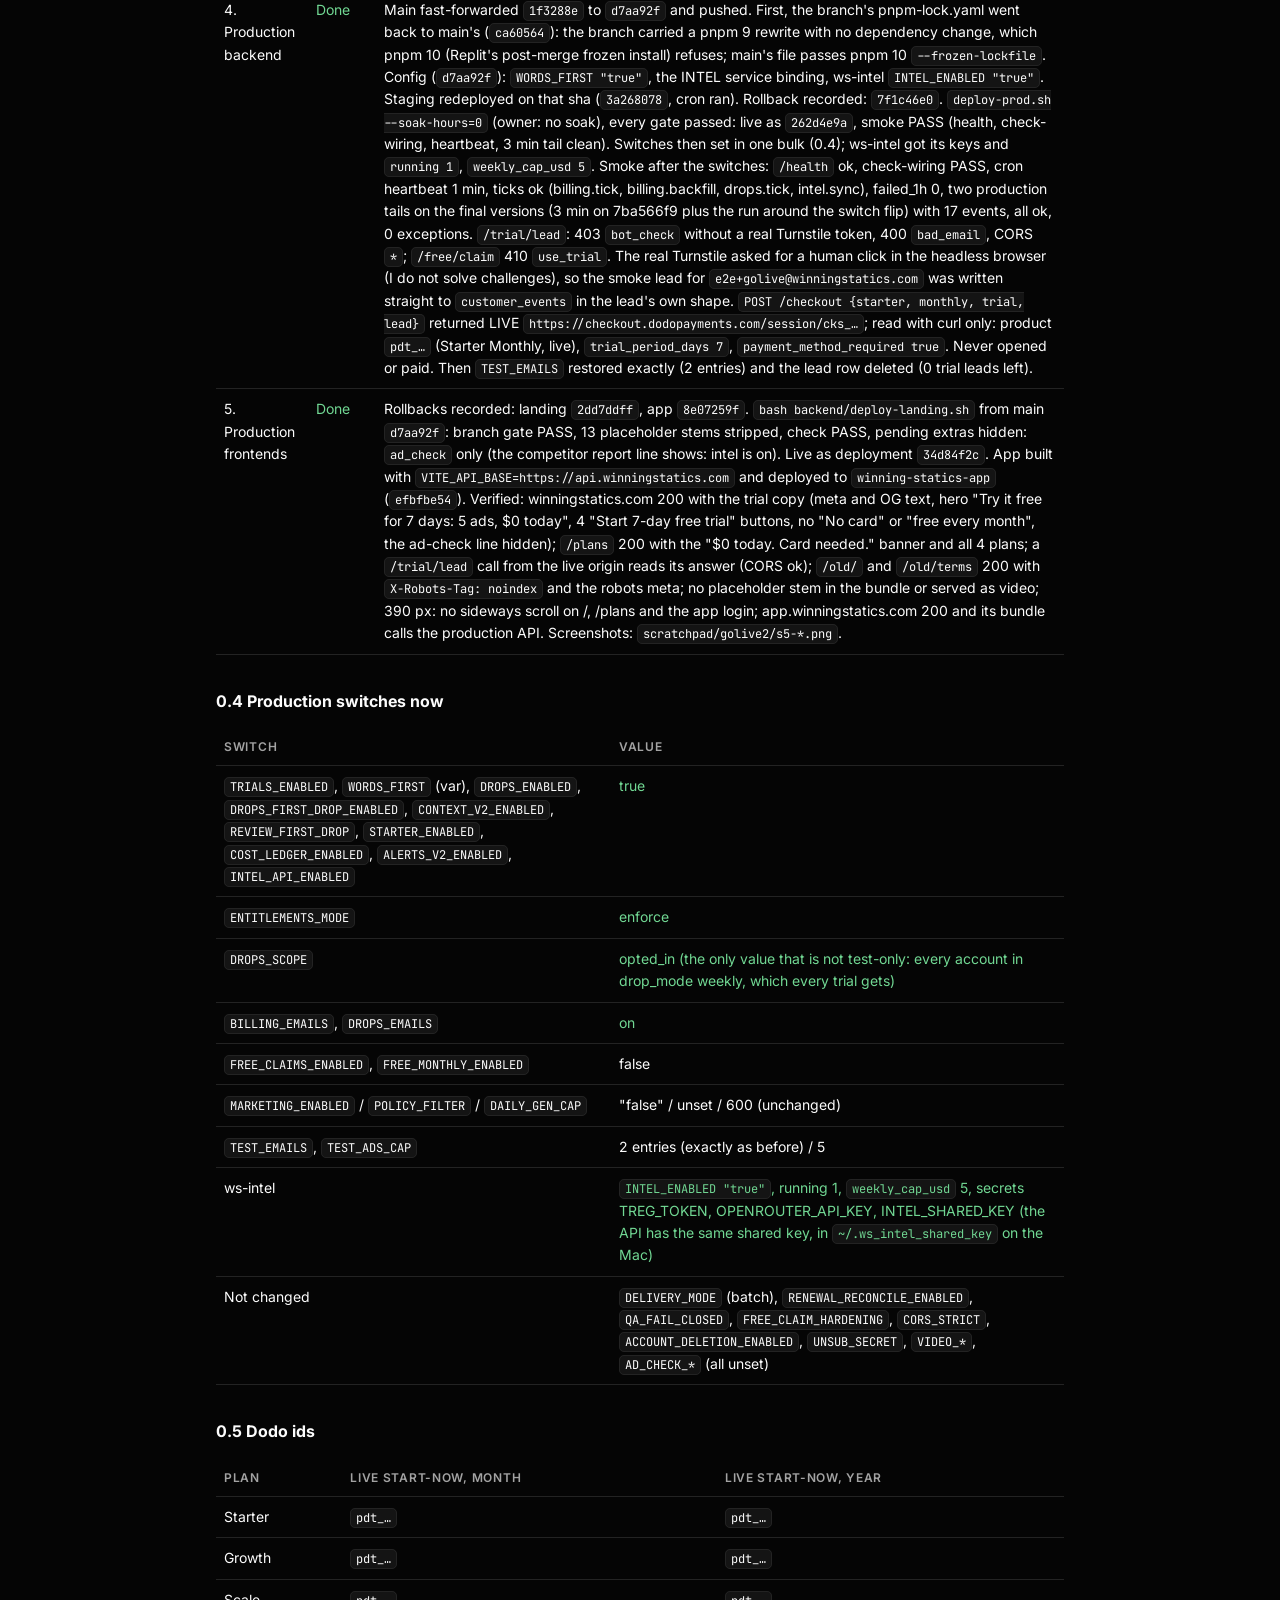
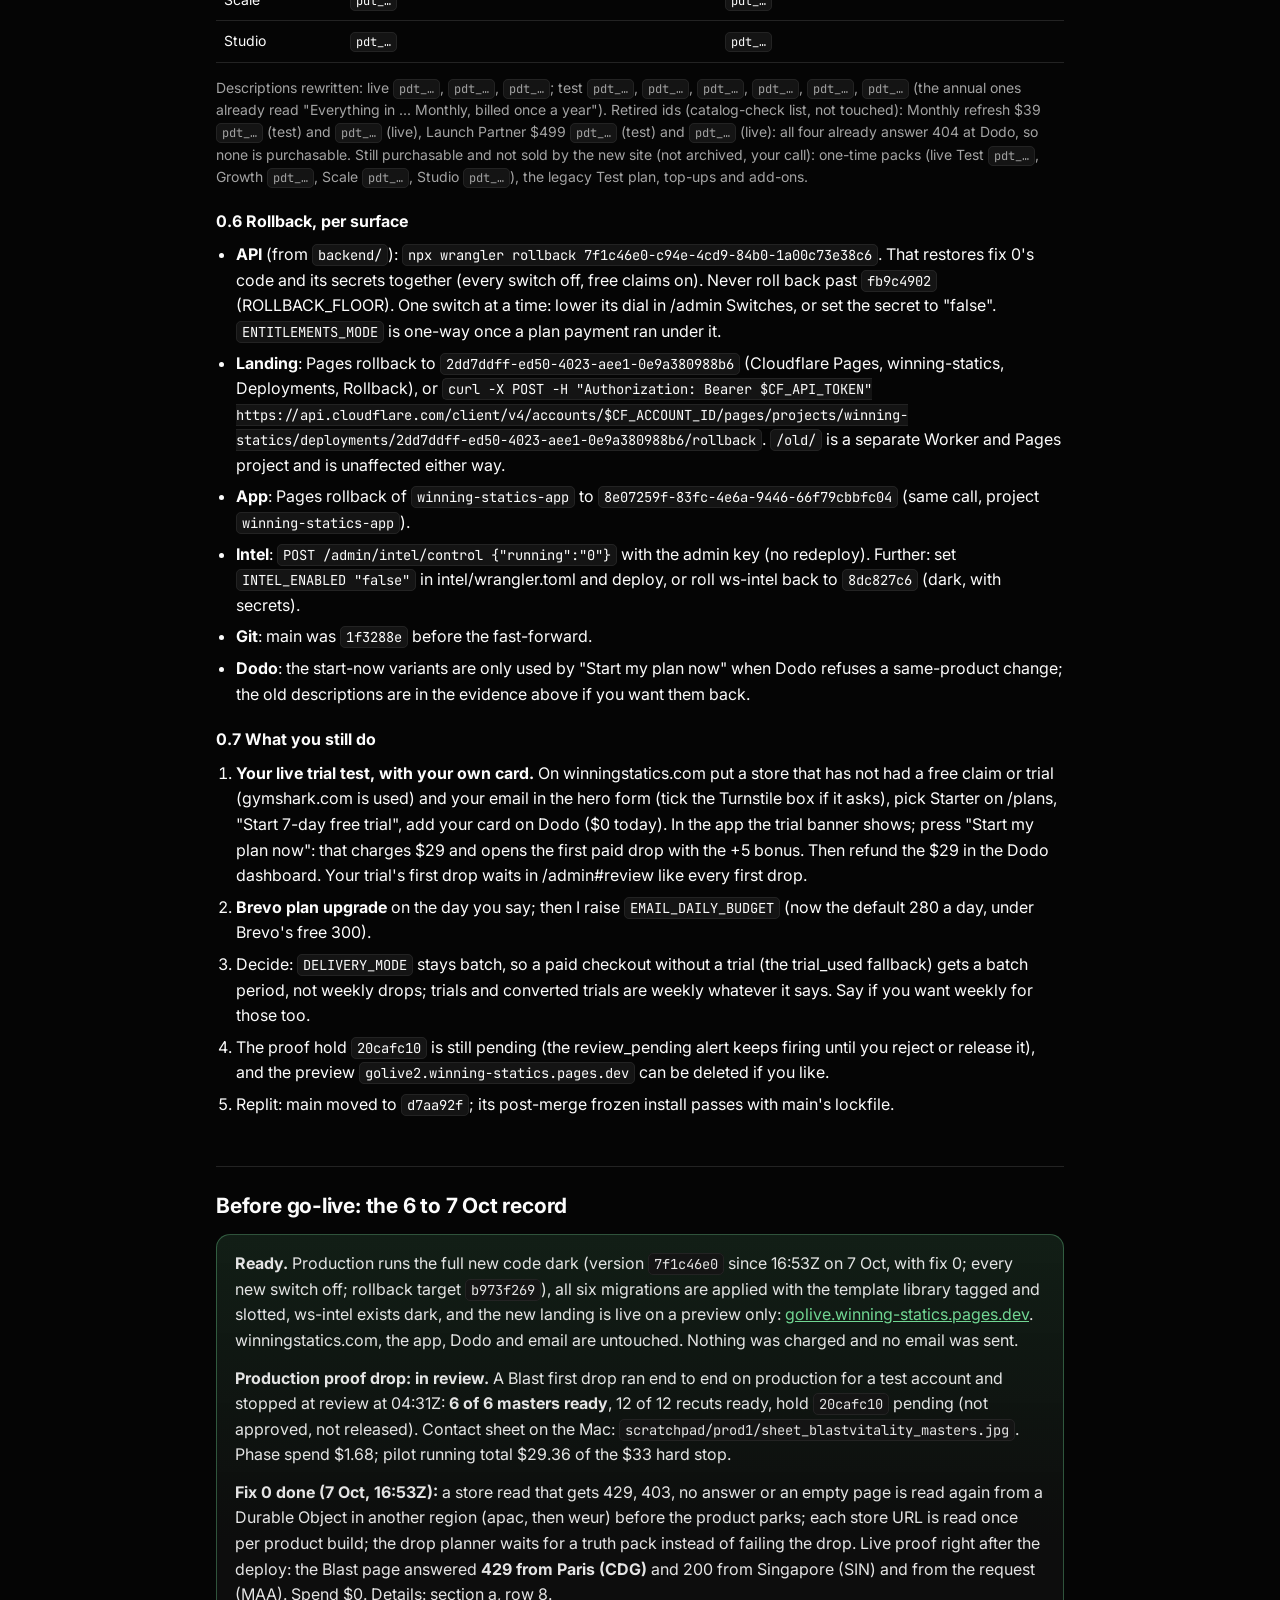
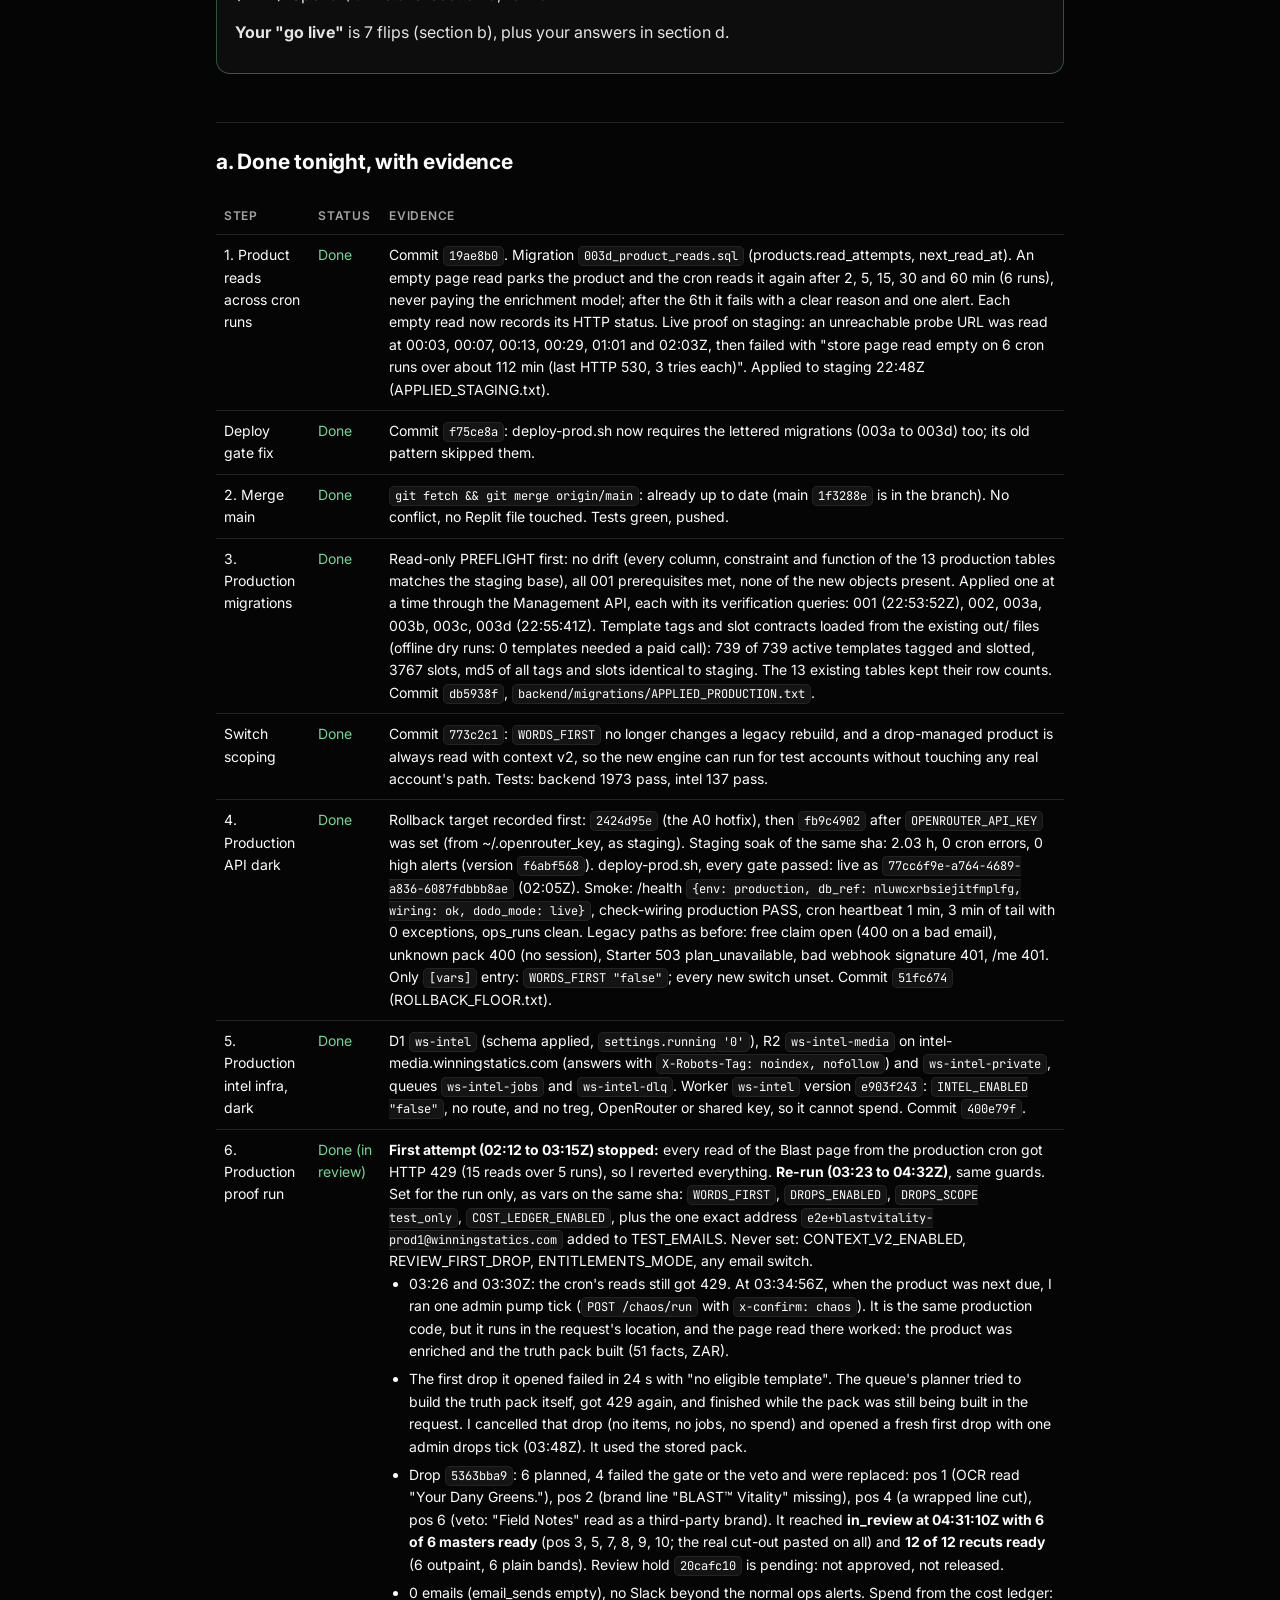
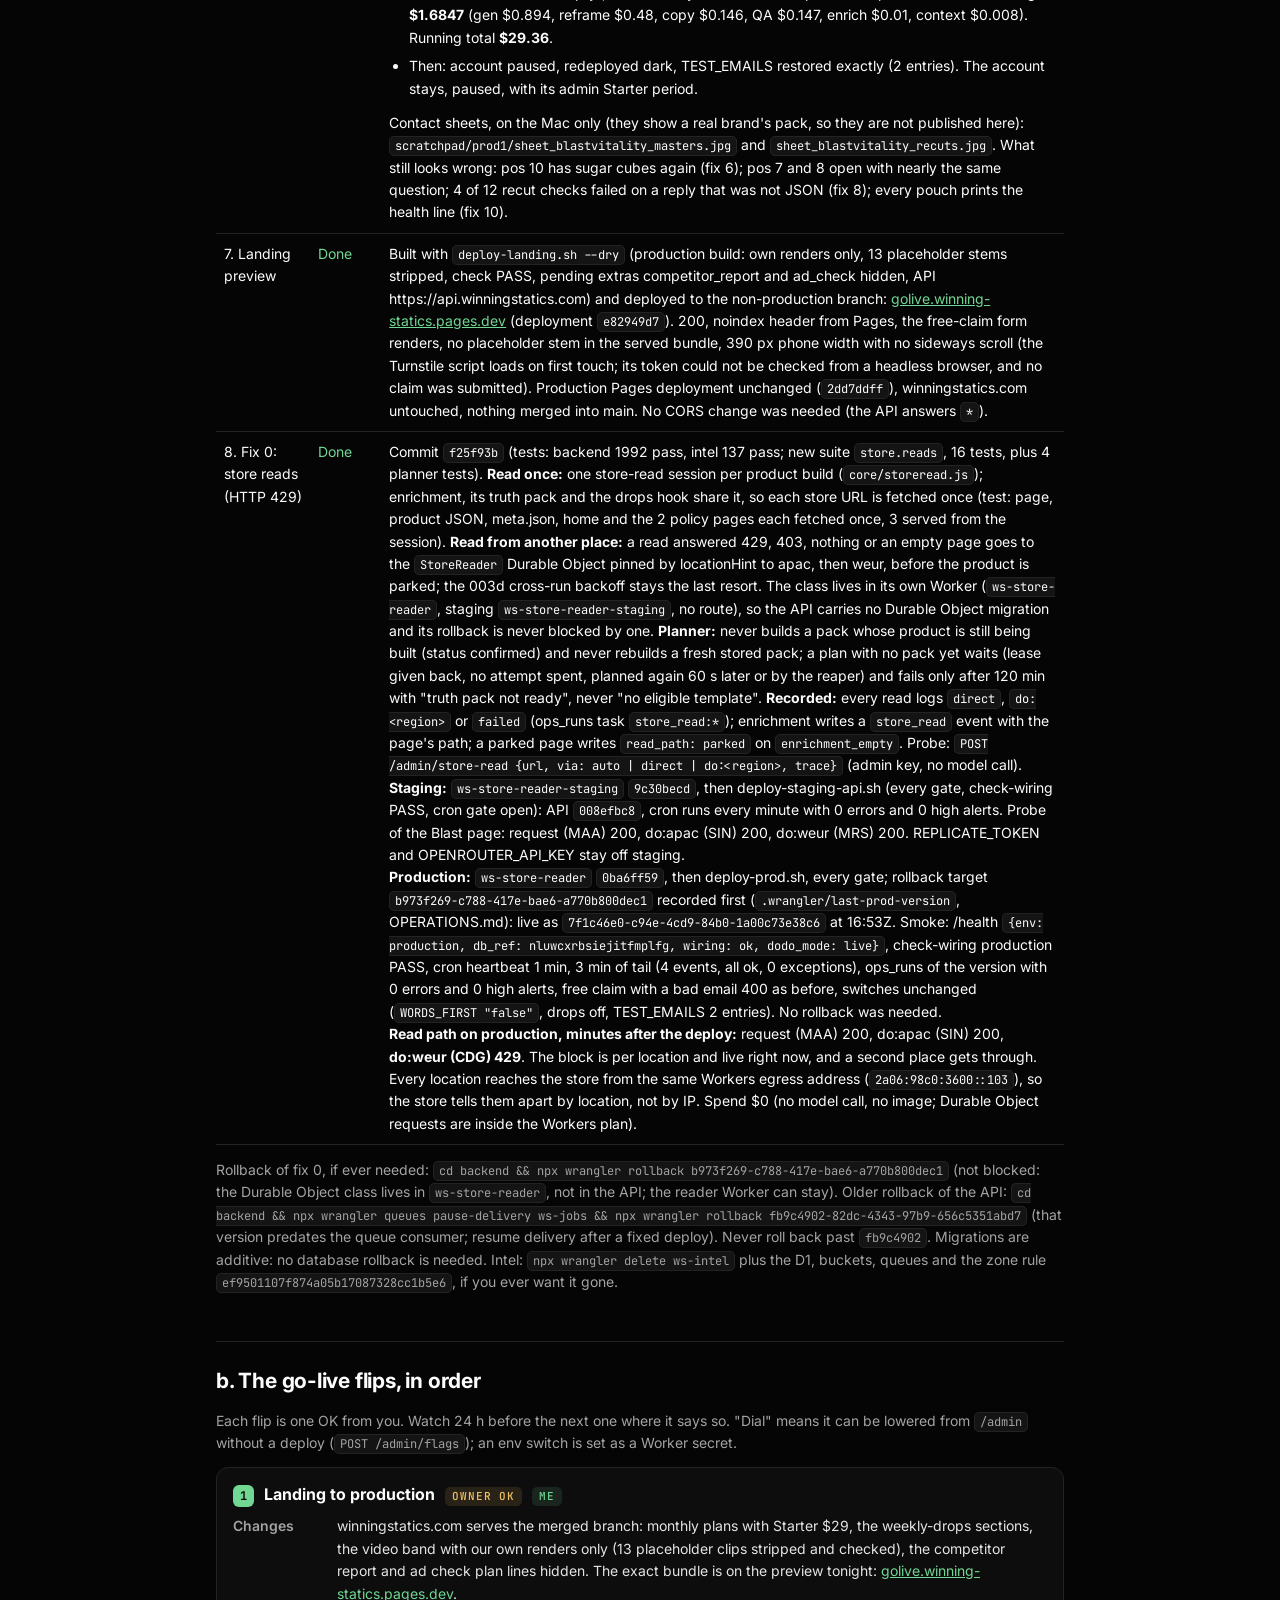
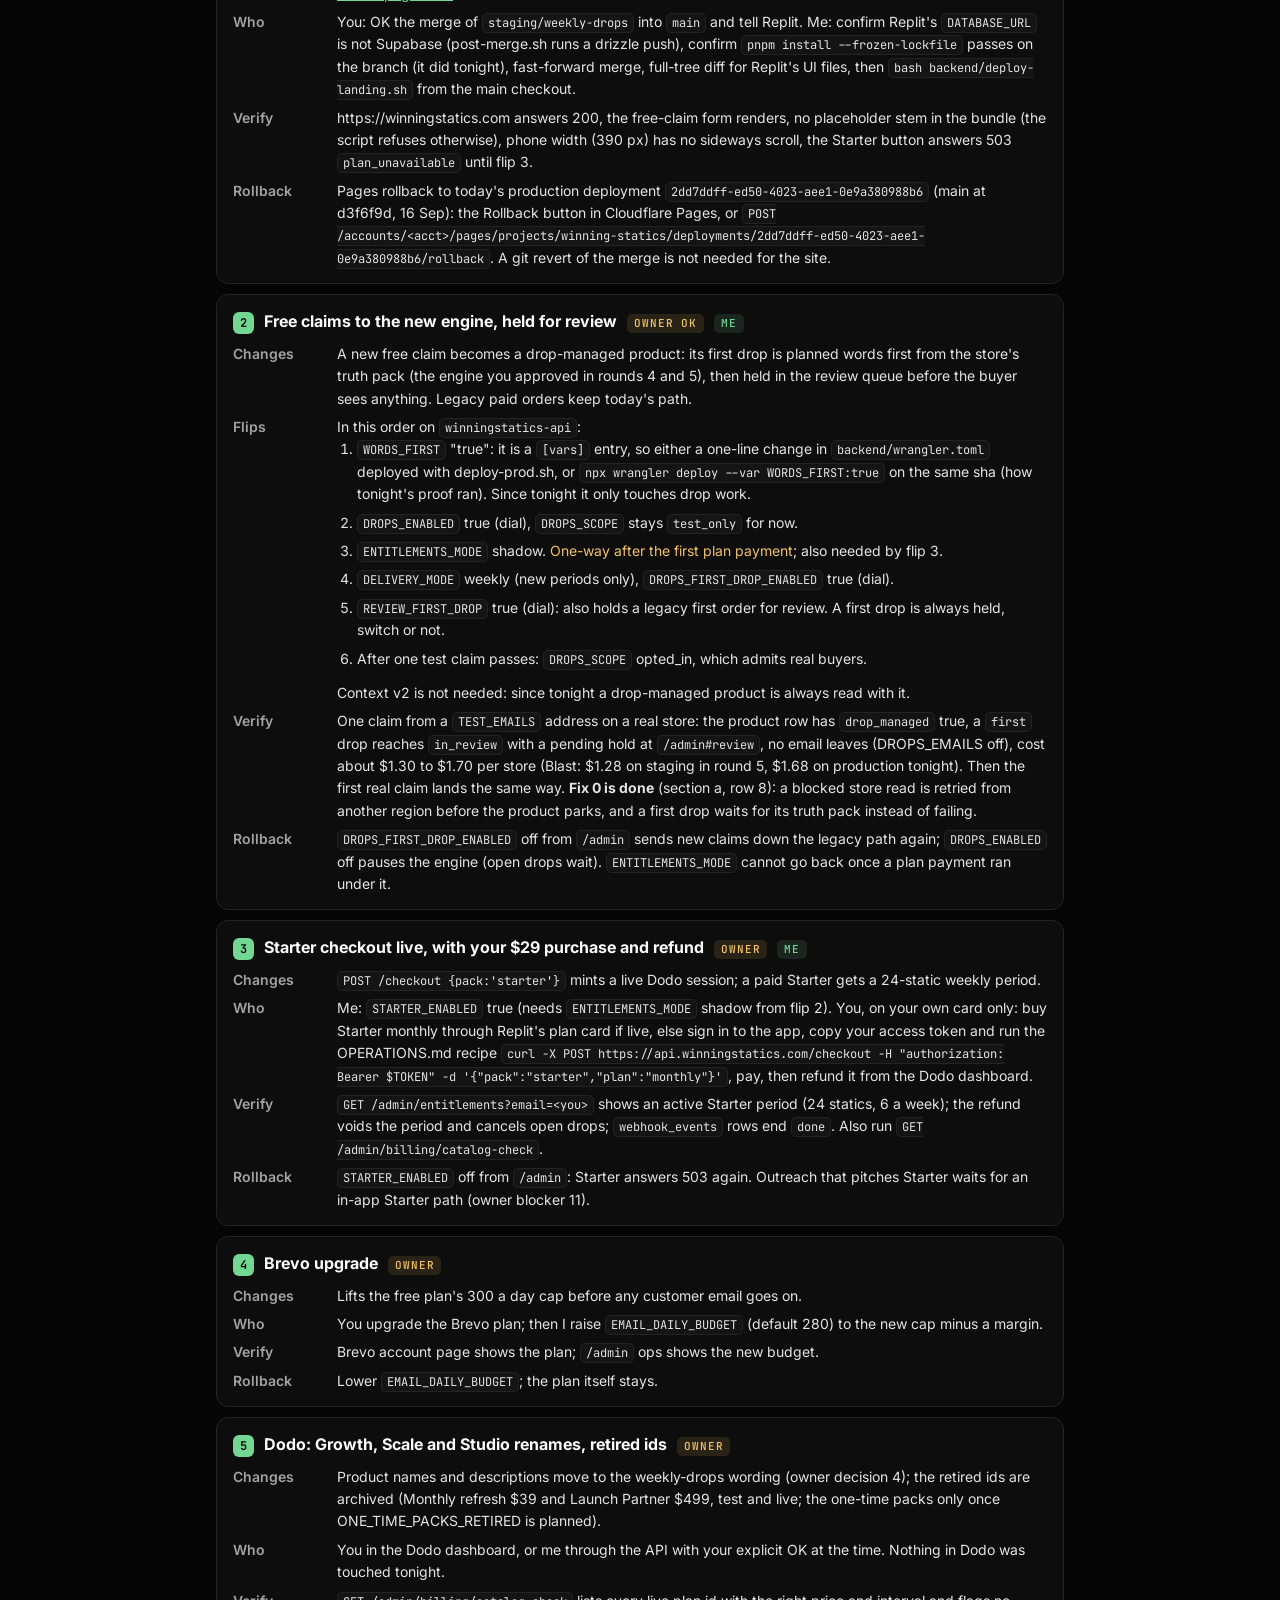
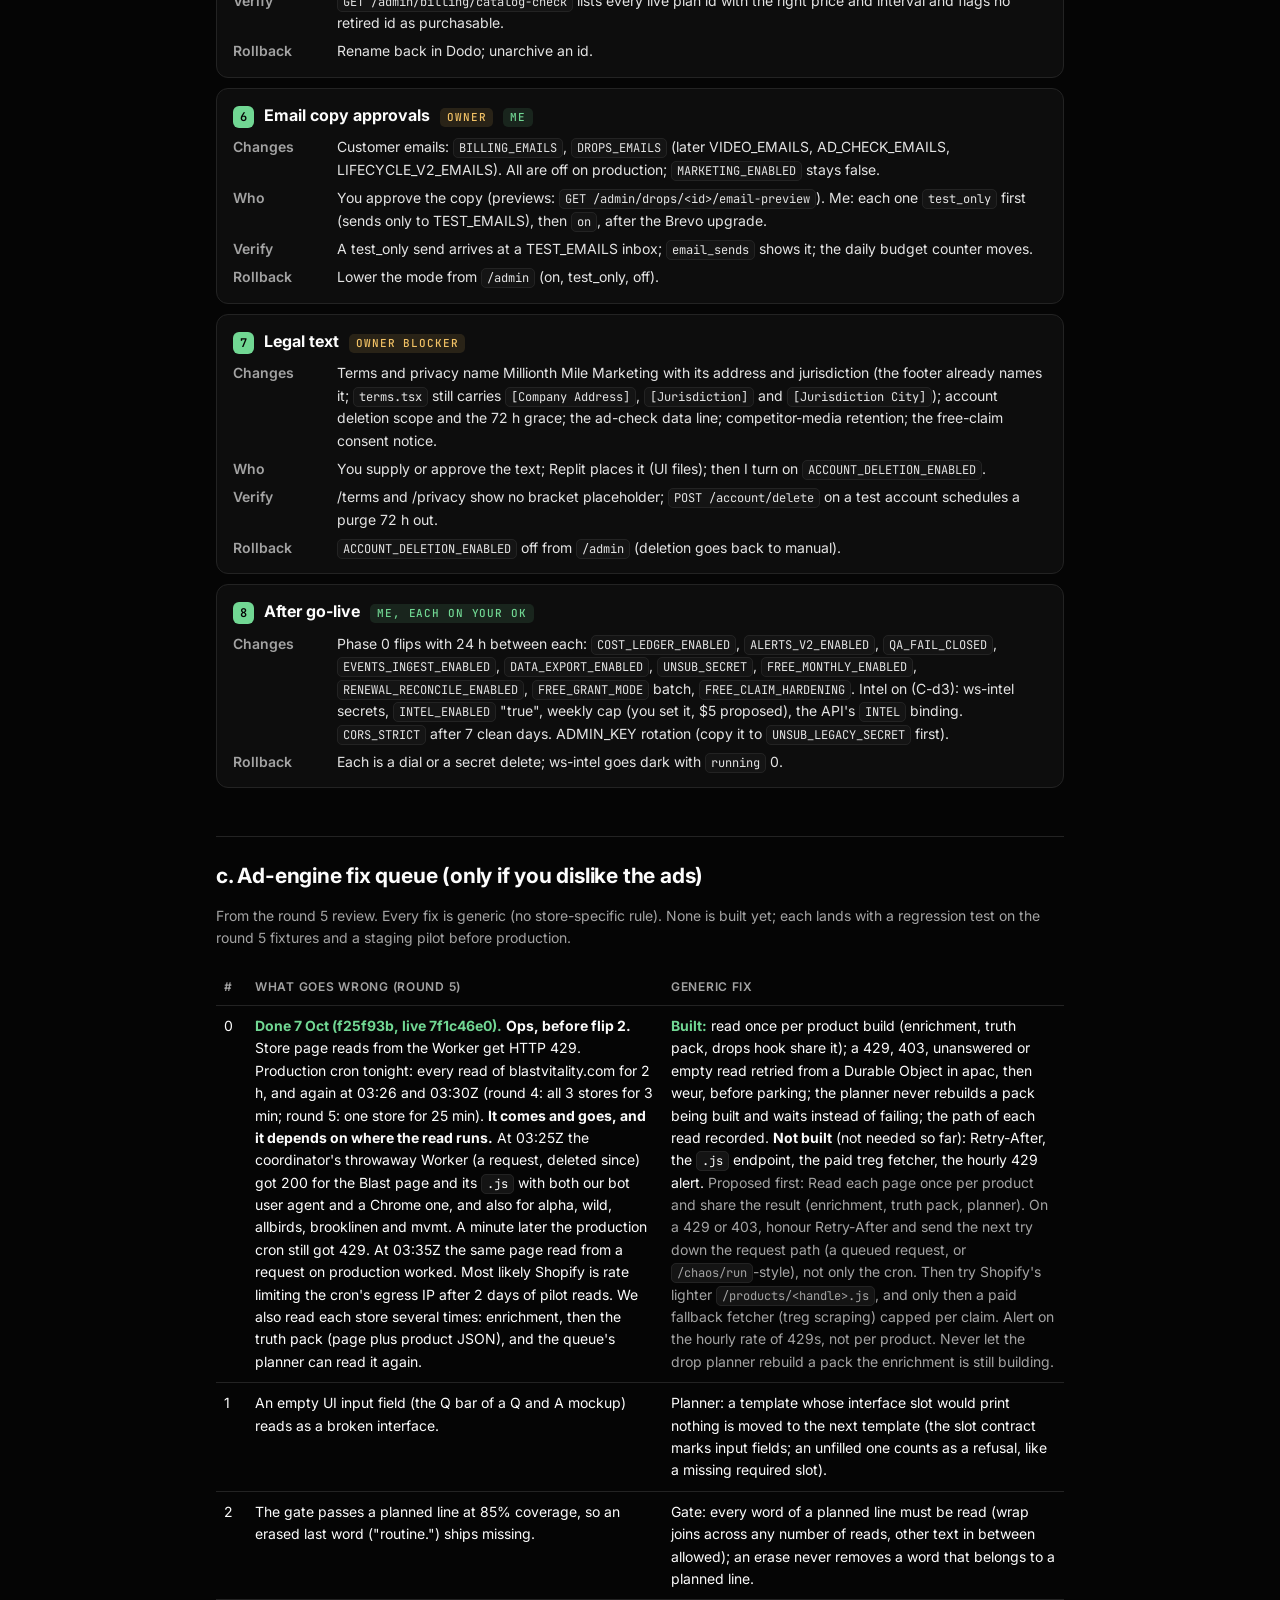
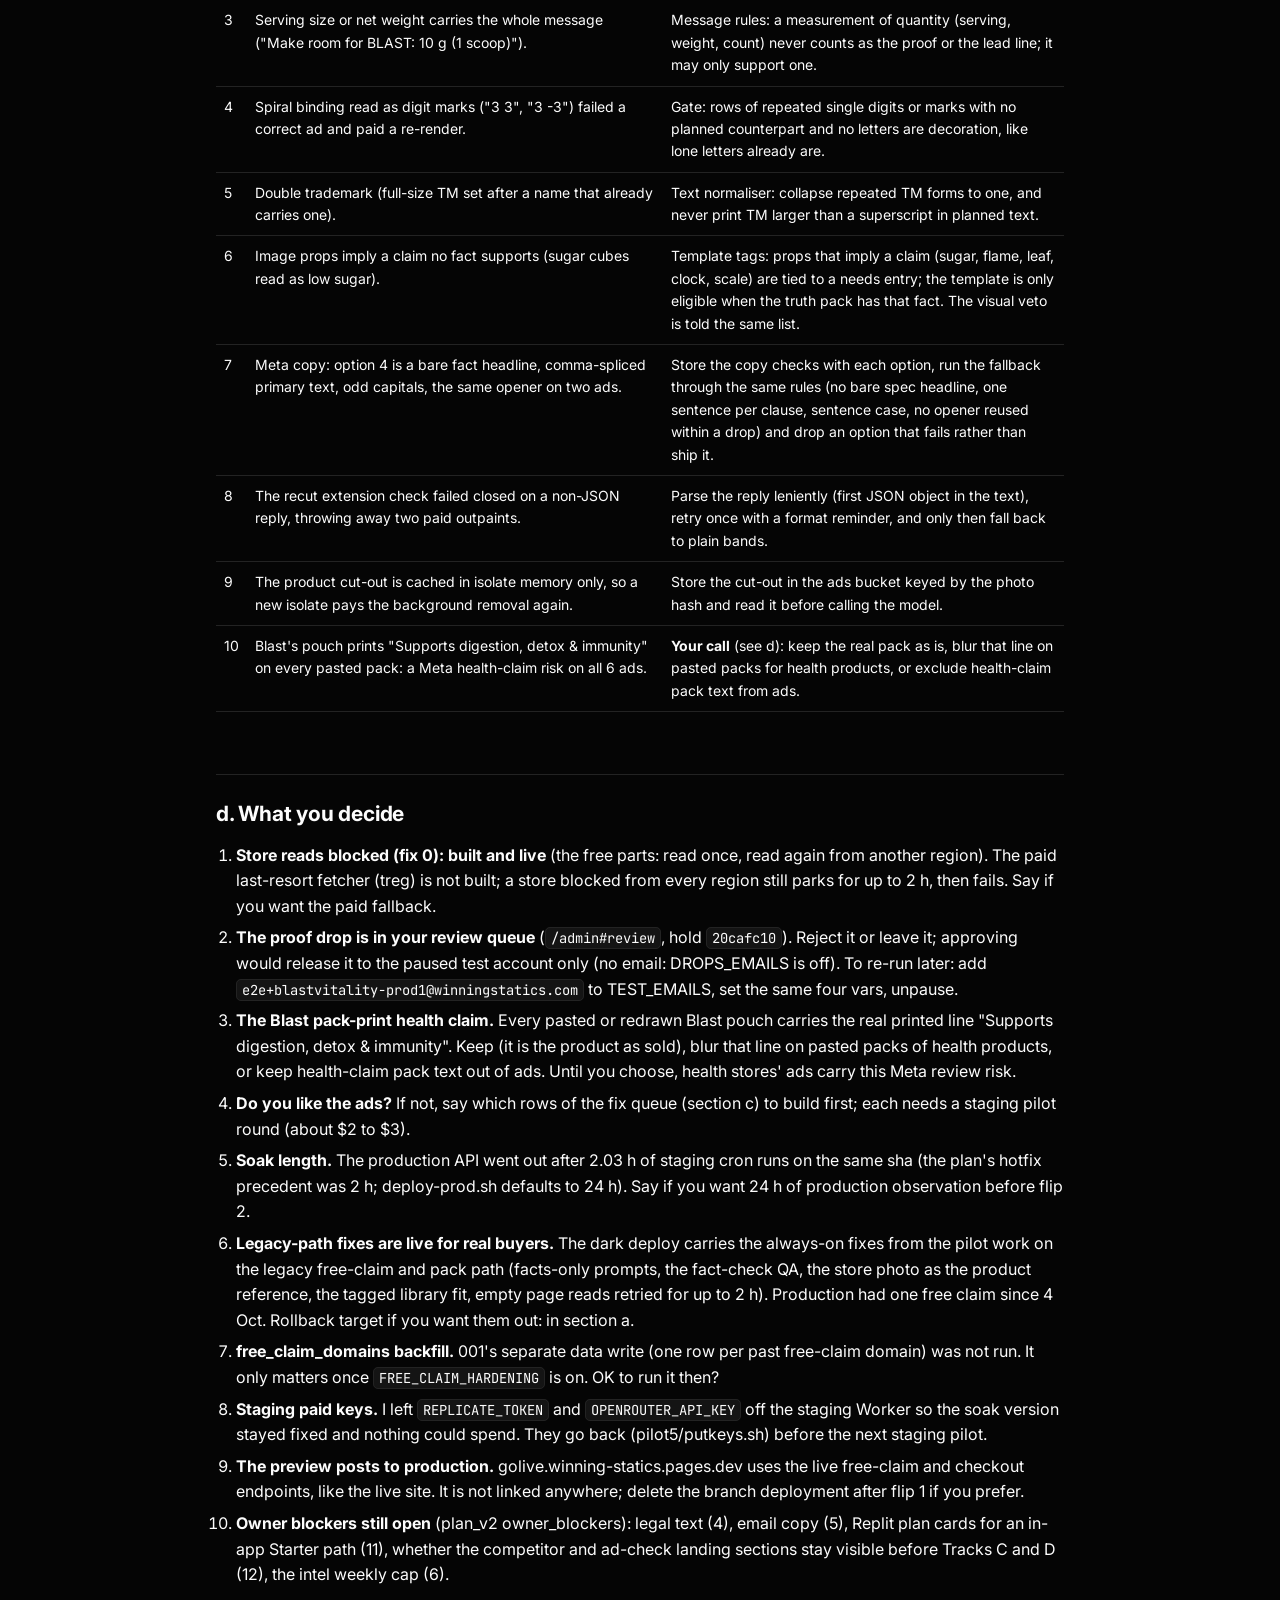
==== commit 024a77c1: "Go-live runbook: v2 fast onboarding live on 8 Oct 2026, staging timings against the targets, rollbac" ====
--- a/go-live/index.html
+++ b/go-live/index.html
@@ -4,7 +4,7 @@
 <meta charset="utf-8">
 <meta name="viewport" content="width=device-width, initial-scale=1">
 <title>Winning Statics Go-Live Runbook</title>
-<meta name="description" content="Winning Statics is LIVE since 8 Oct 2026: the card-required 7-day trial, evidence, rollback for every surface, and what the owner still does. Below it, the 6 to 7 Oct overnight record.">
+<meta name="description" content="Winning Statics is LIVE since 8 Oct 2026: v2 fast onboarding, the card-required 7-day trial, evidence, staging timings, rollback for every surface, and what the owner still does.">
 <meta name="robots" content="noindex,nofollow">
 <link rel="preconnect" href="https://fonts.googleapis.com">
 <link href="https://fonts.googleapis.com/css2?family=Inter:wght@400;500;600;700&family=JetBrains+Mono:wght@400;500&display=swap" rel="stylesheet">
@@ -53,14 +53,49 @@
 </head>
 <body>
 <main>
-<div class="eyebrow">Winning Statics · go-live runbook · LIVE 8 Oct 2026 · audit P5 live</div>
+<div class="eyebrow">Winning Statics · go-live runbook · LIVE 8 Oct 2026 · v2 fast onboarding live</div>
 <h1>Go-live runbook</h1>
-<p class="lede">Winning Statics is live. Section P5 is the audit fix release of 8 Oct 2026, section 0 is the go-live of 8 Oct 2026; everything under it is the record of the night of 6 to 7 Oct, kept as it was.</p>
+<p class="lede">Winning Statics is live. Section V2 is the fast onboarding release of 8 Oct 2026 (evening), section P5 the audit fix release of the same day, section 0 the go-live; everything under them is the record of the night of 6 to 7 Oct, kept as it was. Version and deployment ids live in OPERATIONS.md in the repo, not on this page.</p>
 
 <div class="card tldr">
 <p><strong class="ok">LIVE since 8 Oct 2026 (about 19:20Z on 7 Oct).</strong> winningstatics.com sells the card-required 7-day trial: the hero form posts <code>POST /trial/lead</code> and opens <code>/plans</code>, every plan button says "Start 7-day free trial", the checkout is Dodo LIVE with a 7-day trial and a card required. Production API runs main <code>d7aa92f</code> with every go-live switch on (section 0.4), ws-intel runs with a $5 weekly cap, and the app is redeployed against the production API. Nothing was charged and no email went to a non-test address.</p>
 <p><strong>Your two steps:</strong> (a) your own live trial test with your card, then "Start my plan now" ($29 on Starter) and a refund in Dodo; (b) the Brevo plan upgrade on the day you choose, then I raise <code>EMAIL_DAILY_BUDGET</code>. Details in 0.6.</p>
 </div>
+
+<h2>V2. Fast onboarding live, 8 Oct 2026</h2>
+<div class="card tldr">
+<p><strong class="ok">LIVE since about 19:10Z on 8 Oct 2026.</strong> No human review anywhere: the first drop is made the moment the trial starts and every ad appears on the Drops home as it passes the automatic checks. One delivered format, 4:5. One field on the landing (store or product link) with a "which product first?" picker for a homepage. New dashboard: Drops home, ad detail, Plan with products and ads per week, Competitors board. Competitor research runs as one job with a 10 minute cap. Every production smoke passed; GitHub E2E on main passed.</p>
+<p><strong class="amb">Speed targets not met yet.</strong> On staging the dashboard and the research meet their targets; the first ad took 8 minutes and all five took 22 (targets: 3 to 4 and 8 to 10). The cause and the next fix are below.</p>
+</div>
+<div class="wrap"><table>
+<tr><th>Step</th><th>Status</th><th>Evidence</th></tr>
+<tr><td>1. Merge</td><td class="ok">Done</td><td>Backend, research and frontend branches merged with no conflict; the competitor board is read in the research service's shape (the pattern's concept is the title, its family the chip, its examples are "Theirs"); the transition lines of the pricing parity test removed. Backend tests 2,214 and research tests 148 green, both apps typecheck and build, two new boundary e2e specs.</td></tr>
+<tr><td>2. Staging</td><td class="ok">Done</td><td>Research schema applied, research service, API, landing and app deployed; research running with its weekly cap; the old parked research jobs kept parked.</td></tr>
+<tr><td>3. Timed runs</td><td class="amb">Targets partly met</td><td>Two fresh real stores, real time, signed trial webhooks, the dashboard screenshotted every 30 s. Run 1 made no ad: every render failed the text check on the carton's own net weight line, which the reader misread ("16.90z" for 16.9oz). Fixed (with four speed fixes), then run 2 delivered all five.</td></tr>
+<tr><td>4. Production</td><td class="ok">Done</td><td>Rollbacks recorded first. Research schema applied, main fast-forwarded, API deployed with no soak window, research service, landing and app deployed. Switches: first-drop review removed (retired), research running with the $5 weekly cap, the research pipeline on; nothing else changed.</td></tr>
+<tr><td>5. Smoke</td><td class="ok">Pass</td><td>Health and wiring check PASS, cron heartbeat 1 minute, 8 minutes of logs with 0 exceptions, a lead without the bot check refused (403), a one-time pack checkout refused (410), the catalogue route live, home, /plans, /terms and /old/ 200, the hero shows "Your store or product link" and the 4:5 copy, the app loads, E2E on main passed. The first E2E after the deploy failed three new checks that expected the Drops home for the production test account, which is an old one-time pack and opens its library by design; the checks were fixed, not the app.</td></tr>
+</table></div>
+
+<h3>V2 timings on staging (seconds from the trial webhook)</h3>
+<div class="wrap"><table>
+<tr><th>Step</th><th>Target</th><th>Run 1 (before fixes)</th><th>Run 2 (after fixes)</th></tr>
+<tr><td>Dashboard shows the live first drop</td><td>about 60</td><td class="ok">by 50</td><td class="ok">by 43</td></tr>
+<tr><td>Product read and truth pack</td><td></td><td>12 to 121</td><td>15 to 86</td></tr>
+<tr><td>Competitor research</td><td>240 to 300, cap 600</td><td class="ok">144</td><td class="ok">144</td></tr>
+<tr><td>Ad plan</td><td></td><td>201 s</td><td>239 s</td></tr>
+<tr><td>First ad visible</td><td>180 to 240</td><td class="bad">none</td><td class="bad">479</td></tr>
+<tr><td>All 5 ads</td><td>480 to 600</td><td class="bad">none</td><td class="bad">1,315</td></tr>
+<tr><td>Drop-ready email step</td><td></td><td>none</td><td>1,316 (not sent: staging sends no email)</td></tr>
+</table></div>
+<p class="small">Why the ad targets are missed: the ad plan is the longest step (each slot tries its next template only after the last one failed, and weak angles taken from pack text made 4 of 5 first picks fail), and every ad that fails the automatic check costs a new plan, render and check, about 3 to 4 minutes. Two of run 2's five failures were the text reader misreading correct text. Next: plan the slots side by side, keep pack-label lines out of the angles, and widen the misread rules. Test spend for both runs about $2.2; total test spend about $36.7 of the $45 stop.</p>
+
+<h3>V2 rollback, per surface</h3>
+<ul>
+<li><b>API</b> (from <code>backend/</code>): <code>npx wrangler rollback</code> to the P5 version listed in OPERATIONS.md (restores the P5 code and its switches).</li>
+<li><b>Research service</b> (from <code>intel/</code>): <code>npx wrangler rollback</code> to the P5 version in OPERATIONS.md. The research schema is additive and stays; setting the research pipeline to '0' sends onboarding down the old job chain.</li>
+<li><b>Landing</b> and <b>app</b>: Pages rollback to the P5 deployments listed in OPERATIONS.md.</li>
+<li><b>Git</b>: roll back the surfaces, not git.</li>
+</ul>
 
 <h2>P5. Audit fixes live, 8 Oct 2026</h2>
 <div class="card tldr">
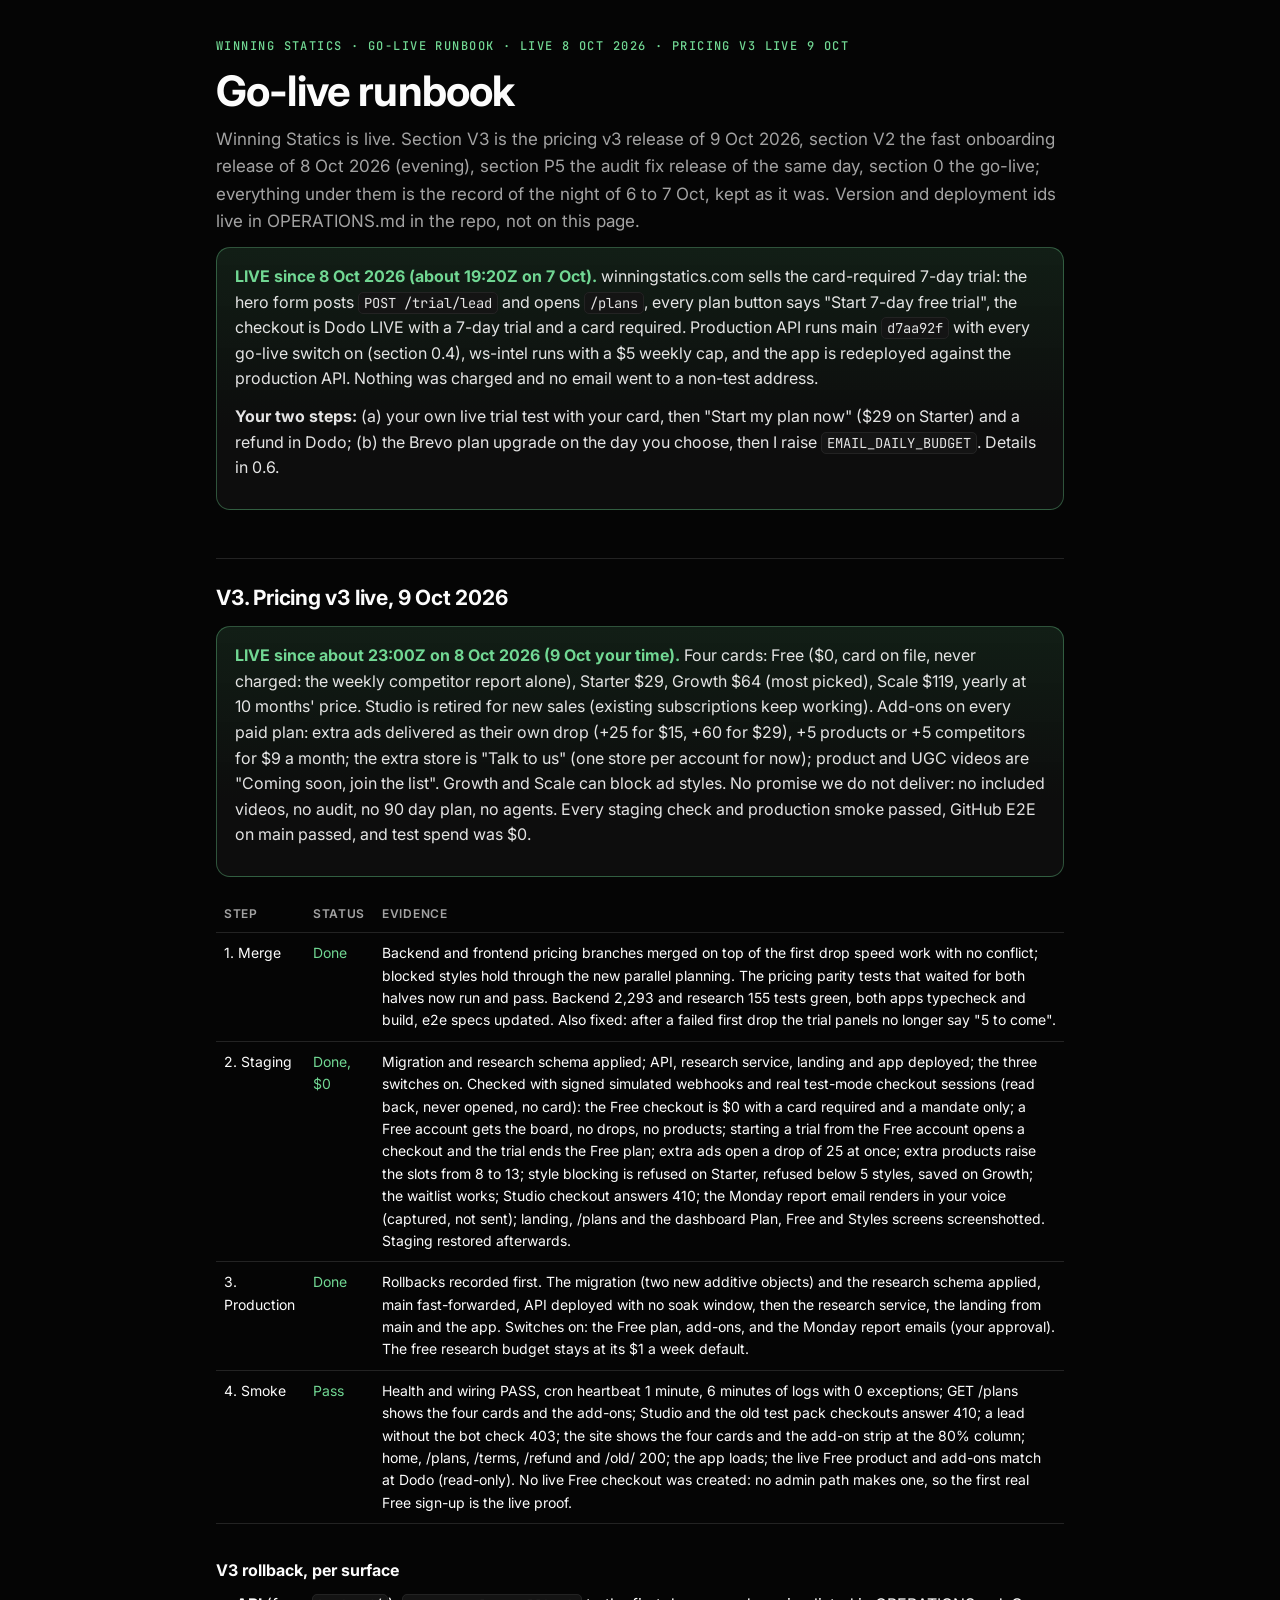
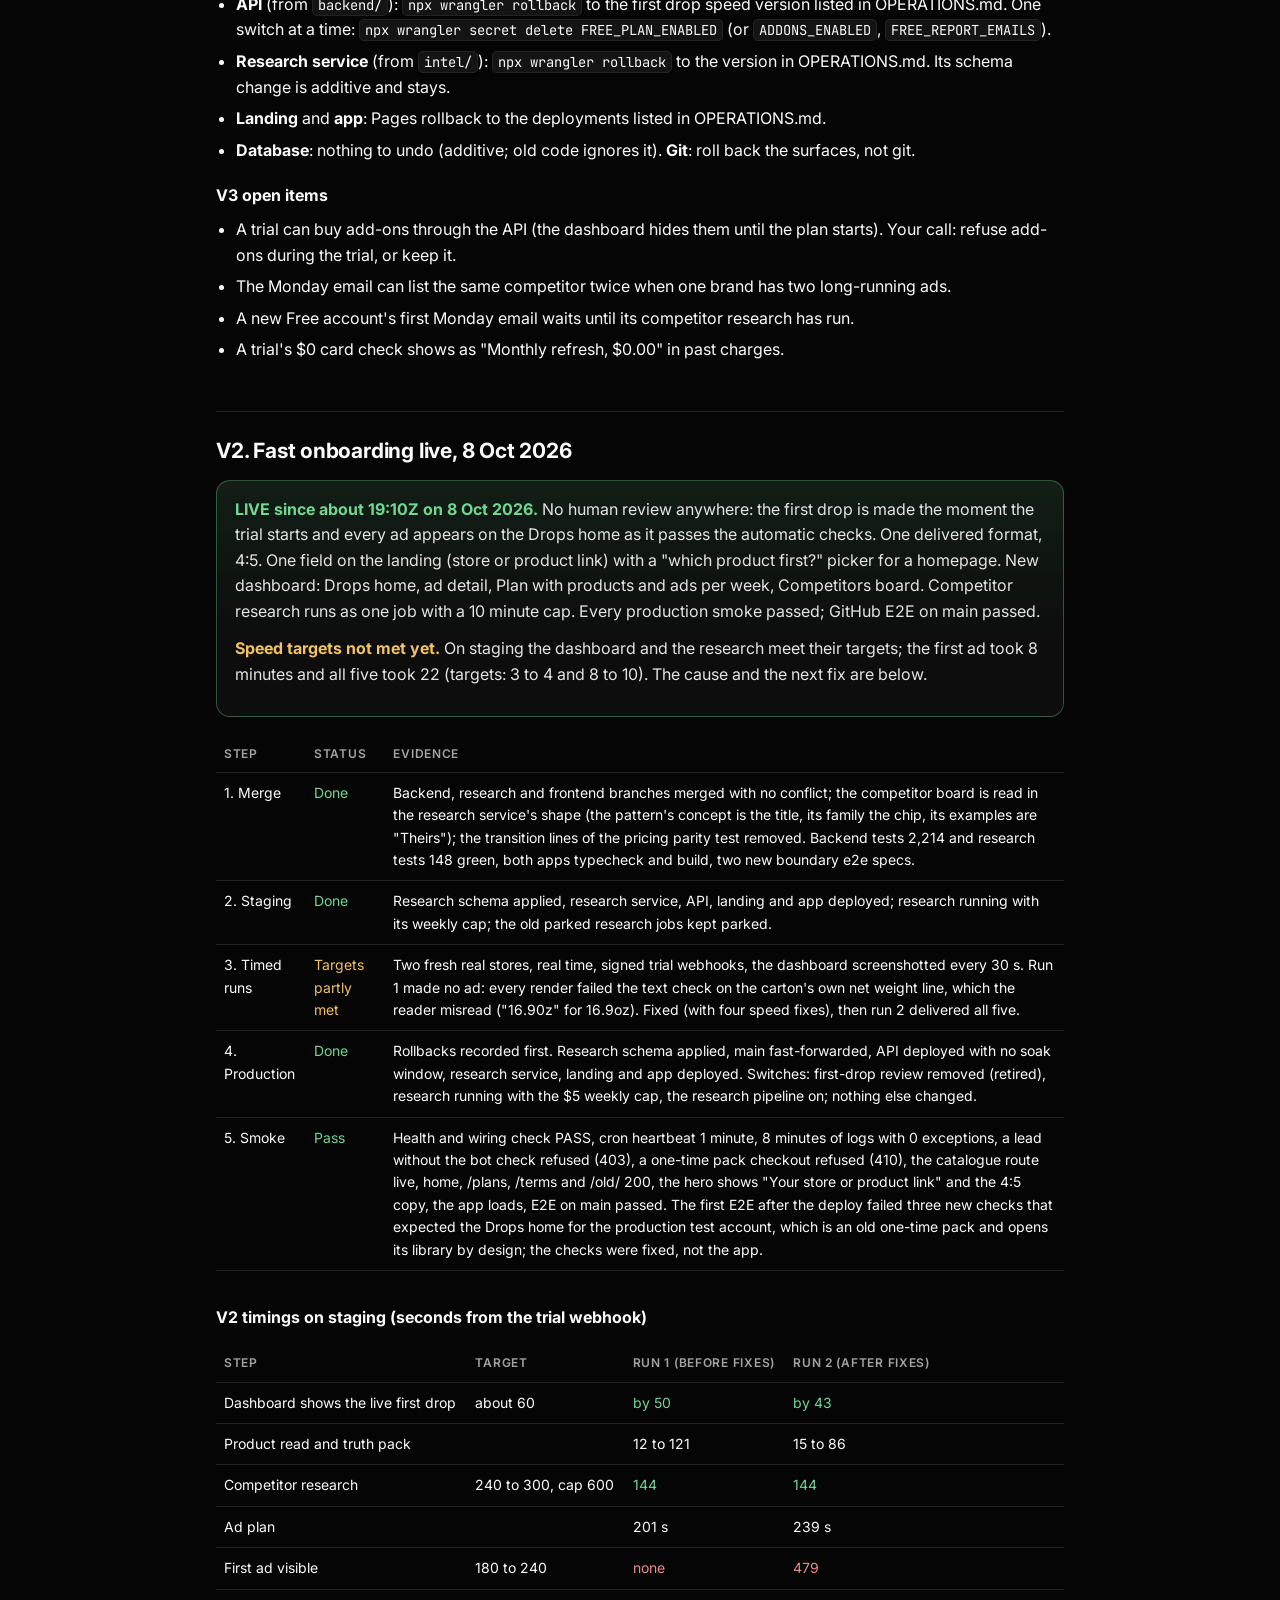
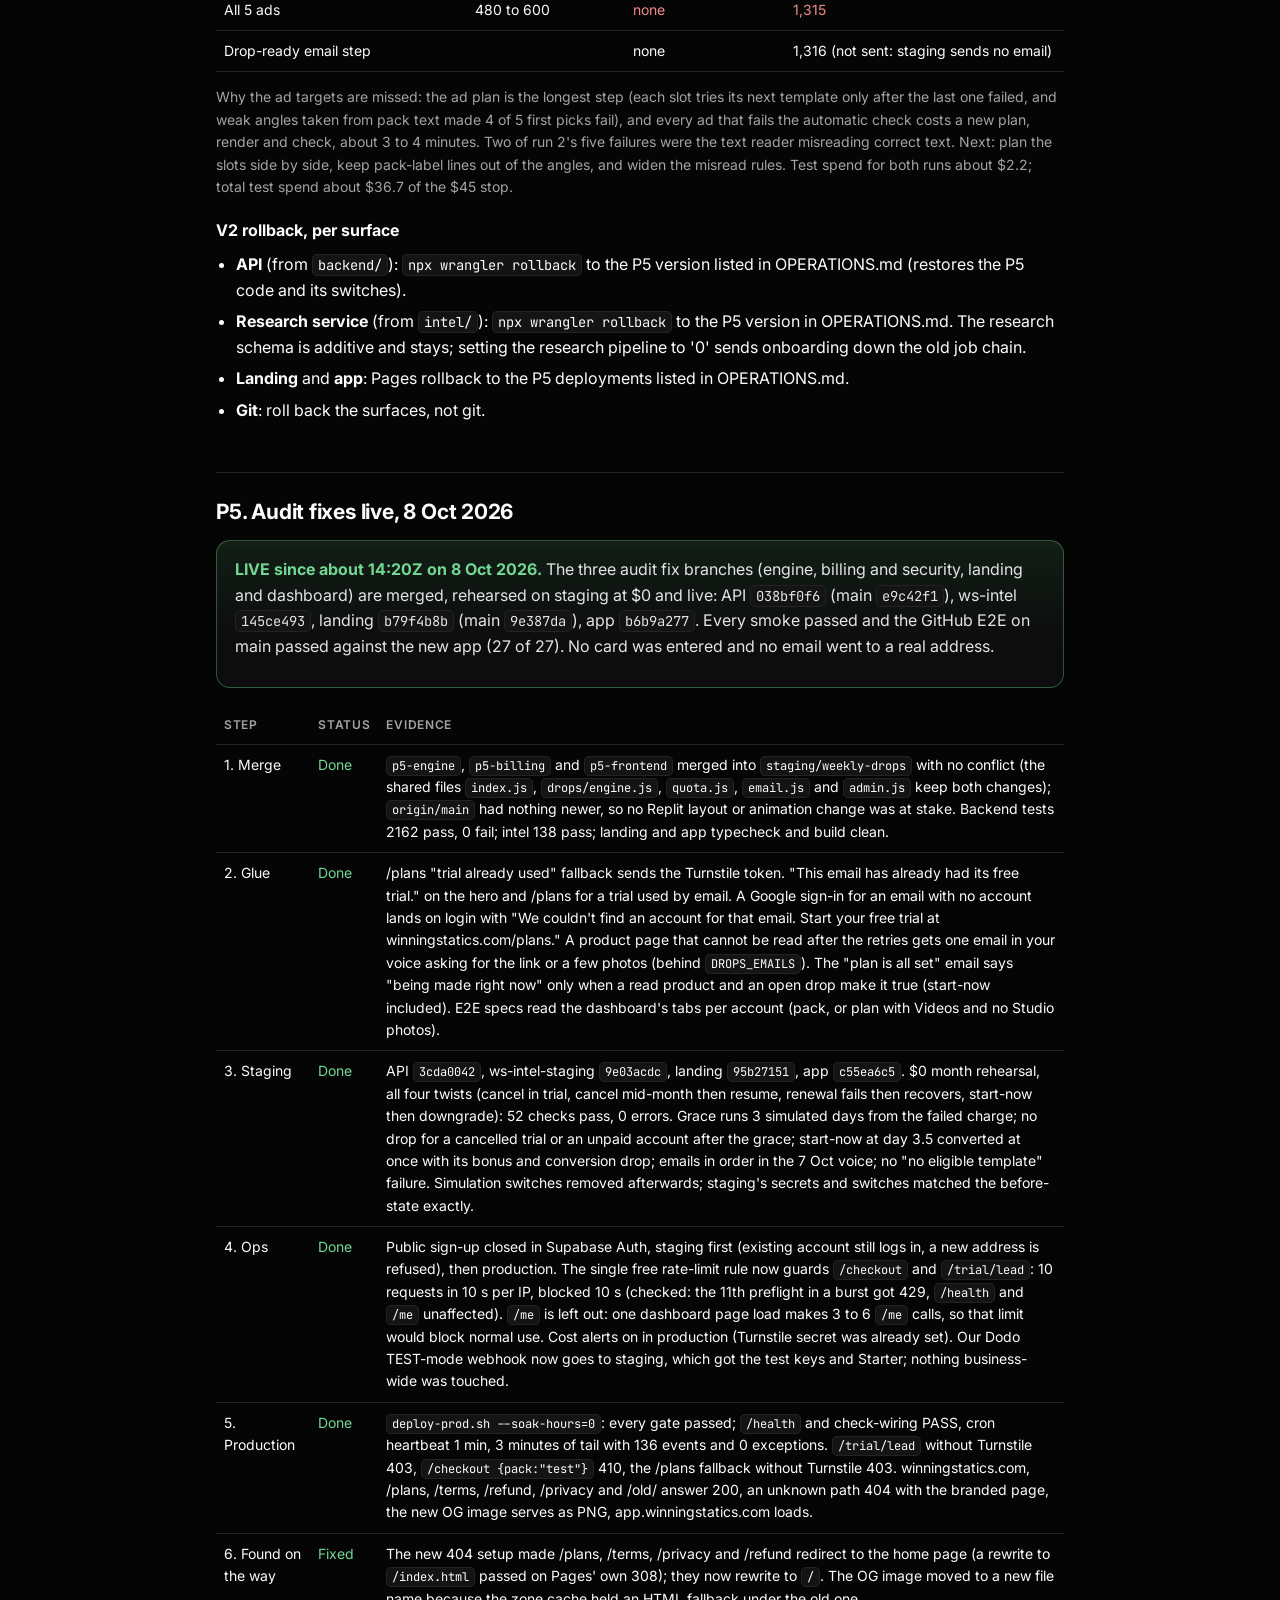
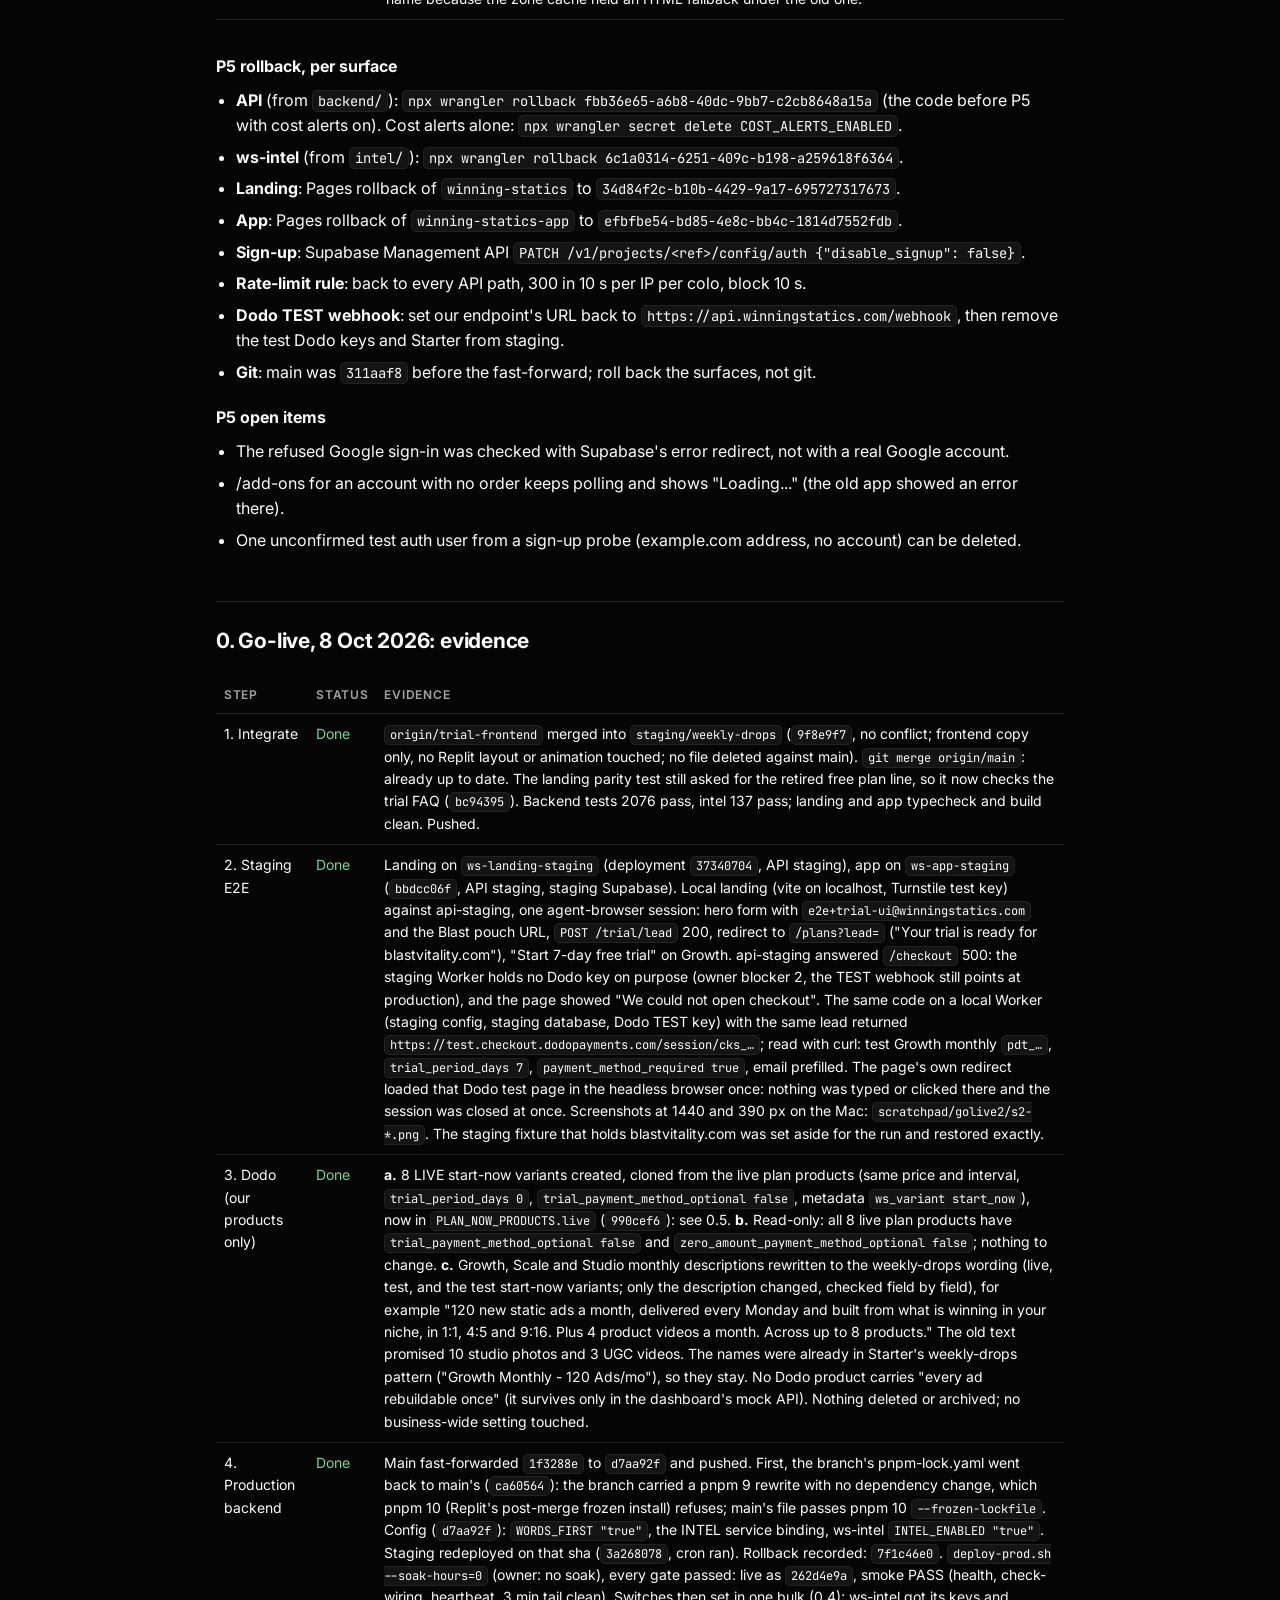
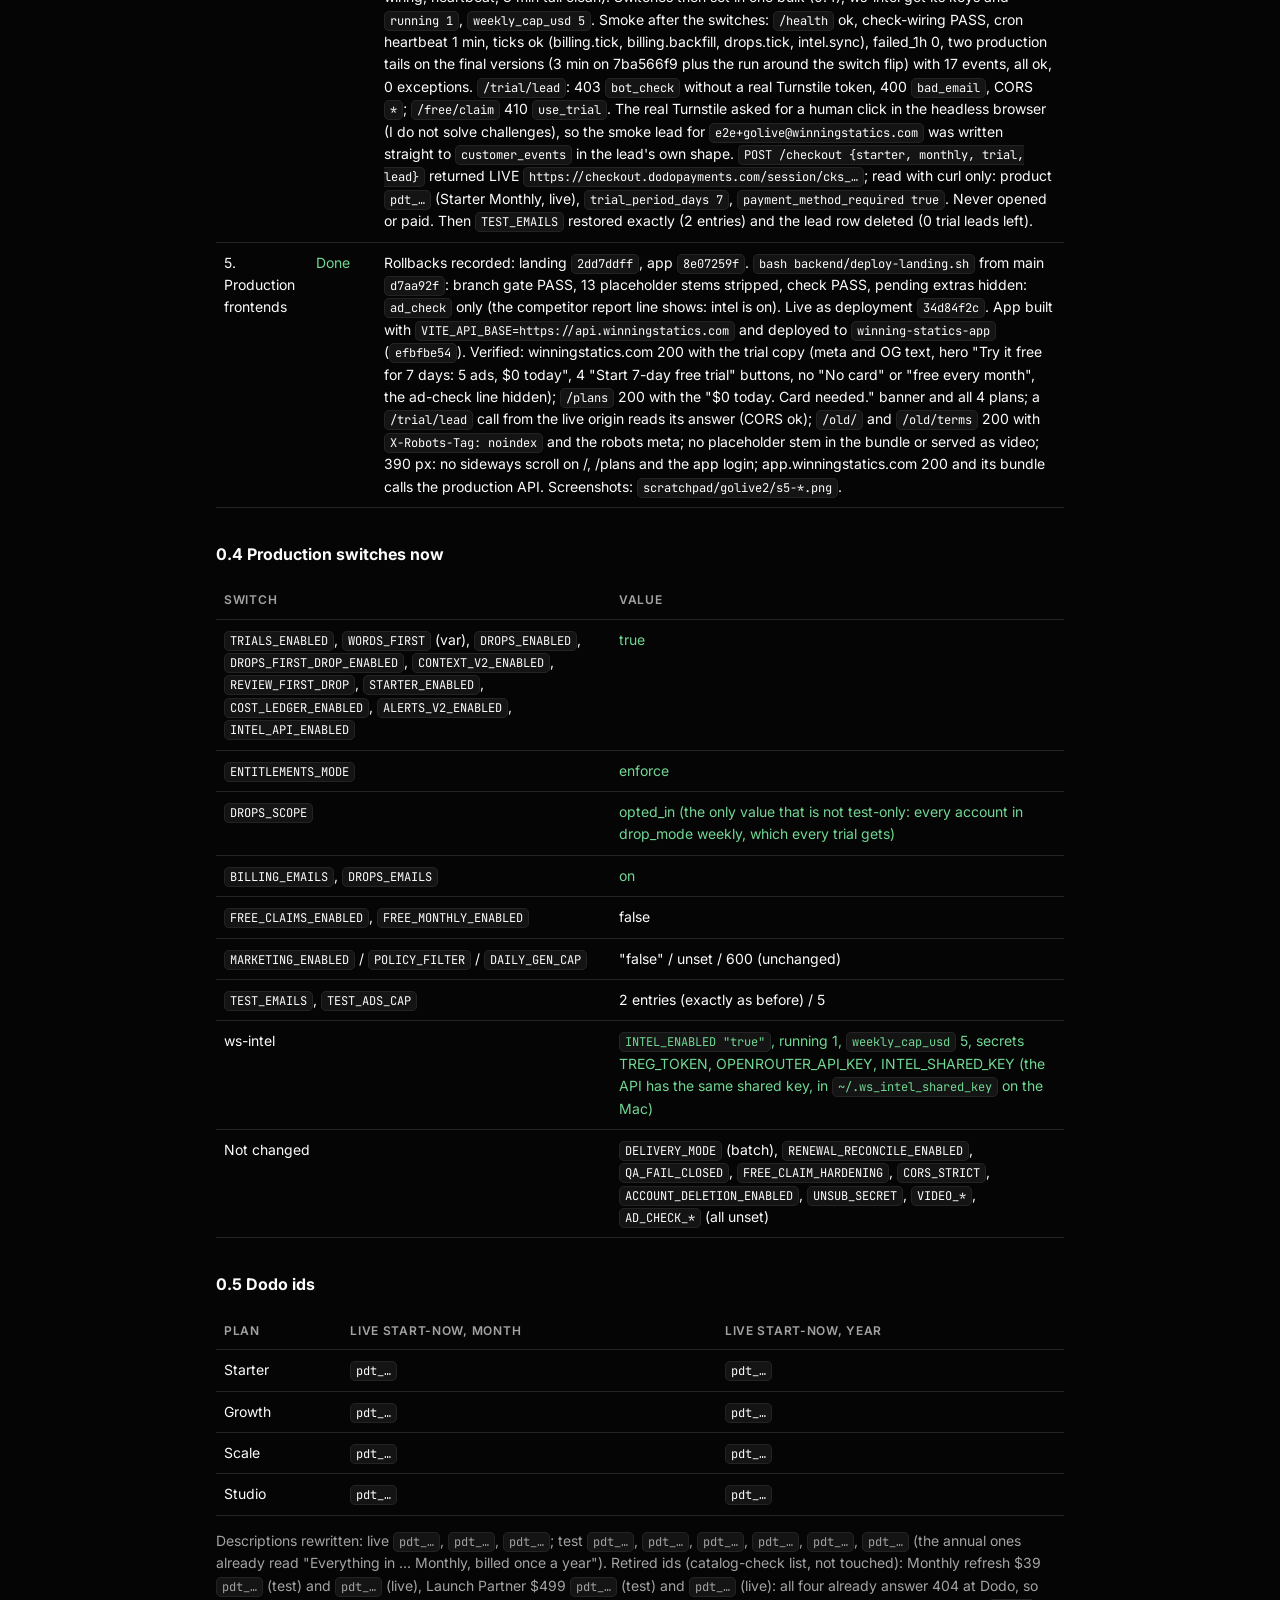
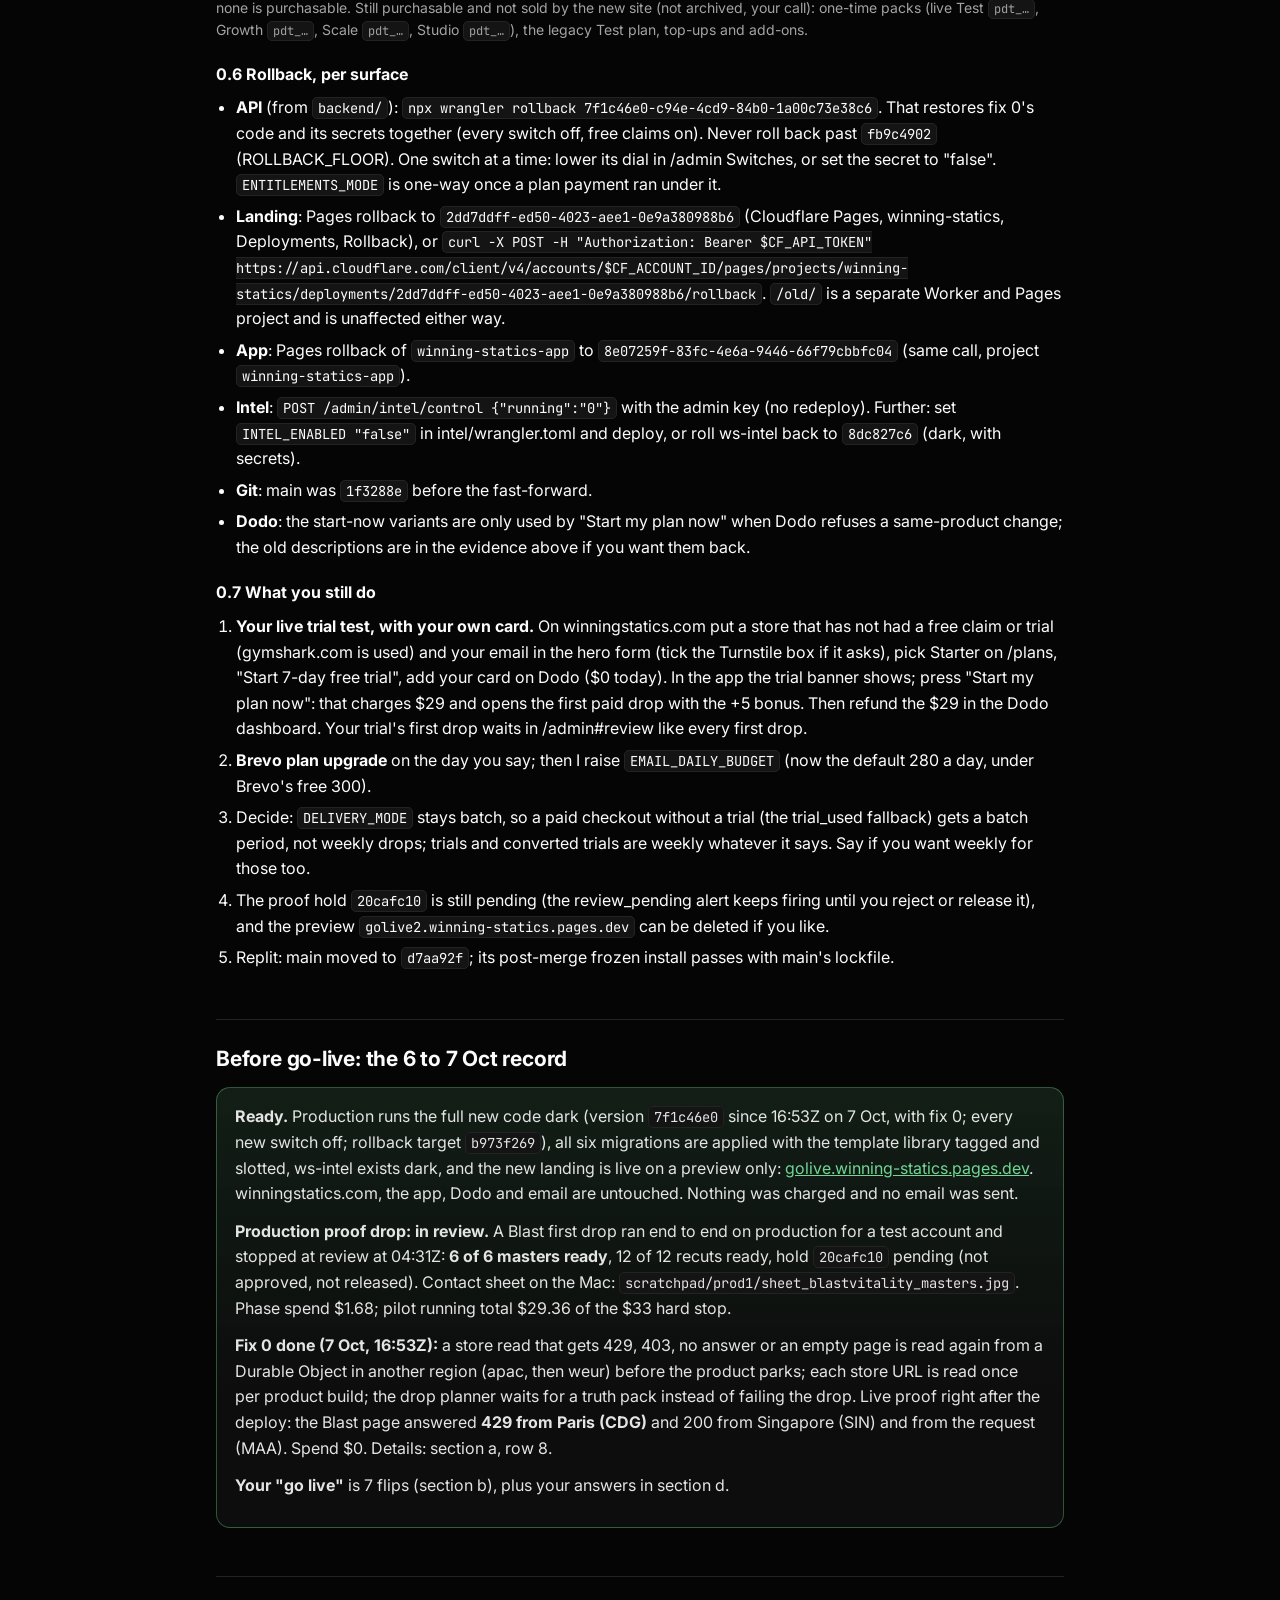
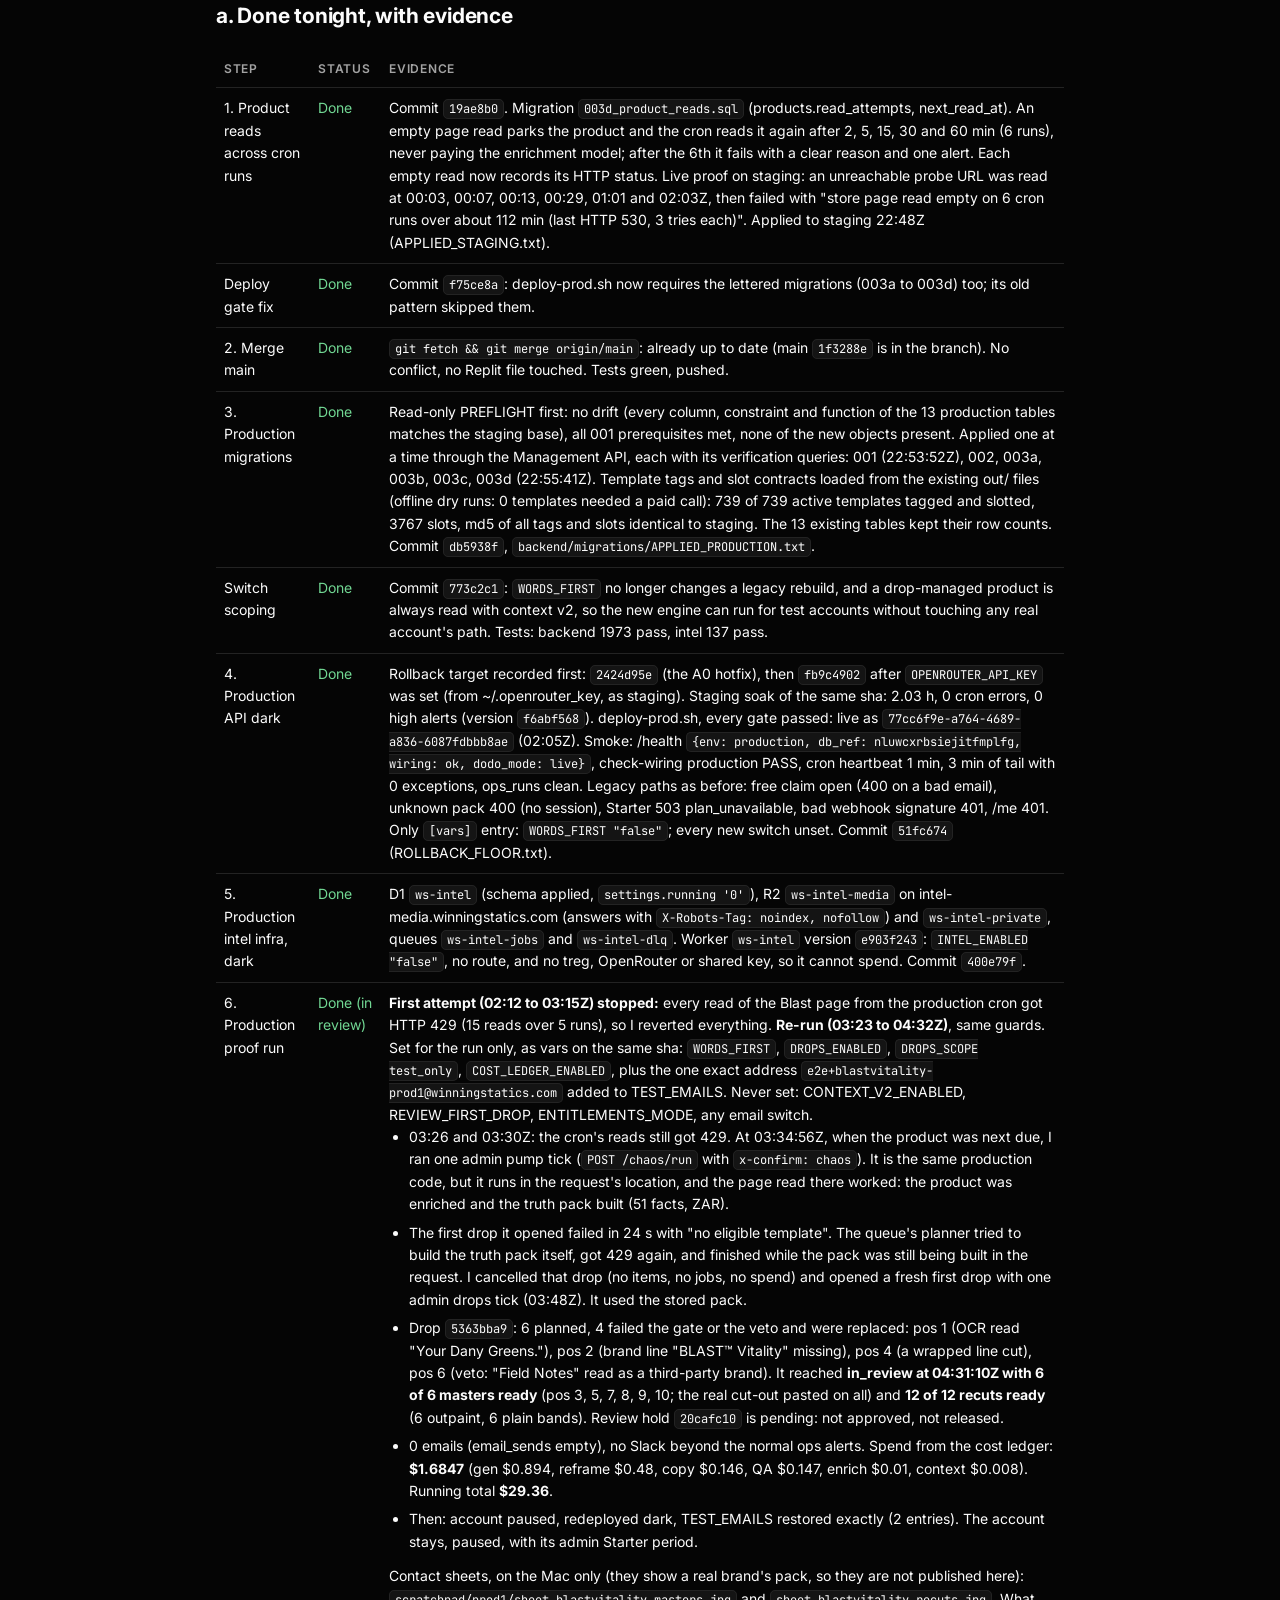
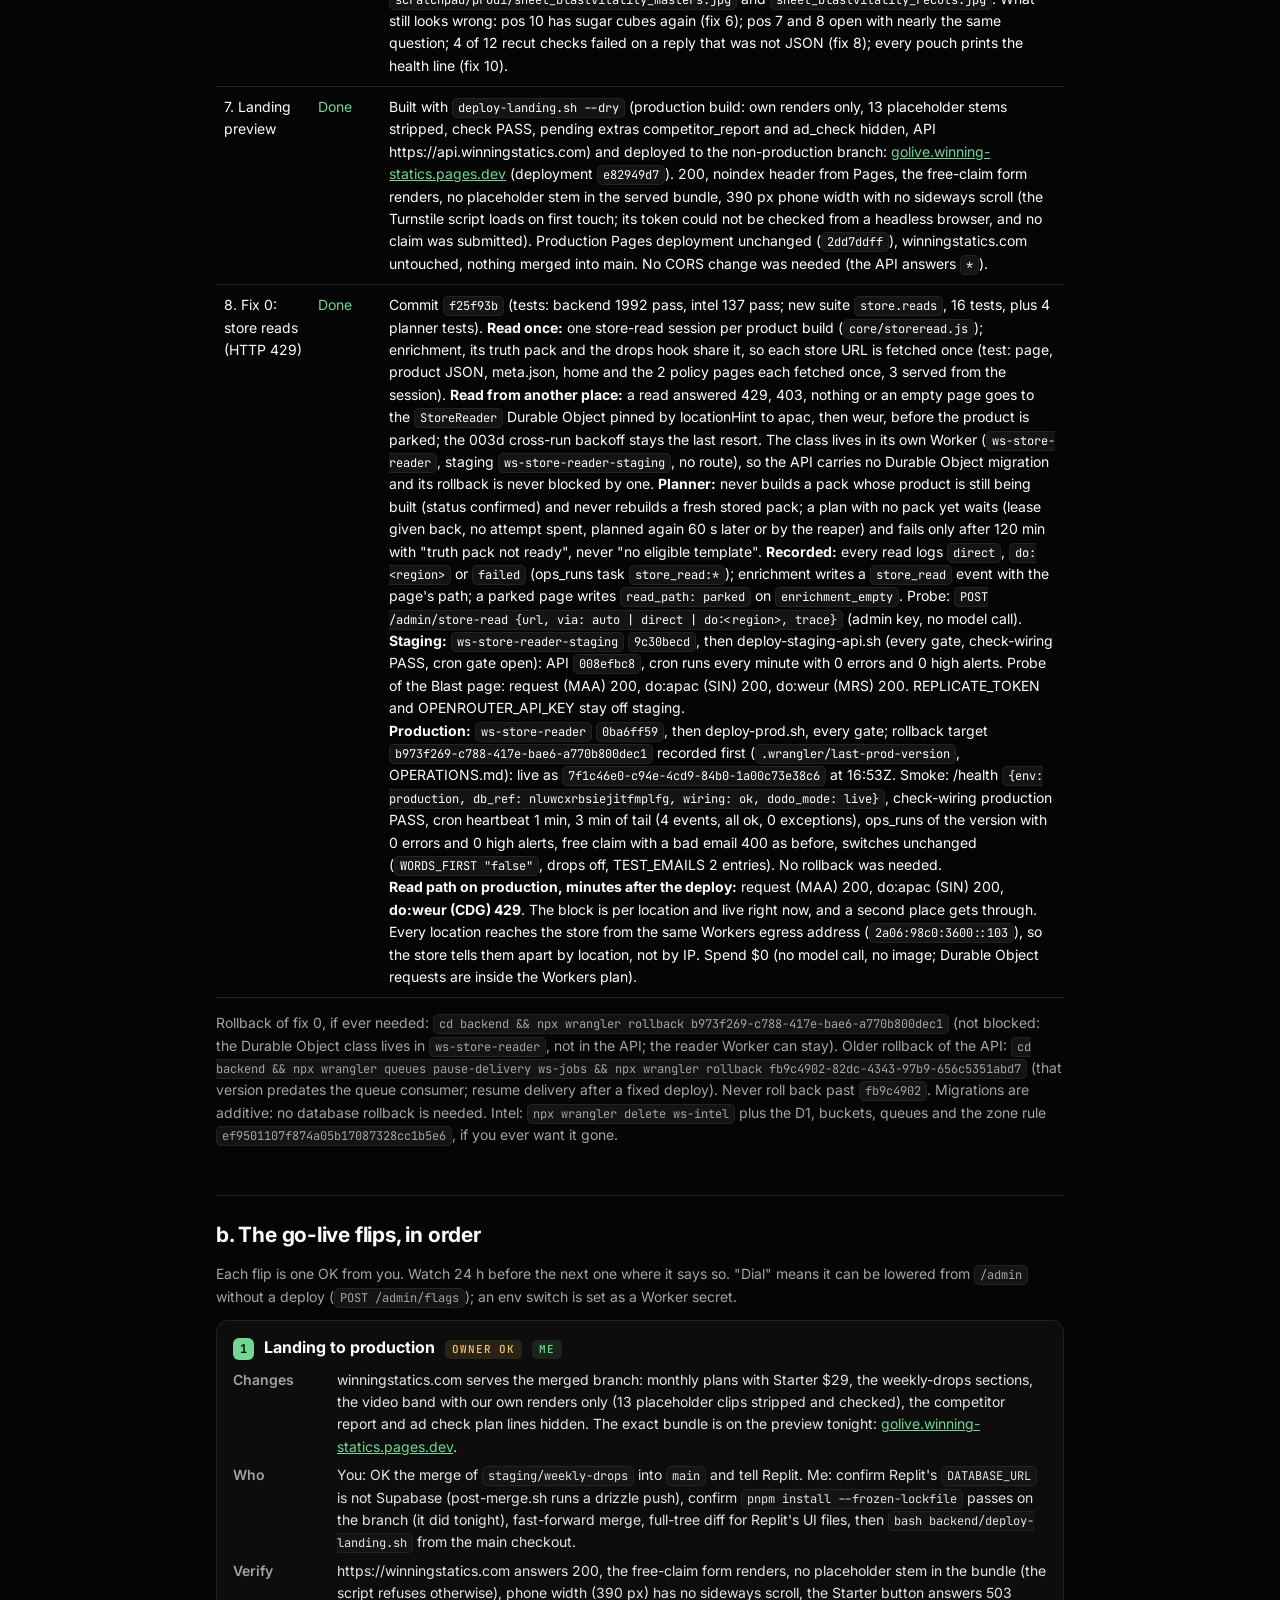
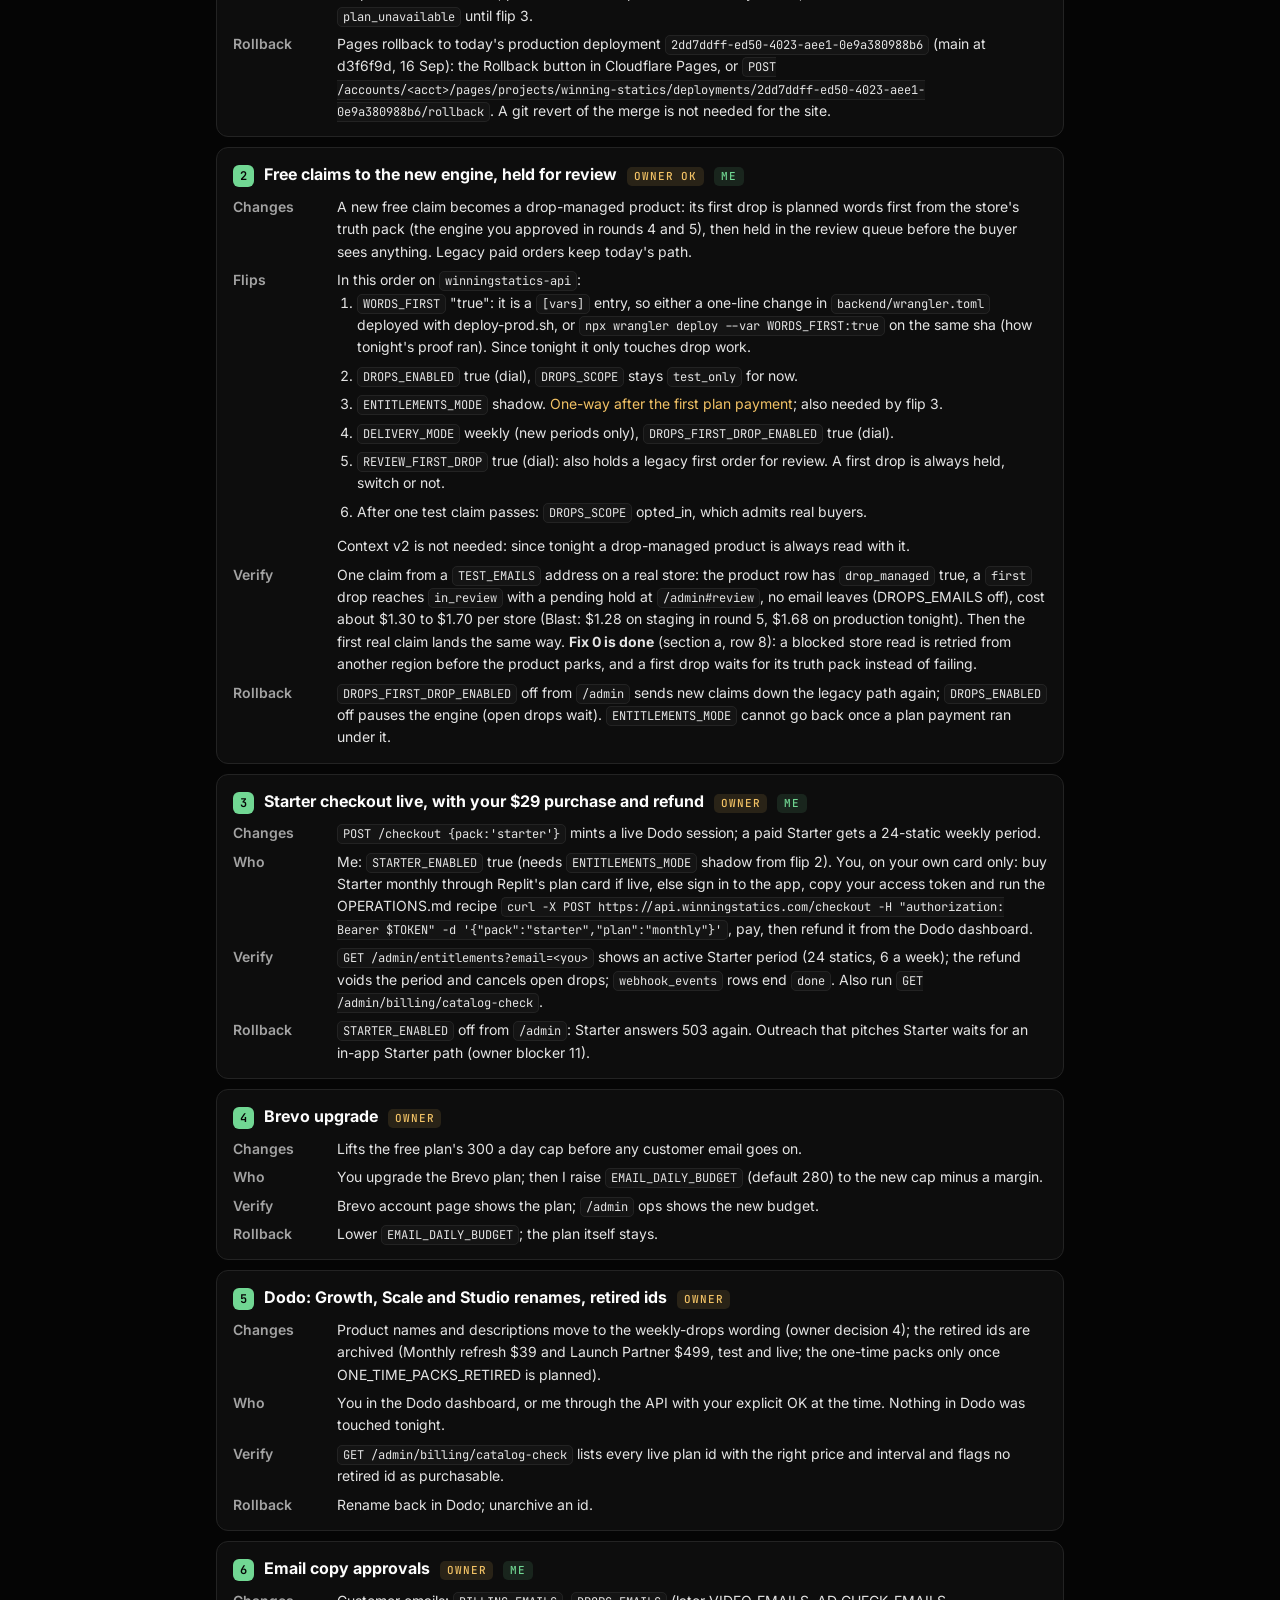
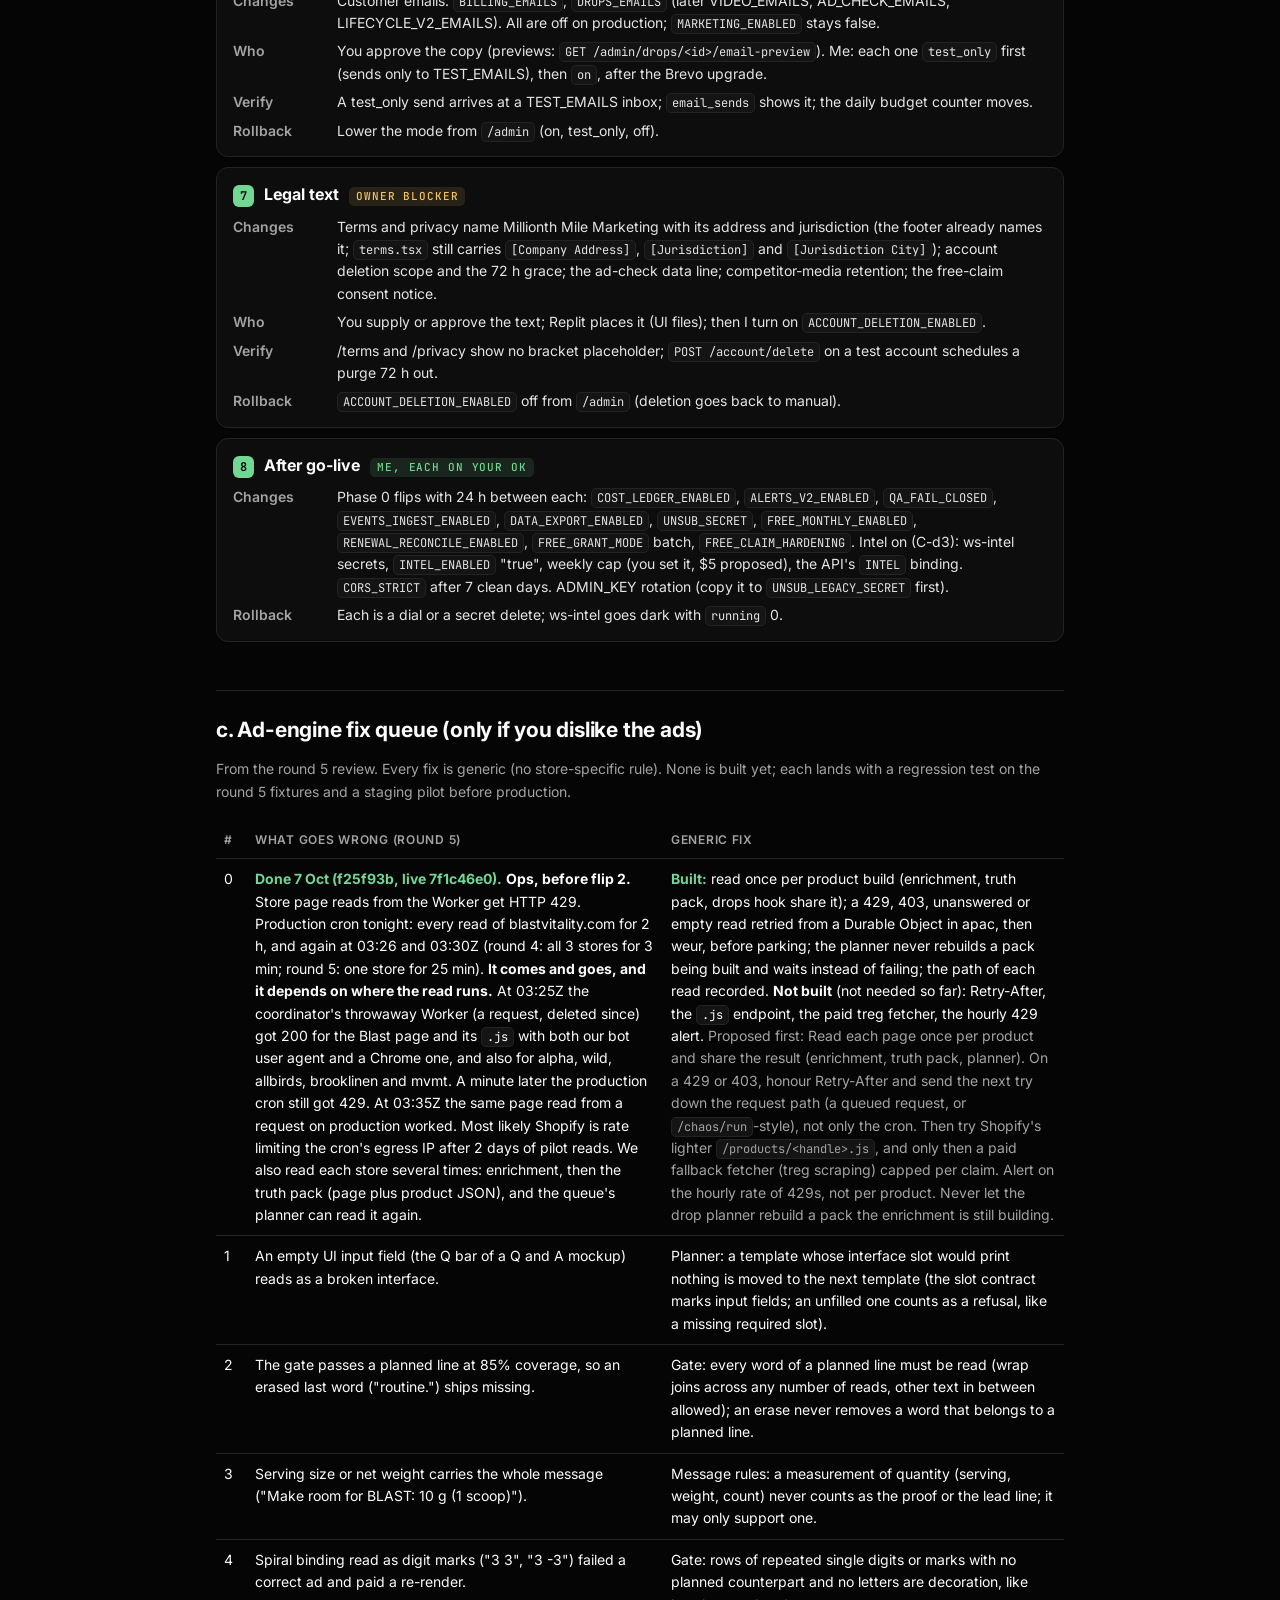
==== commit c20dd3c7: "Go-live runbook: pricing v3 live on 9 Oct 2026, staging checks, smoke, rollbacks per surface Co-Auth" ====
--- a/go-live/index.html
+++ b/go-live/index.html
@@ -4,7 +4,7 @@
 <meta charset="utf-8">
 <meta name="viewport" content="width=device-width, initial-scale=1">
 <title>Winning Statics Go-Live Runbook</title>
-<meta name="description" content="Winning Statics is LIVE since 8 Oct 2026: v2 fast onboarding, the card-required 7-day trial, evidence, staging timings, rollback for every surface, and what the owner still does.">
+<meta name="description" content="Winning Statics is LIVE since 8 Oct 2026: pricing v3 (Free plus three paid plans, add-ons, style control), v2 fast onboarding, the card-required 7-day trial, evidence, rollback for every surface, and what the owner still does.">
 <meta name="robots" content="noindex,nofollow">
 <link rel="preconnect" href="https://fonts.googleapis.com">
 <link href="https://fonts.googleapis.com/css2?family=Inter:wght@400;500;600;700&family=JetBrains+Mono:wght@400;500&display=swap" rel="stylesheet">
@@ -53,14 +53,42 @@
 </head>
 <body>
 <main>
-<div class="eyebrow">Winning Statics · go-live runbook · LIVE 8 Oct 2026 · v2 fast onboarding live</div>
+<div class="eyebrow">Winning Statics · go-live runbook · LIVE 8 Oct 2026 · pricing v3 live 9 Oct</div>
 <h1>Go-live runbook</h1>
-<p class="lede">Winning Statics is live. Section V2 is the fast onboarding release of 8 Oct 2026 (evening), section P5 the audit fix release of the same day, section 0 the go-live; everything under them is the record of the night of 6 to 7 Oct, kept as it was. Version and deployment ids live in OPERATIONS.md in the repo, not on this page.</p>
+<p class="lede">Winning Statics is live. Section V3 is the pricing v3 release of 9 Oct 2026, section V2 the fast onboarding release of 8 Oct 2026 (evening), section P5 the audit fix release of the same day, section 0 the go-live; everything under them is the record of the night of 6 to 7 Oct, kept as it was. Version and deployment ids live in OPERATIONS.md in the repo, not on this page.</p>
 
 <div class="card tldr">
 <p><strong class="ok">LIVE since 8 Oct 2026 (about 19:20Z on 7 Oct).</strong> winningstatics.com sells the card-required 7-day trial: the hero form posts <code>POST /trial/lead</code> and opens <code>/plans</code>, every plan button says "Start 7-day free trial", the checkout is Dodo LIVE with a 7-day trial and a card required. Production API runs main <code>d7aa92f</code> with every go-live switch on (section 0.4), ws-intel runs with a $5 weekly cap, and the app is redeployed against the production API. Nothing was charged and no email went to a non-test address.</p>
 <p><strong>Your two steps:</strong> (a) your own live trial test with your card, then "Start my plan now" ($29 on Starter) and a refund in Dodo; (b) the Brevo plan upgrade on the day you choose, then I raise <code>EMAIL_DAILY_BUDGET</code>. Details in 0.6.</p>
 </div>
+
+<h2>V3. Pricing v3 live, 9 Oct 2026</h2>
+<div class="card tldr">
+<p><strong class="ok">LIVE since about 23:00Z on 8 Oct 2026 (9 Oct your time).</strong> Four cards: Free ($0, card on file, never charged: the weekly competitor report alone), Starter $29, Growth $64 (most picked), Scale $119, yearly at 10 months' price. Studio is retired for new sales (existing subscriptions keep working). Add-ons on every paid plan: extra ads delivered as their own drop (+25 for $15, +60 for $29), +5 products or +5 competitors for $9 a month; the extra store is "Talk to us" (one store per account for now); product and UGC videos are "Coming soon, join the list". Growth and Scale can block ad styles. No promise we do not deliver: no included videos, no audit, no 90 day plan, no agents. Every staging check and production smoke passed, GitHub E2E on main passed, and test spend was $0.</p>
+</div>
+<div class="wrap"><table>
+<tr><th>Step</th><th>Status</th><th>Evidence</th></tr>
+<tr><td>1. Merge</td><td class="ok">Done</td><td>Backend and frontend pricing branches merged on top of the first drop speed work with no conflict; blocked styles hold through the new parallel planning. The pricing parity tests that waited for both halves now run and pass. Backend 2,293 and research 155 tests green, both apps typecheck and build, e2e specs updated. Also fixed: after a failed first drop the trial panels no longer say "5 to come".</td></tr>
+<tr><td>2. Staging</td><td class="ok">Done, $0</td><td>Migration and research schema applied; API, research service, landing and app deployed; the three switches on. Checked with signed simulated webhooks and real test-mode checkout sessions (read back, never opened, no card): the Free checkout is $0 with a card required and a mandate only; a Free account gets the board, no drops, no products; starting a trial from the Free account opens a checkout and the trial ends the Free plan; extra ads open a drop of 25 at once; extra products raise the slots from 8 to 13; style blocking is refused on Starter, refused below 5 styles, saved on Growth; the waitlist works; Studio checkout answers 410; the Monday report email renders in your voice (captured, not sent); landing, /plans and the dashboard Plan, Free and Styles screens screenshotted. Staging restored afterwards.</td></tr>
+<tr><td>3. Production</td><td class="ok">Done</td><td>Rollbacks recorded first. The migration (two new additive objects) and the research schema applied, main fast-forwarded, API deployed with no soak window, then the research service, the landing from main and the app. Switches on: the Free plan, add-ons, and the Monday report emails (your approval). The free research budget stays at its $1 a week default.</td></tr>
+<tr><td>4. Smoke</td><td class="ok">Pass</td><td>Health and wiring PASS, cron heartbeat 1 minute, 6 minutes of logs with 0 exceptions; GET /plans shows the four cards and the add-ons; Studio and the old test pack checkouts answer 410; a lead without the bot check 403; the site shows the four cards and the add-on strip at the 80% column; home, /plans, /terms, /refund and /old/ 200; the app loads; the live Free product and add-ons match at Dodo (read-only). No live Free checkout was created: no admin path makes one, so the first real Free sign-up is the live proof.</td></tr>
+</table></div>
+
+<h3>V3 rollback, per surface</h3>
+<ul>
+<li><b>API</b> (from <code>backend/</code>): <code>npx wrangler rollback</code> to the first drop speed version listed in OPERATIONS.md. One switch at a time: <code>npx wrangler secret delete FREE_PLAN_ENABLED</code> (or <code>ADDONS_ENABLED</code>, <code>FREE_REPORT_EMAILS</code>).</li>
+<li><b>Research service</b> (from <code>intel/</code>): <code>npx wrangler rollback</code> to the version in OPERATIONS.md. Its schema change is additive and stays.</li>
+<li><b>Landing</b> and <b>app</b>: Pages rollback to the deployments listed in OPERATIONS.md.</li>
+<li><b>Database</b>: nothing to undo (additive; old code ignores it). <b>Git</b>: roll back the surfaces, not git.</li>
+</ul>
+
+<h3>V3 open items</h3>
+<ul>
+<li>A trial can buy add-ons through the API (the dashboard hides them until the plan starts). Your call: refuse add-ons during the trial, or keep it.</li>
+<li>The Monday email can list the same competitor twice when one brand has two long-running ads.</li>
+<li>A new Free account's first Monday email waits until its competitor research has run.</li>
+<li>A trial's $0 card check shows as "Monthly refresh, $0.00" in past charges.</li>
+</ul>
 
 <h2>V2. Fast onboarding live, 8 Oct 2026</h2>
 <div class="card tldr">
